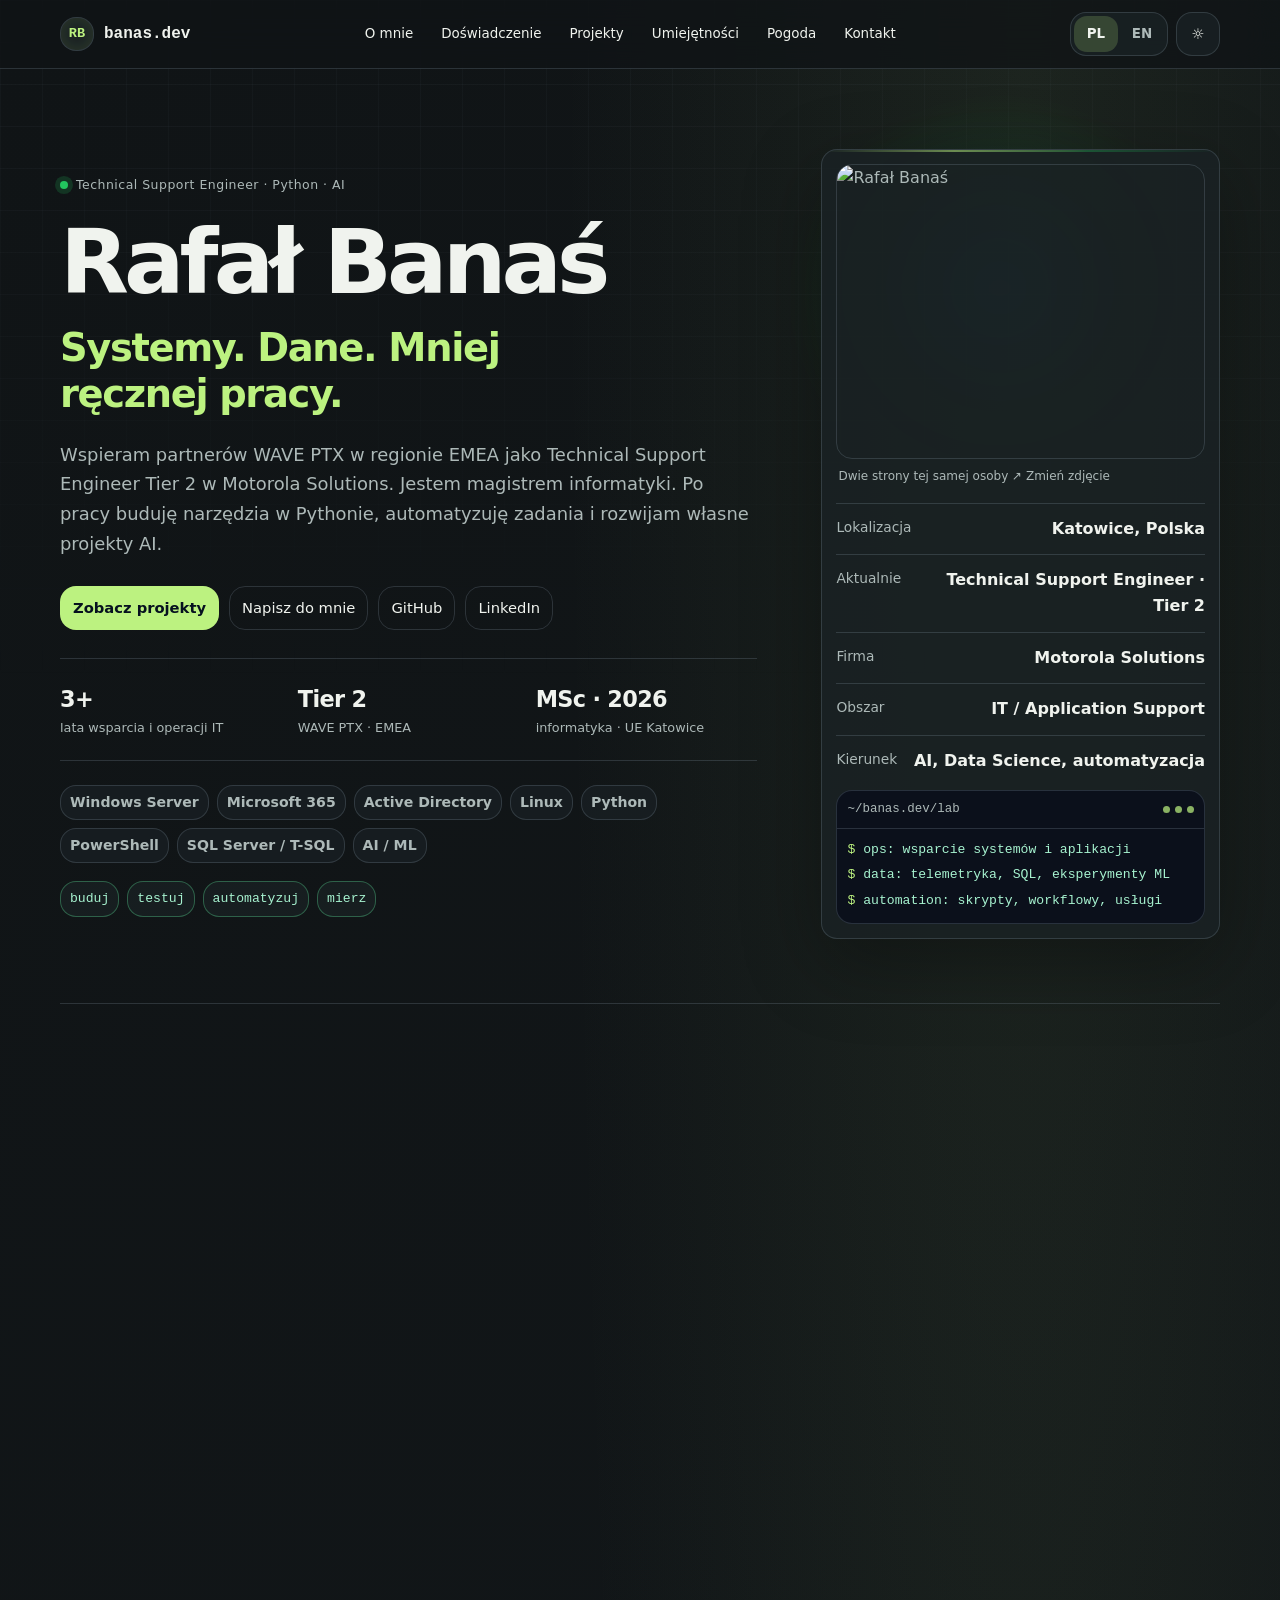
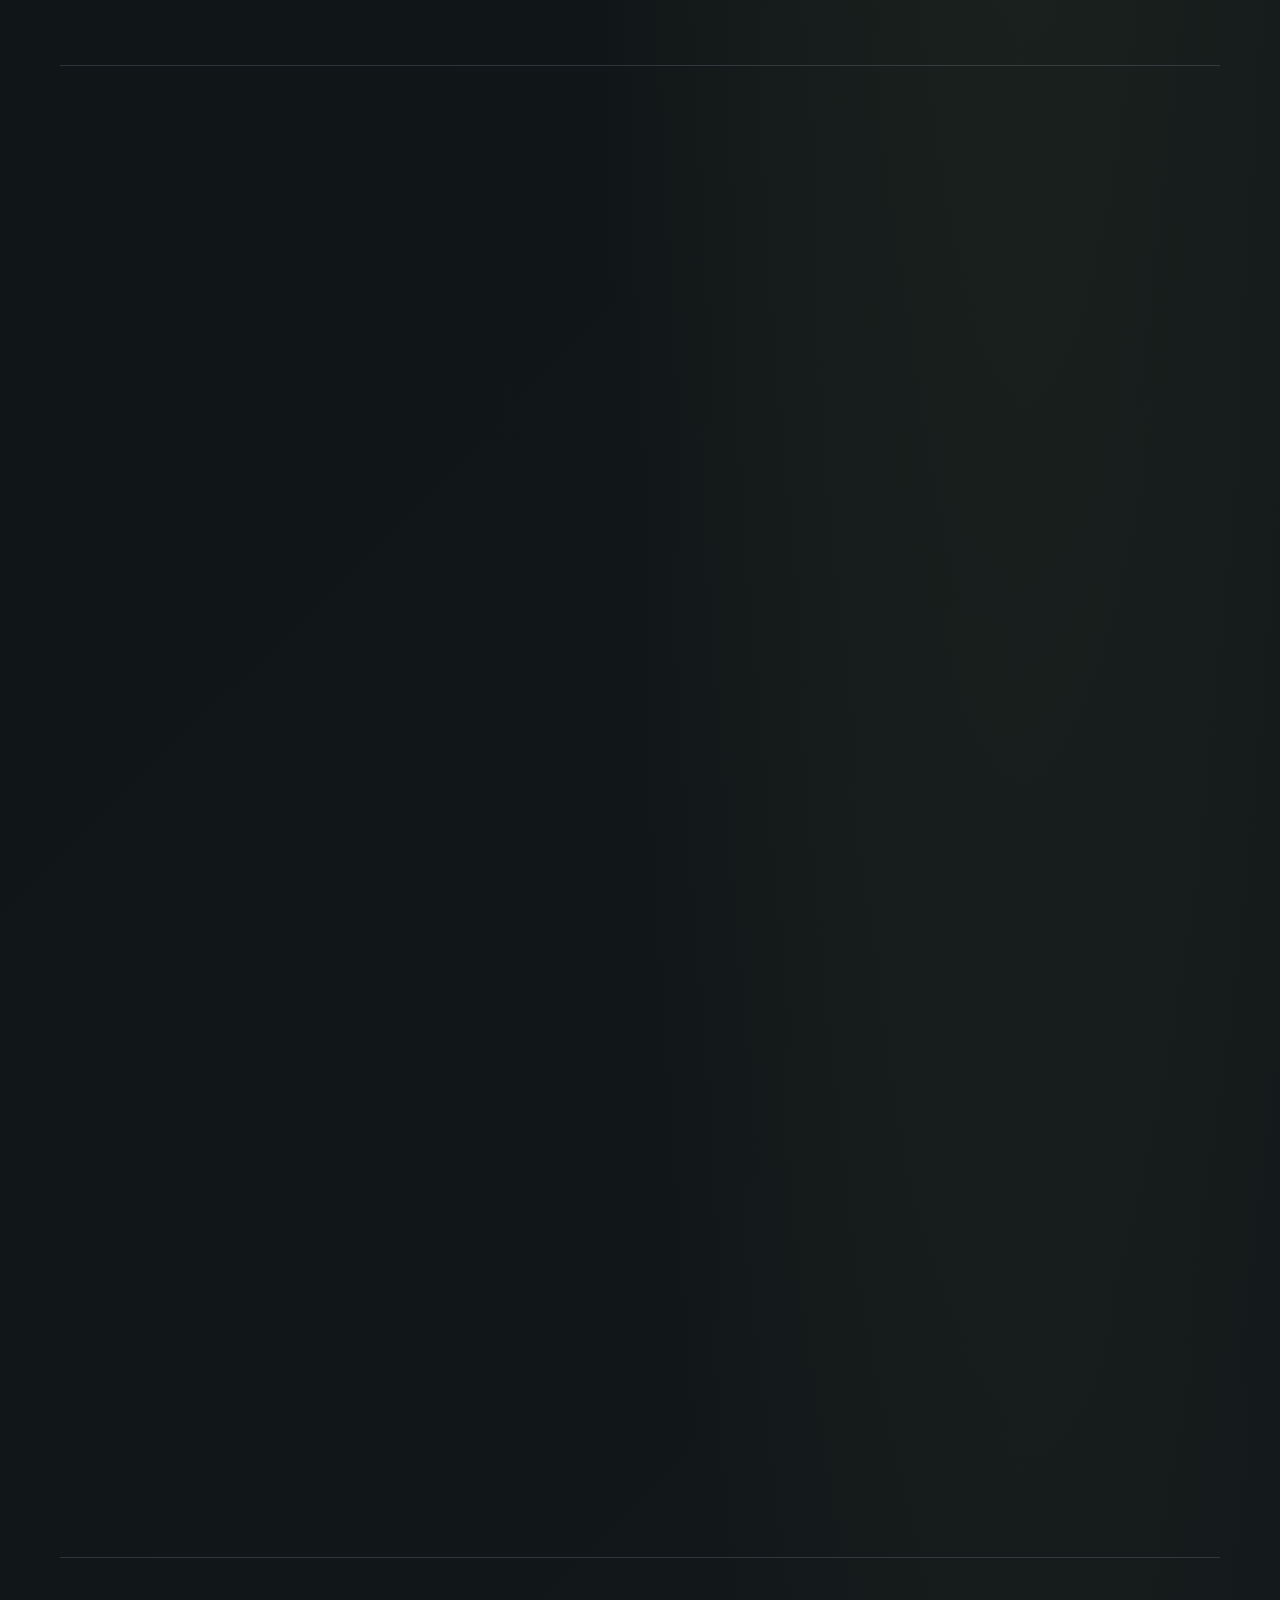
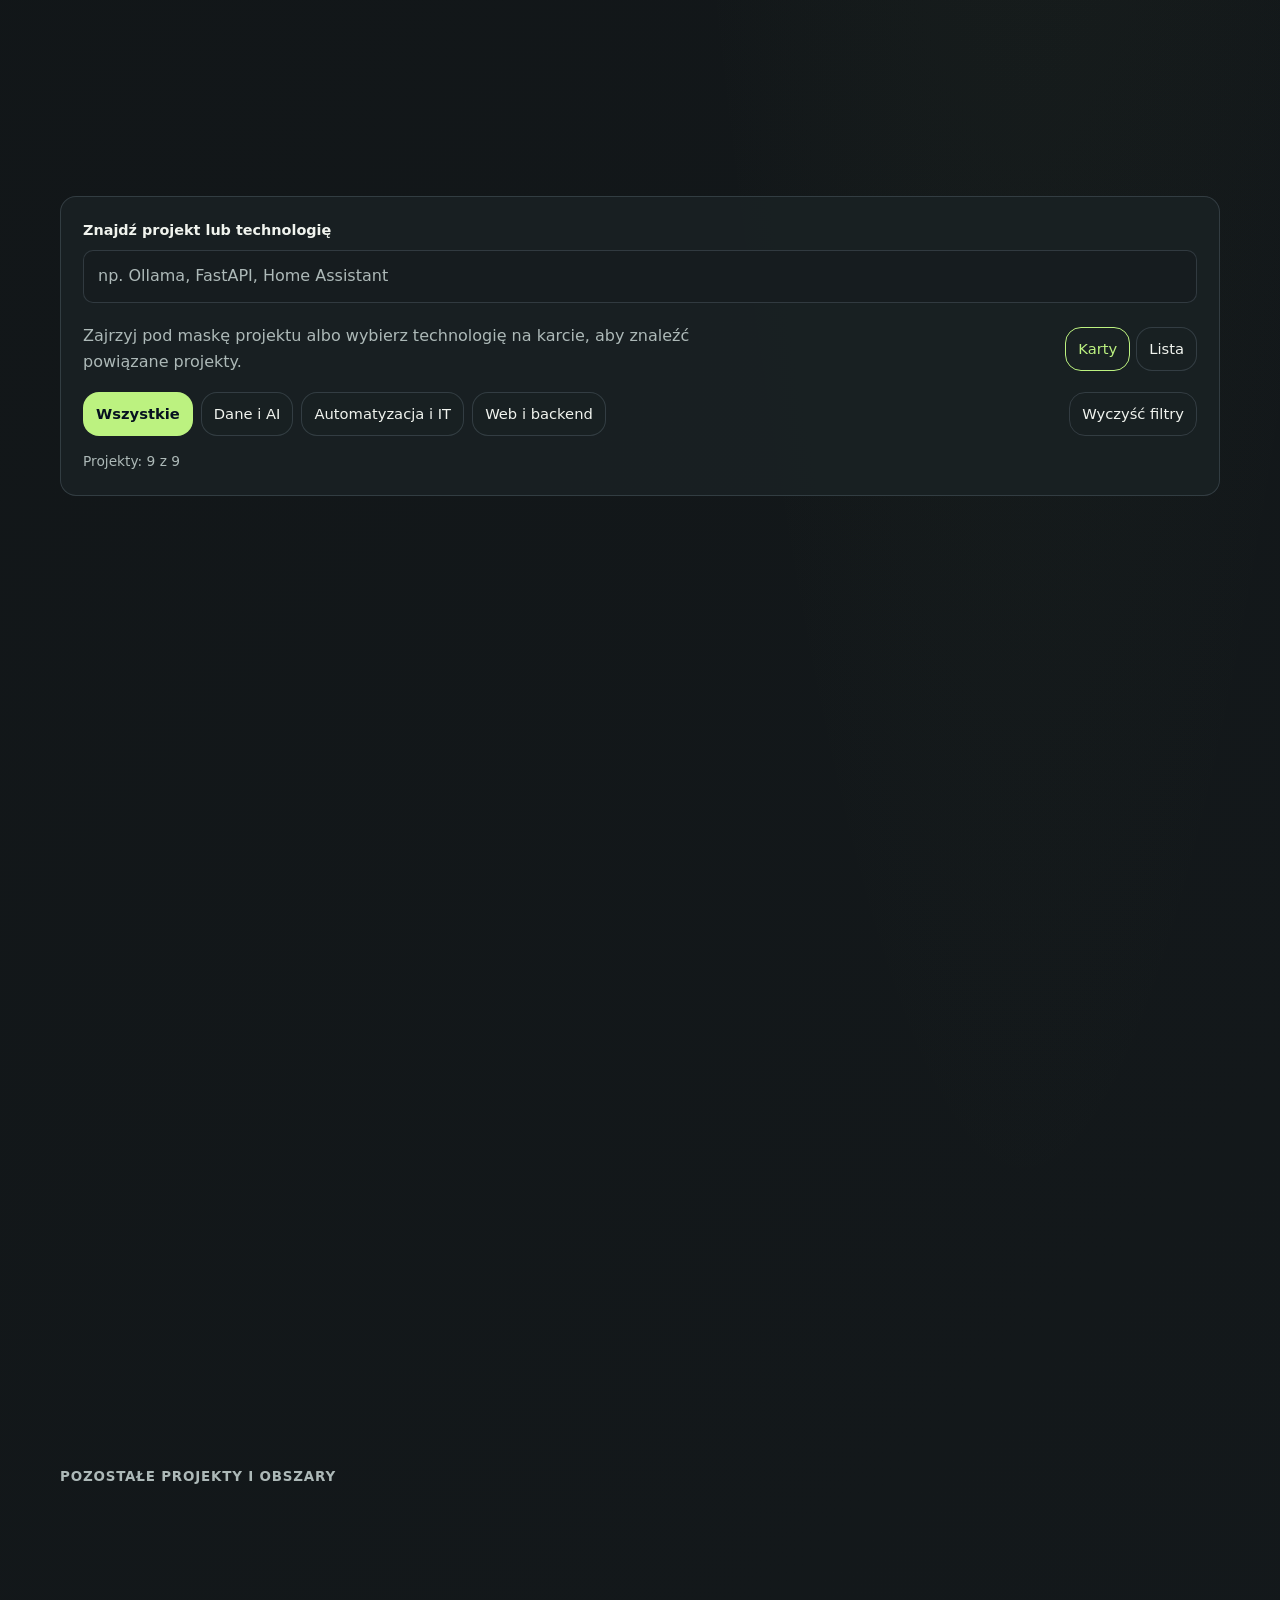
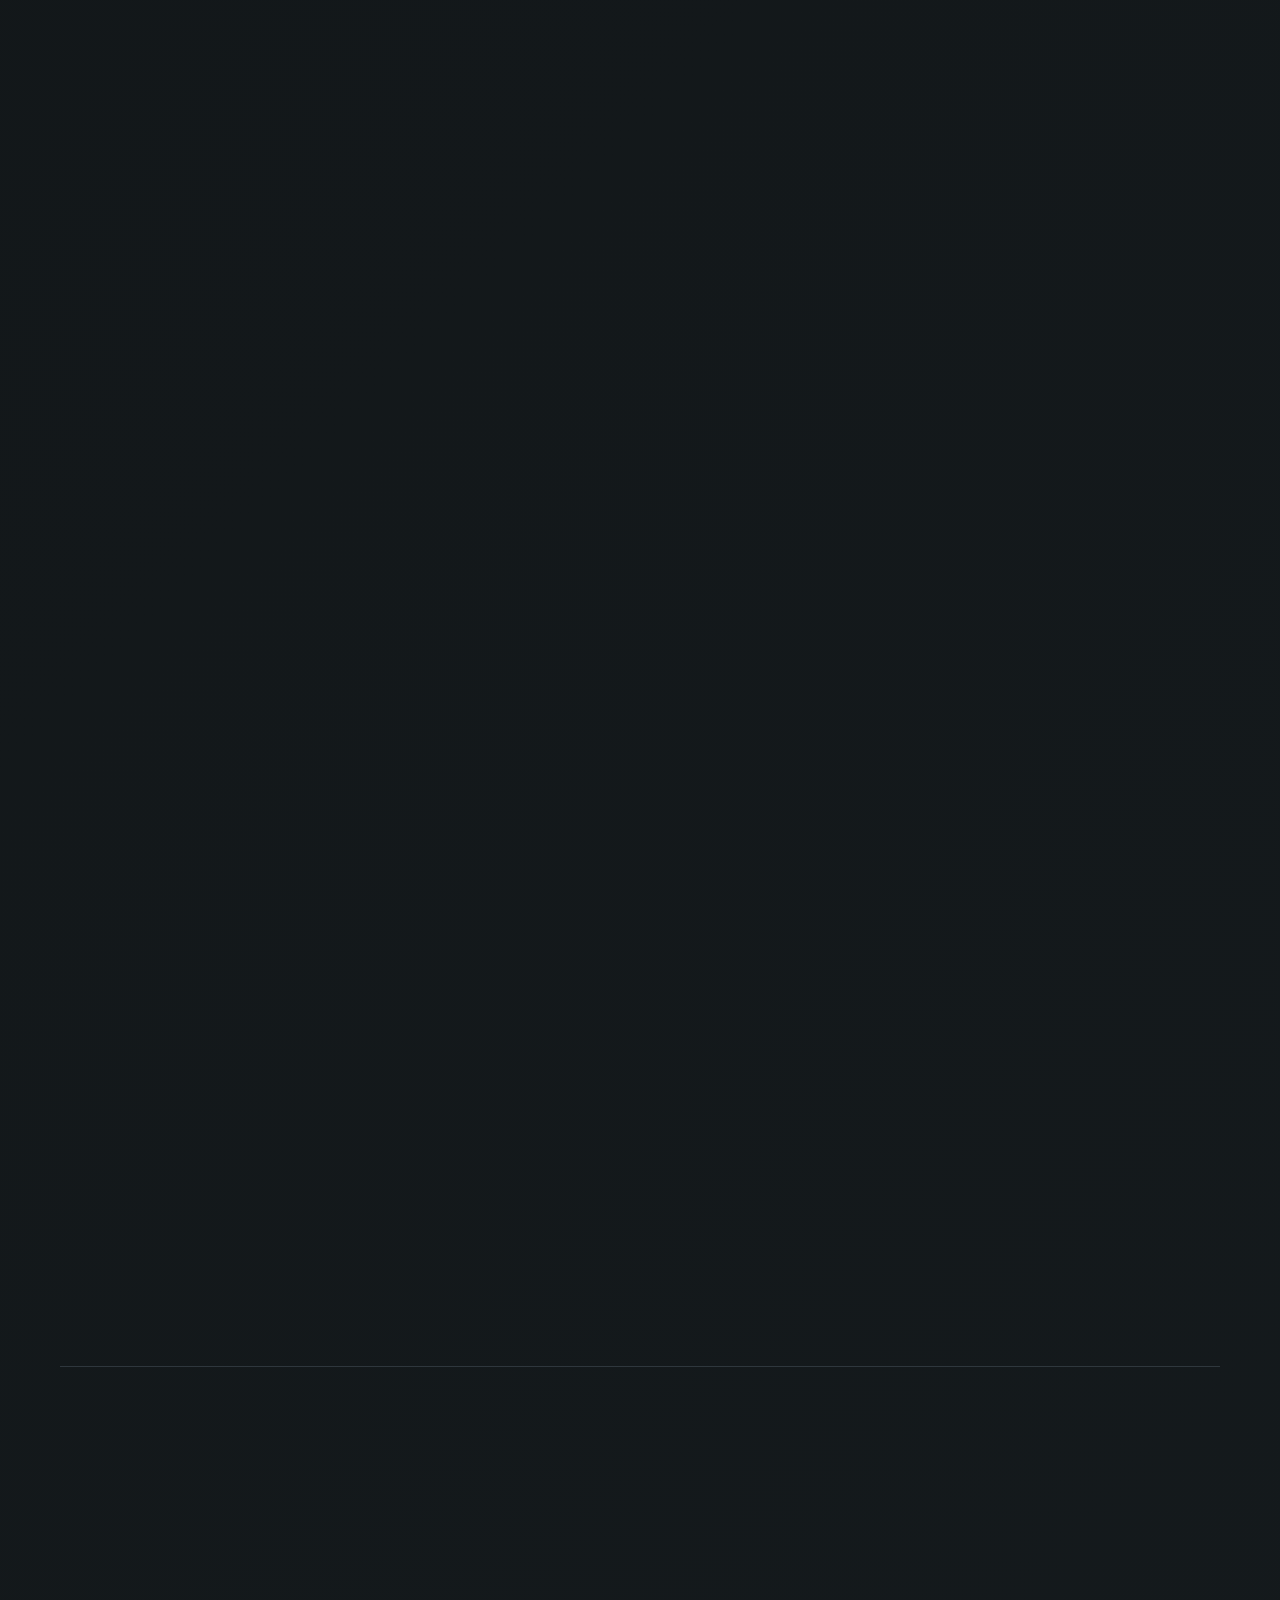
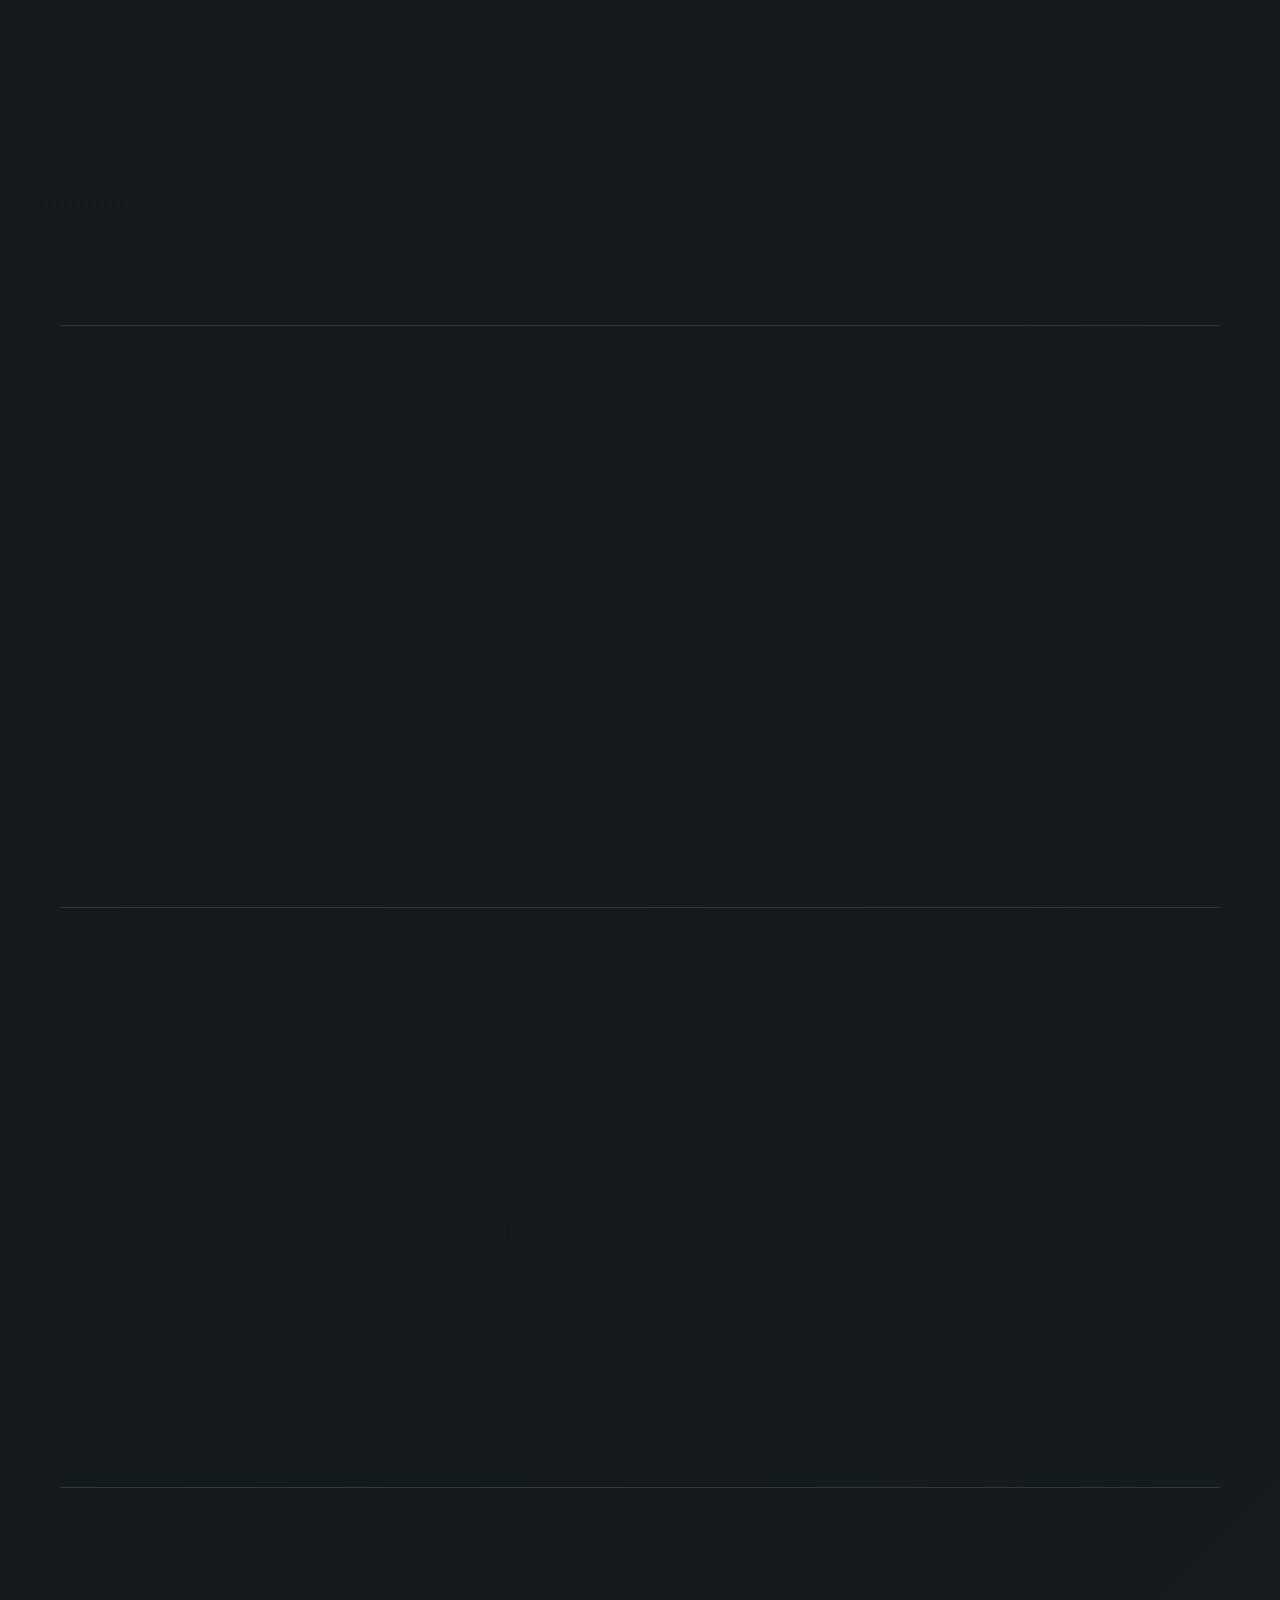
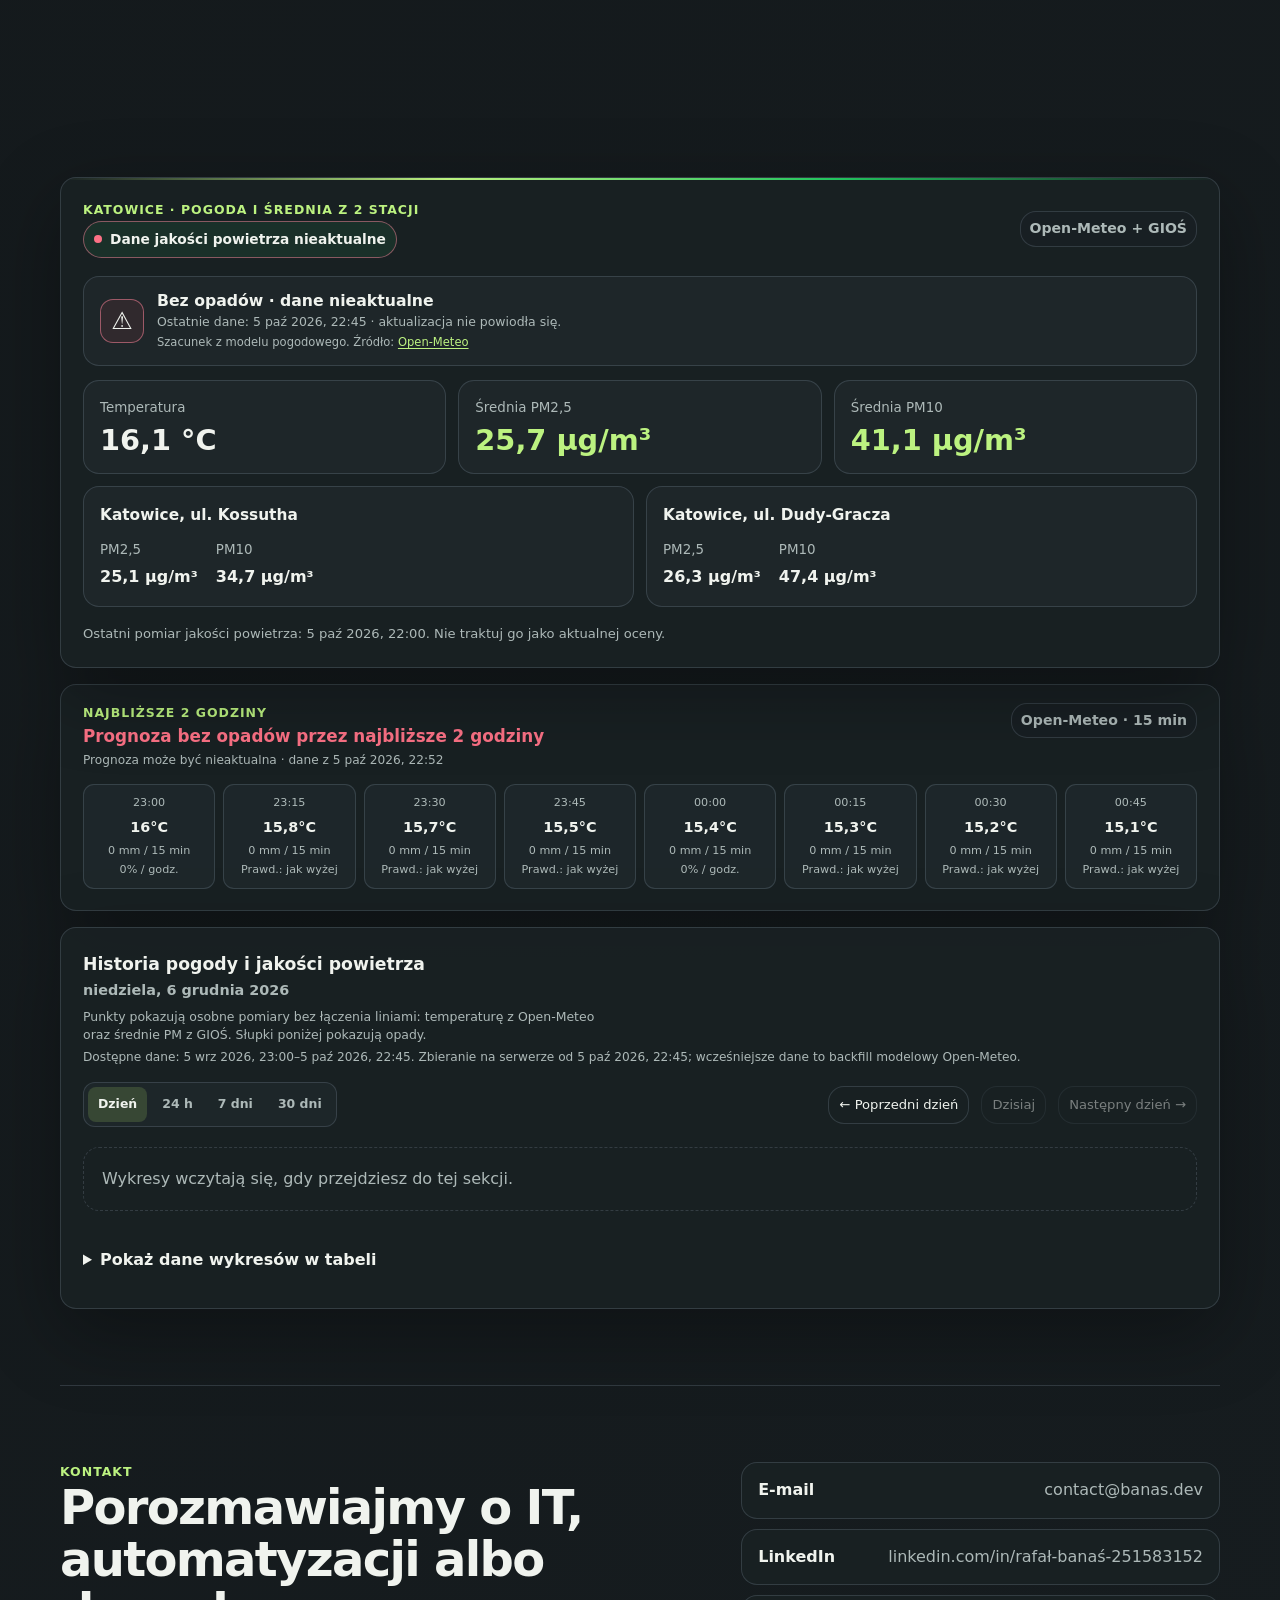
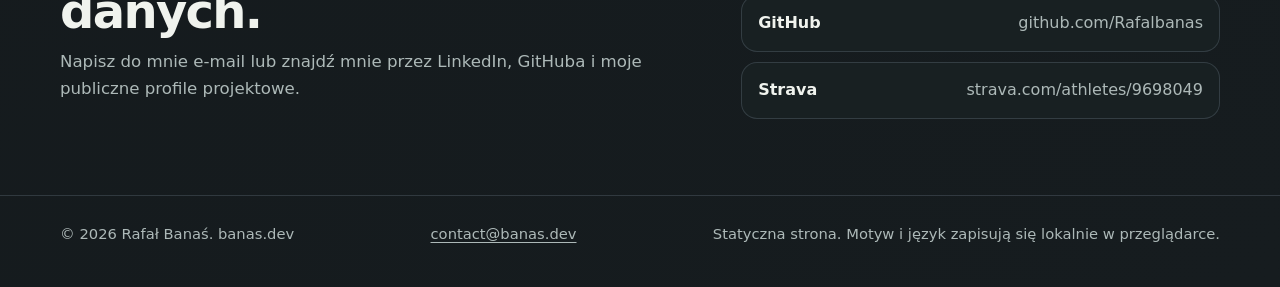
==== index.html @ 643d3744 "feat: add interactive project case studies and homelab" ====
<!DOCTYPE html>
<html lang="pl">
<head>
    <meta charset="UTF-8">
    <meta http-equiv="Content-Security-Policy" content="default-src 'self'; script-src 'self' 'sha256-/ls9Q8HCJYpp3PVbi4fZhuwLBGHOBhRHlkICfas5RRY=' 'sha256-pF9NPXTy9Ozvkgn8v9+6Zzxs9nmvwThBsSSAOZ5TtZ8='; script-src-attr 'none'; style-src 'self' 'sha256-e6ly7uj7uFfFH8HDqhSUmmDdFA1GQsHuuQzEaf8+jxw='; style-src-attr 'unsafe-inline'; img-src 'self' data:; connect-src 'self'; object-src 'none'; base-uri 'self'; form-action 'none'">
    <meta name="referrer" content="strict-origin-when-cross-origin">
    <meta name="viewport" content="width=device-width, initial-scale=1.0">
    <title>Rafał Banaś | Technical Support Engineer · Python & AI</title>
    <meta name="description" content="Rafał Banaś — Technical Support Engineer Tier 2 w Motorola Solutions, magister informatyki. Wsparcie aplikacji, Python, automatyzacja i własne projekty AI.">
    <meta name="author" content="Rafał Banaś">
    <link rel="canonical" href="https://banas.dev/">
    <meta name="theme-color" content="#101416">

    <link rel="icon" type="image/png" href="favicon.png?v=4">
    <link rel="shortcut icon" type="image/png" href="favicon.png?v=4">
    <link rel="apple-touch-icon" href="favicon.png?v=4">

    <meta property="og:type" content="website">
    <meta property="og:url" content="https://banas.dev/">
    <meta property="og:title" content="Rafał Banaś | Technical Support Engineer · Python & AI">
    <meta property="og:description" content="Wsparcie Tier 2 WAVE PTX w EMEA, magister informatyki i projekty Python: CVTailor, Cycling, Plates oraz self-hosting.">
    <meta property="og:image" content="https://banas.dev/cv_photo.webp">

    <meta name="twitter:card" content="summary_large_image">
    <meta name="twitter:title" content="Rafał Banaś | Technical Support Engineer">
    <meta name="twitter:description" content="Technical Support Engineer Tier 2, magister informatyki, projekty Python, AI i automatyzacja.">
    <meta name="twitter:image" content="https://banas.dev/cv_photo.webp">

    <style>
        :root {
            color-scheme: dark;
            --bg: #101416;
            --bg-soft: #161c1f;
            --surface: rgba(26, 33, 36, 0.88);
            --surface-strong: #20292d;
            --text: #f0f3ee;
            --muted: #adb9b8;
            --line: rgba(148, 163, 184, 0.22);
            --accent: #bcf280;
            --accent-2: #22c55e;
            --accent-3: #f59e0b;
            --code: #a7f3d0;
            --danger: #fb7185;
            --shadow: 0 24px 80px rgba(0, 0, 0, 0.32);
            --radius: 16px;
            --max: 1160px;
        }

        body.light {
            color-scheme: light;
            --bg: #f6f7f9;
            --bg-soft: #ffffff;
            --surface: rgba(255, 255, 255, 0.9);
            --surface-strong: #ffffff;
            --text: #172033;
            --muted: #4b5669;
            --accent-2: #15803d;
            --line: rgba(15, 23, 42, 0.14);
            --shadow: 0 18px 60px rgba(15, 23, 42, 0.11);
            --code: #047857;
            --accent: #356415;
            --accent-2: #15803d;
        }

        * {
            box-sizing: border-box;
        }

        [hidden] {
            display: none !important;
        }

        html {
            scroll-behavior: smooth;
            scroll-padding-top: 86px;
        }

        body {
            position: relative;
            margin: 0;
            min-height: 100vh;
            background:
                radial-gradient(ellipse at 80% 0%, rgba(151, 193, 112, 0.09), transparent 32%),
                linear-gradient(135deg, var(--bg), var(--bg-soft));
            color: var(--text);
            font-family: Inter, ui-sans-serif, system-ui, -apple-system, BlinkMacSystemFont, "Segoe UI", sans-serif;
            line-height: 1.65;
        }

        body::before {
            content: "";
            position: fixed;
            inset: 0;
            pointer-events: none;
            z-index: -2;
            background-image:
                linear-gradient(rgba(148, 163, 184, 0.055) 1px, transparent 1px),
                linear-gradient(90deg, rgba(148, 163, 184, 0.045) 1px, transparent 1px);
            background-size: 42px 42px;
            mask-image: linear-gradient(to bottom, black, transparent 78%);
        }

        body.js-ready .reveal {
            opacity: 0;
            transform: translateY(18px);
            transition: opacity 520ms ease, transform 520ms ease;
        }

        body.js-ready .reveal.is-visible {
            opacity: 1;
            transform: translateY(0);
        }

        a {
            color: inherit;
            text-decoration: none;
        }

        a:hover {
            color: var(--accent);
        }

        a:focus-visible,
        button:focus-visible,
        input:focus-visible {
            outline: 3px solid color-mix(in srgb, var(--accent) 70%, white);
            outline-offset: 3px;
        }

        img {
            display: block;
            max-width: 100%;
            height: auto;
        }

        .page {
            width: min(100% - 32px, var(--max));
            margin: 0 auto;
        }

        .skip-link {
            position: absolute;
            left: 16px;
            top: -48px;
            z-index: 200;
            background: #bcf280;
            color: #04111f;
            padding: 10px 14px;
            border-radius: var(--radius);
            font-weight: 800;
        }

        .skip-link:focus {
            top: 16px;
        }

        .topbar {
            position: sticky;
            top: 0;
            z-index: 100;
            border-bottom: 1px solid var(--line);
            backdrop-filter: blur(18px);
            background: color-mix(in srgb, var(--bg) 78%, transparent);
        }

        .topbar.is-scrolled {
            box-shadow: 0 16px 42px rgba(0, 0, 0, 0.22);
        }

        .nav {
            width: min(100% - 32px, var(--max));
            min-height: 68px;
            margin: 0 auto;
            display: flex;
            align-items: center;
            justify-content: space-between;
            gap: 18px;
        }

        .brand {
            display: inline-flex;
            align-items: center;
            gap: 10px;
            font-weight: 900;
            letter-spacing: 0;
            font-family: "SFMono-Regular", Consolas, "Liberation Mono", monospace;
        }

        .brand-mark {
            width: 34px;
            height: 34px;
            display: grid;
            place-items: center;
            border: 1px solid var(--line);
            border-radius: var(--radius);
            background: var(--surface);
            color: var(--accent);
            font-size: 0.85rem;
            box-shadow: inset 0 0 18px color-mix(in srgb, var(--accent) 14%, transparent);
        }

        .nav-links {
            display: flex;
            align-items: center;
            gap: 8px;
            flex-wrap: wrap;
            justify-content: flex-end;
        }

        .nav-actions {
            display: inline-flex;
            align-items: center;
            gap: 8px;
        }

        .nav-links a,
        .icon-button,
        .button {
            border: 1px solid var(--line);
            border-radius: var(--radius);
            background: var(--surface);
            color: var(--text);
            min-height: 44px;
            display: inline-flex;
            align-items: center;
            justify-content: center;
            gap: 8px;
            padding: 9px 12px;
            font: inherit;
            font-size: 0.92rem;
            cursor: pointer;
            transition: transform 180ms ease, border-color 180ms ease, background 180ms ease;
        }

        .icon-button {
            min-width: 44px;
        }

        .mobile-menu-toggle {
            display: none;
        }

        .menu-icon {
            position: relative;
            width: 18px;
            height: 2px;
            border-radius: 999px;
            background: currentColor;
        }

        .menu-icon::before,
        .menu-icon::after {
            content: "";
            position: absolute;
            left: 0;
            width: 18px;
            height: 2px;
            border-radius: inherit;
            background: currentColor;
            transition: transform 180ms ease, top 180ms ease;
        }

        .menu-icon::before {
            top: -6px;
        }

        .menu-icon::after {
            top: 6px;
        }

        .nav.is-menu-open .menu-icon {
            background: transparent;
        }

        .nav.is-menu-open .menu-icon::before {
            top: 0;
            transform: rotate(45deg);
        }

        .nav.is-menu-open .menu-icon::after {
            top: 0;
            transform: rotate(-45deg);
        }

        .nav-links a:hover,
        .icon-button:hover,
        .button:hover {
            transform: translateY(-1px);
            border-color: color-mix(in srgb, var(--accent) 60%, var(--line));
            color: var(--text);
        }

        .nav-links a.is-active {
            border-color: color-mix(in srgb, var(--accent) 68%, var(--line));
            background: color-mix(in srgb, var(--accent) 13%, var(--surface));
            color: var(--text);
        }

        .nav-links a {
            background: transparent;
            border-color: transparent;
            font-size: 0.84rem;
            padding-inline: 9px;
        }

        .language-switch {
            display: inline-flex;
            align-items: center;
            min-height: 44px;
            border: 1px solid var(--line);
            border-radius: var(--radius);
            background: var(--surface);
            padding: 3px;
            gap: 2px;
        }

        .lang-button {
            min-width: 44px;
            min-height: 36px;
            border: 0;
            border-radius: calc(var(--radius) - 3px);
            background: transparent;
            color: var(--muted);
            font: inherit;
            font-size: 0.84rem;
            font-weight: 850;
            cursor: pointer;
        }

        .lang-button.is-active {
            background: color-mix(in srgb, var(--accent) 18%, var(--surface));
            color: var(--text);
        }

        .button.primary {
            background: #bcf280;
            border-color: transparent;
            color: #06111f;
            font-weight: 850;
        }

        .button.secondary {
            background: transparent;
        }

        .hero {
            --hero-glow-x: 50%;
            --hero-glow-y: 42%;
            position: relative;
            min-height: min(800px, calc(100svh - 68px));
            display: grid;
            grid-template-columns: minmax(0, 1.4fr) minmax(280px, 0.8fr);
            align-items: center;
            gap: 64px;
            padding: 80px 0 64px;
        }

        .hero::before {
            content: "";
            position: absolute;
            inset: 34px 0 auto auto;
            width: min(440px, 58vw);
            aspect-ratio: 1;
            border-radius: 50%;
            background: radial-gradient(circle at var(--hero-glow-x) var(--hero-glow-y), rgba(56, 189, 248, 0.20), rgba(34, 197, 94, 0.08) 34%, transparent 68%);
            filter: blur(18px);
            opacity: 0.86;
            pointer-events: none;
            z-index: -1;
        }

        .eyebrow {
            display: inline-flex;
            align-items: center;
            gap: 8px;
            width: fit-content;
            border: 0;
            border-radius: 0;
            background: transparent;
            color: var(--muted);
            padding: 0;
            font-size: 0.78rem;
            letter-spacing: 0.04em;
        }

        .status-dot {
            width: 8px;
            height: 8px;
            border-radius: 999px;
            background: var(--accent-2);
            box-shadow: 0 0 0 5px color-mix(in srgb, var(--accent-2) 18%, transparent);
        }

        h1,
        h2,
        h3,
        p {
            margin-top: 0;
        }

        h1 {
            margin: 22px 0 18px;
            font-size: clamp(2.8rem, 7vw, 6.2rem);
            line-height: 0.98;
            letter-spacing: -0.055em;
        }

        .hero-role {
            margin-bottom: 24px;
            max-width: 20ch;
            color: var(--accent);
            font-size: clamp(1.5rem, 3vw, 2.5rem);
            line-height: 1.18;
            letter-spacing: -0.035em;
            font-weight: 650;
        }

        .hero-subtitle {
            max-width: 720px;
            color: var(--muted);
            font-size: clamp(1rem, 1.5vw, 1.12rem);
        }

        .hero-actions {
            display: flex;
            flex-wrap: wrap;
            gap: 10px;
            margin: 28px 0;
        }

        .hero-facts {
            display: grid;
            grid-template-columns: repeat(3, minmax(0, 1fr));
            gap: 16px;
            padding: 22px 0;
            margin-bottom: 24px;
            border-block: 1px solid var(--line);
        }

        .hero-facts > div { min-width: 0; }
        .hero-facts strong { display: block; font-size: clamp(1.05rem, 2vw, 1.4rem); letter-spacing: -0.03em; }
        .hero-facts span { display: block; color: var(--muted); font-size: 0.8rem; line-height: 1.5; }
        a:focus-visible, button:focus-visible, input:focus-visible {
            outline: 3px solid var(--accent);
            outline-offset: 4px;
        }
        .project-card:focus-within { border-color: var(--accent); }

        .hero-tags,
        .tags {
            display: flex;
            flex-wrap: wrap;
            gap: 8px;
            padding: 0;
            margin: 0;
            list-style: none;
        }

        .tag {
            display: inline-flex;
            align-items: center;
            max-width: 100%;
            min-height: 32px;
            border: 1px solid var(--line);
            border-radius: var(--radius);
            background: color-mix(in srgb, var(--surface) 82%, transparent);
            color: var(--muted);
            padding: 5px 9px;
            font-size: 0.88rem;
            font-weight: 650;
            overflow-wrap: anywhere;
        }

        .lab-strip {
            display: flex;
            flex-wrap: wrap;
            gap: 8px;
            margin-top: 18px;
            color: var(--code);
            font-family: "SFMono-Regular", Consolas, "Liberation Mono", monospace;
            font-size: 0.82rem;
        }

        .lab-chip {
            border: 1px solid color-mix(in srgb, var(--accent-2) 28%, var(--line));
            border-radius: var(--radius);
            background: color-mix(in srgb, var(--surface) 86%, transparent);
            padding: 6px 9px;
        }

        .profile-panel {
            position: relative;
            border: 1px solid var(--line);
            border-radius: var(--radius);
            background: var(--surface);
            box-shadow: var(--shadow);
            padding: 14px;
            overflow: hidden;
            min-width: 0;
        }

        .profile-panel::before,
        .card::before,
        .timeline-item::before,
        .feature-band::before {
            content: "";
            position: absolute;
            inset: 0 0 auto 0;
            height: 2px;
            background: linear-gradient(90deg, transparent, color-mix(in srgb, var(--accent) 68%, transparent), color-mix(in srgb, var(--accent-2) 42%, transparent), transparent);
            opacity: 0.75;
        }

        .profile-photo {
            width: 100%;
            aspect-ratio: 5 / 4;
            object-fit: cover;
            object-position: center 28%;
            border-radius: var(--radius);
            border: 1px solid var(--line);
            cursor: pointer;
            transition: opacity 180ms ease, transform 180ms ease;
        }

        .profile-photo:hover {
            transform: translateY(-2px);
        }

        .photo-switch {
            display: block;
            width: 100%;
            padding: 0;
            border: 0;
            border-radius: var(--radius);
            background: transparent;
            color: var(--muted);
            font: inherit;
            cursor: pointer;
            text-align: left;
        }

        .photo-hint {
            display: block;
            padding: 8px 2px 0;
            font-size: 0.75rem;
        }

        .profile-meta {
            display: grid;
            gap: 12px;
            margin-top: 16px;
        }

        .lab-terminal {
            border: 1px solid var(--line);
            border-radius: var(--radius);
            background: color-mix(in srgb, #020617 58%, var(--surface));
            margin-top: 16px;
            overflow: hidden;
            font-family: "SFMono-Regular", Consolas, "Liberation Mono", monospace;
        }

        body.light .lab-terminal {
            background: var(--bg-soft);
        }

        .lab-terminal-header {
            display: flex;
            align-items: center;
            justify-content: space-between;
            gap: 12px;
            border-bottom: 1px solid var(--line);
            color: var(--muted);
            padding: 8px 10px;
            font-size: 0.78rem;
        }

        .lab-terminal-dots {
            display: inline-flex;
            gap: 5px;
        }

        .lab-terminal-dots span {
            width: 7px;
            height: 7px;
            border-radius: 999px;
            background: var(--accent);
            opacity: 0.72;
        }

        .lab-terminal-body {
            display: grid;
            gap: 6px;
            padding: 11px 10px 12px;
            color: var(--code);
            font-size: 0.82rem;
            line-height: 1.5;
        }

        .lab-terminal-body span::before {
            content: "$ ";
            color: var(--accent);
        }

        .meta-row {
            display: flex;
            align-items: flex-start;
            justify-content: space-between;
            gap: 14px;
            border-top: 1px solid var(--line);
            padding-top: 12px;
        }

        .meta-row span:first-child {
            color: var(--muted);
            font-size: 0.86rem;
        }

        .meta-row span:last-child {
            text-align: right;
            font-weight: 750;
            overflow-wrap: anywhere;
        }

        .section {
            padding: 76px 0;
            border-top: 1px solid var(--line);
        }

        .section-heading {
            display: grid;
            grid-template-columns: minmax(0, 0.35fr) minmax(0, 0.65fr);
            gap: 32px;
            align-items: start;
            margin-bottom: 28px;
        }

        .section-kicker {
            color: var(--accent);
            font-weight: 850;
            text-transform: uppercase;
            font-size: 0.78rem;
            letter-spacing: 0.08em;
        }

        h2 {
            margin-bottom: 10px;
            font-size: clamp(1.8rem, 4vw, 3rem);
            line-height: 1.08;
            letter-spacing: -0.035em;
        }

        .section-lead {
            color: var(--muted);
            font-size: 1.04rem;
        }

        .grid {
            display: grid;
            gap: 20px;
        }

        .grid.two {
            grid-template-columns: repeat(2, minmax(0, 1fr));
        }

        .grid.three {
            grid-template-columns: repeat(3, minmax(0, 1fr));
        }

        .card {
            position: relative;
            overflow: hidden;
            border: 1px solid var(--line);
            border-radius: var(--radius);
            background: var(--surface);
            padding: 26px;
            min-width: 0;
            overflow-wrap: anywhere;
            transition: border-color 180ms ease, background 180ms ease, transform 180ms ease;
        }

        .card:hover {
            transform: translateY(-2px);
            border-color: color-mix(in srgb, var(--accent) 48%, var(--line));
            background: color-mix(in srgb, var(--surface) 82%, rgba(56, 189, 248, 0.08));
        }

        .card h3 {
            margin-bottom: 8px;
            font-size: 1.08rem;
            line-height: 1.25;
        }

        .card p {
            color: var(--muted);
            margin-bottom: 0;
        }

        .weather-widget {
            position: relative;
            overflow: hidden;
            border: 1px solid var(--line);
            border-radius: var(--radius);
            background: var(--surface);
            box-shadow: var(--shadow);
            padding: 22px;
        }

        .weather-widget::before {
            content: "";
            position: absolute;
            inset: 0 0 auto 0;
            height: 2px;
            background: linear-gradient(90deg, transparent, var(--accent), var(--accent-2), transparent);
        }

        .weather-summary {
            display: flex;
            align-items: center;
            justify-content: space-between;
            gap: 18px;
            margin-bottom: 18px;
        }

        .weather-status {
            display: inline-flex;
            align-items: center;
            gap: 8px;
            border: 1px solid color-mix(in srgb, var(--accent-2) 38%, var(--line));
            border-radius: 999px;
            background: color-mix(in srgb, var(--accent-2) 10%, var(--surface));
            padding: 6px 10px;
            color: var(--text);
            font-size: 0.86rem;
            font-weight: 800;
        }

        .weather-status::before {
            content: "";
            width: 8px;
            height: 8px;
            border-radius: 50%;
            background: var(--accent-2);
        }

        .precipitation-status {
            display: grid;
            grid-template-columns: auto minmax(0, 1fr);
            align-items: center;
            gap: 13px;
            margin-bottom: 14px;
            border: 1px solid var(--line);
            border-radius: var(--radius);
            background: color-mix(in srgb, var(--surface-strong) 82%, transparent);
            padding: 14px 16px;
        }

        .precipitation-icon {
            display: grid;
            width: 44px;
            height: 44px;
            place-items: center;
            border: 1px solid color-mix(in srgb, var(--accent) 34%, var(--line));
            border-radius: 13px;
            background: color-mix(in srgb, var(--accent) 10%, var(--surface));
            font-size: 1.5rem;
            line-height: 1;
        }

        .precipitation-copy {
            min-width: 0;
        }

        .precipitation-copy strong {
            display: block;
            font-size: 0.98rem;
            line-height: 1.25;
        }

        .precipitation-details,
        .precipitation-source {
            margin: 3px 0 0;
            color: var(--muted);
            font-size: 0.78rem;
            line-height: 1.45;
        }

        .precipitation-source {
            font-size: 0.72rem;
        }

        .precipitation-source a {
            color: var(--accent);
            text-decoration: underline;
            text-underline-offset: 2px;
        }

        .precipitation-status[data-state="rain"] .precipitation-icon,
        .precipitation-status[data-state="showers"] .precipitation-icon,
        .precipitation-status[data-state="mixed"] .precipitation-icon,
        .precipitation-status[data-state="freezingRain"] .precipitation-icon,
        .precipitation-status[data-state="storm"] .precipitation-icon {
            border-color: color-mix(in srgb, var(--accent) 62%, var(--line));
            background: color-mix(in srgb, var(--accent) 18%, var(--surface));
        }

        .precipitation-status[data-state="snow"] .precipitation-icon {
            border-color: color-mix(in srgb, #bfdbfe 62%, var(--line));
            background: color-mix(in srgb, #bfdbfe 14%, var(--surface));
        }

        .precipitation-status[data-state="error"] .precipitation-icon,
        .precipitation-status[data-state="stale"] .precipitation-icon {
            border-color: color-mix(in srgb, var(--danger) 48%, var(--line));
            background: color-mix(in srgb, var(--danger) 10%, var(--surface));
        }

        .weather-forecast {
            margin-top: 16px;
            border: 1px solid var(--line);
            border-radius: var(--radius);
            background: var(--surface);
            box-shadow: var(--shadow);
            padding: 18px 22px;
        }

        .weather-forecast-header {
            display: flex;
            align-items: flex-start;
            justify-content: space-between;
            gap: 18px;
        }

        .weather-forecast-title {
            margin: 2px 0 0;
            font-size: 1.05rem;
            line-height: 1.3;
        }

        .weather-forecast-meta,
        .weather-history-range-note,
        .weather-chart-note {
            margin: 5px 0 0;
            color: var(--muted);
            font-size: 0.76rem;
            line-height: 1.45;
        }

        .weather-forecast-strip {
            display: grid;
            grid-template-columns: repeat(8, minmax(88px, 1fr));
            gap: 8px;
            margin-top: 14px;
            overflow-x: auto;
            padding-bottom: 3px;
            scrollbar-width: thin;
        }

        .weather-forecast-point {
            border: 1px solid var(--line);
            border-radius: 11px;
            background: color-mix(in srgb, var(--surface-strong) 84%, transparent);
            padding: 9px;
            text-align: center;
        }

        .weather-forecast-point time,
        .weather-forecast-point span {
            display: block;
            color: var(--muted);
            font-size: 0.7rem;
        }

        .weather-forecast-point strong {
            display: block;
            margin: 3px 0;
            font-size: 0.9rem;
        }

        .weather-forecast[data-state="error"] .weather-forecast-title,
        .weather-forecast[data-state="stale"] .weather-forecast-title {
            color: var(--danger);
        }

        .weather-readings {
            display: grid;
            grid-template-columns: repeat(3, minmax(0, 1fr));
            gap: 12px;
        }

        .weather-reading {
            border: 1px solid var(--line);
            border-radius: var(--radius);
            background: color-mix(in srgb, var(--surface-strong) 82%, transparent);
            padding: 16px;
            min-width: 0;
        }

        .weather-reading span {
            display: block;
            color: var(--muted);
            font-size: 0.84rem;
        }

        .weather-reading strong {
            display: block;
            margin-top: 5px;
            font-size: clamp(1.28rem, 3vw, 1.8rem);
            line-height: 1.15;
        }

        .weather-reading--pm strong {
            color: var(--accent);
        }

        .weather-norm {
            height: 6px;
            margin-top: 12px;
            border-radius: 999px;
            background: color-mix(in srgb, var(--line) 72%, transparent);
            overflow: hidden;
        }

        .weather-norm span {
            width: 0;
            height: 100%;
            border-radius: inherit;
            background: linear-gradient(90deg, var(--accent-2), var(--accent-3));
            transition: width 300ms ease;
        }

        .weather-stations {
            display: grid;
            grid-template-columns: repeat(2, minmax(0, 1fr));
            gap: 12px;
            margin-top: 12px;
        }

        .weather-station {
            border: 1px solid var(--line);
            border-radius: var(--radius);
            background: color-mix(in srgb, var(--surface-strong) 82%, transparent);
            padding: 16px;
        }

        .weather-station h3 {
            margin: 0 0 10px;
            font-size: 0.96rem;
        }

        .weather-station-values {
            display: flex;
            gap: 18px;
            color: var(--muted);
            font-size: 0.84rem;
        }

        .weather-station-values strong {
            display: block;
            margin-top: 3px;
            color: var(--text);
            font-size: 1rem;
        }

        .weather-meta {
            margin: 16px 0 0;
            color: var(--muted);
            font-size: 0.82rem;
        }

        .weather-widget[data-state="error"] .weather-status,
        .weather-widget[data-state="stale"] .weather-status {
            border-color: color-mix(in srgb, var(--danger) 42%, var(--line));
        }

        .weather-widget[data-state="error"] .weather-status::before,
        .weather-widget[data-state="stale"] .weather-status::before {
            background: var(--danger);
        }

        .weather-history {
            margin-top: 16px;
            border: 1px solid var(--line);
            border-radius: var(--radius);
            background: var(--surface);
            box-shadow: var(--shadow);
            padding: 22px;
        }

        .weather-history-header,
        .weather-history-nav {
            display: flex;
            align-items: center;
            justify-content: space-between;
            gap: 12px;
            flex-wrap: wrap;
        }

        .weather-history-header {
            margin-bottom: 16px;
        }

        .weather-history-header h3 {
            margin: 0;
            font-size: 1.08rem;
        }

        .weather-history-date {
            color: var(--muted);
            font-size: 0.9rem;
            font-weight: 750;
        }

        .weather-history-note {
            max-width: 68ch;
            margin: 5px 0 0;
            color: var(--muted);
            font-size: 0.78rem;
            line-height: 1.45;
        }

        .weather-history-nav {
            justify-content: flex-start;
        }

        .weather-history-controls {
            display: flex;
            align-items: center;
            justify-content: space-between;
            gap: 12px;
            margin-bottom: 14px;
            flex-wrap: wrap;
        }

        .weather-range-switch {
            display: inline-flex;
            gap: 5px;
            border: 1px solid var(--line);
            border-radius: 12px;
            background: color-mix(in srgb, var(--surface-strong) 76%, transparent);
            padding: 4px;
        }

        .weather-range-button {
            border: 0;
            border-radius: 8px;
            background: transparent;
            padding: 7px 10px;
            color: var(--muted);
            cursor: pointer;
            font: inherit;
            font-size: 0.78rem;
            font-weight: 750;
        }

        .weather-range-button.is-active {
            background: color-mix(in srgb, var(--accent) 18%, var(--surface));
            color: var(--text);
        }

        .weather-history-nav .button {
            min-height: 38px;
            padding: 7px 10px;
            font-size: 0.82rem;
        }

        .weather-history-nav .button:disabled {
            cursor: not-allowed;
            opacity: 0.45;
            transform: none;
        }

        .weather-chart-wrap {
            position: relative;
            width: 100%;
            height: clamp(280px, 42vw, 410px);
        }

        .weather-chart-empty {
            position: absolute;
            inset: 0;
            z-index: 1;
            display: none;
            place-items: center;
            color: var(--muted);
            text-align: center;
            pointer-events: none;
        }

        .weather-chart-wrap[data-empty="true"] .weather-chart-empty {
            display: grid;
        }

        .weather-chart-panel + .weather-chart-panel {
            margin-top: 18px;
            border-top: 1px solid var(--line);
            padding-top: 16px;
        }

        .weather-history:not([data-chart-state="ready"]) .weather-chart-panel {
            display: none;
        }

        .chart-library-notice {
            padding: 18px;
            margin-top: 20px;
            border: 1px dashed var(--line);
            border-radius: var(--radius);
            color: var(--muted);
        }

        .chart-library-notice p {
            margin-bottom: 0;
        }

        .chart-library-notice .button {
            margin-top: 12px;
        }

        body:not(.js-ready) .chart-library-notice {
            display: none;
        }

        .weather-chart-panel h4 {
            margin: 0;
            font-size: 0.9rem;
        }

        .weather-precipitation-chart-wrap {
            position: relative;
            height: clamp(190px, 26vw, 250px);
            margin-top: 8px;
        }

        .timeline {
            display: grid;
            gap: 14px;
        }

        .timeline-item {
            position: relative;
            overflow: hidden;
            display: grid;
            grid-template-columns: minmax(140px, 0.28fr) minmax(0, 0.72fr);
            gap: 20px;
            border: 1px solid var(--line);
            border-radius: var(--radius);
            background: var(--surface);
            padding: 20px;
            transition: border-color 180ms ease, transform 180ms ease;
        }

        .timeline-item:hover {
            transform: translateY(-2px);
            border-color: color-mix(in srgb, var(--accent) 48%, var(--line));
        }

        .period {
            color: var(--accent);
            font-weight: 850;
            font-size: 0.92rem;
        }

        .timeline-item h3 {
            margin-bottom: 4px;
            font-size: 1.1rem;
        }

        .company {
            color: var(--muted);
            margin-bottom: 10px;
        }

        .timeline-item ul {
            margin: 0;
            padding-left: 18px;
            color: var(--muted);
        }

        .project-card {
            display: flex;
            flex-direction: column;
            min-height: 250px;
        }

        .project-number {
            color: var(--accent);
            font-size: 0.84rem;
            font-weight: 850;
            margin-bottom: 14px;
            font-family: "SFMono-Regular", Consolas, "Liberation Mono", monospace;
        }

        .project-card .tags {
            margin-top: auto;
            padding-top: 18px;
        }

        .project-card--actionable .tags {
            margin-top: 0;
        }

        .project-card-header {
            display: flex;
            align-items: flex-start;
            justify-content: space-between;
            gap: 12px;
        }

        .project-status {
            flex: 0 0 auto;
            border: 1px solid color-mix(in srgb, var(--accent-3) 52%, var(--line));
            border-radius: 999px;
            background: color-mix(in srgb, var(--accent-3) 12%, transparent);
            color: var(--accent-3);
            padding: 4px 9px;
            font-size: 0.74rem;
            font-weight: 850;
            line-height: 1.25;
        }

        .project-actions {
            display: flex;
            align-items: center;
            gap: 10px;
            margin-top: auto;
            padding-top: 20px;
        }

        .project-actions .button {
            width: fit-content;
            font-weight: 800;
        }

        .project-actions .button[aria-disabled="true"] {
            border-color: var(--line);
            background: color-mix(in srgb, var(--surface-strong) 64%, transparent);
            color: var(--muted);
            cursor: not-allowed;
            opacity: 0.78;
        }

        .project-group-title {
            margin: 32px 0 14px;
            color: var(--muted);
            font-size: 0.84rem;
            font-weight: 850;
            letter-spacing: 0.06em;
            text-transform: uppercase;
        }

        .project-tools {
            padding: 22px;
            margin-bottom: 28px;
            border: 1px solid var(--line);
            border-radius: var(--radius);
            background: var(--surface);
        }

        .project-intro {
            display: flex;
            flex-wrap: wrap;
            align-items: center;
            justify-content: space-between;
            gap: 16px;
            margin: 20px 0 0;
        }

        .project-intro p { margin: 0; color: var(--muted); max-width: 65ch; }
        .project-view { display: flex; gap: 6px; flex-shrink: 0; }
        .project-view .button { min-height: 44px; }
        .project-view [aria-pressed="true"] { border-color: var(--accent); color: var(--accent); }
        #projects[data-view="list"] [data-project-grid] { grid-template-columns: minmax(0, 1fr); }
        #projects[data-view="list"] .project-card { min-height: 0; }
        #projects[data-view="list"] .project-card > p { max-width: 85ch; }
        .project-kind {
            display: inline-block;
            margin: 0 0 12px;
            color: var(--muted);
            font-size: 0.78rem;
            letter-spacing: 0.04em;
        }

        .project-details {
            margin: 16px 0 0;
            border: 1px solid var(--line);
            border-radius: 12px;
            background: var(--bg-soft);
        }

        .project-details > summary {
            padding: 14px 16px;
            cursor: pointer;
            color: var(--accent);
            font-weight: 750;
            min-height: 48px;
        }

        .project-details[open] > summary { border-bottom: 1px solid var(--line); }
        .case-tabs { display: flex; flex-wrap: wrap; gap: 6px; padding: 12px 12px 0; }
        .case-tabs button {
            min-height: 44px;
            padding: 9px 12px;
            border: 1px solid var(--line);
            border-radius: 8px;
            background: transparent;
            color: var(--muted);
            font: inherit;
            font-size: 0.82rem;
            cursor: pointer;
        }

        .case-tabs button[aria-selected="true"] {
            color: var(--text);
            border-color: var(--accent);
            background: color-mix(in srgb, var(--accent) 9%, var(--bg-soft));
        }

        .case-panel { padding: 18px 16px; }
        .case-panel h4 { margin: 0 0 10px; font-size: 1rem; color: var(--text); }
        .case-panel p { margin: 0 0 12px; font-size: 0.9rem; color: var(--muted); }
        .case-panel p:last-child { margin-bottom: 0; }
        .case-panel:focus-visible, .case-tabs button:focus-visible, .tag button:focus-visible {
            outline: 3px solid var(--accent); outline-offset: 3px;
        }

        .case-flow { list-style: none; padding: 0; margin: 0; counter-reset: flow; }
        .case-flow li {
            position: relative;
            padding: 0 0 18px 38px;
            min-height: 44px;
            counter-increment: flow;
            font-size: 0.9rem;
            color: var(--muted);
        }

        .case-flow li::before {
            content: counter(flow, decimal-leading-zero);
            position: absolute;
            left: 0;
            top: 0;
            color: var(--accent);
            font: 750 0.8rem/1.7 ui-monospace, monospace;
        }

        .case-flow li:not(:last-child)::after {
            content: "";
            position: absolute;
            left: 11px;
            top: 27px;
            bottom: 6px;
            width: 1px;
            background: var(--line);
        }

        .case-flow li:last-child { padding-bottom: 0; }
        .case-evidence { padding: 14px 16px; border-top: 1px solid var(--line); }
        .case-evidence a { font-size: 0.84rem; text-underline-offset: 4px; }
        .case-evidence p { font-size: 0.76rem; color: var(--muted); margin: 8px 0 0; }
        .tag:has(button) { padding: 0; }
        .tag button {
            border: 0;
            border-radius: inherit;
            background: transparent;
            color: inherit;
            font: inherit;
            padding: 8px 10px;
            min-height: 44px;
            cursor: pointer;
        }

        .tag button:hover { color: var(--accent); }
        .project-empty .button { margin-top: 18px; }
        .project-card[data-project-id="homelab"] {
            grid-column: 1 / -1;
            border-color: color-mix(in srgb, var(--accent) 32%, var(--line));
            background: linear-gradient(135deg, color-mix(in srgb, var(--accent) 5%, transparent), transparent 65%), var(--surface);
        }

        .project-card[data-project-id="homelab"] > p { max-width: 85ch; }
        .lab-specs {
            display: grid;
            grid-template-columns: repeat(3, minmax(0, 1fr));
            gap: 8px;
            margin: 8px 0;
        }

        .lab-specs div { padding: 12px; border: 1px solid var(--line); border-radius: 10px; }
        .lab-specs dt { color: var(--muted); font-size: 0.75rem; }
        .lab-specs dd { margin: 4px 0 0; font-weight: 750; font-size: 0.88rem; overflow-wrap: anywhere; }
        @media (max-width: 480px) {
            .lab-specs { grid-template-columns: minmax(0, 1fr); }
            .project-view { width: 100%; }
            .project-view .button { flex: 1; }
        }

        .project-search label {
            display: block;
            margin-bottom: 8px;
            font-weight: 700;
            font-size: 0.9rem;
        }

        .project-search input {
            display: block;
            width: 100%;
            min-width: 0;
            min-height: 48px;
            padding: 12px 14px;
            border: 1px solid var(--line);
            border-radius: 10px;
            background: var(--bg-soft);
            color: var(--text);
            font: inherit;
        }

        .project-search input::placeholder {
            color: var(--muted);
            opacity: 1;
        }

        .project-filter-row,
        .project-filters {
            display: flex;
            flex-wrap: wrap;
            align-items: center;
            gap: 8px;
        }

        .project-filter-row {
            margin-top: 16px;
            justify-content: space-between;
        }

        .project-filters .button[aria-pressed="true"] {
            background: #bcf280;
            border-color: transparent;
            color: #06111f;
            font-weight: 750;
        }

        .project-results {
            margin: 14px 0 0;
            color: var(--muted);
            font-size: 0.86rem;
        }

        .project-empty {
            padding: 32px 24px;
            border: 1px dashed var(--line);
            border-radius: var(--radius);
            text-align: center;
        }

        .project-empty p {
            margin-bottom: 0;
            color: var(--muted);
        }

        .feature-band {
            position: relative;
            overflow: hidden;
            display: grid;
            grid-template-columns: minmax(0, 0.72fr) minmax(250px, 0.28fr);
            gap: 22px;
            align-items: stretch;
            border: 1px solid var(--line);
            border-radius: var(--radius);
            background:
                linear-gradient(135deg, color-mix(in srgb, var(--accent) 16%, transparent), transparent 42%),
                var(--surface);
            padding: 24px;
        }

        .metrics {
            display: grid;
            gap: 10px;
        }

        .metric {
            border: 1px solid var(--line);
            border-radius: var(--radius);
            background: color-mix(in srgb, var(--surface-strong) 72%, transparent);
            padding: 16px;
        }

        .metric strong {
            display: block;
            font-size: 1.5rem;
            line-height: 1;
        }

        .metric span {
            color: var(--muted);
            font-size: 0.88rem;
        }

        .skills-list {
            display: grid;
            grid-template-columns: repeat(4, minmax(0, 1fr));
            gap: 14px;
        }

        .skill-group h3 {
            color: var(--accent);
        }

        .skill-group ul {
            margin: 0;
            padding: 0;
            list-style: none;
            color: var(--muted);
        }

        .skill-group li + li {
            margin-top: 6px;
        }

        .contact-layout {
            display: grid;
            grid-template-columns: minmax(0, 0.58fr) minmax(280px, 0.42fr);
            gap: 20px;
        }

        .contact-links {
            display: grid;
            gap: 10px;
        }

        .contact-link {
            display: flex;
            justify-content: space-between;
            gap: 16px;
            border: 1px solid var(--line);
            border-radius: var(--radius);
            background: var(--surface);
            padding: 14px 16px;
            color: var(--text);
            min-width: 0;
        }

        .contact-link span {
            color: var(--muted);
            overflow-wrap: anywhere;
        }

        .contact-link:hover {
            border-color: color-mix(in srgb, var(--accent) 55%, var(--line));
            color: var(--text);
        }

        .contact-link strong {
            white-space: nowrap;
        }

        .footer-email {
            overflow-wrap: anywhere;
            text-decoration: underline;
            text-underline-offset: 3px;
        }

        footer {
            border-top: 1px solid var(--line);
            color: var(--muted);
            padding: 26px 0 40px;
            font-size: 0.92rem;
        }

        footer .page {
            display: flex;
            align-items: center;
            justify-content: space-between;
            gap: 14px;
            flex-wrap: wrap;
        }

        @media (max-width: 920px) {
            html {
                scroll-padding-top: 76px;
            }

            .nav {
                position: relative;
                min-height: 60px;
                gap: 10px;
                padding: 8px 0;
            }

            .brand {
                min-height: 44px;
            }

            .nav-actions {
                margin-left: auto;
            }

            .nav-links {
                position: absolute;
                top: calc(100% + 8px);
                left: 0;
                right: 0;
                z-index: 6;
                display: grid;
                grid-template-columns: repeat(6, minmax(0, 1fr));
                gap: 8px;
                width: 100%;
                padding: 10px;
                border: 1px solid var(--line);
                border-radius: var(--radius);
                background: color-mix(in srgb, var(--bg) 94%, transparent);
                box-shadow: 0 18px 42px rgba(0, 0, 0, 0.28);
                backdrop-filter: blur(18px);
                opacity: 0;
                pointer-events: none;
                transform: translateY(-6px);
                visibility: hidden;
                transition: opacity 180ms ease, transform 180ms ease, visibility 180ms ease;
            }

            .nav.is-menu-open .nav-links {
                opacity: 1;
                pointer-events: auto;
                transform: translateY(0);
                visibility: visible;
            }

            body:not(.js-ready) .nav {
                flex-wrap: wrap;
            }

            body:not(.js-ready) .nav-links {
                position: static;
                order: 3;
                width: 100%;
                opacity: 1;
                pointer-events: auto;
                transform: none;
                visibility: visible;
            }

            body:not(.js-ready) .nav-actions {
                display: none;
            }

            .nav-links a {
                width: 100%;
                min-height: 42px;
                text-align: center;
            }

            .mobile-menu-toggle {
                display: inline-flex;
            }

            .hero,
            .section-heading,
            .feature-band,
            .contact-layout {
                grid-template-columns: 1fr;
            }

            .hero {
                min-height: auto;
                padding-top: 44px;
                gap: 34px;
            }

            .profile-panel {
                max-width: 440px;
                justify-self: center;
            }

            .grid.two,
            .grid.three,
            .skills-list,
            .weather-readings,
            .weather-stations {
                grid-template-columns: 1fr 1fr;
            }
        }

        @media (max-width: 620px) {
            html {
                scroll-padding-top: 74px;
            }

            .page,
            .nav {
                width: min(100% - 24px, var(--max));
            }

            body {
                line-height: 1.58;
            }

            body::before {
                background-size: 34px 34px;
            }

            .nav {
                min-height: 58px;
                gap: 8px;
            }

            .brand {
                gap: 8px;
            }

            .brand-mark {
                width: 32px;
                height: 32px;
            }

            .nav-actions {
                gap: 6px;
            }

            .nav-links {
                grid-template-columns: repeat(2, minmax(0, 1fr));
            }

            .nav-links a {
                min-height: 42px;
                font-size: 0.84rem;
                width: 100%;
                padding: 8px 7px;
                text-align: center;
            }

            .language-switch {
                min-height: 40px;
            }

            .lang-button {
                min-width: 34px;
                min-height: 32px;
                padding: 0 6px;
            }

            .icon-button {
                min-width: 40px;
                min-height: 40px;
                padding: 8px 10px;
            }

            .hero {
                padding: 30px 0 34px;
                gap: 24px;
            }

            .hero::before {
                width: 62vw;
                inset: 16px 0 auto auto;
                filter: blur(12px);
                opacity: 0.5;
            }

            h1 {
                margin: 18px 0 14px;
                font-size: clamp(2.2rem, 16vw, 3.35rem);
                line-height: 1.02;
            }

            h2 {
                font-size: clamp(1.62rem, 10vw, 2.15rem);
                line-height: 1.12;
            }

            .hero-subtitle,
            .section-lead {
                font-size: 1rem;
                line-height: 1.62;
            }

            .hero-actions {
                display: grid;
                grid-template-columns: 1fr;
                margin: 22px 0;
            }

            .hero-actions .button {
                width: 100%;
            }

            .profile-panel {
                width: min(100%, 320px);
                padding: 14px;
            }

            .profile-photo {
                aspect-ratio: 1;
                max-height: 180px;
                object-position: center top;
            }

            .profile-meta {
                gap: 8px;
                margin-top: 12px;
            }

            .lab-terminal {
                display: none;
            }

            .grid.two,
            .grid.three,
            .skills-list,
            .timeline-item,
            .weather-readings,
            .weather-stations {
                grid-template-columns: 1fr;
            }

            .weather-widget {
                padding: 16px;
            }

            .weather-summary {
                align-items: flex-start;
                flex-direction: column;
                gap: 10px;
            }

            .precipitation-status {
                align-items: start;
                padding: 12px;
            }

            .precipitation-icon {
                width: 40px;
                height: 40px;
                border-radius: 11px;
                font-size: 1.3rem;
            }

            .weather-forecast {
                padding: 16px;
            }

            .weather-forecast-header {
                flex-direction: column;
                gap: 8px;
            }

            .weather-forecast-strip {
                grid-template-columns: repeat(8, 84px);
            }

            .weather-history {
                padding: 16px;
            }

            .weather-history-nav {
                display: grid;
                grid-template-columns: 1fr 1fr;
                width: 100%;
            }

            .weather-history-nav .button {
                width: 100%;
            }

            .weather-history-nav .button:nth-child(2) {
                grid-column: 1 / -1;
                grid-row: 1;
            }

            .weather-history-controls {
                align-items: stretch;
                flex-direction: column;
            }

            .weather-range-switch {
                display: grid;
                grid-template-columns: repeat(4, 1fr);
                width: 100%;
            }

            .weather-range-button {
                padding-inline: 5px;
            }

            .section {
                padding: 38px 0;
            }

            .section-heading {
                gap: 14px;
                margin-bottom: 20px;
            }

            .card,
            .timeline-item,
            .feature-band {
                padding: 16px;
            }

            .project-card {
                min-height: 0;
            }

            .project-actions .button {
                width: 100%;
            }

            .tag {
                line-height: 1.35;
            }

            .contact-link {
                flex-direction: column;
                gap: 2px;
            }

            .meta-row {
                display: grid;
                gap: 2px;
                padding-top: 8px;
            }

            .meta-row span:first-child,
            .meta-row span:last-child {
                text-align: left;
            }

            .meta-row span:first-child {
                font-size: 0.76rem;
            }

            .meta-row span:last-child {
                font-size: 0.9rem;
                line-height: 1.35;
            }
        }

        @media (max-width: 380px) {
            .nav-links {
                grid-template-columns: 1fr;
            }

            .brand {
                gap: 6px;
                font-size: 0.88rem;
            }

            .brand-mark {
                width: 30px;
                height: 30px;
                font-size: 0.78rem;
            }

            .nav-actions {
                gap: 4px;
            }

            .lang-button {
                min-width: 31px;
                padding: 0 4px;
            }

            .icon-button {
                min-width: 38px;
                padding: 8px;
            }

            h1 {
                font-size: clamp(2rem, 14vw, 2.65rem);
            }
        }

        @media (hover: none), (pointer: coarse) {
            .nav-links a:hover,
            .icon-button:hover,
            .button:hover,
            .card:hover,
            .timeline-item:hover,
            .profile-photo:hover {
                transform: none;
            }

            .topbar {
                backdrop-filter: blur(10px);
            }
        }

        @media (prefers-reduced-motion: reduce) {
            *,
            *::before,
            *::after {
                scroll-behavior: auto !important;
                transition: none !important;
            }

            body.js-ready .reveal {
                opacity: 1;
                transform: none;
            }

            .hero::before {
                display: none;
            }

            .menu-icon::before,
            .menu-icon::after,
            .nav-links {
                transition: none !important;
            }
        }
        .weather-data { margin-top: 24px; }
        .weather-data summary { cursor: pointer; font-weight: 700; padding: 12px 0; }
        .weather-data p { color: var(--muted); }
        .weather-table-scroll { max-width: 100%; overflow-x: auto; }
        .weather-data table { width: 100%; border-collapse: collapse; font-size: 0.85rem; }
        .weather-data caption { text-align: left; padding: 12px 0; }
        .weather-data th, .weather-data td { padding: 10px; border-bottom: 1px solid var(--line); text-align: left; }
        .weather-data th { min-width: 100px; }
        summary:focus-visible, .weather-table-scroll:focus-visible, [tabindex="-1"]:focus {
            outline: 3px solid var(--accent); outline-offset: 4px;
        }

.back-to-top {
    position: fixed;
    bottom: 24px;
    right: 24px;
    z-index: 1000;
    width: auto;
    height: auto;
    min-width: 44px;
    min-height: 44px;
    padding: 12px;
    color: var(--text);
    background: var(--surface-strong);
    border: 1px solid var(--line);
    border-radius: var(--radius);
    box-shadow: var(--shadow);
    cursor: pointer;
    display: flex;
    align-items: center;
    justify-content: center;
    transition: transform 180ms ease, background 180ms ease, border-color 180ms ease;
}

.back-to-top:hover {
    background: var(--bg-soft);
    transform: translateY(-2px);
}

.back-to-top:focus-visible {
    outline: 3px solid var(--accent);
    outline-offset: 4px;
}

</style>
</head>
<body>
    <a class="skip-link" href="#main" data-i18n="skipLink">Przejdź do treści</a>

    <header class="topbar">
        <nav class="nav" aria-label="Główna nawigacja" data-i18n-attr="aria-label:nav.label">
            <a class="brand" href="#top" aria-label="banas.dev">
                <span class="brand-mark">RB</span>
                <span>banas.dev</span>
            </a>
            <div class="nav-links" id="primaryNavigation">
                <a href="#about" data-i18n="nav.about">O mnie</a>
                <a href="#experience" data-i18n="nav.experience">Doświadczenie</a>
                <a href="#projects" data-i18n="nav.projects">Projekty</a>
                <a href="#skills" data-i18n="nav.skills">Umiejętności</a>
                <a href="#weather" data-i18n="nav.weather">Pogoda</a>
                <a href="#contact" data-i18n="nav.contact">Kontakt</a>
            </div>
            <div class="nav-actions">
                <div class="language-switch" aria-label="Wybór języka" data-i18n-attr="aria-label:langSwitch.label">
                    <button class="lang-button is-active" type="button" data-lang="pl" aria-label="Polski" aria-pressed="true">PL</button>
                    <button class="lang-button" type="button" data-lang="en" aria-label="English" aria-pressed="false">EN</button>
                </div>
                <button class="icon-button" type="button" id="themeToggle" aria-label="Przełącz motyw" title="Przełącz motyw">◐</button>
                <button class="icon-button mobile-menu-toggle" type="button" id="mobileMenuToggle" aria-label="Otwórz menu" aria-controls="primaryNavigation" aria-expanded="false">
                    <span class="menu-icon" aria-hidden="true"></span>
                </button>
            </div>
        </nav>
    </header>

    <main id="main" tabindex="-1">
        <section class="page hero" id="top" aria-labelledby="hero-title">
            <div>
                <div class="eyebrow"><span class="status-dot" aria-hidden="true"></span> <span data-i18n="hero.eyebrow">Technical Support Engineer · Python · AI</span></div>
                <h1 id="hero-title">Rafał Banaś</h1>
                <p class="hero-role" data-i18n="hero.role">Systemy. Dane. Mniej ręcznej pracy.</p>
                <p class="hero-subtitle" data-i18n="hero.subtitle">
                    Wspieram partnerów WAVE PTX w regionie EMEA jako Technical Support Engineer Tier 2 w Motorola Solutions.
                    Jestem magistrem informatyki. Po pracy buduję narzędzia w Pythonie, automatyzuję zadania i rozwijam własne projekty AI.
                </p>
                <div class="hero-actions">
                    <a class="button primary" href="#projects" data-i18n="hero.projectsCta">Zobacz projekty</a>
                    <a class="button secondary" href="#contact" data-i18n="hero.contactCta">Napisz do mnie</a>
                    <a class="button secondary" href="https://github.com/Rafalbanas" target="_blank" rel="noopener">GitHub</a>
                    <a class="button secondary" href="https://linkedin.com/in/rafał-banaś-251583152" target="_blank" rel="noopener">LinkedIn</a>
                </div>
                <div class="hero-facts" aria-label="W skrócie" data-i18n-attr="aria-label:hero.factsAria">
                    <div><strong>3+</strong><span data-i18n="hero.factExperience">lata wsparcia i operacji IT</span></div>
                    <div><strong>Tier 2</strong><span>WAVE PTX · EMEA</span></div>
                    <div><strong>MSc · 2026</strong><span data-i18n="hero.factDegree">informatyka · UE Katowice</span></div>
                </div>
                <ul class="hero-tags" aria-label="Główne obszary" data-i18n-attr="aria-label:hero.tagsAria">
                    <li class="tag">Windows Server</li>
                    <li class="tag">Microsoft 365</li>
                    <li class="tag">Active Directory</li>
                    <li class="tag">Linux</li>
                    <li class="tag">Python</li>
                    <li class="tag">PowerShell</li>
                    <li class="tag">SQL Server / T-SQL</li>
                    <li class="tag">AI / ML</li>
                </ul>
                <div class="lab-strip" aria-label="Tryb pracy" data-i18n-attr="aria-label:hero.labAria">
                    <span class="lab-chip" data-i18n="hero.lab1">buduj</span>
                    <span class="lab-chip" data-i18n="hero.lab2">testuj</span>
                    <span class="lab-chip" data-i18n="hero.lab3">automatyzuj</span>
                    <span class="lab-chip" data-i18n="hero.lab4">mierz</span>
                </div>
            </div>

            <aside class="profile-panel" aria-label="Profil" data-i18n-attr="aria-label:profile.aria">
                <button class="photo-switch" id="photoSwitch" type="button" aria-label="Zmień zdjęcie profilowe" data-i18n-attr="aria-label:profile.changePhoto">
                    <img src="cv_photo.webp" alt="Rafał Banaś" class="profile-photo" id="profilePhoto" fetchpriority="high" width="400" height="300">
                    <span class="photo-hint" data-i18n="profile.photoHint">Dwie strony tej samej osoby ↗ Zmień zdjęcie</span>
                </button>
                <div class="profile-meta">
                    <div class="meta-row">
                        <span data-i18n="profile.locationLabel">Lokalizacja</span>
                        <span data-i18n="profile.location">Katowice, Polska</span>
                    </div>
                    <div class="meta-row">
                        <span data-i18n="profile.currentLabel">Aktualnie</span>
                        <span>Technical Support Engineer · Tier 2</span>
                    </div>
                    <div class="meta-row">
                        <span data-i18n="profile.companyLabel">Firma</span>
                        <span>Motorola Solutions</span>
                    </div>
                    <div class="meta-row">
                        <span data-i18n="profile.areaLabel">Obszar</span>
                        <span>IT / Application Support</span>
                    </div>
                    <div class="meta-row">
                        <span data-i18n="profile.directionLabel">Kierunek</span>
                        <span data-i18n="profile.direction">AI, Data Science, automatyzacja</span>
                    </div>
                </div>
                <div class="lab-terminal" aria-label="Osobiste engineering lab" data-i18n-attr="aria-label:terminal.aria">
                    <div class="lab-terminal-header">
                        <span>~/banas.dev/lab</span>
                        <span class="lab-terminal-dots" aria-hidden="true"><span></span><span></span><span></span></span>
                    </div>
                    <div class="lab-terminal-body">
                        <span data-i18n="terminal.line1">ops: wsparcie systemów i aplikacji</span>
                        <span data-i18n="terminal.line2">data: telemetryka, SQL, eksperymenty ML</span>
                        <span data-i18n="terminal.line3">automation: skrypty, workflowy, usługi</span>
                    </div>
                </div>
            </aside>
        </section>

        <section class="page section" id="about" aria-labelledby="about-title">
            <div class="section-heading">
                <div class="section-kicker" data-i18n="about.kicker">O mnie</div>
                <div>
                    <h2 id="about-title" data-i18n="about.title">Personal engineering lab: praktyczne IT, dane i automatyzacja.</h2>
                    <p class="section-lead" data-i18n="about.lead">
                        Mam ponad trzy lata doświadczenia we wsparciu i operacjach IT oraz tytuł magistra informatyki.
                        Diagnozuję problemy aplikacji, systemów i sieci, analizuję logi i dokumentuję rozwiązania.
                        Własne projekty pozwalają mi łączyć Python, automatyzację i analizę danych z praktyką utrzymania usług.
                    </p>
                </div>
            </div>
            <div class="grid three">
                <article class="card">
                    <h3 data-i18n="about.card1Title">Praktyczne wsparcie IT</h3>
                    <p data-i18n="about.card1Text">Aplikacje, systemy, użytkownicy, infrastruktura, sieci i troubleshooting w codziennej pracy operacyjnej.</p>
                </article>
                <article class="card">
                    <h3 data-i18n="about.card2Title">Automatyzacja i prototypy</h3>
                    <p data-i18n="about.card2Text">PowerShell, Python, podstawy Bash i n8n. Korzystam z asystentów AI przy tworzeniu kodu; zmiany weryfikuję przez przegląd, Git i testy.</p>
                </article>
                <article class="card">
                    <h3 data-i18n="about.card3Title">Dane, AI i sport</h3>
                    <p data-i18n="about.card3Text">Uczenie maszynowe, telemetryka treningowa i analiza formy kolarskiej jako praktyczne pole do eksperymentów z danymi.</p>
                </article>
            </div>
        </section>

        <section class="page section" id="experience" aria-labelledby="experience-title">
            <div class="section-heading">
                <div class="section-kicker" data-i18n="experience.kicker">Doświadczenie</div>
                <div>
                    <h2 id="experience-title" data-i18n="experience.title">Doświadczenie zawodowe</h2>
                    <p class="section-lead" data-i18n="experience.lead">
                        Ponad trzy lata praktyki we wsparciu i operacjach IT. Od kwietnia 2026 wspieram partnerów WAVE PTX w EMEA jako Technical Support Engineer Tier 2 w Motorola Solutions.
                    </p>
                </div>
            </div>

            <div class="timeline">
                <article class="timeline-item">
                    <div class="period" data-i18n="experience.motorolaPeriod">od kwietnia 2026</div>
                    <div>
                        <h3>Technical Support Engineer</h3>
                        <p class="company">IT / Application Support</p>
                        <p class="company">Motorola Solutions</p>
                        <ul>
                            <li data-i18n="experience.motorola1">Wsparcie Tier 2 partnerów WAVE PTX w regionie EMEA: problemy telekomunikacyjne, łączność i sieci.</li>
                            <li data-i18n="experience.motorola2">Diagnostyka WAVE Dispatch, Windows i aplikacji; prowadzenie zgłoszeń partnerów w Salesforce.</li>
                            <li data-i18n="experience.motorola3">Współpraca z Tier 1 i eskalowanie złożonych przypadków do Tier 3 engineering przez Jira.</li>
                            <li data-i18n="experience.motorola4">Komunikacja z partnerami po angielsku (B2), obsługa incydentów i analiza pakietów w Wireshark podczas diagnostyki.</li>
                        </ul>
                    </div>
                </article>

                <article class="timeline-item">
                    <div class="period" data-i18n="experience.madejPeriod">październik 2025 - styczeń 2026</div>
                    <div>
                        <h3>Madej Wróbel Sp. z o.o.</h3>
                        <p class="company" data-i18n="experience.itSpecialist">Specjalista IT</p>
                        <ul>
                            <li data-i18n="experience.madej1">Wsparcie użytkowników końcowych oraz rozwiązywanie problemów sprzętowych i programowych.</li>
                            <li data-i18n="experience.madej2">Administracja systemami operacyjnymi i aplikacjami biurowymi.</li>
                            <li data-i18n="experience.madej3">Utrzymanie ciągłości działania infrastruktury IT.</li>
                        </ul>
                    </div>
                </article>

                <article class="timeline-item">
                    <div class="period">2024 - 2025</div>
                    <div>
                        <h3>Elmiko Sp. z o.o.</h3>
                        <p class="company" data-i18n="experience.itSpecialist">Specjalista IT</p>
                        <ul>
                            <li data-i18n="experience.elmiko1">Utrzymanie i konfiguracja sprzętu IT oraz sieci komputerowych.</li>
                            <li data-i18n="experience.elmiko2">Administracja kontami użytkowników i zarządzanie dostępem w Active Directory.</li>
                            <li data-i18n="experience.elmiko3">Monitoring, troubleshooting, wsparcie użytkowników wewnętrznych i współpraca z dostawcami.</li>
                            <li data-i18n="experience.elmiko4">Utrzymanie sieci, routery MikroTik, VPN i tunele.</li>
                        </ul>
                    </div>
                </article>

                <article class="timeline-item">
                    <div class="period">2023 - 2024</div>
                    <div>
                        <h3>Farby Kabe Sp. z o.o.</h3>
                        <p class="company" data-i18n="experience.itSpecialist">Specjalista IT</p>
                        <ul>
                            <li data-i18n="experience.kabe1">Konfiguracja sprzętu IT, kont użytkowników i dostępów w Active Directory.</li>
                            <li data-i18n="experience.kabe2">Praca z VMware ESXi, Windows Server, MS SQL, MikroTik, VPN i FortiGate.</li>
                        </ul>
                    </div>
                </article>

                <article class="timeline-item">
                    <div class="period">2021 - 2022</div>
                    <div>
                        <h3 data-i18n="experience.automationTitle">Automatyka i robotyka</h3>
                        <p class="company">Junior PLC Programmer / Junior Automation Engineer</p>
                        <ul>
                            <li data-i18n="experience.automation1">Wizualizacje HMI, wsparcie projektów automatyki i robotyki oraz praca przy uruchomieniach.</li>
                            <li data-i18n="experience.automation2">Doświadczenie inżynierskie, które pomaga mi patrzeć na IT systemowo i procesowo.</li>
                        </ul>
                    </div>
                </article>
            </div>
        </section>

        <section class="page section" id="projects" aria-labelledby="projects-title">
            <div class="section-heading">
                <div class="section-kicker" data-i18n="projects.kicker">Projekty</div>
                <div>
                    <h2 id="projects-title" data-i18n="projects.title">Projekty i obszary pracy</h2>
                    <p class="section-lead" data-i18n="projects.lead">
                        Nie tylko lista technologii. Poznaj cel, mój wkład i ograniczenia: od aplikacji i analizy danych po prywatny homelab, lokalne AI i utrzymanie systemów.
                    </p>
                </div>
            </div>

            <div class="project-tools" id="projectTools" hidden>
                <div class="project-search" role="search" aria-labelledby="projectSearchLabel">
                    <label id="projectSearchLabel" for="projectSearch" data-i18n="projects.searchLabel">Znajdź projekt lub technologię</label>
                    <input id="projectSearch" type="search" maxlength="100" autocomplete="off" spellcheck="false" aria-controls="projectFeatured projectMore" aria-describedby="projectResults" placeholder="np. Ollama, FastAPI, Home Assistant" data-i18n-attr="placeholder:projects.searchPlaceholder">
                </div>
                <div class="project-intro">
                    <p data-i18n="explorer.hint">Zajrzyj pod maskę projektu albo wybierz technologię na karcie, aby znaleźć powiązane projekty.</p>
                    <div class="project-view" role="group" aria-label="Widok projektów" data-i18n-attr="aria-label:explorer.viewLabel">
                        <button class="button" type="button" data-project-view="grid" aria-pressed="true" aria-controls="projectFeatured projectMore" data-i18n="explorer.grid">Karty</button>
                        <button class="button" type="button" data-project-view="list" aria-pressed="false" aria-controls="projectFeatured projectMore" data-i18n="explorer.list">Lista</button>
                    </div>
                </div>
                <div class="project-filter-row">
                    <div class="project-filters" role="group" aria-label="Filtruj projekty według obszaru" data-i18n-attr="aria-label:projects.filterLabel">
                        <button class="button" type="button" data-project-filter="all" aria-pressed="true" aria-controls="projectFeatured projectMore" data-i18n="projects.filterAll">Wszystkie</button>
                        <button class="button" type="button" data-project-filter="data" aria-pressed="false" aria-controls="projectFeatured projectMore" data-i18n="projects.filterData">Dane i AI</button>
                        <button class="button" type="button" data-project-filter="automation" aria-pressed="false" aria-controls="projectFeatured projectMore" data-i18n="projects.filterAutomation">Automatyzacja i IT</button>
                        <button class="button" type="button" data-project-filter="web" aria-pressed="false" aria-controls="projectFeatured projectMore" data-i18n="projects.filterWeb">Web i backend</button>
                    </div>
                    <button class="button secondary" type="button" id="projectReset" data-i18n="projects.resetFilters">Wyczyść filtry</button>
                </div>
                <p class="project-results" id="projectResults" role="status" aria-live="polite" aria-atomic="true"></p>
            </div>

            <div class="grid two" id="projectFeatured" data-project-grid>
                <article class="card project-card project-card--actionable" data-project-categories="data" data-project-id="cycling">
                    <div class="project-number">01</div>
                    <span class="project-kind" data-i18n="explorer.researchApp">Aplikacja badawcza · publiczne demo</span>
                    <h3>Cycling · Telemetry & ML</h3>
                    <p data-i18n="projects.cyclingSummary">Jak analizować dane z treningów kolarskich? W mojej aplikacji pokazuję wyniki pracy magisterskiej, porównanie modeli i czytnik pracy.</p>
                    <details class="project-details" data-case-study="cycling"><summary data-i18n="explorer.open">Poznaj projekt od środka</summary>
                        <div class="case-panel" data-case-panel="overview">
                            <h4 data-i18n="explorer.overview">Cel i mój wkład</h4>
                            <p data-i18n="cases.cycling.role">Łączę badania nad danymi kolarskimi z aplikacją do przeglądania wyników. Mój zakres to pipeline analityczny, porównanie modeli i prezentacja metryk oraz pracy magisterskiej w przeglądarce.</p>
                        </div>
                        <div class="case-panel" data-case-panel="flow">
                            <h4 data-i18n="explorer.flow">Jak to działa</h4>
                            <ol class="case-flow">
                                <li data-i18n="cases.cycling.step1">Telemetria GoldenCheetah OpenData → przygotowanie cech i badawczej etykiety FTP.</li>
                                <li data-i18n="cases.cycling.step2">Porównanie modeli → ocena z podziałem danych po zawodnikach, nie losowo po sesjach.</li>
                                <li data-i18n="cases.cycling.step3">Aplikacja webowa → metryki, wizualizacje SHAP i czytnik pracy.</li>
                            </ol>
                        </div>
                        <div class="case-panel" data-case-panel="quality">
                            <h4 data-i18n="explorer.quality">Weryfikacja i ograniczenia</h4>
                            <p data-i18n="projects.cyclingText">Wyniki pracy magisterskiej: estymacja badawczej etykiety FTP z telemetrii GoldenCheetah, porównanie modeli i SHAP. Kalkulator 0,95 × MMP20 jest heurystyką, nie inferencją modelu ani pomiarem progu fizjologicznego.</p>
                        </div>
                        <div class="case-evidence"><a href="https://github.com/Rafalbanas/Cycling/blob/71f094fca99aec60a8bc62f3ea2c19b4bedd9636/README.md" target="_blank" rel="noopener" data-i18n="explorer.source">Kod i dokumentacja źródłowa ↗</a><p data-i18n="explorer.snapshot">Przegląd źródeł: 08.11.2026 · zapis stanu kodu, nie monitoring wdrożenia.</p></div>
                    </details>
                    <ul class="tags" aria-label="Obszary projektu Cycling" data-i18n-attr="aria-label:projects.cyclingTagsAria">
                        <li class="tag" data-i18n="tag.cyclingData">Dane kolarskie</li>
                        <li class="tag" data-i18n="tag.charts">Wykresy</li>
                        <li class="tag">FTP</li>
                    </ul>
                    <div class="project-actions">
                        <a class="button primary" href="https://cycling.banas.dev" target="_blank" rel="noopener" data-i18n="projects.cyclingCta">Zobacz projekt</a>
                        <a class="button" href="https://github.com/Rafalbanas/Cycling" target="_blank" rel="noopener" data-i18n="projects.resumeCodeCta">Kod</a>
                    </div>
                </article>

                <article class="card project-card project-card--actionable" data-project-categories="data" data-project-id="plates">
                    <div class="project-number">02</div>
                    <span class="project-kind" data-i18n="explorer.visionApp">Computer vision · publiczne demo</span>
                    <h3 data-i18n="projects.platesTitle">Rozpoznawanie tablic rejestracyjnych / Plates</h3>
                    <p data-i18n="projects.platesSummary">Odczyt tablic ze zdjęć: przygotowałem publiczne demo z gotowymi modelami oraz osobny pipeline treningu i oceny detektora. Odczyt może zawierać błędy.</p>
                    <details class="project-details" data-case-study="plates"><summary data-i18n="explorer.open">Poznaj projekt od środka</summary>
                        <div class="case-panel" data-case-panel="overview">
                            <h4 data-i18n="explorer.overview">Cel i mój wkład</h4>
                            <p data-i18n="cases.plates.role">Przygotowałem aplikację do odczytywania tablic ze zdjęć i osobną ścieżkę eksperymentów z detektorem. Integracja gotowych modeli w demo nie oznacza, że korzysta ono z mojego wytrenowanego detektora.</p>
                        </div>
                        <div class="case-panel" data-case-panel="flow">
                            <h4 data-i18n="explorer.flow">Jak to działa</h4>
                            <ol class="case-flow">
                                <li data-i18n="cases.plates.step1">Zdjęcie → wykrycie obszaru tablicy przez gotowy model ONNX.</li>
                                <li data-i18n="cases.plates.step2">Wycinek tablicy → rozpoznawanie znaków przez OCR.</li>
                                <li data-i18n="cases.plates.step3">Wynik w przeglądarce → osobno w repozytorium: trening i ocena detektora.</li>
                            </ol>
                        </div>
                        <div class="case-panel" data-case-panel="quality">
                            <h4 data-i18n="explorer.quality">Weryfikacja i ograniczenia</h4>
                            <p data-i18n="projects.platesText">Publiczne demo ALPR: FastALPR i gotowe modele ONNX wykrywają tablice oraz odczytują tekst lokalnie na VPS. Repozytorium zawiera także osobny pipeline treningu i oceny detektora. OCR może mylić podobne znaki.</p>
                        </div>
                        <div class="case-evidence"><a href="https://github.com/Rafalbanas/automatic_plate_number_recognition/blob/4868be5ec3bb62cdb774fe83987dd1cf6257e18a/README.md" target="_blank" rel="noopener" data-i18n="explorer.source">Kod i dokumentacja źródłowa ↗</a><p data-i18n="explorer.snapshot">Przegląd źródeł: 08.11.2026 · zapis stanu kodu, nie monitoring wdrożenia.</p></div>
                    </details>
                    <ul class="tags" aria-label="Technologie Plates" data-i18n-attr="aria-label:projects.platesTagsAria">
                        <li class="tag">YOLO</li>
                        <li class="tag">OCR</li>
                        <li class="tag">Computer Vision</li>
                    </ul>
                    <div class="project-actions">
                        <a class="button primary" href="https://plates.banas.dev" target="_blank" rel="noopener" data-i18n="projects.platesCta">Zobacz projekt</a>
                        <a class="button" href="https://github.com/Rafalbanas/automatic_plate_number_recognition" target="_blank" rel="noopener" data-i18n="projects.platesCodeCta">Kod</a>
                    </div>
                </article>

                <article class="card project-card project-card--actionable" data-project-categories="data automation web" data-project-id="resume">
                    <div class="project-number">03</div>
                    <span class="project-kind" data-i18n="explorer.personalApp">Aplikacja osobista · logowanie</span>
                    <h3>CVTailor · AI Resume Tailoring</h3>
                    <p data-i18n="projects.resumeSummary">Dopasowanie CV do oferty bez dopisywania doświadczenia: rozwijam narzędzie generujące PDF/DOCX z potwierdzonych faktów. Aplikacja prywatna, wymaga logowania i weryfikacji wyniku.</p>
                    <details class="project-details" data-case-study="resume"><summary data-i18n="explorer.open">Poznaj projekt od środka</summary>
                        <div class="case-panel" data-case-panel="overview">
                            <h4 data-i18n="explorer.overview">Cel i mój wkład</h4>
                            <p data-i18n="cases.resume.role">Rozwijam analizę ofert, dobór faktów z profilu, walidację treści i eksport dokumentów. Integruję API modeli, nie trenuję własnego LLM. Nowe szkice bazują na źródłach, a użytkownik nadal odpowiada za przegląd wyniku.</p>
                        </div>
                        <div class="case-panel" data-case-panel="flow">
                            <h4 data-i18n="explorer.flow">Jak to działa</h4>
                            <ol class="case-flow">
                                <li data-i18n="cases.resume.step1">Oferta pracy → wymagania z cytatami i rozróżnieniem warunków obowiązkowych oraz preferowanych.</li>
                                <li data-i18n="cases.resume.step2">Lokalny ranking BM25 → fakty z identyfikatorami źródeł → generowanie przez Ollama lub Gemini.</li>
                                <li data-i18n="cases.resume.step3">Niezależny Truth Lock i przegląd człowieka → PDF/DOCX oraz historia wersji.</li>
                            </ol>
                        </div>
                        <div class="case-panel" data-case-panel="quality">
                            <h4 data-i18n="explorer.quality">Weryfikacja i ograniczenia</h4>
                            <p data-i18n="projects.resumeText">CVTailor analizuje oferty pracy i generuje PDF/DOCX z potwierdzonych faktów. FastAPI, Ollama/Gemini i niezależny Truth Lock. Kod obejmuje lokalny RAG z rankingiem BM25; aplikacja do użytku osobistego wymaga logowania, a wynik — weryfikacji człowieka.</p>
                            <p data-i18n="cases.resume.limit">Dokumentacja opisuje też opcjonalne wyszukiwanie semantyczne, domyślnie wyłączone. Obecność funkcji w kodzie nie potwierdza aktywacji w prywatnym wdrożeniu. Brak deklaracji procentowej poprawy jakości czy szybkości.</p>
                        </div>
                        <div class="case-evidence"><a href="https://github.com/Rafalbanas/ai-resume-tailoring-platform/blob/e8db1aef4502d5d123f2abe61988e2089740e263/docs/project-description.md" target="_blank" rel="noopener" data-i18n="explorer.source">Kod i dokumentacja źródłowa ↗</a><p data-i18n="explorer.snapshot">Przegląd źródeł: 08.11.2026 · zapis stanu kodu, nie monitoring wdrożenia.</p></div>
                    </details>
                    <ul class="tags" aria-label="Technologie AI Resume Tailoring" data-i18n-attr="aria-label:projects.resumeTagsAria">
                        <li class="tag">FastAPI</li>
                        <li class="tag">Ollama / Gemini</li>
                        <li class="tag">PDF / DOCX</li>
                    </ul>
                    <div class="project-actions">
                        <a class="button" href="https://github.com/Rafalbanas/ai-resume-tailoring-platform" target="_blank" rel="noopener" data-i18n="projects.resumeCodeCta">Kod</a>
                        <a class="button primary" href="https://cv.banas.dev/" target="_blank" rel="noopener" data-i18n="projects.resumeDemoCta">Aplikacja · logowanie</a>
                    </div>
                </article>

                <article class="card project-card project-card--actionable" data-project-categories="data automation" data-project-id="chat">
                    <div class="project-card-header">
                        <div class="project-number">04</div>
                        <span class="project-status" data-i18n="projects.privateDeployment">Prywatne wdrożenie</span>
                    </div>
                    <h3>Banas Chat</h3>
                    <p data-i18n="projects.chatText">Prywatne wdrożenie Open WebUI z Ollama: MFA, limity generowania, koordynacja GPU i szyfrowane kopie zapasowe. Utrzymuję konfigurację i integracje; interfejs oraz silnik aplikacji pochodzą z Open WebUI.</p>
                    <details class="project-details" data-case-study="chat"><summary data-i18n="explorer.open">Poznaj projekt od środka</summary>
                        <div class="case-panel" data-case-panel="overview">
                            <h4 data-i18n="explorer.overview">Cel i mój wkład</h4>
                            <p data-i18n="cases.chat.role">Definiuję wymagania i utrzymuję konfigurację prywatnego wdrożenia. Open WebUI dostarcza interfejs, konta, MFA i historię rozmów. Dodatkowe skrypty i dokumentacja powstały z pomocą Codex.</p>
                        </div>
                        <div class="case-panel" data-case-panel="flow">
                            <h4 data-i18n="explorer.flow">Jak to działa</h4>
                            <ol class="case-flow">
                                <li data-i18n="cases.chat.step1">Uwierzytelnienie i MFA → Open WebUI, bez publicznej rejestracji.</li>
                                <li data-i18n="cases.chat.step2">Bramka polityki → dozwolone modele Ollama, limity kontekstu i generowania.</li>
                                <li data-i18n="cases.chat.step3">Koordynacja obciążenia GPU z CVTailor → odpowiedź i zwolnienie modelu z pamięci.</li>
                            </ol>
                        </div>
                        <div class="case-panel" data-case-panel="quality">
                            <h4 data-i18n="explorer.quality">Weryfikacja i ograniczenia</h4>
                            <p data-i18n="cases.chat.limit">Dokumentacja opisuje weryfikację odtworzenia szyfrowanych kopii. Koordynacja GPU opiera się na odpytywaniu, więc krótkie nakładanie zadań jest możliwe. To konkretne prywatne wdrożenie, nie uniwersalny instalator ani autorski silnik czatu.</p>
                        </div>
                        <div class="case-evidence"><a href="https://github.com/Rafalbanas/chat/blob/48ae3f44cdaa1772e258a7a0f0aac98af4973c7f/README.md" target="_blank" rel="noopener" data-i18n="explorer.source">Kod i dokumentacja źródłowa ↗</a><p data-i18n="explorer.snapshot">Przegląd źródeł: 08.11.2026 · zapis stanu kodu, nie monitoring wdrożenia.</p></div>
                    </details>
                    <ul class="tags" aria-label="Banas Chat"><li class="tag">Open WebUI</li><li class="tag">Ollama</li><li class="tag">Docker</li></ul>
                    <div class="project-actions"><a class="button" href="https://github.com/Rafalbanas/chat" target="_blank" rel="noopener" data-i18n="projects.resumeCodeCta">Kod</a></div>
                </article>
            </div>

            <h3 class="project-group-title" id="projectMoreTitle" data-i18n="projects.moreTitle">Pozostałe projekty i obszary</h3>
            <div class="grid two" id="projectMore" data-project-grid>
                <article class="card project-card" data-project-categories="web" data-project-id="lanari">
                    <div class="project-number">05</div>
                    <span class="project-kind" data-i18n="explorer.prototype">MVP · publiczny kod</span>
                    <h3>Lanari Candle</h3>
                    <p data-i18n="projects.lanariText">Projekt e-commerce z backendem w Pythonie i FastAPI oraz prostym frontendem. Praktyka projektowania API, logiki aplikacji, walidacji danych i integracji webowej.</p>
                    <details class="project-details" data-case-study="lanari"><summary data-i18n="explorer.open">Poznaj projekt od środka</summary>
                        <div class="case-panel" data-case-panel="overview">
                            <h4 data-i18n="explorer.overview">Cel i mój wkład</h4>
                            <p data-i18n="cases.lanari.role">Projekt MVP sklepu: łączę frontend z API produktów, koszyka i zamówień. Repozytorium pokazuje praktykę backendu i modelowania danych, a nie potwierdzenie gotowości komercyjnego sklepu.</p>
                        </div>
                        <div class="case-panel" data-case-panel="flow">
                            <h4 data-i18n="explorer.flow">Jak to działa</h4>
                            <ol class="case-flow">
                                <li data-i18n="cases.lanari.step1">Interfejs HTML/JS → katalog produktów i operacje koszyka przez API.</li>
                                <li data-i18n="cases.lanari.step2">FastAPI i schematy danych → logika zamówień, użytkowników oraz dostawy.</li>
                                <li data-i18n="cases.lanari.step3">Warstwa bazy i migracje Alembic → zapis stanu aplikacji.</li>
                            </ol>
                        </div>
                        <div class="case-panel" data-case-panel="quality">
                            <h4 data-i18n="explorer.quality">Weryfikacja i ograniczenia</h4>
                            <p data-i18n="cases.lanari.limit">Kod obejmuje test przepływu API, ale nie jest to potwierdzenie gotowości produkcyjnej. Projekt pozostaje MVP bez zweryfikowanego publicznego demo; sama obecność modułów płatności nie oznacza obsługi realnych transakcji.</p>
                        </div>
                        <div class="case-evidence"><a href="https://github.com/Rafalbanas/lanari_candle/tree/59367c33e211115013f0627d20e0d15265517a82" target="_blank" rel="noopener" data-i18n="explorer.source">Kod i dokumentacja źródłowa ↗</a><p data-i18n="explorer.snapshot">Przegląd źródeł: 08.11.2026 · zapis stanu kodu, nie monitoring wdrożenia.</p></div>
                    </details>
                    <ul class="tags" aria-label="Technologie Lanari Candle" data-i18n-attr="aria-label:projects.lanariTagsAria">
                        <li class="tag">Python</li>
                        <li class="tag">FastAPI</li>
                        <li class="tag">Frontend</li>
                    </ul>
                    <div class="project-actions"><a class="button" href="https://github.com/Rafalbanas/lanari_candle" target="_blank" rel="noopener" data-i18n="projects.resumeCodeCta">Kod</a></div>
                </article>

                <article class="card project-card" data-project-categories="data" data-project-id="thesis">
                    <div class="project-number">06</div>
                    <span class="project-kind" data-i18n="explorer.research">Badania · wyniki w Cycling</span>
                    <h3 data-i18n="projects.thesisTitle">Praca magisterska</h3>
                    <p data-i18n="projects.thesisText">Ukończona praca magisterska: pipeline Python i porównanie modeli estymujących badawczą etykietę FTP. pandas, scikit-learn, XGBoost i interpretacja SHAP; wyniki prezentuje aplikacja Cycling.</p>
                    <details class="project-details" data-case-study="thesis"><summary data-i18n="explorer.open">Poznaj projekt od środka</summary>
                        <div class="case-panel" data-case-panel="overview">
                            <h4 data-i18n="explorer.overview">Cel i mój wkład</h4>
                            <p data-i18n="cases.thesis.role">Część badawcza stojąca za Cycling, a nie drugi niezależny produkt. Przygotowałem analizę telemetrii, porównanie modeli i interpretację wyników dla pracy magisterskiej.</p>
                        </div>
                        <div class="case-panel" data-case-panel="flow">
                            <h4 data-i18n="explorer.flow">Jak to działa</h4>
                            <ol class="case-flow">
                                <li data-i18n="cases.thesis.step1">Przygotowanie danych → etykieta badawcza 0,95 × MMP20 i warianty cech.</li>
                                <li data-i18n="cases.thesis.step2">Rozdzielenie zawodników między trening i test → kontrola wycieku danych.</li>
                                <li data-i18n="cases.thesis.step3">Porównanie błędów i SHAP → zagregowane wyniki opublikowane w Cycling.</li>
                            </ol>
                        </div>
                        <div class="case-panel" data-case-panel="quality">
                            <h4 data-i18n="explorer.quality">Weryfikacja i ograniczenia</h4>
                            <p data-i18n="cases.thesis.limit">Wariant zawierający MMP20 jest kontrolą wycieku, bo ta cecha tworzy etykietę. Publiczne repozytorium Cycling udostępnia wyniki, nie surową telemetrię ani model do nowych predykcji. Wyniki nie są poradą treningową.</p>
                        </div>
                        <div class="case-evidence"><a href="https://github.com/Rafalbanas/Cycling/blob/71f094fca99aec60a8bc62f3ea2c19b4bedd9636/README.md" target="_blank" rel="noopener" data-i18n="explorer.source">Kod i dokumentacja źródłowa ↗</a><p data-i18n="explorer.snapshot">Przegląd źródeł: 08.11.2026 · zapis stanu kodu, nie monitoring wdrożenia.</p></div>
                    </details>
                    <ul class="tags" aria-label="Obszary pracy magisterskiej" data-i18n-attr="aria-label:projects.thesisTagsAria">
                        <li class="tag">ML</li>
                        <li class="tag" data-i18n="tag.telemetry">Telemetryka</li>
                        <li class="tag" data-i18n="tag.cyclingData">Dane kolarskie</li>
                    </ul>
                    <div class="project-actions"><a class="button" href="https://cycling.banas.dev" target="_blank" rel="noopener" data-i18n="explorer.results">Przeglądaj wyniki</a></div>
                </article>

                <article class="card project-card" data-project-categories="automation" data-project-id="automation">
                    <div class="project-number">07</div>
                    <span class="project-kind" data-i18n="explorer.practice">Obszar praktyki · nie osobna aplikacja</span>
                    <h3 data-i18n="projects.itAutomationTitle">Administracja i automatyzacja IT</h3>
                    <p data-i18n="projects.itAutomationText">PowerShell, Linux, serwery, monitoring, sieci i skrypty wspierające diagnostykę, konfigurację oraz powtarzalne zadania administracyjne.</p>
                    <details class="project-details" data-case-study="automation"><summary data-i18n="explorer.open">Poznaj projekt od środka</summary>
                        <div class="case-panel" data-case-panel="overview">
                            <h4 data-i18n="explorer.overview">Cel i mój wkład</h4>
                            <p data-i18n="cases.automation.role">Obszar pracy z systemami i wsparciem IT: diagnostyka, konfiguracja i ograniczanie powtarzalnych czynności. To opis praktyki, nie deklaracja osobnej platformy czy publicznego zestawu skryptów.</p>
                        </div>
                        <div class="case-panel" data-case-panel="flow">
                            <h4 data-i18n="explorer.flow">Jak to działa</h4>
                            <ol class="case-flow">
                                <li data-i18n="cases.automation.step1">Rozpoznanie problemu → kontekst, logi, uprawnienia i łączność.</li>
                                <li data-i18n="cases.automation.step2">Dobór narzędzia → polecenia systemowe lub skrypt dla powtarzalnego zadania.</li>
                                <li data-i18n="cases.automation.step3">Sprawdzenie efektu → dokumentacja zmiany i możliwość jej cofnięcia.</li>
                            </ol>
                        </div>
                        <div class="case-panel" data-case-panel="quality">
                            <h4 data-i18n="explorer.quality">Weryfikacja i ograniczenia</h4>
                            <p data-i18n="cases.automation.limit">Schemat pokazuje podejście do pracy, nie audyt konkretnej infrastruktury. Nie publikuję konfiguracji klientów, danych zgłoszeń ani prywatnych runbooków. Brak osobnego publicznego repozytorium dla tej karty.</p>
                        </div>
                    </details>
                    <ul class="tags" aria-label="Obszary administracji IT" data-i18n-attr="aria-label:projects.itTagsAria">
                        <li class="tag">PowerShell</li>
                        <li class="tag">Linux</li>
                        <li class="tag">Monitoring</li>
                    </ul>
                </article>

                <article class="card project-card" data-project-categories="automation web" data-project-id="banas">
                    <div class="project-number">08</div>
                    <span class="project-kind" data-i18n="explorer.website">Ta strona · statyczny frontend i dane</span>
                    <h3>Banas.dev</h3>
                    <p data-i18n="projects.banasText">Własna przestrzeń typu personal engineering lab: projekty, testy, automatyzacje, usługi, subdomeny i praktyczne eksperymenty bez ciężkiej infrastruktury.</p>
                    <details class="project-details" data-case-study="banas"><summary data-i18n="explorer.open">Poznaj projekt od środka</summary>
                        <div class="case-panel" data-case-panel="overview">
                            <h4 data-i18n="explorer.overview">Cel i mój wkład</h4>
                            <p data-i18n="cases.banas.role">Rozwijam to portfolio jako lekką statyczną stronę: dwujęzyczny interfejs, przeglądanie projektów i lokalne wykresy danych. Integruję kolektor z publicznymi źródłami i utrzymuję testy oraz proces publikacji.</p>
                        </div>
                        <div class="case-panel" data-case-panel="flow">
                            <h4 data-i18n="explorer.flow">Jak to działa</h4>
                            <ol class="case-flow">
                                <li data-i18n="cases.banas.step1">GIOŚ i Open-Meteo → oddzielne źródła jakości powietrza oraz pogody.</li>
                                <li data-i18n="cases.banas.step2">Kolektor → lokalne pliki JSON i historia; strona odczytuje je bez połączeń z zewnętrznymi API.</li>
                                <li data-i18n="cases.banas.step3">Interfejs PL/EN → wykresy ładowane na żądanie, tabela danych i ostrzeżenia o nieaktualnych odczytach.</li>
                            </ol>
                        </div>
                        <div class="case-panel" data-case-panel="quality">
                            <h4 data-i18n="explorer.quality">Weryfikacja i ograniczenia</h4>
                            <p data-i18n="cases.banas.limit">Testy kontrolują treści, linki, CSP i wdrażanie z wycofaniem zmian. Dane z repozytorium mogą być historyczne; brak aktualnego pomiaru nie oznacza dobrej jakości powietrza. Przegląd repozytoriów jest zapisany lokalnie, bez śledzenia odwiedzających przez GitHub.</p>
                        </div>
                        <div class="case-evidence"><a href="https://github.com/Rafalbanas/banasdev/blob/d70fc81f4c8a68f29b68a4fb0a62258ade91e018/README.md" target="_blank" rel="noopener" data-i18n="explorer.source">Kod i dokumentacja źródłowa ↗</a><p data-i18n="explorer.snapshot">Przegląd źródeł: 08.11.2026 · zapis stanu kodu, nie monitoring wdrożenia.</p></div>
                    </details>
                    <ul class="tags" aria-label="Banas.dev">
                        <li class="tag">Portfolio</li>
                        <li class="tag" data-i18n="tag.services">Usługi</li>
                        <li class="tag" data-i18n="tag.automation">Automatyzacja</li>
                    </ul>
                    <div class="project-actions"><a class="button" href="https://github.com/Rafalbanas/banasdev" target="_blank" rel="noopener" data-i18n="projects.resumeCodeCta">Kod</a></div>
                </article>

                <article class="card project-card" data-project-categories="data automation" data-project-id="homelab">
                    <div class="project-number">09</div>
                    <span class="project-kind" data-i18n="explorer.privateLab">Własne laboratorium · dokumentacja prywatna</span>
                    <h3 data-i18n="projects.homelabTitle">Homelab · Linux, lokalne AI i automatyzacja</h3>
                    <p data-i18n="projects.homelabSummary">Moje laboratorium na Ubuntu: lokalne modele przez Ollama, Home Assistant OS w KVM/libvirt oraz pulpit i Steam uruchamiane na żądanie. Łączę zastosowania domowe z praktyką utrzymania usług i zarządzania zasobami GPU.</p>
                    <dl class="lab-specs">
                        <div><dt data-i18n="cases.homelab.system">System</dt><dd>Ubuntu</dd></div>
                        <div><dt>GPU</dt><dd>RTX 3060 · 12 GB</dd></div>
                        <div><dt data-i18n="cases.homelab.virtualization">Wirtualizacja</dt><dd>KVM / libvirt</dd></div>
                    </dl>
                    <details class="project-details" data-case-study="homelab"><summary data-i18n="explorer.open">Poznaj projekt od środka</summary>
                        <div class="case-panel" data-case-panel="overview">
                            <h4 data-i18n="explorer.overview">Cel i mój wkład</h4>
                            <p data-i18n="cases.homelab.role">Konfiguruję i dokumentuję środowisko, w którym jedna stacja obsługuje lokalną inferencję, maszynę wirtualną Home Assistant i zadania graficzne. Rozwijam narzędzia do zarządzania usługami i sesją, zamiast utrzymywać pulpit aktywny przez cały czas.</p>
                        </div>
                        <div class="case-panel" data-case-panel="flow">
                            <h4 data-i18n="explorer.flow">Jak to działa</h4>
                            <ol class="case-flow">
                                <li data-i18n="cases.homelab.step1">Ubuntu i systemd → usługi oraz lokalna inferencja Ollama korzystająca z GPU NVIDIA.</li>
                                <li data-i18n="cases.homelab.step2">KVM/libvirt → osobna maszyna Home Assistant OS, z udokumentowanym uruchomieniem i autostartem.</li>
                                <li data-i18n="cases.homelab.step3">Pulpit i Steam na żądanie → licznik braku Steama, gier i UxPlay zwalnia sesję graficzną, nie zatrzymując Ollama.</li>
                            </ol>
                        </div>
                        <div class="case-panel" data-case-panel="quality">
                            <h4 data-i18n="explorer.quality">Weryfikacja i ograniczenia</h4>
                            <p data-i18n="cases.homelab.limit">Opis opiera się na dokumentacji, nie na bieżącym audycie maszyny. Zainstalowany model nie musi być załadowany. Licznik sesji obserwuje procesy, nie bezczynność klawiatury i myszy. Automatyzacje Home Assistant wymagają włączonego i nieuśpionego hosta.</p>
                        </div>
                        <div class="case-evidence"><p data-i18n="cases.homelab.privacy">Dokumentacja prywatna · przegląd 08.11.2026. Publiczny opis nie zawiera adresów, nazw hostów, danych dostępowych ani konfiguracji sieci.</p></div>
                    </details>
                    <ul class="tags" aria-label="Technologie homelabu" data-i18n-attr="aria-label:projects.homelabTagsAria">
                        <li class="tag">Ubuntu</li><li class="tag">Ollama</li><li class="tag">KVM / libvirt</li><li class="tag">systemd</li>
                    </ul>
                </article>
            </div>
            <div class="project-empty" id="projectEmpty" hidden>
                <h3 data-i18n="projects.emptyTitle">Brak pasujących projektów</h3>
                <p data-i18n="projects.emptyHint">Spróbuj innej frazy lub wyczyść filtry powyżej.</p>
                <button class="button secondary" type="button" data-project-reset data-i18n="projects.resetFilters">Wyczyść filtry</button>
            </div>
        </section>

        <section class="page section" id="thesis" aria-labelledby="thesis-title">
            <div class="feature-band">
                <div>
                    <div class="section-kicker" data-i18n="thesis.kicker">Praca magisterska / dane kolarskie</div>
                    <h2 id="thesis-title" data-i18n="thesis.title">Od telemetrii do sprawdzalnych wyników.</h2>
                    <p class="section-lead" data-i18n="thesis.lead">
                        W ukończonej pracy magisterskiej porównałem modele estymacji etykiety FTP na danych GoldenCheetah OpenData. Zbiór obejmował 151 399 sesji 726 zawodników; podział testowy wykonano po zawodnikach. Etykieta 0,95 × MMP20 jest heurystyką badawczą, nie laboratoryjnym pomiarem progu. Cycling pokazuje metryki, SHAP i czytnik pracy.
                    </p>
                    <p data-i18n="thesis.gravel">
                        Gravel jest dla mnie naturalnym miejscem styku technologii i wytrzymałości: długie trasy,
                        eksploracja, moc, tętno, FTP, obciążenie treningowe i pytanie, jak z surowych danych
                        wyciągać wnioski, które mają sens nie tylko na wykresie, ale też w praktyce treningowej.
                    </p>
                </div>
                <div class="metrics" aria-label="Akcenty projektu" data-i18n-attr="aria-label:thesis.metricsAria">
                    <div class="metric">
                        <strong>ML</strong>
                        <span data-i18n="thesis.metricMl">modelowanie i predykcja</span>
                    </div>
                    <div class="metric">
                        <strong>FTP</strong>
                        <span data-i18n="thesis.metricFtp">etykieta badawcza, nie pomiar progu</span>
                    </div>
                    <div class="metric">
                        <strong>GPS</strong>
                        <span data-i18n="thesis.metricGps">trasy, czas, dystans, kontekst</span>
                    </div>
                </div>
            </div>
        </section>

        <section class="page section" id="skills" aria-labelledby="skills-title">
            <div class="section-heading">
                <div class="section-kicker" data-i18n="skills.kicker">Umiejętności</div>
                <div>
                    <h2 id="skills-title" data-i18n="skills.title">Technologie i narzędzia</h2>
                    <p class="section-lead" data-i18n="skills.lead">
                        Praktyka zawodowa: wsparcie aplikacji, systemów i sieci. Python, FastAPI i ML rozwijam także w projektach własnych i akademickich. Angielski B2 w codziennej pracy; Docker, Bash i GitHub Actions — poziom podstawowy.
                    </p>
                </div>
            </div>

            <div class="skills-list">
                <article class="card skill-group">
                    <h3 data-i18n="skills.systems">Systemy</h3>
                    <ul>
                        <li>Windows Server</li>
                        <li>Microsoft 365</li>
                        <li>Active Directory</li>
                        <li>Linux</li>
                    </ul>
                </article>
                <article class="card skill-group">
                    <h3 data-i18n="skills.automation">Automatyzacja</h3>
                    <ul>
                        <li>PowerShell</li>
                        <li data-i18n="skills.pythonBasics">Podstawy Pythona</li>
                        <li data-i18n="skills.bashBasics">Podstawy Bash</li>
                        <li>n8n</li>
                    </ul>
                </article>
                <article class="card skill-group">
                    <h3 data-i18n="skills.dataBackend">Dane i backend</h3>
                    <ul>
                        <li>SQL Server</li>
                        <li>T-SQL</li>
                        <li>FastAPI</li>
                        <li data-i18n="skills.aiMlBasics">Podstawy AI / ML</li>
                    </ul>
                </article>
                <article class="card skill-group">
                    <h3 data-i18n="skills.infrastructure">Infrastruktura</h3>
                    <ul>
                        <li>VMware ESXi</li>
                        <li>Hyper-V</li>
                        <li>Proxmox</li>
                        <li>TCP/IP, DNS, DHCP, VPN</li>
                        <li>MikroTik, FortiGate</li>
                    </ul>
                </article>
            </div>
        </section>

        <section class="page section" id="education" aria-labelledby="education-title">
            <div class="section-heading">
                <div class="section-kicker" data-i18n="education.kicker">Edukacja</div>
                <div>
                    <h2 id="education-title" data-i18n="education.title">Edukacja</h2>
                    <p class="section-lead" data-i18n="education.lead">
                        Informatyka, systemy inteligentne oraz wcześniejsze zaplecze inżynierskie z automatyki i robotyki.
                    </p>
                </div>
            </div>

            <div class="grid two">
                <article class="card">
                    <h3>Uniwersytet Ekonomiczny w Katowicach</h3>
                    <p data-i18n="education.uek">Magister, Informatyka, Programowanie Systemów Inteligentnych. Ukończone w 2026 roku.</p>
                </article>
                <article class="card">
                    <h3>Politechnika Śląska</h3>
                    <p data-i18n="education.polsl">Inżynier, Automatyka i Robotyka. Ukończone w 2022 roku.</p>
                </article>
                <article class="card">
                    <h3>Śląskie Techniczne Zakłady Naukowe</h3>
                    <p data-i18n="education.tzn">Technik mechatronik. Ukończone w 2018 roku.</p>
                </article>
            </div>
        </section>

        <section class="page section" id="weather" aria-labelledby="weather-title">
            <div class="section-heading">
                <div class="section-kicker" data-i18n="weather.kicker">Kato na żywo</div>
                <div>
                    <h2 id="weather-title" data-i18n="weather.title">Temperatura, opady i jakość powietrza w Katowicach</h2>
                    <p class="section-lead" data-i18n="weather.lead">Temperatura i opady z Open-Meteo co 15 minut oraz godzinowe pomiary PM2,5 i PM10 z GIOŚ.</p>
                </div>
            </div>

            <div class="weather-widget" id="weatherWidget" data-state="loading" aria-live="polite">
                <div class="weather-summary">
                    <div>
                        <div class="section-kicker" data-i18n="weather.station">Katowice · pogoda i średnia z 2 stacji</div>
                        <strong class="weather-status" id="weatherStatus" data-i18n="weather.loading">Pobieranie danych…</strong>
                    </div>
                    <span class="tag">Open-Meteo + GIOŚ</span>
                </div>

                <div class="precipitation-status" id="precipitationStatus" data-state="loading">
                    <span class="precipitation-icon" id="precipitationIcon" aria-hidden="true">…</span>
                    <div class="precipitation-copy">
                        <strong id="precipitationLabel" data-i18n="weather.precipitationLoading">Sprawdzanie opadów…</strong>
                        <p class="precipitation-details" id="precipitationDetails" data-i18n="weather.precipitationWaiting">Oczekiwanie na dane modelu.</p>
                        <p class="precipitation-source">
                            <span data-i18n="weather.precipitationEstimate">Szacunek z modelu pogodowego.</span>
                            <span data-i18n="weather.precipitationSource">Źródło:</span>
                            <a href="https://open-meteo.com/" target="_blank" rel="noopener noreferrer">Open-Meteo</a>
                        </p>
                    </div>
                </div>

                <div class="weather-readings">
                    <div class="weather-reading">
                        <span data-i18n="weather.temperature">Temperatura</span>
                        <strong data-weather="temperature">—</strong>
                    </div>
                    <div class="weather-reading weather-reading--pm">
                        <span data-i18n="weather.avgPm25">Średnia PM2,5</span>
                        <strong data-weather="pm25">—</strong>
                    </div>
                    <div class="weather-reading weather-reading--pm">
                        <span data-i18n="weather.avgPm10">Średnia PM10</span>
                        <strong data-weather="pm10">—</strong>
                    </div>
                </div>

                <div class="weather-stations">
                    <article class="weather-station" data-station-id="814">
                        <h3>Katowice, ul. Kossutha</h3>
                        <div class="weather-station-values">
                            <span>PM2,5<strong data-station-reading="pm25">—</strong></span>
                            <span>PM10<strong data-station-reading="pm10">—</strong></span>
                        </div>
                    </article>
                    <article class="weather-station" data-station-id="17318">
                        <h3>Katowice, ul. Dudy-Gracza</h3>
                        <div class="weather-station-values">
                            <span>PM2,5<strong data-station-reading="pm25">—</strong></span>
                            <span>PM10<strong data-station-reading="pm10">—</strong></span>
                        </div>
                    </article>
                </div>

                <p class="weather-meta" id="weatherUpdated" data-i18n="weather.waiting">Oczekiwanie na aktualne dane.</p>
            </div>

            <section class="weather-forecast" id="weatherForecast" data-state="loading" aria-labelledby="weather-forecast-title">
                <div class="weather-forecast-header">
                    <div>
                        <div class="section-kicker" id="weatherForecastKicker" data-i18n="weather.forecastKicker">Najbliższe 2 godziny</div>
                        <h3 class="weather-forecast-title" id="weather-forecast-title" data-i18n="weather.forecastLoading">Pobieranie prognozy…</h3>
                        <p class="weather-forecast-meta" id="weatherForecastMeta" data-i18n="weather.forecastWaiting">Oczekiwanie na dane serwerowe.</p>
                    </div>
                    <span class="tag">Open-Meteo · 15 min</span>
                </div>
                <div class="weather-forecast-strip" id="weatherForecastStrip" aria-label="Prognoza w przedziałach 15-minutowych" data-i18n-attr="aria-label:weather.forecastStripAria"></div>
            </section>

            <div class="weather-history" id="weatherHistoryPanel" data-chart-state="idle" aria-labelledby="weather-history-title">
                <div class="weather-history-header">
                    <div>
                        <h3 id="weather-history-title" data-i18n="weather.historyTitle">Historia pogody i jakości powietrza</h3>
                        <div class="weather-history-date" id="weatherHistoryDate" aria-live="polite"></div>
                        <p class="weather-history-note" data-i18n="weather.historyNote">Punkty pokazują osobne pomiary bez łączenia liniami: temperaturę z Open-Meteo oraz średnie PM z GIOŚ. Słupki poniżej pokazują opady.</p>
                        <p class="weather-history-range-note" id="weatherHistoryRange"></p>
                    </div>
                </div>
                <div class="weather-history-controls">
                    <div class="weather-range-switch" role="group" aria-label="Zakres wykresu" data-i18n-attr="aria-label:weather.rangeNavigation">
                        <button class="weather-range-button is-active" type="button" data-weather-range="day" data-i18n="weather.rangeDay">Dzień</button>
                        <button class="weather-range-button" type="button" data-weather-range="24h" data-i18n="weather.range24hShort">24 h</button>
                        <button class="weather-range-button" type="button" data-weather-range="7d" data-i18n="weather.range7dShort">7 dni</button>
                        <button class="weather-range-button" type="button" data-weather-range="30d" data-i18n="weather.range30dShort">30 dni</button>
                    </div>
                    <div class="weather-history-nav" id="weatherDayNavigation" aria-label="Nawigacja historii pogody" data-i18n-attr="aria-label:weather.historyNavigation">
                        <button class="button" id="weatherPreviousDay" type="button" data-i18n="weather.previousDay">← Poprzedni dzień</button>
                        <button class="button" id="weatherToday" type="button" data-i18n="weather.today">Dzisiaj</button>
                        <button class="button" id="weatherNextDay" type="button" data-i18n="weather.nextDay">Następny dzień →</button>
                    </div>
                </div>
                <div class="chart-library-notice" id="chartLibraryNotice">
                    <p id="chartLibraryStatus" role="status" data-i18n="weather.chartIdle">Wykresy wczytają się, gdy przejdziesz do tej sekcji.</p>
                    <button class="button" id="chartLibraryRetry" type="button" data-i18n="weather.chartRetry" hidden>Spróbuj ponownie</button>
                </div>
                <noscript><p>Interaktywne wykresy wymagają włączonego JavaScript.</p></noscript>
                <div class="weather-chart-panel">
                    <div class="weather-chart-wrap" id="weatherChartWrap" data-empty="true">
                        <div class="weather-chart-empty" id="weatherChartEmpty" data-i18n="weather.noHistory">Brak odczytów dla wybranego zakresu.</div>
                        <canvas id="weatherHistoryChart" role="img" aria-label="Wykres temperatury, PM2.5 i PM10" data-i18n-attr="aria-label:weather.chartAria"></canvas>
                    </div>
                </div>
                <div class="weather-chart-panel">
                    <h4 data-i18n="weather.precipitationChartTitle">Opady</h4>
                    <p class="weather-chart-note" id="weatherPrecipitationNote"></p>
                    <div class="weather-precipitation-chart-wrap">
                        <canvas id="weatherPrecipitationChart" role="img" aria-label="Wykres opadów historycznych i prognozowanych" data-i18n-attr="aria-label:weather.precipitationChartAria"></canvas>
                    </div>
                </div>
                <details class="weather-data" id="weatherDataDetails">
                    <summary data-i18n="weather.tableToggle">Pokaż dane wykresów w tabeli</summary>
                    <p id="weatherTableSummary" role="status" data-i18n="weather.tableHint">Tabela obejmuje wybrany zakres i działa również bez biblioteki wykresów. Symbol — oznacza brak danych.</p>
                    <div class="weather-table-scroll" role="region" tabindex="0" aria-label="Dane historii pogody" data-i18n-attr="aria-label:weather.tableRegion">
                        <table id="weatherDataTable">
                            <caption id="weatherTableCaption" data-i18n="weather.tableCaption">Historia pogody i jakości powietrza — czas w Warszawie</caption>
                            <thead><tr>
                                <th scope="col" data-i18n="weather.timeAxis">Czas</th>
                                <th scope="col"><span data-i18n="weather.collectedTemperatureDataset">Temperatura modelowa · zebrana</span> (°C)</th>
                                <th scope="col"><span data-i18n="weather.backfillTemperatureDataset">Temperatura modelowa · backfill</span> (°C)</th>
                                <th scope="col"><span data-i18n="weather.forecastTemperatureDataset">Prognoza temperatury · Open-Meteo</span> (°C)</th>
                                <th scope="col">PM2.5 · GIOŚ (µg/m³)</th>
                                <th scope="col">PM10 · GIOŚ (µg/m³)</th>
                                <th scope="col"><span data-i18n="weather.collectedPrecipitationDataset">Opady modelowe · zebrane</span> (mm)</th>
                                <th scope="col"><span data-i18n="weather.backfillPrecipitationDataset">Opady modelowe · backfill</span> (mm)</th>
                                <th scope="col"><span data-i18n="weather.forecastPrecipitationDataset">Prognoza opadów · Open-Meteo</span> (mm)</th>
                            </tr></thead>
                            <tbody id="weatherTableBody"></tbody>
                        </table>
                    </div>
                </details>
            </div>
        </section>

        <section class="page section" id="contact" aria-labelledby="contact-title">
            <div class="contact-layout">
                <div>
                    <div class="section-kicker" data-i18n="contact.kicker">Kontakt</div>
                    <h2 id="contact-title" data-i18n="contact.title">Porozmawiajmy o IT, automatyzacji albo danych.</h2>
                    <p class="section-lead" data-i18n="contact.lead">
                        Napisz do mnie e-mail lub znajdź mnie przez LinkedIn, GitHuba i moje publiczne profile projektowe.
                    </p>
                </div>
                <div class="contact-links">
                    <span class="contact-link" data-public-email>
                        <strong>E-mail</strong>
                        <span data-email-text>contact [at] banas [dot] dev</span>
                    </span>
                    <a class="contact-link" href="https://linkedin.com/in/rafał-banaś-251583152" target="_blank" rel="noopener">
                        <strong>LinkedIn</strong>
                        <span>linkedin.com/in/rafał-banaś-251583152</span>
                    </a>
                    <a class="contact-link" href="https://github.com/Rafalbanas" target="_blank" rel="noopener">
                        <strong>GitHub</strong>
                        <span>github.com/Rafalbanas</span>
                    </a>
                    <a class="contact-link" href="https://www.strava.com/athletes/9698049" target="_blank" rel="noopener">
                        <strong>Strava</strong>
                        <span>strava.com/athletes/9698049</span>
                    </a>
                </div>
            </div>
        </section>

    <button id="backToTop" class="back-to-top" data-i18n="nav.backToTop" type="button" hidden>
        Powrót na górę
    </button>

</main>

    <footer>
        <div class="page">
            <span>&copy; 2026 Rafał Banaś. banas.dev</span>
            <span class="footer-email" data-public-email>
                <span data-email-text>contact [at] banas [dot] dev</span>
            </span>
            <span data-i18n="footer.note">Statyczna strona. Motyw i język zapisują się lokalnie w przeglądarce.</span>
        </div>
    </footer>

    <script data-cfasync="false">
        (() => {
            const mailbox = "contact";
            const domain = ["banas", "dev"].join(".");
            const address = [mailbox, domain].join("@");
            document.querySelectorAll("[data-public-email]").forEach((placeholder) => {
                const link = document.createElement("a");
                link.className = placeholder.className;
                link.href = ["mail", "to", ":", address].join("");
                placeholder.querySelector("[data-email-text]").textContent = address;
                link.append(...placeholder.childNodes);
                placeholder.replaceWith(link);
            });
        })();
    </script>
    <script data-cfasync="false">
        (() => {
            // Storage can be unavailable in private or restricted browser contexts.
            const preferences = {
                get(key) {
                    try { return localStorage.getItem(key); } catch { return null; }
                },
                set(key, value) {
                    try { localStorage.setItem(key, value); } catch { /* In-memory UI still works. */ }
                }
            };
            const reduceMotion = window.matchMedia("(prefers-reduced-motion: reduce)").matches;
            const canUsePointerGlow = window.matchMedia("(hover: hover) and (pointer: fine)").matches;
            const themeToggle = document.getElementById("themeToggle");
            const mobileMenuToggle = document.getElementById("mobileMenuToggle");
            const topbar = document.querySelector(".topbar");
            const nav = document.querySelector(".nav");
            const navLinksContainer = document.getElementById("primaryNavigation");
            const hero = document.querySelector(".hero");
            const projectTools = document.getElementById("projectTools");
            const projectSearch = document.getElementById("projectSearch");
            const projectCards = [...document.querySelectorAll("#projects .project-card")];
            const projectFilterButtons = [...document.querySelectorAll("[data-project-filter]")];
            const projectSearchIndex = new Map();
            let selectedProjectFilter = "all";
            const profilePhoto = document.getElementById("profilePhoto");
            const navLinks = [...document.querySelectorAll(".nav-links a[href^='#']")];
            const langButtons = [...document.querySelectorAll(".lang-button[data-lang]")];
            const mobileMenuQuery = window.matchMedia("(max-width: 920px)");
            const weatherWidget = document.getElementById("weatherWidget");
            const weatherStatus = document.getElementById("weatherStatus");
            const weatherUpdated = document.getElementById("weatherUpdated");
            const precipitationStatus = document.getElementById("precipitationStatus");
            const precipitationIcon = document.getElementById("precipitationIcon");
            const precipitationLabel = document.getElementById("precipitationLabel");
            const precipitationDetails = document.getElementById("precipitationDetails");
            const weatherForecast = document.getElementById("weatherForecast");
            const weatherForecastKicker = document.getElementById("weatherForecastKicker");
            const weatherForecastTitle = document.getElementById("weather-forecast-title");
            const weatherForecastMeta = document.getElementById("weatherForecastMeta");
            const weatherForecastStrip = document.getElementById("weatherForecastStrip");
            const weatherHistoryDate = document.getElementById("weatherHistoryDate");
            const weatherHistoryRange = document.getElementById("weatherHistoryRange");
            const weatherChartWrap = document.getElementById("weatherChartWrap");
            const weatherChartCanvas = document.getElementById("weatherHistoryChart");
            const weatherPrecipitationCanvas = document.getElementById("weatherPrecipitationChart");
            const weatherPrecipitationNote = document.getElementById("weatherPrecipitationNote");
            const weatherDayNavigation = document.getElementById("weatherDayNavigation");
            const weatherPreviousDay = document.getElementById("weatherPreviousDay");
            const weatherToday = document.getElementById("weatherToday");
            const weatherNextDay = document.getElementById("weatherNextDay");
            const weatherRangeButtons = [...document.querySelectorAll("[data-weather-range]")];
            const weatherHistoryPanel = document.getElementById("weatherHistoryPanel");
            const chartLibraryNotice = document.getElementById("chartLibraryNotice");
            const chartLibraryStatus = document.getElementById("chartLibraryStatus");
            const chartLibraryRetry = document.getElementById("chartLibraryRetry");
            const weatherDataDetails = document.getElementById("weatherDataDetails");
            let chartLibraryState = "idle";
            const photos = ["cv_photo.webp", "cv_photo2.webp"];
            let photoIndex = 0;
            let weatherData = null;
            let weatherLoadFailed = false;
            let precipitationData = null;
            let precipitationLoadFailed = false;
            let precipitationIsStale = false;
            let precipitationRequest = null;
            let precipitationRefreshTimer = null;
            let weatherHistory = null;
            let weatherModelData = null;
            let weatherChart = null;
            let weatherPrecipitationChart = null;
            let selectedWeatherDate = null;
            let selectedWeatherRange = "day";

            const WEATHER_DATA_URL = "weather.json";
            const PRECIPITATION_REFRESH_MS = 15 * 60 * 1000;
            // Hourly GIOŚ readings may arrive late; warn after three hours.
            const AIR_MAX_AGE_MS = 3 * 60 * 60 * 1000;

            document.body.classList.add("js-ready");


            const backToTop = document.getElementById('backToTop');
            backToTop?.addEventListener('click', () => {
                const behavior = reduceMotion ? 'auto' : 'smooth';
                window.scrollTo({ top: 0, behavior });
                const h1 = document.querySelector('h1');
                if (h1) {
                    h1.setAttribute('tabindex', '-1');
                    h1.focus({ preventScroll: true });
                }
            });

const translations = {
                pl: {
                    skipLink: "Przejdź do treści",
                    explorer: {
                        hint: "Zajrzyj pod maskę projektu albo wybierz technologię na karcie, aby znaleźć powiązane projekty.",
                        viewLabel: "Widok projektów",
                        grid: "Karty",
                        list: "Lista",
                        open: "Poznaj projekt od środka",
                        overview: "Cel i mój wkład",
                        flow: "Jak to działa",
                        quality: "Weryfikacja i ograniczenia",
                        source: "Kod i dokumentacja źródłowa ↗",
                        snapshot: "Przegląd źródeł: 08.11.2026 · zapis stanu kodu, nie monitoring wdrożenia.",
                        researchApp: "Aplikacja badawcza · publiczne demo",
                        visionApp: "Computer vision · publiczne demo",
                        personalApp: "Aplikacja osobista · logowanie",
                        prototype: "MVP · publiczny kod",
                        research: "Badania · wyniki w Cycling",
                        practice: "Obszar praktyki · nie osobna aplikacja",
                        website: "Ta strona · statyczny frontend i dane",
                        privateLab: "Własne laboratorium · dokumentacja prywatna",
                        results: "Przeglądaj wyniki"
                    },
                    cases: {
                        homelab: {
                            system: "System",
                            virtualization: "Wirtualizacja",
                            role: "Konfiguruję i dokumentuję środowisko, w którym jedna stacja obsługuje lokalną inferencję, maszynę wirtualną Home Assistant i zadania graficzne. Rozwijam narzędzia do zarządzania usługami i sesją, zamiast utrzymywać pulpit aktywny przez cały czas.",
                            step1: "Ubuntu i systemd → usługi oraz lokalna inferencja Ollama korzystająca z GPU NVIDIA.",
                            step2: "KVM/libvirt → osobna maszyna Home Assistant OS, z udokumentowanym uruchomieniem i autostartem.",
                            step3: "Pulpit i Steam na żądanie → licznik braku Steama, gier i UxPlay zwalnia sesję graficzną, nie zatrzymując Ollama.",
                            limit: "Opis opiera się na dokumentacji, nie na bieżącym audycie maszyny. Zainstalowany model nie musi być załadowany. Licznik sesji obserwuje procesy, nie bezczynność klawiatury i myszy. Automatyzacje Home Assistant wymagają włączonego i nieuśpionego hosta.",
                            privacy: "Dokumentacja prywatna · przegląd 08.11.2026. Publiczny opis nie zawiera adresów, nazw hostów, danych dostępowych ani konfiguracji sieci."
                        },
                        cycling: {
                            role: "Łączę badania nad danymi kolarskimi z aplikacją do przeglądania wyników. Mój zakres to pipeline analityczny, porównanie modeli i prezentacja metryk oraz pracy magisterskiej w przeglądarce.",
                            step1: "Telemetria GoldenCheetah OpenData → przygotowanie cech i badawczej etykiety FTP.",
                            step2: "Porównanie modeli → ocena z podziałem danych po zawodnikach, nie losowo po sesjach.",
                            step3: "Aplikacja webowa → metryki, wizualizacje SHAP i czytnik pracy."
                        },
                        plates: {
                            role: "Przygotowałem aplikację do odczytywania tablic ze zdjęć i osobną ścieżkę eksperymentów z detektorem. Integracja gotowych modeli w demo nie oznacza, że korzysta ono z mojego wytrenowanego detektora.",
                            step1: "Zdjęcie → wykrycie obszaru tablicy przez gotowy model ONNX.",
                            step2: "Wycinek tablicy → rozpoznawanie znaków przez OCR.",
                            step3: "Wynik w przeglądarce → osobno w repozytorium: trening i ocena detektora."
                        },
                        resume: {
                            role: "Rozwijam analizę ofert, dobór faktów z profilu, walidację treści i eksport dokumentów. Integruję API modeli, nie trenuję własnego LLM. Nowe szkice bazują na źródłach, a użytkownik nadal odpowiada za przegląd wyniku.",
                            step1: "Oferta pracy → wymagania z cytatami i rozróżnieniem warunków obowiązkowych oraz preferowanych.",
                            step2: "Lokalny ranking BM25 → fakty z identyfikatorami źródeł → generowanie przez Ollama lub Gemini.",
                            step3: "Niezależny Truth Lock i przegląd człowieka → PDF/DOCX oraz historia wersji.",
                            limit: "Dokumentacja opisuje też opcjonalne wyszukiwanie semantyczne, domyślnie wyłączone. Obecność funkcji w kodzie nie potwierdza aktywacji w prywatnym wdrożeniu. Brak deklaracji procentowej poprawy jakości czy szybkości."
                        },
                        chat: {
                            role: "Definiuję wymagania i utrzymuję konfigurację prywatnego wdrożenia. Open WebUI dostarcza interfejs, konta, MFA i historię rozmów. Dodatkowe skrypty i dokumentacja powstały z pomocą Codex.",
                            step1: "Uwierzytelnienie i MFA → Open WebUI, bez publicznej rejestracji.",
                            step2: "Bramka polityki → dozwolone modele Ollama, limity kontekstu i generowania.",
                            step3: "Koordynacja obciążenia GPU z CVTailor → odpowiedź i zwolnienie modelu z pamięci.",
                            limit: "Dokumentacja opisuje weryfikację odtworzenia szyfrowanych kopii. Koordynacja GPU opiera się na odpytywaniu, więc krótkie nakładanie zadań jest możliwe. To konkretne prywatne wdrożenie, nie uniwersalny instalator ani autorski silnik czatu."
                        },
                        lanari: {
                            role: "Projekt MVP sklepu: łączę frontend z API produktów, koszyka i zamówień. Repozytorium pokazuje praktykę backendu i modelowania danych, a nie potwierdzenie gotowości komercyjnego sklepu.",
                            step1: "Interfejs HTML/JS → katalog produktów i operacje koszyka przez API.",
                            step2: "FastAPI i schematy danych → logika zamówień, użytkowników oraz dostawy.",
                            step3: "Warstwa bazy i migracje Alembic → zapis stanu aplikacji.",
                            limit: "Kod obejmuje test przepływu API, ale nie jest to potwierdzenie gotowości produkcyjnej. Projekt pozostaje MVP bez zweryfikowanego publicznego demo; sama obecność modułów płatności nie oznacza obsługi realnych transakcji."
                        },
                        thesis: {
                            role: "Część badawcza stojąca za Cycling, a nie drugi niezależny produkt. Przygotowałem analizę telemetrii, porównanie modeli i interpretację wyników dla pracy magisterskiej.",
                            step1: "Przygotowanie danych → etykieta badawcza 0,95 × MMP20 i warianty cech.",
                            step2: "Rozdzielenie zawodników między trening i test → kontrola wycieku danych.",
                            step3: "Porównanie błędów i SHAP → zagregowane wyniki opublikowane w Cycling.",
                            limit: "Wariant zawierający MMP20 jest kontrolą wycieku, bo ta cecha tworzy etykietę. Publiczne repozytorium Cycling udostępnia wyniki, nie surową telemetrię ani model do nowych predykcji. Wyniki nie są poradą treningową."
                        },
                        automation: {
                            role: "Obszar pracy z systemami i wsparciem IT: diagnostyka, konfiguracja i ograniczanie powtarzalnych czynności. To opis praktyki, nie deklaracja osobnej platformy czy publicznego zestawu skryptów.",
                            step1: "Rozpoznanie problemu → kontekst, logi, uprawnienia i łączność.",
                            step2: "Dobór narzędzia → polecenia systemowe lub skrypt dla powtarzalnego zadania.",
                            step3: "Sprawdzenie efektu → dokumentacja zmiany i możliwość jej cofnięcia.",
                            limit: "Schemat pokazuje podejście do pracy, nie audyt konkretnej infrastruktury. Nie publikuję konfiguracji klientów, danych zgłoszeń ani prywatnych runbooków. Brak osobnego publicznego repozytorium dla tej karty."
                        },
                        banas: {
                            role: "Rozwijam to portfolio jako lekką statyczną stronę: dwujęzyczny interfejs, przeglądanie projektów i lokalne wykresy danych. Integruję kolektor z publicznymi źródłami i utrzymuję testy oraz proces publikacji.",
                            step1: "GIOŚ i Open-Meteo → oddzielne źródła jakości powietrza oraz pogody.",
                            step2: "Kolektor → lokalne pliki JSON i historia; strona odczytuje je bez połączeń z zewnętrznymi API.",
                            step3: "Interfejs PL/EN → wykresy ładowane na żądanie, tabela danych i ostrzeżenia o nieaktualnych odczytach.",
                            limit: "Testy kontrolują treści, linki, CSP i wdrażanie z wycofaniem zmian. Dane z repozytorium mogą być historyczne; brak aktualnego pomiaru nie oznacza dobrej jakości powietrza. Przegląd repozytoriów jest zapisany lokalnie, bez śledzenia odwiedzających przez GitHub."
                        }
                    },
                    meta: {
                        title: "Rafał Banaś | Technical Support Engineer · Python & AI",
                        description: "Rafał Banaś — Technical Support Engineer Tier 2 w Motorola Solutions, magister informatyki. Wsparcie aplikacji, Python, automatyzacja i własne projekty AI."
                    },
                    langSwitch: { label: "Wybór języka" },
                    nav: {
                        label: "Główna nawigacja",
                        about: "O mnie",
                        weather: "Pogoda",
                        experience: "Doświadczenie",
                        projects: "Projekty",
                        skills: "Umiejętności",
                        contact: "Kontakt",
                        backToTop: "Powrót na górę"
                    },
                    menu: {
                        open: "Otwórz menu",
                        close: "Zamknij menu"
                    },
                    hero: {
                        eyebrow: "Technical Support Engineer · Python · AI",
                        subtitle: "Wspieram partnerów WAVE PTX w regionie EMEA jako Technical Support Engineer Tier 2 w Motorola Solutions. Jestem magistrem informatyki. Po pracy buduję narzędzia w Pythonie, automatyzuję zadania i rozwijam własne projekty AI.",
                        factsAria: "W skrócie",
                        factExperience: "lata wsparcia i operacji IT",
                        factDegree: "informatyka · UE Katowice",
                        role: "Systemy. Dane. Mniej ręcznej pracy.",
                        projectsCta: "Zobacz projekty",
                        contactCta: "Napisz do mnie",
                        tagsAria: "Główne obszary",
                        labAria: "Tryb pracy",
                        lab1: "buduj",
                        lab2: "testuj",
                        lab3: "automatyzuj",
                        lab4: "mierz"
                    },
                    terminal: {
                        aria: "Personal engineering lab",
                        line1: "ops: wsparcie systemów i aplikacji",
                        line2: "data: telemetryka, SQL, eksperymenty ML",
                        line3: "automation: skrypty, workflowy, usługi"
                    },
                    profile: {
                        changePhoto: "Zmień zdjęcie profilowe",
                        photoHint: "Dwie strony tej samej osoby ↗ Zmień zdjęcie",
                        aria: "Profil",
                        locationLabel: "Lokalizacja",
                        location: "Katowice, Polska",
                        currentLabel: "Aktualnie",
                        companyLabel: "Firma",
                        areaLabel: "Obszar",
                        directionLabel: "Kierunek",
                        direction: "AI, Data Science, automatyzacja"
                    },
                    about: {
                        kicker: "O mnie",
                        title: "Personal engineering lab: praktyczne IT, dane i automatyzacja.",
                        lead: "Mam ponad trzy lata doświadczenia we wsparciu i operacjach IT oraz tytuł magistra informatyki. Diagnozuję problemy aplikacji, systemów i sieci, analizuję logi i dokumentuję rozwiązania. Własne projekty pozwalają mi łączyć Python, automatyzację i analizę danych z praktyką utrzymania usług.",
                        card1Title: "Praktyczne wsparcie IT",
                        card1Text: "Aplikacje, systemy, użytkownicy, infrastruktura, sieci i troubleshooting w codziennej pracy operacyjnej.",
                        card2Title: "Automatyzacja i prototypy",
                        card2Text: "PowerShell, Python, podstawy Bash i n8n. Korzystam z asystentów AI przy tworzeniu kodu; zmiany weryfikuję przez przegląd, Git i testy.",
                        card3Title: "Dane, AI i sport",
                        card3Text: "Uczenie maszynowe, telemetryka treningowa i analiza formy kolarskiej jako praktyczne pole do eksperymentów z danymi."
                    },
                    weather: {
                        kicker: "Kato na żywo",
                        title: "Temperatura, opady i jakość powietrza w Katowicach",
                        lead: "Temperatura i opady z Open-Meteo co 15 minut oraz godzinowe pomiary PM2,5 i PM10 z GIOŚ.",
                        station: "Katowice · pogoda i średnia z 2 stacji",
                        loading: "Pobieranie danych…",
                        chartIdle: "Wykresy wczytają się, gdy przejdziesz do tej sekcji.",
                        chartLoading: "Wczytywanie wykresów… Pozostałe dane są już dostępne.",
                        chartError: "Nie udało się wczytać wykresów. Pomiary i prognoza nadal są dostępne.",
                        chartRetry: "Spróbuj ponownie",
                        waiting: "Oczekiwanie na aktualne dane.",
                        airStale: "Dane jakości powietrza nieaktualne",
                        airStaleDetails: "Ostatni pomiar jakości powietrza: {date}. Nie traktuj go jako aktualnej oceny.",
                        tableToggle: "Pokaż dane wykresów w tabeli",
                        tableHint: "Tabela obejmuje wybrany zakres i działa również bez biblioteki wykresów. Symbol — oznacza brak danych.",
                        tableRegion: "Dane historii pogody",
                        tableCaption: "Historia pogody i jakości powietrza — czas w Warszawie",
                        tableSummary: "Przedziały z danymi: {count} z {total}. Temperatura i PM: średnie; opady: sumy. Symbol — oznacza brak danych. Zebrane dane, backfill i prognoza są oddzielone.",
                        temperature: "Temperatura",
                        avgPm25: "Średnia PM2,5",
                        avgPm10: "Średnia PM10",
                        precipitationLoading: "Sprawdzanie opadów…",
                        precipitationWaiting: "Oczekiwanie na dane modelu.",
                        precipitationEstimate: "Szacunek z modelu pogodowego.",
                        precipitationSource: "Źródło:",
                        precipitationUnavailable: "Pogoda niedostępna",
                        precipitationError: "Nie udało się pobrać aktualnego statusu opadów.",
                        precipitationStale: "{status} · dane nieaktualne",
                        precipitationStaleDetails: "Ostatnie dane: {date} · aktualizacja nie powiodła się.",
                        precipitationUpdated: "Dane z {date}",
                        precipitationStates: {
                            dry: "Bez opadów",
                            rain: "Pada deszcz",
                            showers: "Opady przelotne",
                            snow: "Pada śnieg",
                            mixed: "Deszcz ze śniegiem",
                            freezingRain: "Marznący deszcz",
                            storm: "Burza w okolicy"
                        },
                        forecastKicker: "Najbliższe 2 godziny",
                        forecastFromNow: "Prognoza od teraz · najbliższe 2 godziny",
                        forecastLoading: "Pobieranie prognozy…",
                        forecastWaiting: "Oczekiwanie na dane serwerowe.",
                        forecastUnavailable: "Prognoza niedostępna",
                        forecastDry: "Prognoza bez opadów przez najbliższe 2 godziny",
                        forecastPossible: "{type} możliwe około {time}",
                        forecastContinues: "{type} mogą utrzymać się przez około {minutes} min",
                        forecastUpdated: "Dane modelu: {dataTime} · pobrano: {fetchedTime}",
                        forecastStale: "Prognoza może być nieaktualna · dane z {date}",
                        forecastStripAria: "Prognoza w przedziałach 15-minutowych",
                        forecastTemperature: "{value}°C",
                        forecastPrecipitation: "{value} mm / 15 min",
                        forecastProbability: "{value}% / godz.",
                        forecastProbabilityUnavailable: "Prawd.: jak wyżej",
                        forecastTypes: {
                            rain: "Deszcz",
                            showers: "Opady przelotne",
                            snow: "Śnieg",
                            mixed: "Deszcz ze śniegiem",
                            freezingRain: "Marznący deszcz",
                            storm: "Opady burzowe"
                        },
                        historyTitle: "Historia pogody i jakości powietrza",
                        historyNote: "Punkty pokazują osobne pomiary bez łączenia liniami: temperaturę z Open-Meteo oraz średnie PM z GIOŚ. Słupki poniżej pokazują opady.",
                        historyAvailable: "Dostępne dane: {from}–{to}. Zbieranie na serwerze od {collected}; wcześniejsze dane to backfill modelowy Open-Meteo.",
                        historyNavigation: "Nawigacja historii pogody",
                        rangeNavigation: "Zakres wykresu",
                        rangeDay: "Dzień",
                        range24hShort: "24 h",
                        range7dShort: "7 dni",
                        range30dShort: "30 dni",
                        range24h: "Ostatnie 24 godziny",
                        range7d: "Ostatnie 7 dni",
                        range30d: "Ostatnie 30 dni",
                        previousDay: "← Poprzedni dzień",
                        today: "Dzisiaj",
                        nextDay: "Następny dzień →",
                        noHistory: "Brak odczytów dla wybranego zakresu.",
                        chartAria: "Wykres temperatury, PM2.5 i PM10",
                        precipitationChartTitle: "Opady",
                        precipitationChartAria: "Wykres opadów historycznych i prognozowanych",
                        precipitationInterval15m: "Suma dla niepokrywających się przedziałów 15-minutowych.",
                        precipitationInterval6h: "Suma niepokrywających się przedziałów w blokach 6-godzinnych.",
                        precipitationIntervalDay: "Suma niepokrywających się przedziałów dla lokalnych dni.",
                        sensorTemperatureDataset: "Temperatura · Open-Meteo",
                        modelTemperatureDataset: "Temperatura modelowa · Open-Meteo",
                        collectedTemperatureDataset: "Temperatura modelowa · zebrana",
                        backfillTemperatureDataset: "Temperatura modelowa · backfill",
                        forecastTemperatureDataset: "Prognoza temperatury · Open-Meteo",
                        sensorPm25Dataset: "PM2.5 · GIOŚ",
                        sensorPm10Dataset: "PM10 · GIOŚ",
                        precipitationDataset: "Opady modelowe · Open-Meteo",
                        collectedPrecipitationDataset: "Opady modelowe · zebrane",
                        backfillPrecipitationDataset: "Opady modelowe · backfill",
                        forecastPrecipitationDataset: "Prognoza opadów · Open-Meteo",
                        timeAxis: "Czas",
                        updated: "Pomiar smogu: {date} · GIOŚ godzinowo · pogoda: Open-Meteo co 15 min",
                        error: "Dane są chwilowo niedostępne",
                        levels: {
                            VERY_GOOD: "Bardzo dobra jakość powietrza",
                            GOOD: "Dobra jakość powietrza",
                            MODERATE: "Umiarkowana jakość powietrza",
                            SUFFICIENT: "Dostateczna jakość powietrza",
                            BAD: "Zła jakość powietrza",
                            VERY_BAD: "Bardzo zła jakość powietrza",
                            UNKNOWN: "Brak oceny jakości powietrza"
                        }
                    },
                    experience: {
                        kicker: "Doświadczenie",
                        title: "Doświadczenie zawodowe",
                        lead: "Ponad trzy lata praktyki we wsparciu i operacjach IT. Od kwietnia 2026 wspieram partnerów WAVE PTX w EMEA jako Technical Support Engineer Tier 2 w Motorola Solutions.",
                        motorolaPeriod: "od kwietnia 2026",
                        motorola1: "Wsparcie Tier 2 partnerów WAVE PTX w regionie EMEA: problemy telekomunikacyjne, łączność i sieci.",
                        motorola2: "Diagnostyka WAVE Dispatch, Windows i aplikacji; prowadzenie zgłoszeń partnerów w Salesforce.",
                        motorola3: "Współpraca z Tier 1 i eskalowanie złożonych przypadków do Tier 3 engineering przez Jira.",
                        motorola4: "Komunikacja z partnerami po angielsku (B2), obsługa incydentów i analiza pakietów w Wireshark podczas diagnostyki.",
                        madejPeriod: "październik 2025 - styczeń 2026",
                        itSpecialist: "Specjalista IT",
                        madej1: "Wsparcie użytkowników końcowych oraz rozwiązywanie problemów sprzętowych i programowych.",
                        madej2: "Administracja systemami operacyjnymi i aplikacjami biurowymi.",
                        madej3: "Utrzymanie ciągłości działania infrastruktury IT.",
                        elmiko1: "Utrzymanie i konfiguracja sprzętu IT oraz sieci komputerowych.",
                        elmiko2: "Administracja kontami użytkowników i zarządzanie dostępem w Active Directory.",
                        elmiko3: "Monitoring, troubleshooting, wsparcie użytkowników wewnętrznych i współpraca z dostawcami.",
                        elmiko4: "Utrzymanie sieci, routery MikroTik, VPN i tunele.",
                        kabe1: "Konfiguracja sprzętu IT, kont użytkowników i dostępów w Active Directory.",
                        kabe2: "Praca z VMware ESXi, Windows Server, MS SQL, MikroTik, VPN i FortiGate.",
                        automationTitle: "Automatyka i robotyka",
                        automation1: "Wizualizacje HMI, wsparcie projektów automatyki i robotyki oraz praca przy uruchomieniach.",
                        automation2: "Doświadczenie inżynierskie, które pomaga mi patrzeć na IT systemowo i procesowo."
                    },
                    projects: {
                        homelabTitle: "Homelab · Linux, lokalne AI i automatyzacja",
                        homelabSummary: "Moje laboratorium na Ubuntu: lokalne modele przez Ollama, Home Assistant OS w KVM/libvirt oraz pulpit i Steam uruchamiane na żądanie. Łączę zastosowania domowe z praktyką utrzymania usług i zarządzania zasobami GPU.",
                        homelabTagsAria: "Technologie homelabu",
                        details: "Szczegóły techniczne i ograniczenia",
                        cyclingSummary: "Jak analizować dane z treningów kolarskich? W mojej aplikacji pokazuję wyniki pracy magisterskiej, porównanie modeli i czytnik pracy.",
                        platesSummary: "Odczyt tablic ze zdjęć: przygotowałem publiczne demo z gotowymi modelami oraz osobny pipeline treningu i oceny detektora. Odczyt może zawierać błędy.",
                        resumeSummary: "Dopasowanie CV do oferty bez dopisywania doświadczenia: rozwijam narzędzie generujące PDF/DOCX z potwierdzonych faktów. Aplikacja prywatna, wymaga logowania i weryfikacji wyniku.",
                        platesTagsAria: "Technologie Plates",
                        resumeTagsAria: "Technologie AI Resume Tailoring",
                        lanariTagsAria: "Technologie Lanari Candle",
                        itTagsAria: "Obszary administracji IT",
                        kicker: "Projekty",
                        searchLabel: "Znajdź projekt lub technologię",
                        searchPlaceholder: "np. Ollama, FastAPI, Home Assistant",
                        filterLabel: "Filtruj projekty według obszaru",
                        filterAll: "Wszystkie",
                        filterData: "Dane i AI",
                        filterAutomation: "Automatyzacja i IT",
                        filterWeb: "Web i backend",
                        resetFilters: "Wyczyść filtry",
                        resultCount: "Projekty: {count} z {total}",
                        emptyTitle: "Brak pasujących projektów",
                        emptyHint: "Spróbuj innej frazy lub wyczyść filtry powyżej.",
                        title: "Projekty i obszary pracy",
                        lead: "Nie tylko lista technologii. Poznaj cel, mój wkład i ograniczenia: od aplikacji i analizy danych po prywatny homelab, lokalne AI i utrzymanie systemów.",
                        cyclingText: "Wyniki pracy magisterskiej: estymacja badawczej etykiety FTP z telemetrii GoldenCheetah, porównanie modeli i SHAP. Kalkulator 0,95 × MMP20 jest heurystyką, nie inferencją modelu ani pomiarem progu fizjologicznego.",
                        cyclingCta: "Zobacz projekt",
                        cyclingTagsAria: "Obszary projektu Cycling",
                        n8nTitle: "Automatyzacje / n8n",
                        n8nText: "Środowisko automatyzacji procesów i integracji usług, wykorzystywane do testowania przepływów wspierających codzienną pracę techniczną.",
                        n8nCta: "Otwórz n8n",
                        platesTitle: "Rozpoznawanie tablic rejestracyjnych / Plates",
                        platesText: "Publiczne demo ALPR: FastALPR i gotowe modele ONNX wykrywają tablice oraz odczytują tekst lokalnie na VPS. Repozytorium zawiera także osobny pipeline treningu i oceny detektora. OCR może mylić podobne znaki.",
                        platesCta: "Zobacz projekt",
                        platesCodeCta: "Kod",
                        platesLinkAria: "Zobacz działające demo Plates",
                        resumeText: "CVTailor analizuje oferty pracy i generuje PDF/DOCX z potwierdzonych faktów. FastAPI, Ollama/Gemini i niezależny Truth Lock. Kod obejmuje lokalny RAG z rankingiem BM25; aplikacja do użytku osobistego wymaga logowania, a wynik — weryfikacji człowieka.",
                        resumeCodeCta: "Kod",
                        resumeDemoCta: "Aplikacja · logowanie",
                        privateDeployment: "Prywatne wdrożenie",
                        chatText: "Prywatne wdrożenie Open WebUI z Ollama: MFA, limity generowania, koordynacja GPU i szyfrowane kopie zapasowe. Utrzymuję konfigurację i integracje; interfejs oraz silnik aplikacji pochodzą z Open WebUI.",
                        preparing: "W przygotowaniu",
                        moreTitle: "Pozostałe projekty i obszary",
                        lanariText: "Projekt e-commerce z backendem w Pythonie i FastAPI oraz prostym frontendem. Praktyka projektowania API, logiki aplikacji, walidacji danych i integracji webowej.",
                        thesisTitle: "Praca magisterska",
                        thesisText: "Ukończona praca magisterska: pipeline Python i porównanie modeli estymujących badawczą etykietę FTP. pandas, scikit-learn, XGBoost i interpretacja SHAP; wyniki prezentuje aplikacja Cycling.",
                        itAutomationTitle: "Administracja i automatyzacja IT",
                        itAutomationText: "PowerShell, Linux, serwery, monitoring, sieci i skrypty wspierające diagnostykę, konfigurację oraz powtarzalne zadania administracyjne.",
                        banasText: "Własna przestrzeń typu personal engineering lab: projekty, testy, automatyzacje, usługi, subdomeny i praktyczne eksperymenty bez ciężkiej infrastruktury.",
                        thesisTagsAria: "Obszary pracy magisterskiej"
                    },
                    tag: {
                        telemetry: "Telemetryka",
                        integrations: "Integracje",
                        services: "Usługi",
                        automation: "Automatyzacja",
                        cyclingData: "Dane kolarskie",
                        charts: "Wykresy"
                    },
                    thesis: {
                        metricsAria: "Akcenty projektu",
                        kicker: "Praca magisterska / dane kolarskie",
                        title: "Od telemetrii do sprawdzalnych wyników.",
                        lead: "W ukończonej pracy magisterskiej porównałem modele estymacji etykiety FTP na danych GoldenCheetah OpenData. Zbiór obejmował 151 399 sesji 726 zawodników; podział testowy wykonano po zawodnikach. Etykieta 0,95 × MMP20 jest heurystyką badawczą, nie laboratoryjnym pomiarem progu. Cycling pokazuje metryki, SHAP i czytnik pracy.",
                        gravel: "Gravel jest dla mnie naturalnym miejscem styku technologii i wytrzymałości: długie trasy, eksploracja, moc, tętno, FTP, obciążenie treningowe i pytanie, jak z surowych danych wyciągać wnioski, które mają sens nie tylko na wykresie, ale też w praktyce treningowej.",
                        metricMl: "modelowanie i predykcja",
                        metricFtp: "etykieta badawcza, nie pomiar progu",
                        metricGps: "trasy, czas, dystans, kontekst"
                    },
                    skills: {
                        kicker: "Umiejętności",
                        title: "Technologie i narzędzia",
                        lead: "Praktyka zawodowa: wsparcie aplikacji, systemów i sieci. Python, FastAPI i ML rozwijam także w projektach własnych i akademickich. Angielski B2 w codziennej pracy; Docker, Bash i GitHub Actions — poziom podstawowy.",
                        systems: "Systemy",
                        automation: "Automatyzacja",
                        dataBackend: "Dane i backend",
                        infrastructure: "Infrastruktura",
                        pythonBasics: "Podstawy Pythona",
                        bashBasics: "Podstawy Bash",
                        aiMlBasics: "Podstawy AI / ML"
                    },
                    education: {
                        kicker: "Edukacja",
                        title: "Edukacja",
                        lead: "Informatyka, systemy inteligentne oraz wcześniejsze zaplecze inżynierskie z automatyki i robotyki.",
                        uek: "Magister, Informatyka, Programowanie Systemów Inteligentnych. Ukończone w 2026 roku.",
                        polsl: "Inżynier, Automatyka i Robotyka. Ukończone w 2022 roku.",
                        tzn: "Technik mechatronik. Ukończone w 2018 roku."
                    },
                    contact: {
                        kicker: "Kontakt",
                        title: "Porozmawiajmy o IT, automatyzacji albo danych.",
                        lead: "Napisz do mnie e-mail lub znajdź mnie przez LinkedIn, GitHuba i moje publiczne profile projektowe."
                    },
                    footer: {
                        note: "Statyczna strona. Motyw i język zapisują się lokalnie w przeglądarce."
                    },
                    theme: {
                        lightTitle: "Przełącz na ciemny motyw",
                        darkTitle: "Przełącz na jasny motyw"
                    }
                },
                en: {
                    skipLink: "Skip to content",
                    explorer: {
                        hint: "Look inside a project, or choose a technology on a card to find related work.",
                        viewLabel: "Project view",
                        grid: "Cards",
                        list: "List",
                        open: "Explore the project",
                        overview: "Goal & my contribution",
                        flow: "How it works",
                        quality: "Validation & limitations",
                        source: "Source code & documentation ↗",
                        snapshot: "Sources reviewed: 8 Nov 2026 · a code snapshot, not deployment monitoring.",
                        researchApp: "Research application · public demo",
                        visionApp: "Computer vision · public demo",
                        personalApp: "Personal application · login required",
                        prototype: "MVP · public source code",
                        research: "Research · results in Cycling",
                        practice: "Area of practice · not a separate application",
                        website: "This website · static frontend & data",
                        privateLab: "Personal lab · private documentation",
                        results: "Explore the results"
                    },
                    cases: {
                        homelab: {
                            system: "System",
                            virtualization: "Virtualization",
                            role: "I configure and document an environment where one workstation handles local inference, a Home Assistant virtual machine and graphical workloads. I develop service and session management tools rather than keeping the desktop active all the time.",
                            step1: "Ubuntu and systemd → services and local Ollama inference using an NVIDIA GPU.",
                            step2: "KVM/libvirt → a separate Home Assistant OS virtual machine, with documented startup and autostart.",
                            step3: "On-demand desktop and Steam → a timer for the absence of Steam, games and UxPlay releases the graphical session without stopping Ollama.",
                            limit: "This description is based on documentation, not a live machine audit. An installed model is not necessarily loaded. The session timer watches processes, not keyboard and mouse inactivity. Home Assistant automations require the host to remain powered on and awake.",
                            privacy: "Private documentation · reviewed 8 Nov 2026. The public description excludes addresses, hostnames, credentials and network configuration."
                        },
                        cycling: {
                            role: "I connect cycling data research with an application for exploring the results. My scope covers the analytical pipeline, model comparison and presenting metrics and the MSc thesis in the browser.",
                            step1: "GoldenCheetah OpenData telemetry → feature preparation and a research FTP label.",
                            step2: "Model comparison → evaluation split by athlete, not randomly by session.",
                            step3: "Web application → metrics, SHAP visualizations and a thesis reader."
                        },
                        plates: {
                            role: "I built a photo-based plate recognition application and a separate detector experimentation pipeline. Integrating pretrained models in the demo does not mean it uses my trained detector.",
                            step1: "Photo → plate region detection using a pretrained ONNX model.",
                            step2: "Plate crop → character recognition through OCR.",
                            step3: "Browser result → a separate detector training and evaluation pipeline in the repository."
                        },
                        resume: {
                            role: "I develop offer analysis, profile fact selection, content validation and document exports. I integrate model APIs rather than training an LLM. New drafts are source-grounded; users remain responsible for reviewing the output.",
                            step1: "Job offer → quoted requirements, separating mandatory and preferred conditions.",
                            step2: "Local BM25 ranking → facts with source IDs → generation through Ollama or Gemini.",
                            step3: "Independent Truth Lock and human review → PDF/DOCX and version history.",
                            limit: "Documentation also describes optional semantic retrieval, disabled by default. A feature in the code does not confirm activation in the private deployment. No percentage improvement in quality or speed is claimed."
                        },
                        chat: {
                            role: "I define requirements and maintain the private deployment configuration. Open WebUI provides the interface, accounts, MFA and conversation history. Additional scripts and documentation were prepared with Codex assistance.",
                            step1: "Authentication and MFA → Open WebUI, with no public registration.",
                            step2: "Policy gateway → approved Ollama models, context and generation limits.",
                            step3: "GPU workload coordination with CVTailor → response and model unloading.",
                            limit: "Documentation describes encrypted backup restore verification. GPU coordination uses polling, so brief workload overlap remains possible. This is a specific private deployment, not a universal installer or an original chat engine."
                        },
                        lanari: {
                            role: "An MVP store project: I connect the frontend to product, cart and order APIs. The repository demonstrates backend and data modeling practice, not proof of a commercially ready store.",
                            step1: "HTML/JS interface → product catalog and cart operations through the API.",
                            step2: "FastAPI and data schemas → order, user and shipping logic.",
                            step3: "Database layer and Alembic migrations → persistent application state.",
                            limit: "The code includes an API flow test, but this does not confirm production readiness. The project remains an MVP without a verified public demo; payment modules alone do not mean real transactions are processed."
                        },
                        thesis: {
                            role: "The research behind Cycling, not a second independent product. I prepared telemetry analysis, model comparisons and result interpretation for my MSc thesis.",
                            step1: "Data preparation → the 0.95 × MMP20 research label and feature variants.",
                            step2: "Athlete-level train/test separation → data leakage controls.",
                            step3: "Error comparison and SHAP → aggregated results published in Cycling.",
                            limit: "The variant containing MMP20 is a leakage control because this feature defines the label. The public Cycling repository shares results, not raw telemetry or a model for new predictions. Results are not training advice."
                        },
                        automation: {
                            role: "An area of systems and IT support practice: diagnostics, configuration and reducing repetitive tasks. This describes my approach, not a separate platform or a public script collection.",
                            step1: "Understand the issue → context, logs, permissions and connectivity.",
                            step2: "Choose a tool → system commands or a script for a recurring task.",
                            step3: "Check the result → document the change and how to revert it.",
                            limit: "The workflow illustrates an approach, not an audit of specific infrastructure. Customer configurations, ticket data and private runbooks are not published. This card has no separate public repository."
                        },
                        banas: {
                            role: "I develop this portfolio as a lightweight static website: a bilingual interface, project browsing and local data charts. I integrate a collector with public sources and maintain tests and the release process.",
                            step1: "GIOŚ and Open-Meteo → separate air quality and weather sources.",
                            step2: "Collector → local JSON files and history; the website reads them without contacting external APIs.",
                            step3: "PL/EN interface → lazy-loaded charts, a data table and stale-reading warnings.",
                            limit: "Tests cover content, links, CSP and deployment rollback. Repository data may be historical; missing current measurements do not mean good air quality. The repository review is saved locally, without GitHub tracking website visitors."
                        }
                    },
                    meta: {
                        title: "Rafał Banaś | Technical Support Engineer · Python & AI",
                        description: "Rafał Banaś — Technical Support Engineer Tier 2 at Motorola Solutions, MSc in Computer Science. Application support, Python, automation and personal AI projects."
                    },
                    langSwitch: { label: "Language selection" },
                    nav: {
                        label: "Main navigation",
                        about: "About",
                        weather: "Weather",
                        experience: "Experience",
                        projects: "Projects",
                        skills: "Skills",
                        contact: "Contact",
                        backToTop: "Back to top"
                    },
                    menu: {
                        open: "Open menu",
                        close: "Close menu"
                    },
                    hero: {
                        eyebrow: "Technical Support Engineer · Python · AI",
                        subtitle: "I support WAVE PTX partners across EMEA as a Technical Support Engineer Tier 2 at Motorola Solutions. I hold an MSc in Computer Science. Outside work, I build Python tools, automate tasks and develop personal AI projects.",
                        factsAria: "At a glance",
                        factExperience: "years in IT support and operations",
                        factDegree: "Computer Science · UE Katowice",
                        role: "Systems. Data. Less manual work.",
                        projectsCta: "View projects",
                        contactCta: "Contact me",
                        tagsAria: "Main areas",
                        labAria: "Work mode",
                        lab1: "build",
                        lab2: "test",
                        lab3: "automate",
                        lab4: "measure"
                    },
                    terminal: {
                        aria: "Personal engineering lab",
                        line1: "ops: support systems and applications",
                        line2: "data: telemetry, SQL, ML experiments",
                        line3: "automation: scripts, workflows, services"
                    },
                    profile: {
                        changePhoto: "Change profile photo",
                        photoHint: "Two sides of the same person ↗ Change photo",
                        aria: "Profile",
                        locationLabel: "Location",
                        location: "Katowice, Poland",
                        currentLabel: "Current role",
                        companyLabel: "Company",
                        areaLabel: "Area",
                        directionLabel: "Direction",
                        direction: "AI, Data Science, automation"
                    },
                    about: {
                        kicker: "About",
                        title: "Personal engineering lab: practical IT, data and automation.",
                        lead: "I have more than three years of experience in IT support and operations and an MSc in Computer Science. I troubleshoot applications, systems and networks, analyze logs and document solutions. Personal projects connect Python, automation and data analysis with hands-on service maintenance.",
                        card1Title: "Hands-on IT support",
                        card1Text: "Applications, systems, users, infrastructure, networks and troubleshooting in day-to-day IT operations.",
                        card2Title: "Automation and prototypes",
                        card2Text: "PowerShell, Python, basic Bash and n8n. I use AI coding assistants while keeping human review, Git and tests as validation checkpoints.",
                        card3Title: "Data, AI and sport",
                        card3Text: "Machine learning, training telemetry and cycling form analysis as a practical field for data experiments."
                    },
                    weather: {
                        kicker: "Kato live",
                        title: "Temperature, precipitation and air quality in Katowice",
                        lead: "Temperature and precipitation from Open-Meteo every 15 minutes, plus hourly PM2.5 and PM10 readings from GIOŚ.",
                        station: "Katowice · weather and 2-station average",
                        loading: "Loading data…",
                        chartIdle: "Charts will load when you reach this section.",
                        chartLoading: "Loading charts… The other readings are already available.",
                        chartError: "Charts could not be loaded. Readings and forecasts are still available.",
                        chartRetry: "Try again",
                        waiting: "Waiting for current data.",
                        airStale: "Air-quality data is out of date",
                        airStaleDetails: "Last air-quality reading: {date}. Do not treat it as a current assessment.",
                        tableToggle: "Show chart data as a table",
                        tableHint: "The table covers the selected range and works without the chart library. — means missing data.",
                        tableRegion: "Weather history data",
                        tableCaption: "Weather and air-quality history — Warsaw time",
                        tableSummary: "Intervals with data: {count} of {total}. Temperature and PM: averages; precipitation: sums. — means missing data. Collected data, backfill and forecasts are separate.",
                        temperature: "Temperature",
                        avgPm25: "Average PM2.5",
                        avgPm10: "Average PM10",
                        precipitationLoading: "Checking precipitation…",
                        precipitationWaiting: "Waiting for model data.",
                        precipitationEstimate: "Estimate from a weather model.",
                        precipitationSource: "Source:",
                        precipitationUnavailable: "Weather unavailable",
                        precipitationError: "The current precipitation status could not be retrieved.",
                        precipitationStale: "{status} · stale data",
                        precipitationStaleDetails: "Last data: {date} · refresh failed.",
                        precipitationUpdated: "Data from {date}",
                        precipitationStates: {
                            dry: "No precipitation",
                            rain: "Rain",
                            showers: "Rain showers",
                            snow: "Snow",
                            mixed: "Rain and snow",
                            freezingRain: "Freezing rain",
                            storm: "Thunderstorm nearby"
                        },
                        forecastKicker: "Next 2 hours",
                        forecastFromNow: "Forecast from now · next 2 hours",
                        forecastLoading: "Loading forecast…",
                        forecastWaiting: "Waiting for server data.",
                        forecastUnavailable: "Forecast unavailable",
                        forecastDry: "No precipitation forecast for the next 2 hours",
                        forecastPossible: "{type} possible around {time}",
                        forecastContinues: "{type} may continue for about {minutes} min",
                        forecastUpdated: "Model data: {dataTime} · fetched: {fetchedTime}",
                        forecastStale: "Forecast may be stale · data from {date}",
                        forecastStripAria: "Forecast in 15-minute intervals",
                        forecastTemperature: "{value}°C",
                        forecastPrecipitation: "{value} mm / 15 min",
                        forecastProbability: "{value}% / hour",
                        forecastProbabilityUnavailable: "Probability: as above",
                        forecastTypes: {
                            rain: "Rain",
                            showers: "Showers",
                            snow: "Snow",
                            mixed: "Rain and snow",
                            freezingRain: "Freezing rain",
                            storm: "Thunderstorm precipitation"
                        },
                        historyTitle: "Weather and air-quality history",
                        historyNote: "Points show separate readings without connecting lines: Open-Meteo temperature and GIOŚ PM averages. Bars below show precipitation.",
                        historyAvailable: "Available data: {from}–{to}. Server collection since {collected}; earlier values are an Open-Meteo model backfill.",
                        historyNavigation: "Weather history navigation",
                        rangeNavigation: "Chart range",
                        rangeDay: "Day",
                        range24hShort: "24 h",
                        range7dShort: "7 days",
                        range30dShort: "30 days",
                        range24h: "Last 24 hours",
                        range7d: "Last 7 days",
                        range30d: "Last 30 days",
                        previousDay: "← Previous day",
                        today: "Today",
                        nextDay: "Next day →",
                        noHistory: "No readings for the selected range.",
                        chartAria: "Temperature, PM2.5 and PM10 chart",
                        precipitationChartTitle: "Precipitation",
                        precipitationChartAria: "Historical and forecast precipitation chart",
                        precipitationInterval15m: "Sum for non-overlapping 15-minute intervals.",
                        precipitationInterval6h: "Sum of non-overlapping intervals in 6-hour blocks.",
                        precipitationIntervalDay: "Sum of non-overlapping intervals for local calendar days.",
                        sensorTemperatureDataset: "Temperature · Open-Meteo",
                        modelTemperatureDataset: "Model temperature · Open-Meteo",
                        collectedTemperatureDataset: "Model temperature · collected",
                        backfillTemperatureDataset: "Model temperature · backfill",
                        forecastTemperatureDataset: "Temperature forecast · Open-Meteo",
                        sensorPm25Dataset: "PM2.5 · GIOŚ",
                        sensorPm10Dataset: "PM10 · GIOŚ",
                        precipitationDataset: "Model precipitation · Open-Meteo",
                        collectedPrecipitationDataset: "Model precipitation · collected",
                        backfillPrecipitationDataset: "Model precipitation · backfill",
                        forecastPrecipitationDataset: "Precipitation forecast · Open-Meteo",
                        timeAxis: "Time",
                        updated: "Air reading: {date} · GIOŚ hourly · weather: Open-Meteo every 15 min",
                        error: "Data is temporarily unavailable",
                        levels: {
                            VERY_GOOD: "Very good air quality",
                            GOOD: "Good air quality",
                            MODERATE: "Moderate air quality",
                            SUFFICIENT: "Sufficient air quality",
                            BAD: "Poor air quality",
                            VERY_BAD: "Very poor air quality",
                            UNKNOWN: "No air quality rating"
                        }
                    },
                    experience: {
                        kicker: "Experience",
                        title: "Professional experience",
                        lead: "More than three years in IT support and operations. Since April 2026, I have supported WAVE PTX partners across EMEA as a Technical Support Engineer Tier 2 at Motorola Solutions.",
                        motorolaPeriod: "since April 2026",
                        motorola1: "Tier 2 support for WAVE PTX partners across EMEA, resolving telecom, connectivity and network-related issues.",
                        motorola2: "Troubleshooting WAVE Dispatch, Windows and application issues; managing partner cases in Salesforce.",
                        motorola3: "Collaborating with Tier 1 and escalating complex technical cases to Tier 3 engineering through Jira.",
                        motorola4: "Communicating with partners in English (B2), handling incidents and inspecting packets with Wireshark during diagnostics.",
                        madejPeriod: "October 2025 - January 2026",
                        itSpecialist: "IT Specialist",
                        madej1: "End-user support and troubleshooting hardware and software issues.",
                        madej2: "Administration of operating systems and office applications.",
                        madej3: "Maintaining continuity of IT infrastructure operations.",
                        elmiko1: "Maintaining and configuring IT equipment and computer networks.",
                        elmiko2: "User account administration and access management in Active Directory.",
                        elmiko3: "Monitoring, troubleshooting, internal user support and cooperation with vendors.",
                        elmiko4: "Maintaining networks, MikroTik routers, VPN and tunnels.",
                        kabe1: "Configuring IT equipment, user accounts and access in Active Directory.",
                        kabe2: "Working with VMware ESXi, Windows Server, MS SQL, MikroTik, VPN and FortiGate.",
                        automationTitle: "Automation and robotics",
                        automation1: "HMI visualizations, support for automation and robotics projects, and commissioning-related work.",
                        automation2: "Engineering experience that helps me look at IT from a systems and process perspective."
                    },
                    projects: {
                        homelabTitle: "Homelab · Linux, local AI & automation",
                        homelabSummary: "My Ubuntu lab: local models through Ollama, Home Assistant OS in KVM/libvirt, and an on-demand desktop and Steam. I combine home use cases with service maintenance practice and GPU resource management.",
                        homelabTagsAria: "Homelab technologies",
                        details: "Technical details and limitations",
                        cyclingSummary: "How can cycling training data be analyzed? My application presents MSc thesis results, model comparisons and a thesis reader.",
                        platesSummary: "Reading plates from photos: I built a public demo using pretrained models and a separate detector training and evaluation pipeline. Recognition may contain errors.",
                        resumeSummary: "Tailoring a resume without inventing experience: I develop a tool that generates PDF/DOCX from attested facts. This private application requires login and human review of the output.",
                        platesTagsAria: "Plates technologies",
                        resumeTagsAria: "AI Resume Tailoring technologies",
                        lanariTagsAria: "Lanari Candle technologies",
                        itTagsAria: "IT administration areas",
                        kicker: "Projects",
                        searchLabel: "Find a project or technology",
                        searchPlaceholder: "e.g. Ollama, FastAPI, Home Assistant",
                        filterLabel: "Filter projects by area",
                        filterAll: "All projects",
                        filterData: "Data & AI",
                        filterAutomation: "Automation & IT",
                        filterWeb: "Web & backend",
                        resetFilters: "Clear filters",
                        resultCount: "Projects: {count} of {total}",
                        emptyTitle: "No matching projects",
                        emptyHint: "Try another search or clear the filters above.",
                        title: "Projects and focus areas",
                        lead: "More than a technology list. Explore the goal, my contribution and the limitations: from applications and data analysis to my private homelab, local AI and systems operations.",
                        cyclingText: "MSc thesis results: estimating a research FTP label from GoldenCheetah telemetry, model comparisons and SHAP. The 0.95 × MMP20 calculator is a heuristic, not model inference or a physiological threshold measurement.",
                        cyclingCta: "View project",
                        cyclingTagsAria: "Cycling project areas",
                        n8nTitle: "Automation / n8n",
                        n8nText: "An environment for process automation and service integrations, used to test workflows supporting everyday technical work.",
                        n8nCta: "Open n8n",
                        platesTitle: "License plate recognition / Plates",
                        platesText: "Public ALPR demo: FastALPR and pretrained ONNX models detect plates and read their text locally on a VPS. The repository also includes a separate detector training and evaluation pipeline. OCR can confuse similar characters.",
                        platesCta: "View project",
                        platesCodeCta: "Code",
                        platesLinkAria: "Open the working Plates demo",
                        resumeText: "CVTailor analyzes job postings and generates PDF/DOCX resumes from attested facts. FastAPI, Ollama/Gemini and independent Truth Lock validation. The code includes local RAG with BM25 ranking; this personal application requires login, and its output requires human review.",
                        resumeCodeCta: "Code",
                        resumeDemoCta: "Application · login required",
                        privateDeployment: "Private deployment",
                        chatText: "Private Open WebUI deployment with Ollama: MFA, generation limits, GPU coordination and encrypted backups. I maintain configuration and integrations; the interface and application engine are provided by Open WebUI.",
                        preparing: "Coming soon",
                        moreTitle: "Other projects and focus areas",
                        lanariText: "An e-commerce project with a Python/FastAPI backend and a simple frontend. Practice in API design, application logic, data validation and web integration.",
                        thesisTitle: "Master’s thesis",
                        thesisText: "Completed MSc thesis: a Python pipeline and model comparison for research FTP label estimation. pandas, scikit-learn, XGBoost and SHAP interpretation; the Cycling application presents the results.",
                        itAutomationTitle: "IT administration and automation",
                        itAutomationText: "PowerShell, Linux, servers, monitoring, networks and scripts supporting diagnostics, configuration and repetitive administrative work.",
                        banasText: "My personal engineering lab space: projects, tests, automation, services, subdomains and practical experiments without heavy infrastructure.",
                        thesisTagsAria: "Master’s thesis areas"
                    },
                    tag: {
                        telemetry: "Telemetry",
                        integrations: "Integrations",
                        services: "Services",
                        automation: "Automation",
                        cyclingData: "Cycling data",
                        charts: "Charts"
                    },
                    thesis: {
                        metricsAria: "Project highlights",
                        kicker: "Thesis / Cycling data",
                        title: "From telemetry to verifiable results.",
                        lead: "My completed MSc thesis compared models estimating a research FTP label from GoldenCheetah OpenData. The dataset covered 151,399 sessions from 726 athletes, with an athlete-level test split. The 0.95 × MMP20 label is a research heuristic, not a laboratory threshold measurement. Cycling presents metrics, SHAP and a thesis reader.",
                        gravel: "Gravel cycling is a natural intersection of technology and endurance sport for me: long routes, exploration, power, heart rate, FTP, training load and the question of how to turn raw data into insights that make sense not only on a chart, but also in practical training analysis.",
                        metricMl: "modeling and prediction",
                        metricFtp: "research label, not a threshold measurement",
                        metricGps: "routes, time, distance, context"
                    },
                    skills: {
                        kicker: "Skills",
                        title: "Technologies and tools",
                        lead: "Professional practice: application, systems and network support. I also develop Python, FastAPI and ML through personal and academic projects. English B2 in daily work; Docker, Bash and GitHub Actions at a basic level.",
                        systems: "Systems",
                        automation: "Automation",
                        dataBackend: "Data and backend",
                        infrastructure: "Infrastructure",
                        pythonBasics: "Python basics",
                        bashBasics: "Bash basics",
                        aiMlBasics: "AI / ML basics"
                    },
                    education: {
                        kicker: "Education",
                        title: "Education",
                        lead: "Computer science, intelligent systems and an earlier engineering background in automation and robotics.",
                        uek: "Master’s degree, Computer Science, Intelligent Systems Programming. Graduated in 2026.",
                        polsl: "Engineer’s degree, Automation and Robotics. Graduated in 2022.",
                        tzn: "Mechatronics technician. Graduated in 2018."
                    },
                    contact: {
                        kicker: "Contact",
                        title: "Let’s talk about IT, automation or data.",
                        lead: "Send me an email or find me on LinkedIn, GitHub and my public project profiles."
                    },
                    footer: {
                        note: "Static website. Theme and language are stored locally in the browser."
                    },
                    theme: {
                        lightTitle: "Switch to dark theme",
                        darkTitle: "Switch to light theme"
                    }
                }
            };

            const projectLinks = {
                plates: "https://plates.banas.dev"
            };

            document.querySelectorAll("[data-project-link]").forEach((link) => {
                const url = projectLinks[link.dataset.projectLink];
                if (!url) return;
                link.href = url;
                link.target = "_blank";
                link.rel = "noopener";
                link.removeAttribute("aria-disabled");
                link.removeAttribute("tabindex");
                link.classList.add("primary");
            });

            function getValue(path, lang) {
                return path.split(".").reduce((value, key) => value?.[key], translations[lang]);
            }

            function interpolate(template, values) {
                return Object.entries(values).reduce(
                    (text, [key, value]) => text.replace(`{${key}}`, value),
                    template
                );
            }

            function renderWeather(lang = document.documentElement.lang || "pl") {
                if (!weatherWidget || !weatherStatus || !weatherUpdated) return;
                const selected = translations[lang] ? lang : "pl";
                const copy = translations[selected].weather;

                if (weatherLoadFailed) {
                    weatherWidget.dataset.state = "error";
                    weatherStatus.textContent = copy.error;
                    weatherUpdated.textContent = copy.error;
                    return;
                }
                if (!weatherData) return;

                const age = Date.now() - new Date(weatherData.measured_at).getTime();
                const stale = !Number.isFinite(age) || age > AIR_MAX_AGE_MS || age < -5 * 60 * 1000;
                weatherWidget.dataset.state = stale ? "stale" : "ready";
                const numberFormat = new Intl.NumberFormat(selected === "pl" ? "pl-PL" : "en-GB", {
                    maximumFractionDigits: 1
                });
                const formatReading = (sensor) => `${numberFormat.format(sensor.value)} ${sensor.unit}`;

                ["pm25", "pm10"].forEach((name) => {
                    const element = document.querySelector(`[data-weather="${name}"]`);
                    if (element && weatherData[name]) element.textContent = formatReading(weatherData[name]);
                });

                weatherData.stations.forEach((station) => {
                    const card = document.querySelector(`[data-station-id="${station.id}"]`);
                    if (!card) return;
                    ["pm25", "pm10"].forEach((name) => {
                        const element = card.querySelector(`[data-station-reading="${name}"]`);
                        if (element && station[name]) element.textContent = formatReading(station[name]);
                    });
                });

                weatherStatus.textContent = stale ? copy.airStale : copy.levels[weatherData.air_index_level] || copy.levels.UNKNOWN;
                const formattedDate = formatDateTime(weatherData.measured_at, selected);
                weatherUpdated.textContent = interpolate(stale ? copy.airStaleDetails : copy.updated, { date: formattedDate });
            }

            async function loadWeather() {
                const controller = new AbortController();
                const timeout = window.setTimeout(() => controller.abort(), 10000);
                try {
                    const response = await fetch("data.json", { cache: "no-store", signal: controller.signal });
                    if (!response.ok) throw new Error(`HTTP ${response.status}`);
                    const data = await response.json();
                    if (!data || !Array.isArray(data.stations) || !data.measured_at ||
                        ![data.pm25, data.pm10].every((sensor) => sensor && typeof sensor.value === "number" && Number.isFinite(sensor.value) && typeof sensor.unit === "string")) {
                        throw new Error("Niepełne dane jakości powietrza");
                    }
                    weatherData = data;
                    weatherLoadFailed = false;
                    renderWeather();
                } catch (error) {
                    console.error("Nie udało się wczytać danych jakości powietrza:", error);
                    weatherLoadFailed = true;
                    renderWeather();
                } finally {
                    window.clearTimeout(timeout);
                }
            }

            function classifyPrecipitation(current) {
                const code = Number(current.weather_code);
                const rain = Math.max(0, Number(current.rain) || 0);
                const showers = Math.max(0, Number(current.showers) || 0);
                const snowfall = Math.max(0, Number(current.snowfall) || 0);
                const hasLiquidPrecipitation = rain + showers > 0;

                const snowCodes = new Set([71, 73, 75, 77, 85, 86]);
                const showerCodes = new Set([80, 81, 82]);
                const rainCodes = new Set([51, 53, 55, 61, 63, 65]);
                const freezingRainCodes = new Set([56, 57, 66, 67]);
                const stormCodes = new Set([95, 96, 99]);

                if (snowfall > 0 && hasLiquidPrecipitation) return { state: "mixed", icon: "🌨️" };
                if (snowfall > 0 || snowCodes.has(code)) return { state: "snow", icon: "❄️" };
                if (stormCodes.has(code)) return { state: "storm", icon: "⛈️" };
                if (freezingRainCodes.has(code)) return { state: "freezingRain", icon: "🧊" };
                if (showers > 0 || showerCodes.has(code)) return { state: "showers", icon: "🌦️" };
                if (rain > 0 || rainCodes.has(code)) return { state: "rain", icon: "🌧️" };
                return { state: "dry", icon: code <= 1 ? "☀️" : "☁️" };
            }

            function formatPrecipitationTime(rawTime, lang) {
                const timestamp = new Date(rawTime);
                if (Number.isNaN(timestamp.getTime())) return "—";
                return new Intl.DateTimeFormat(lang === "pl" ? "pl-PL" : "en-GB", {
                    dateStyle: "medium",
                    timeStyle: "short",
                    timeZone: "Europe/Warsaw"
                }).format(timestamp);
            }

            function renderPrecipitation(lang = document.documentElement.lang || "pl") {
                if (!precipitationStatus || !precipitationIcon || !precipitationLabel || !precipitationDetails) return;
                const selected = translations[lang] ? lang : "pl";
                const copy = translations[selected].weather;

                if (!precipitationData) {
                    precipitationStatus.dataset.state = precipitationLoadFailed ? "error" : "loading";
                    precipitationIcon.textContent = precipitationLoadFailed ? "⚠️" : "…";
                    precipitationLabel.textContent = precipitationLoadFailed
                        ? copy.precipitationUnavailable
                        : copy.precipitationLoading;
                    precipitationDetails.textContent = precipitationLoadFailed
                        ? copy.precipitationError
                        : copy.precipitationWaiting;
                    return;
                }

                const condition = classifyPrecipitation(precipitationData.current);
                const temperature = document.querySelector('[data-weather="temperature"]');
                if (temperature && precipitationData.current.temperature !== null) {
                    const locale = selected === "pl" ? "pl-PL" : "en-GB";
                    temperature.textContent = `${new Intl.NumberFormat(locale, { maximumFractionDigits: 1 }).format(precipitationData.current.temperature)} °C`;
                }
                const conditionLabel = copy.precipitationStates[condition.state];
                const formattedTime = formatPrecipitationTime(precipitationData.current.data_time_utc, selected);
                precipitationStatus.dataset.state = precipitationIsStale ? "stale" : condition.state;
                precipitationIcon.textContent = precipitationIsStale ? "⚠️" : condition.icon;
                precipitationLabel.textContent = precipitationIsStale
                    ? interpolate(copy.precipitationStale, { status: conditionLabel })
                    : conditionLabel;
                precipitationDetails.textContent = precipitationIsStale
                    ? interpolate(copy.precipitationStaleDetails, { date: formattedTime })
                    : interpolate(copy.precipitationUpdated, { date: formattedTime });
            }

            function schedulePrecipitationRefresh(delay = PRECIPITATION_REFRESH_MS) {
                window.clearTimeout(precipitationRefreshTimer);
                precipitationRefreshTimer = window.setTimeout(
                    () => loadPrecipitation(),
                    Math.max(1000, delay)
                );
            }

            async function loadPrecipitation() {
                if (precipitationRequest) return precipitationRequest;
                if (precipitationData) renderPrecipitation();
                const controller = new AbortController();
                const timeout = window.setTimeout(() => controller.abort(), 10000);

                precipitationRequest = (async () => {
                    try {
                        const response = await fetch(WEATHER_DATA_URL, {
                            cache: "no-cache",
                            signal: controller.signal
                        });
                        if (!response.ok) throw new Error(`HTTP ${response.status}`);
                        const data = await response.json();
                        const location = data?.locations?.kat04bapp;
                        if (!location?.current || !Array.isArray(location.observations)) {
                            throw new Error("Niepełny eksport weather.json");
                        }
                        weatherModelData = data;
                        precipitationData = location;
                        precipitationLoadFailed = false;
                        precipitationIsStale = Date.now() - new Date(location.current.fetched_at_utc).getTime() > 30 * 60 * 1000;
                    } catch (error) {
                        console.error("Nie udało się wczytać serwerowych danych pogodowych:", error);
                        precipitationLoadFailed = true;
                        precipitationIsStale = Boolean(precipitationData);
                    } finally {
                        window.clearTimeout(timeout);
                        precipitationRequest = null;
                        renderPrecipitation();
                        renderTwoHourForecast();
                        renderWeatherHistory();
                        schedulePrecipitationRefresh();
                    }
                    return precipitationData;
                })();

                return precipitationRequest;
            }

            function forecastCondition(interval) {
                const condition = classifyPrecipitation({
                    ...interval,
                    showers: 0
                });
                return condition.state === "dry" ? null : condition.state;
            }

            function renderTwoHourForecast(lang = document.documentElement.lang || "pl") {
                if (!weatherForecast || !weatherForecastTitle || !weatherForecastMeta || !weatherForecastStrip) return;
                const selected = translations[lang] ? lang : "pl";
                const copy = translations[selected].weather;
                const location = weatherModelData?.locations?.kat04bapp;
                const intervals = location?.forecast?.intervals || [];
                const todayKey = dateKeyInWarsaw();
                const viewingHistory = selectedWeatherRange === "day" && selectedWeatherDate && selectedWeatherDate !== todayKey;
                weatherForecastKicker.textContent = viewingHistory ? copy.forecastFromNow : copy.forecastKicker;
                weatherForecastStrip.replaceChildren();

                if (!intervals.length) {
                    weatherForecast.dataset.state = "error";
                    weatherForecastTitle.textContent = copy.forecastUnavailable;
                    weatherForecastMeta.textContent = copy.precipitationError;
                    return;
                }

                const issuedAt = new Date(location.forecast.issued_at_utc);
                const stale = precipitationLoadFailed || Date.now() - issuedAt.getTime() > 30 * 60 * 1000;
                const wetIntervals = intervals.filter((interval) => forecastCondition(interval));
                const currentWet = forecastCondition(location.current);
                if (currentWet && wetIntervals.length) {
                    let continuous = 0;
                    for (const interval of intervals) {
                        if (!forecastCondition(interval)) break;
                        continuous += 15;
                    }
                    weatherForecastTitle.textContent = interpolate(copy.forecastContinues, {
                        type: copy.forecastTypes[currentWet],
                        minutes: continuous
                    });
                } else if (wetIntervals.length) {
                    const first = wetIntervals[0];
                    weatherForecastTitle.textContent = interpolate(copy.forecastPossible, {
                        type: copy.forecastTypes[forecastCondition(first)],
                        time: formatShortTime(first.forecast_time_utc, selected)
                    });
                } else {
                    weatherForecastTitle.textContent = copy.forecastDry;
                }

                weatherForecast.dataset.state = stale ? "stale" : "ready";
                weatherForecastMeta.textContent = stale
                    ? interpolate(copy.forecastStale, { date: formatDateTime(location.forecast.issued_at_utc, selected) })
                    : interpolate(copy.forecastUpdated, {
                        dataTime: formatDateTime(intervals[0].forecast_time_utc, selected),
                        fetchedTime: formatDateTime(location.forecast.issued_at_utc, selected)
                    });

                const shownProbabilityIntervals = new Set();
                intervals.forEach((interval) => {
                    const point = document.createElement("div");
                    point.className = "weather-forecast-point";
                    const probabilityKey = interval.probability_interval_start_utc;
                    const showProbability = probabilityKey && !shownProbabilityIntervals.has(probabilityKey);
                    if (showProbability) shownProbabilityIntervals.add(probabilityKey);
                    const probability = showProbability && interval.precipitation_probability !== null
                        ? interpolate(copy.forecastProbability, { value: Math.round(interval.precipitation_probability) })
                        : copy.forecastProbabilityUnavailable;
                    const time = document.createElement("time");
                    time.dateTime = String(interval.forecast_time_utc || "");
                    time.textContent = formatShortTime(interval.forecast_time_utc, selected);
                    const temperature = document.createElement("strong");
                    temperature.textContent = interpolate(copy.forecastTemperature, { value: formatNumber(interval.temperature, selected, 1) });
                    const precipitation = document.createElement("span");
                    precipitation.textContent = interpolate(copy.forecastPrecipitation, { value: formatNumber(interval.precipitation, selected, 1) });
                    const chance = document.createElement("span");
                    chance.title = String(probabilityKey || "");
                    chance.textContent = probability;
                    point.append(time, temperature, precipitation, chance);
                    weatherForecastStrip.append(point);
                });
            }

            // Reuse ICU formatters: creating thousands during each chart render
            // blocks the main thread when the full history is loaded.
            const warsawDateFormatter = new Intl.DateTimeFormat("en-CA", {
                timeZone: "Europe/Warsaw",
                year: "numeric",
                month: "2-digit",
                day: "2-digit"
            });

            function dateKeyInWarsaw(date = new Date()) {
                const parts = warsawDateFormatter.formatToParts(date);
                const value = Object.fromEntries(parts.map((part) => [part.type, part.value]));
                return `${value.year}-${value.month}-${value.day}`;
            }

            function shiftDateKey(dateKey, days) {
                const date = new Date(`${dateKey}T12:00:00Z`);
                date.setUTCDate(date.getUTCDate() + days);
                return date.toISOString().slice(0, 10);
            }

            function stableChartScale(values, {
                step,
                minimumSpan,
                includeZero = false,
                baselineMin = null,
                baselineMax = null
            }) {
                const finiteValues = values.map(Number).filter(Number.isFinite);
                if (finiteValues.length === 0) {
                    return {
                        min: baselineMin ?? 0,
                        max: baselineMax ?? minimumSpan
                    };
                }

                const observedMin = Math.min(...finiteValues);
                const observedMax = Math.max(...finiteValues);
                let min = baselineMin ?? Math.floor(observedMin / step) * step;
                let max = baselineMax ?? Math.ceil(observedMax / step) * step;

                if (includeZero) min = Math.min(0, min);
                if (max - min < minimumSpan) {
                    if (includeZero) {
                        max = min + minimumSpan;
                    } else {
                        const center = (observedMin + observedMax) / 2;
                        min = Math.floor((center - minimumSpan / 2) / step) * step;
                        max = min + minimumSpan;
                    }
                }

                while (min > observedMin) min -= step;
                while (max < observedMax) max += step;
                return { min, max };
            }

            function renderWeatherHistoryLegacy(lang = document.documentElement.lang || "pl") {
                if (!weatherHistoryDate || !weatherChartWrap || !weatherChartCanvas) return;
                const selected = translations[lang] ? lang : "pl";
                const copy = translations[selected].weather;
                const todayKey = dateKeyInWarsaw();
                const oldestKey = shiftDateKey(todayKey, -89);
                selectedWeatherDate ||= todayKey;

                if (selectedWeatherDate < oldestKey) selectedWeatherDate = oldestKey;
                if (selectedWeatherDate > todayKey) selectedWeatherDate = todayKey;

                weatherHistoryDate.textContent = new Intl.DateTimeFormat(
                    selected === "pl" ? "pl-PL" : "en-GB",
                    { dateStyle: "full", timeZone: "UTC" }
                ).format(new Date(`${selectedWeatherDate}T12:00:00Z`));

                if (weatherPreviousDay) weatherPreviousDay.disabled = selectedWeatherDate <= oldestKey;
                if (weatherNextDay) weatherNextDay.disabled = selectedWeatherDate >= todayKey;
                if (weatherToday) weatherToday.disabled = selectedWeatherDate === todayKey;

                const readings = weatherHistory?.days?.[selectedWeatherDate] || [];
                const allReadings = Object.values(weatherHistory?.days || {}).flat();
                const temperatureScale = stableChartScale(
                    allReadings.map((reading) => reading.temperature),
                    { step: 5, minimumSpan: 10, baselineMin: -20, baselineMax: 40 }
                );
                const particleScale = stableChartScale(
                    allReadings.flatMap((reading) => [reading.pm25, reading.pm10]),
                    { step: 10, minimumSpan: 50, includeZero: true }
                );
                const byHour = new Map(readings.map((reading) => [Number(reading.hour.slice(0, 2)), reading]));
                const labels = Array.from({ length: 24 }, (_, hour) => `${String(hour).padStart(2, "0")}:00`);
                const values = (name) => labels.map((_, hour) => byHour.get(hour)?.[name] ?? null);
                weatherChartWrap.dataset.empty = String(readings.length === 0);

                weatherChart?.destroy();
                weatherChart = null;
                if (typeof Chart === "undefined") return;

                const styles = getComputedStyle(document.body);
                const textColor = styles.getPropertyValue("--muted").trim();
                const gridColor = styles.getPropertyValue("--line").trim();
                weatherChart = new Chart(weatherChartCanvas, {
                    type: "line",
                    data: {
                        labels,
                        datasets: [
                            {
                                label: copy.temperatureDataset,
                                data: values("temperature"),
                                yAxisID: "temperature",
                                borderColor: "#38bdf8",
                                backgroundColor: "#38bdf8",
                                showLine: false,
                                pointStyle: "circle",
                                pointRadius: 4,
                                pointHoverRadius: 6
                            },
                            {
                                label: "PM2.5 (µg/m³)",
                                data: values("pm25"),
                                yAxisID: "particles",
                                borderColor: "#22c55e",
                                backgroundColor: "#22c55e",
                                showLine: false,
                                pointStyle: "triangle",
                                pointRadius: 5,
                                pointHoverRadius: 7
                            },
                            {
                                label: "PM10 (µg/m³)",
                                data: values("pm10"),
                                yAxisID: "particles",
                                borderColor: "#f59e0b",
                                backgroundColor: "#f59e0b",
                                showLine: false,
                                pointStyle: "rectRot",
                                pointRadius: 5,
                                pointHoverRadius: 7
                            }
                        ]
                    },
                    options: {
                        responsive: true,
                        maintainAspectRatio: false,
                        animation: false,
                        interaction: { mode: "index", intersect: false },
                        plugins: {
                            legend: { labels: { color: textColor, usePointStyle: true, boxWidth: 8 } },
                            tooltip: { filter: (item) => item.raw !== null }
                        },
                        scales: {
                            x: {
                                title: { display: true, text: copy.timeAxis, color: textColor },
                                ticks: { color: textColor, maxRotation: 0, autoSkip: true, maxTicksLimit: 12 },
                                grid: { color: gridColor }
                            },
                            temperature: {
                                type: "linear",
                                position: "left",
                                min: temperatureScale.min,
                                max: temperatureScale.max,
                                title: { display: true, text: "°C", color: textColor },
                                ticks: { color: textColor, stepSize: 5 },
                                grid: { color: gridColor }
                            },
                            particles: {
                                type: "linear",
                                position: "right",
                                min: particleScale.min,
                                max: particleScale.max,
                                title: { display: true, text: "PM (µg/m³)", color: textColor },
                                ticks: { color: textColor, stepSize: 10 },
                                grid: { drawOnChartArea: false }
                            }
                        }
                    }
                });
            }

            function formatNumber(value, lang, digits = 1) {
                if (value === null || value === undefined || !Number.isFinite(Number(value))) return "—";
                return new Intl.NumberFormat(lang === "pl" ? "pl-PL" : "en-GB", {
                    maximumFractionDigits: digits,
                    minimumFractionDigits: 0
                }).format(Number(value));
            }

            function formatDateTime(rawTime, lang) {
                if (!rawTime) return "—";
                const date = new Date(rawTime);
                if (Number.isNaN(date.getTime())) return "—";
                return new Intl.DateTimeFormat(lang === "pl" ? "pl-PL" : "en-GB", {
                    dateStyle: "medium",
                    timeStyle: "short",
                    timeZone: "Europe/Warsaw"
                }).format(date);
            }

            function formatShortTime(rawTime, lang) {
                const date = new Date(rawTime);
                if (Number.isNaN(date.getTime())) return "—";
                return new Intl.DateTimeFormat(lang === "pl" ? "pl-PL" : "en-GB", {
                    hour: "2-digit",
                    minute: "2-digit",
                    timeZone: "Europe/Warsaw"
                }).format(date);
            }

            const warsawTimeFormatter = new Intl.DateTimeFormat("en-CA", {
                timeZone: "Europe/Warsaw",
                year: "numeric",
                month: "2-digit",
                day: "2-digit",
                hour: "2-digit",
                minute: "2-digit",
                hourCycle: "h23"
            });

            function localTimeParts(rawTime) {
                const parts = warsawTimeFormatter.formatToParts(new Date(rawTime));
                return Object.fromEntries(parts.map((part) => [part.type, part.value]));
            }

            function mean(values) {
                const finite = values.filter((value) => value !== null && value !== undefined && value !== "")
                    .map(Number).filter(Number.isFinite);
                return finite.length ? finite.reduce((sum, value) => sum + value, 0) / finite.length : null;
            }

            function createWeatherBuckets(range, selectedDate, lang) {
                const buckets = [];
                if (range === "day") {
                    for (let index = 0; index < 96; index += 1) {
                        const hour = Math.floor(index / 4);
                        const minute = (index % 4) * 15;
                        const time = `${String(hour).padStart(2, "0")}:${String(minute).padStart(2, "0")}`;
                        buckets.push({ key: `${selectedDate} ${time}`, label: time });
                    }
                    return buckets;
                }

                if (range === "24h") {
                    const end = Math.floor(Date.now() / 900000) * 900000;
                    for (let index = 95; index >= 0; index -= 1) {
                        const start = end - index * 900000;
                        buckets.push({
                            key: String(start),
                            start,
                            end: start + 900000,
                            label: new Intl.DateTimeFormat(lang === "pl" ? "pl-PL" : "en-GB", {
                                weekday: "short",
                                hour: "2-digit",
                                minute: "2-digit",
                                timeZone: "Europe/Warsaw"
                            }).format(new Date(start))
                        });
                    }
                    return buckets;
                }

                if (range === "7d") {
                    const block = 6 * 60 * 60 * 1000;
                    const end = Math.floor(Date.now() / block) * block;
                    for (let index = 27; index >= 0; index -= 1) {
                        const start = end - index * block;
                        buckets.push({
                            key: String(start),
                            start,
                            end: start + block,
                            label: new Intl.DateTimeFormat(lang === "pl" ? "pl-PL" : "en-GB", {
                                day: "2-digit",
                                month: "2-digit",
                                hour: "2-digit",
                                timeZone: "Europe/Warsaw"
                            }).format(new Date(start))
                        });
                    }
                    return buckets;
                }

                const today = dateKeyInWarsaw();
                for (let index = 29; index >= 0; index -= 1) {
                    const key = shiftDateKey(today, -index);
                    buckets.push({
                        key,
                        label: new Intl.DateTimeFormat(lang === "pl" ? "pl-PL" : "en-GB", {
                            day: "2-digit",
                            month: "short",
                            timeZone: "UTC"
                        }).format(new Date(`${key}T12:00:00Z`))
                    });
                }
                return buckets;
            }

            function bucketKeyFor(rawTime, range) {
                const date = new Date(rawTime);
                if (Number.isNaN(date.getTime())) return null;
                if (range === "day") {
                    const parts = localTimeParts(date);
                    const minute = Math.floor(Number(parts.minute) / 15) * 15;
                    return `${parts.year}-${parts.month}-${parts.day} ${parts.hour}:${String(minute).padStart(2, "0")}`;
                }
                if (range === "24h") return String(Math.floor(date.getTime() / 900000) * 900000);
                if (range === "7d") {
                    const block = 6 * 60 * 60 * 1000;
                    return String(Math.floor(date.getTime() / block) * block);
                }
                return dateKeyInWarsaw(date);
            }

            function aggregateWeatherBuckets(buckets, range) {
                const data = new Map(buckets.map((bucket) => [bucket.key, {
                    sensorTemperature: [],
                    pm25: [],
                    pm10: [],
                    collectedTemperature: [],
                    backfillTemperature: [],
                    collectedPrecipitation: 0,
                    collectedPrecipitationCount: 0,
                    backfillPrecipitation: 0,
                    backfillPrecipitationCount: 0,
                    forecastTemperature: [],
                    forecastPrecipitation: 0,
                    forecastPrecipitationCount: 0
                }]));

                Object.values(weatherHistory?.days || {}).flat().forEach((reading) => {
                    const bucket = data.get(bucketKeyFor(reading.timestamp_utc, range));
                    if (!bucket) return;
                    bucket.sensorTemperature.push(reading.temperature);
                    bucket.pm25.push(reading.pm25);
                    bucket.pm10.push(reading.pm10);
                });

                const location = weatherModelData?.locations?.kat04bapp;
                (location?.observations || []).forEach((reading) => {
                    const bucket = data.get(bucketKeyFor(reading.interval_end_utc, range));
                    if (!bucket) return;
                    const isBackfill = reading.source_kind === "backfill_model";
                    bucket[isBackfill ? "backfillTemperature" : "collectedTemperature"].push(reading.temperature);
                    if (reading.precipitation !== null && reading.precipitation !== undefined && Number.isFinite(Number(reading.precipitation))) {
                        const valueKey = isBackfill ? "backfillPrecipitation" : "collectedPrecipitation";
                        const countKey = isBackfill ? "backfillPrecipitationCount" : "collectedPrecipitationCount";
                        bucket[valueKey] += Number(reading.precipitation);
                        bucket[countKey] += 1;
                    }
                });

                if (range === "day" && selectedWeatherDate === dateKeyInWarsaw()) {
                    (location?.forecast?.intervals || []).forEach((reading) => {
                        const bucket = data.get(bucketKeyFor(reading.forecast_time_utc, range));
                        if (!bucket) return;
                        bucket.forecastTemperature.push(reading.temperature);
                        if (reading.precipitation !== null && reading.precipitation !== undefined && Number.isFinite(Number(reading.precipitation))) {
                            bucket.forecastPrecipitation += Number(reading.precipitation);
                            bucket.forecastPrecipitationCount += 1;
                        }
                    });
                }

                return buckets.map((bucket) => {
                    const values = data.get(bucket.key);
                    return {
                        ...bucket,
                        sensorTemperature: mean(values.sensorTemperature),
                        pm25: mean(values.pm25),
                        pm10: mean(values.pm10),
                        collectedTemperature: mean(values.collectedTemperature),
                        backfillTemperature: mean(values.backfillTemperature),
                        collectedPrecipitation: values.collectedPrecipitationCount
                            ? values.collectedPrecipitation
                            : null,
                        backfillPrecipitation: values.backfillPrecipitationCount
                            ? values.backfillPrecipitation
                            : null,
                        forecastTemperature: mean(values.forecastTemperature),
                        forecastPrecipitation: values.forecastPrecipitationCount
                            ? values.forecastPrecipitation
                            : null
                    };
                });
            }

            function chartTooltipLabel(context, lang) {
                if (context.raw === null || context.raw === undefined) return "";
                const unit = context.dataset.unit || "";
                const source = context.dataset.source ? ` · ${context.dataset.source}` : "";
                return `${context.dataset.label}: ${formatNumber(context.raw, lang, 2)} ${unit}${source}`;
            }

            function renderAccessibleHistory(lang = document.documentElement.lang || "pl", buckets = null) {
                if (!weatherDataDetails?.open) return;
                const selected = translations[lang] ? lang : "pl";
                const copy = translations[selected].weather;
                buckets ||= aggregateWeatherBuckets(
                    createWeatherBuckets(selectedWeatherRange, selectedWeatherDate || dateKeyInWarsaw(), selected),
                    selectedWeatherRange
                );
                const keys = ["collectedTemperature", "backfillTemperature", "forecastTemperature", "pm25", "pm10",
                    "collectedPrecipitation", "backfillPrecipitation", "forecastPrecipitation"];
                const count = buckets.filter((bucket) => keys.some((key) => bucket[key] !== null)).length;
                document.getElementById("weatherTableSummary").textContent = count
                    ? interpolate(copy.tableSummary, { count, total: buckets.length }) : copy.noHistory;
                document.getElementById("weatherTableCaption").textContent = `${copy.tableCaption} · ${weatherHistoryDate.textContent}. ${weatherPrecipitationNote.textContent}`;
                const fragment = document.createDocumentFragment();
                buckets.forEach((bucket) => {
                    const row = document.createElement("tr");
                    const heading = document.createElement("th");
                    heading.scope = "row";
                    heading.textContent = bucket.label;
                    row.append(heading);
                    keys.forEach((key) => {
                        const cell = document.createElement("td");
                        cell.textContent = formatNumber(bucket[key], selected, 2);
                        row.append(cell);
                    });
                    fragment.append(row);
                });
                document.getElementById("weatherTableBody").replaceChildren(fragment);
            }

            function renderChartLibraryStatus(lang = document.documentElement.lang || "pl") {
                if (!weatherHistoryPanel || !chartLibraryNotice || !chartLibraryStatus) return;
                weatherHistoryPanel.dataset.chartState = chartLibraryState;
                chartLibraryNotice.hidden = chartLibraryState === "ready";
                const key = chartLibraryState === "error" ? "chartError"
                    : chartLibraryState === "loading" ? "chartLoading" : "chartIdle";
                chartLibraryStatus.textContent = translations[lang].weather[key];
                if (chartLibraryRetry) chartLibraryRetry.hidden = chartLibraryState !== "error";
            }

            function loadChartLibrary() {
                if (chartLibraryState === "loading" || chartLibraryState === "ready") return;
                if (typeof Chart === "function") {
                    chartLibraryState = "ready";
                    renderWeatherHistory();
                    return;
                }
                chartLibraryState = "loading";
                renderChartLibraryStatus();
                const script = document.createElement("script");
                script.setAttribute("data-cfasync", "false");
                script.src = "assets/vendor/chart.umd.min.js";
                script.async = true;
                let settled = false;
                const finish = (success) => {
                    if (settled) return;
                    settled = true;
                    window.clearTimeout(timer);
                    script.onload = null;
                    script.onerror = null;
                    if (!success) script.remove();
                    chartLibraryState = success ? "ready" : "error";
                    renderWeatherHistory();
                };
                const timer = window.setTimeout(() => finish(false), 15000);
                script.onload = () => finish(typeof Chart === "function");
                script.onerror = () => finish(false);
                document.head.append(script);
            }

            function renderWeatherHistory(lang = document.documentElement.lang || "pl") {
                if (!weatherHistoryDate || !weatherChartWrap || !weatherChartCanvas || !weatherPrecipitationCanvas) return;
                const selected = translations[lang] ? lang : "pl";
                const copy = translations[selected].weather;
                renderChartLibraryStatus(selected);
                const todayKey = dateKeyInWarsaw();
                const oldestKey = shiftDateKey(todayKey, -89);
                selectedWeatherDate ||= todayKey;
                if (selectedWeatherDate < oldestKey) selectedWeatherDate = oldestKey;
                if (selectedWeatherDate > todayKey) selectedWeatherDate = todayKey;

                weatherRangeButtons.forEach((button) => {
                    button.classList.toggle("is-active", button.dataset.weatherRange === selectedWeatherRange);
                    button.setAttribute("aria-pressed", String(button.dataset.weatherRange === selectedWeatherRange));
                });
                weatherDayNavigation.hidden = selectedWeatherRange !== "day";
                if (weatherPreviousDay) weatherPreviousDay.disabled = selectedWeatherDate <= oldestKey;
                if (weatherNextDay) weatherNextDay.disabled = selectedWeatherDate >= todayKey;
                if (weatherToday) weatherToday.disabled = selectedWeatherDate === todayKey;

                if (selectedWeatherRange === "day") {
                    weatherHistoryDate.textContent = new Intl.DateTimeFormat(
                        selected === "pl" ? "pl-PL" : "en-GB",
                        { dateStyle: "full", timeZone: "UTC" }
                    ).format(new Date(`${selectedWeatherDate}T12:00:00Z`));
                } else {
                    const rangeKey = selectedWeatherRange === "24h"
                        ? "range24h"
                        : selectedWeatherRange === "7d" ? "range7d" : "range30d";
                    weatherHistoryDate.textContent = copy[rangeKey];
                }

                const location = weatherModelData?.locations?.kat04bapp;
                if (weatherHistoryRange && location?.available_from) {
                    weatherHistoryRange.textContent = interpolate(copy.historyAvailable, {
                        from: formatDateTime(location.available_from, selected),
                        to: formatDateTime(location.current?.data_time_utc, selected),
                        collected: formatDateTime(location.collection_started_at, selected)
                    });
                }
                weatherPrecipitationNote.textContent = selectedWeatherRange === "7d"
                    ? copy.precipitationInterval6h
                    : selectedWeatherRange === "30d"
                        ? copy.precipitationIntervalDay
                        : copy.precipitationInterval15m;

                // Keep chart code and history aggregation off the initial render path.
                renderTwoHourForecast(selected);
                renderAccessibleHistory(selected);
                if (chartLibraryState !== "ready" || typeof Chart !== "function") return;

                const buckets = aggregateWeatherBuckets(
                    createWeatherBuckets(selectedWeatherRange, selectedWeatherDate, selected),
                    selectedWeatherRange
                );
                const labels = buckets.map((bucket) => bucket.label);
                const values = (key) => buckets.map((bucket) => bucket[key]);
                const hasData = buckets.some((bucket) => [
                    bucket.sensorTemperature,
                    bucket.pm25,
                    bucket.pm10,
                    bucket.collectedTemperature,
                    bucket.backfillTemperature,
                    bucket.collectedPrecipitation,
                    bucket.backfillPrecipitation,
                    bucket.forecastTemperature,
                    bucket.forecastPrecipitation
                ].some((value) => value !== null));
                weatherChartWrap.dataset.empty = String(!hasData);

                weatherChart?.destroy();
                weatherPrecipitationChart?.destroy();
                weatherChart = null;
                weatherPrecipitationChart = null;

                const allSensors = Object.values(weatherHistory?.days || {}).flat();
                const allModel = location?.observations || [];
                const temperatureScale = stableChartScale(
                    [
                        ...allSensors.map((reading) => reading.temperature),
                        ...allModel.map((reading) => reading.temperature)
                    ],
                    { step: 5, minimumSpan: 10, baselineMin: -20, baselineMax: 40 }
                );
                const particleScale = stableChartScale(
                    allSensors.flatMap((reading) => [reading.pm25, reading.pm10]),
                    { step: 10, minimumSpan: 50, includeZero: true }
                );
                const styles = getComputedStyle(document.body);
                const textColor = styles.getPropertyValue("--muted").trim();
                const gridColor = styles.getPropertyValue("--line").trim();
                const commonOptions = {
                    responsive: true,
                    maintainAspectRatio: false,
                    animation: false,
                    interaction: { mode: "index", intersect: false },
                    plugins: {
                        legend: { labels: { color: textColor, usePointStyle: true, boxWidth: 8 } },
                        tooltip: {
                            filter: (item) => item.raw !== null,
                            callbacks: { label: (context) => chartTooltipLabel(context, selected) }
                        }
                    }
                };

                weatherChart = new Chart(weatherChartCanvas, {
                    type: "line",
                    data: {
                        labels,
                        datasets: [
                            {
                                label: copy.collectedTemperatureDataset,
                                data: values("collectedTemperature"),
                                yAxisID: "temperature",
                                borderColor: "#c084fc",
                                backgroundColor: "#c084fc",
                                pointStyle: "circle",
                                pointRadius: selectedWeatherRange === "day" ? 3 : 4,
                                showLine: false,
                                unit: "°C",
                                source: "Open-Meteo · collected_model"
                            },
                            {
                                label: copy.backfillTemperatureDataset,
                                data: values("backfillTemperature"),
                                yAxisID: "temperature",
                                borderColor: "#a78bfa",
                                backgroundColor: "#a78bfa",
                                pointStyle: "crossRot",
                                pointRadius: selectedWeatherRange === "day" ? 2 : 3,
                                showLine: false,
                                unit: "°C",
                                source: "Open-Meteo · backfill_model"
                            },
                            {
                                label: copy.forecastTemperatureDataset,
                                data: values("forecastTemperature"),
                                yAxisID: "temperature",
                                borderColor: "#e879f9",
                                backgroundColor: "#e879f9",
                                pointStyle: "star",
                                pointRadius: 3,
                                showLine: false,
                                unit: "°C",
                                source: "Open-Meteo · forecast"
                            },
                            {
                                label: copy.sensorPm25Dataset,
                                data: values("pm25"),
                                yAxisID: "particles",
                                borderColor: "#22c55e",
                                backgroundColor: "#22c55e",
                                pointStyle: "triangle",
                                pointRadius: 5,
                                showLine: false,
                                unit: "µg/m³",
                                source: "GIOŚ · średnia z 2 stacji"
                            },
                            {
                                label: copy.sensorPm10Dataset,
                                data: values("pm10"),
                                yAxisID: "particles",
                                borderColor: "#f59e0b",
                                backgroundColor: "#f59e0b",
                                pointStyle: "rectRot",
                                pointRadius: 5,
                                showLine: false,
                                unit: "µg/m³",
                                source: "GIOŚ · średnia z 2 stacji"
                            }
                        ]
                    },
                    options: {
                        ...commonOptions,
                        scales: {
                            x: {
                                title: { display: true, text: copy.timeAxis, color: textColor },
                                ticks: { color: textColor, maxRotation: 0, autoSkip: true, maxTicksLimit: 12 },
                                grid: { color: gridColor }
                            },
                            temperature: {
                                type: "linear",
                                position: "left",
                                min: temperatureScale.min,
                                max: temperatureScale.max,
                                title: { display: true, text: "°C", color: textColor },
                                ticks: { color: textColor, stepSize: 5 },
                                grid: { color: gridColor }
                            },
                            particles: {
                                type: "linear",
                                position: "right",
                                min: particleScale.min,
                                max: particleScale.max,
                                title: { display: true, text: "PM (µg/m³)", color: textColor },
                                ticks: { color: textColor, stepSize: 10 },
                                grid: { drawOnChartArea: false }
                            }
                        }
                    }
                });

                const precipitationUnit = selectedWeatherRange === "7d"
                    ? "mm / 6 h"
                    : selectedWeatherRange === "30d" ? "mm / dzień" : "mm / 15 min";
                weatherPrecipitationChart = new Chart(weatherPrecipitationCanvas, {
                    type: "bar",
                    data: {
                        labels,
                        datasets: [
                            {
                                label: copy.collectedPrecipitationDataset,
                                data: values("collectedPrecipitation"),
                                borderColor: "#38bdf8",
                                backgroundColor: "rgba(56, 189, 248, 0.62)",
                                borderWidth: 1,
                                unit: precipitationUnit,
                                source: "Open-Meteo · collected_model"
                            },
                            {
                                label: copy.backfillPrecipitationDataset,
                                data: values("backfillPrecipitation"),
                                borderColor: "#818cf8",
                                backgroundColor: "rgba(129, 140, 248, 0.36)",
                                borderWidth: 1,
                                unit: precipitationUnit,
                                source: "Open-Meteo · backfill_model"
                            },
                            {
                                label: copy.forecastPrecipitationDataset,
                                data: values("forecastPrecipitation"),
                                borderColor: "#f59e0b",
                                backgroundColor: "rgba(245, 158, 11, 0.48)",
                                borderWidth: 1,
                                unit: "mm / 15 min",
                                source: "Open-Meteo · forecast"
                            }
                        ]
                    },
                    options: {
                        ...commonOptions,
                        scales: {
                            x: {
                                ticks: { color: textColor, maxRotation: 0, autoSkip: true, maxTicksLimit: 12 },
                                grid: { color: gridColor }
                            },
                            y: {
                                beginAtZero: true,
                                suggestedMax: 1,
                                title: { display: true, text: precipitationUnit, color: textColor },
                                ticks: { color: textColor },
                                grid: { color: gridColor }
                            }
                        }
                    }
                });
            }

            async function loadWeatherHistory() {
                try {
                    const response = await fetch("history.json", { cache: "no-store" });
                    if (!response.ok) throw new Error(`HTTP ${response.status}`);
                    const data = await response.json();
                    if (!data.days || typeof data.days !== "object") throw new Error("Nieprawidłowy format historii");
                    weatherHistory = data;
                } catch (error) {
                    console.error("Nie udało się wczytać historii pogody:", error);
                    weatherHistory = { days: {} };
                }
                renderWeatherHistory();
            }

            function normalizeProjectText(text) {
                return text.toLowerCase().normalize("NFD").replace(/[\u0300-\u036f]/g, "").replace(/ł/g, "l");
            }

            function setupProjectExplorer() {
                const section = document.getElementById("projects");
                const viewButtons = [...section.querySelectorAll("[data-project-view]")];
                viewButtons.forEach((button) => {
                    button.addEventListener("click", () => {
                        section.dataset.view = button.dataset.projectView;
                        viewButtons.forEach((item) => {
                            item.setAttribute("aria-pressed", String(item === button));
                        });
                    });
                });

                projectCards.forEach((card) => {
                    const study = card.querySelector("[data-case-study]");
                    const title = card.querySelector("h3");
                    title.id = "project-" + card.dataset.projectId;
                    if (study) {
                        const panels = [...study.querySelectorAll("[data-case-panel]")];
                        const tablist = document.createElement("div");
                        tablist.className = "case-tabs";
                        tablist.setAttribute("role", "tablist");
                        tablist.setAttribute("aria-labelledby", title.id);
                        const tabs = panels.map((panel) => {
                            const tab = document.createElement("button");
                            const name = panel.dataset.casePanel;
                            const prefix = "case-" + card.dataset.projectId + "-" + name;
                            tab.type = "button";
                            tab.id = prefix + "-tab";
                            tab.dataset.i18n = "explorer." + name;
                            tab.textContent = getValue(tab.dataset.i18n, "pl");
                            tab.setAttribute("role", "tab");
                            tab.setAttribute("aria-controls", prefix + "-panel");
                            panel.id = prefix + "-panel";
                            panel.setAttribute("role", "tabpanel");
                            panel.setAttribute("aria-labelledby", tab.id);
                            panel.tabIndex = 0;
                            tablist.append(tab);
                            return tab;
                        });
                        function activateTab(index, moveFocus = false) {
                            tabs.forEach((tab, current) => {
                                const selected = current === index;
                                tab.setAttribute("aria-selected", String(selected));
                                tab.tabIndex = selected ? 0 : -1;
                                panels[current].hidden = !selected;
                            });
                            if (moveFocus) tabs[index].focus();
                        }
                        tabs.forEach((tab, index) => {
                            tab.addEventListener("click", () => activateTab(index));
                            tab.addEventListener("keydown", (event) => {
                                let next;
                                if (event.key === "ArrowRight") next = (index + 1) % tabs.length;
                                if (event.key === "ArrowLeft") next = (index - 1 + tabs.length) % tabs.length;
                                if (event.key === "Home") next = 0;
                                if (event.key === "End") next = tabs.length - 1;
                                if (next === undefined) return;
                                event.preventDefault();
                                activateTab(next, true);
                            });
                        });
                        study.querySelector("summary").after(tablist);
                        activateTab(0);
                    }

                    // Keep the static tag text and all study panels usable without JS.
                    card.querySelectorAll(".tag").forEach((tag) => {
                        const button = document.createElement("button");
                        button.type = "button";
                        button.textContent = tag.textContent;
                        if (tag.dataset.i18n) {
                            button.dataset.i18n = tag.dataset.i18n;
                            tag.removeAttribute("data-i18n");
                        }
                        button.addEventListener("click", () => {
                            selectedProjectFilter = "all";
                            projectSearch.value = button.textContent.trim();
                            applyProjectFilters();
                            projectSearch.focus({ preventScroll: true });
                            projectTools.scrollIntoView({ behavior: reduceMotion ? "auto" : "smooth", block: "start" });
                        });
                        tag.replaceChildren(button);
                    });
                });
            }

            function applyProjectFilters(lang = document.documentElement.lang || "pl") {
                if (!projectSearch) return;
                const terms = normalizeProjectText(projectSearch.value).trim().split(/\s+/).filter(Boolean);
                let count = 0;
                projectCards.forEach((card) => {
                    if (!projectSearchIndex.has(card)) {
                        // Search both languages so switching PL/EN keeps the same results.
                        const text = [...card.querySelectorAll("h3, p, li[data-i18n], .tag, .tag [data-i18n], .lab-specs dd")].flatMap((element) => {
                            const key = element.dataset.i18n;
                            return key ? [element.textContent, getValue(key, "pl"), getValue(key, "en")]
                                : [element.textContent];
                        }).filter(Boolean).join(" ");
                        projectSearchIndex.set(card, normalizeProjectText(text));
                    }
                    const categories = (card.dataset.projectCategories || "").split(/\s+/);
                    const matchesCategory = selectedProjectFilter === "all" || categories.includes(selectedProjectFilter);
                    const matchesQuery = terms.every((term) => projectSearchIndex.get(card).includes(term));
                    card.hidden = !(matchesCategory && matchesQuery);
                    if (!card.hidden) count += 1;
                });
                projectFilterButtons.forEach((button) => {
                    button.setAttribute("aria-pressed", String(button.dataset.projectFilter === selectedProjectFilter));
                });
                document.querySelectorAll("[data-project-grid]").forEach((grid) => {
                    grid.hidden = ![...grid.querySelectorAll(".project-card")].some((card) => !card.hidden);
                });
                document.getElementById("projectMoreTitle").hidden = document.getElementById("projectMore").hidden;
                document.getElementById("projectEmpty").hidden = count !== 0;
                document.getElementById("projectResults").textContent = interpolate(translations[lang].projects.resultCount, {
                    count, total: projectCards.length
                });
            }

            function setLanguage(lang) {
                const selected = translations[lang] ? lang : "pl";
                document.documentElement.lang = selected;
                preferences.set("banas_lang", selected);
                document.title = translations[selected].meta.title;
                document.querySelector("meta[name='description']")?.setAttribute("content", translations[selected].meta.description);

                document.querySelectorAll("[data-i18n]").forEach((element) => {
                    const value = getValue(element.dataset.i18n, selected);
                    if (value) element.textContent = value;
                });

                document.querySelectorAll("[data-i18n-attr]").forEach((element) => {
                    element.dataset.i18nAttr.split(",").forEach((pair) => {
                        const [attr, key] = pair.split(":").map((part) => part.trim());
                        const value = getValue(key, selected);
                        if (attr && value) element.setAttribute(attr, value);
                    });
                });

                langButtons.forEach((button) => {
                    const isActive = button.dataset.lang === selected;
                    button.classList.toggle("is-active", isActive);
                    button.setAttribute("aria-pressed", String(isActive));
                });

                updateMenuButtonLabel(selected);
                applyProjectFilters(selected);
                renderWeather(selected);
                renderPrecipitation(selected);
                renderTwoHourForecast(selected);
                renderWeatherHistory(selected);
            }

            function updateMenuButtonLabel(lang = document.documentElement.lang || "pl") {
                if (!mobileMenuToggle) return;
                const selected = translations[lang] ? lang : "pl";
                const isOpen = nav?.classList.contains("is-menu-open");
                mobileMenuToggle.setAttribute("aria-label", isOpen ? translations[selected].menu.close : translations[selected].menu.open);
            }

            function setMobileMenu(open) {
                if (!nav || !mobileMenuToggle || !navLinksContainer) return;
                const shouldOpen = Boolean(open && mobileMenuQuery.matches);
                nav.classList.toggle("is-menu-open", shouldOpen);
                mobileMenuToggle.setAttribute("aria-expanded", String(shouldOpen));
                navLinksContainer.setAttribute("aria-hidden", String(mobileMenuQuery.matches && !shouldOpen));
                updateMenuButtonLabel();
            }

            function syncMobileMenuState() {
                if (!navLinksContainer) return;
                if (mobileMenuQuery.matches) {
                    setMobileMenu(nav?.classList.contains("is-menu-open"));
                } else {
                    nav?.classList.remove("is-menu-open");
                    mobileMenuToggle?.setAttribute("aria-expanded", "false");
                    navLinksContainer.setAttribute("aria-hidden", "false");
                    updateMenuButtonLabel();
                }
            }

            function applyTheme(theme) {
                const isLight = theme === "light";
                document.body.classList.toggle("light", isLight);
                document.querySelector('meta[name="theme-color"]')?.setAttribute("content", isLight ? "#f6f7f9" : "#101416");
                if (themeToggle) {
                    themeToggle.textContent = isLight ? "☾" : "☼";
                    themeToggle.setAttribute("aria-pressed", String(isLight));
                    const lang = document.documentElement.lang;
                    const label = isLight ? translations[lang].theme.lightTitle : translations[lang].theme.darkTitle;
                    themeToggle.setAttribute("title", label);
                    themeToggle.setAttribute("aria-label", label);
                }
                renderWeatherHistory();
            }

            setupProjectExplorer();
            projectSearch?.addEventListener("input", () => applyProjectFilters());
            projectFilterButtons.forEach((button) => {
                button.addEventListener("click", () => {
                    selectedProjectFilter = button.dataset.projectFilter;
                    applyProjectFilters();
                });
            });
            document.querySelectorAll("#projectReset, [data-project-reset]").forEach((button) => {
                button.addEventListener("click", () => {
                    selectedProjectFilter = "all";
                    projectSearch.value = "";
                    applyProjectFilters();
                    projectSearch.focus();
                });
            });
            setLanguage(preferences.get("banas_lang") || "pl");
            if (projectTools) projectTools.hidden = false;
            applyTheme(preferences.get("banas_theme") || "dark");
            loadWeather();
            loadPrecipitation();
            loadWeatherHistory();
            chartLibraryRetry?.addEventListener("click", loadChartLibrary);
            weatherDataDetails?.addEventListener("toggle", () => renderAccessibleHistory());
            if (weatherHistoryPanel && "IntersectionObserver" in window) {
                const chartObserver = new IntersectionObserver((entries) => {
                    if (!entries.some((entry) => entry.isIntersecting)) return;
                    chartObserver.disconnect();
                    loadChartLibrary();
                }, { rootMargin: "300px 0px" });
                chartObserver.observe(weatherHistoryPanel);
            } else {
                loadChartLibrary();
            }
            window.setInterval(() => {
                loadWeather();
                loadWeatherHistory();
            }, 60 * 60 * 1000);
            window.setInterval(() => { if (weatherData) renderWeather(); }, 60 * 1000);

            window.addEventListener("online", () => loadPrecipitation());
            document.addEventListener("visibilitychange", () => {
                if (document.visibilityState !== "visible") return;
                loadPrecipitation();
            });

            weatherRangeButtons.forEach((button) => {
                button.addEventListener("click", () => {
                    selectedWeatherRange = button.dataset.weatherRange;
                    renderWeatherHistory();
                });
            });

            weatherPreviousDay?.addEventListener("click", () => {
                selectedWeatherDate = shiftDateKey(selectedWeatherDate || dateKeyInWarsaw(), -1);
                renderWeatherHistory();
            });

            weatherToday?.addEventListener("click", () => {
                selectedWeatherDate = dateKeyInWarsaw();
                renderWeatherHistory();
            });

            weatherNextDay?.addEventListener("click", () => {
                selectedWeatherDate = shiftDateKey(selectedWeatherDate || dateKeyInWarsaw(), 1);
                renderWeatherHistory();
            });

            langButtons.forEach((button) => {
                button.addEventListener("click", () => {
                    setLanguage(button.dataset.lang);
                    applyTheme(document.body.classList.contains("light") ? "light" : "dark");
                });
            });

            themeToggle?.addEventListener("click", () => {
                const nextTheme = document.body.classList.contains("light") ? "dark" : "light";
                preferences.set("banas_theme", nextTheme);
                applyTheme(nextTheme);
            });

            mobileMenuToggle?.addEventListener("click", () => {
                setMobileMenu(!nav?.classList.contains("is-menu-open"));
            });

            document.querySelectorAll('a[href^="#"]:not(.skip-link)').forEach((link) => {
                link.addEventListener("click", (event) => {
                    const target = document.querySelector(link.getAttribute("href"));
                    if (!target) return;
                    event.preventDefault();
                    setMobileMenu(false);
                    target.scrollIntoView({ behavior: reduceMotion ? "auto" : "smooth", block: "start" });
                    const focusTarget = target.querySelector("h1, h2") || target;
                    focusTarget.setAttribute("tabindex", "-1");
                    focusTarget.focus({ preventScroll: true });
                    history.replaceState(null, "", link.getAttribute("href"));
                    scheduleNavigationUpdate();
                });
            });

            document.addEventListener("keydown", (event) => {
                if (event.key === "Escape" && nav?.classList.contains("is-menu-open")) {
                    setMobileMenu(false);
                    mobileMenuToggle?.focus();
                }
            });

            document.addEventListener("click", (event) => {
                if (!mobileMenuQuery.matches || !nav?.classList.contains("is-menu-open")) return;
                if (nav.contains(event.target)) return;
                setMobileMenu(false);
            });

            if (typeof mobileMenuQuery.addEventListener === "function") {
                mobileMenuQuery.addEventListener("change", syncMobileMenuState);
            } else {
                mobileMenuQuery.addListener(syncMobileMenuState);
            }

            syncMobileMenuState();


            function updateTopbar() {
                topbar?.classList.toggle("is-scrolled", window.scrollY > 12);
                if (backToTop) backToTop.hidden = window.scrollY < window.innerHeight;
            }

            updateTopbar();
            window.addEventListener("scroll", updateTopbar, { passive: true });
            window.addEventListener("resize", updateTopbar);

            const revealTargets = document.querySelectorAll(".section-heading, .card, .timeline-item, .feature-band, .profile-panel");
            revealTargets.forEach((element) => element.classList.add("reveal"));
            if ("IntersectionObserver" in window && !reduceMotion) {
                const revealObserver = new IntersectionObserver((entries) => {
                    entries.forEach((entry) => {
                        if (entry.isIntersecting) {
                            entry.target.classList.add("is-visible");
                            revealObserver.unobserve(entry.target);
                        }
                    });
                }, { threshold: 0.12, rootMargin: "0px 0px -48px 0px" });

                revealTargets.forEach((element) => revealObserver.observe(element));
            } else {
                revealTargets.forEach((element) => element.classList.add("is-visible"));
            }

            const sectionTargets = navLinks
                .map((link) => document.querySelector(link.getAttribute("href")))
                .filter(Boolean);

            function setActiveNavigation(sectionId) {
                navLinks.forEach((link) => {
                    const active = link.getAttribute("href") === "#" + sectionId;
                    link.classList.toggle("is-active", active);
                    if (active) link.setAttribute("aria-current", "location");
                    else link.removeAttribute("aria-current");
                });
            }

            function updateActiveNavigation() {
                // Section starts work for long sections too, unlike visibility ratios.
                const activationLine = Math.max((topbar?.getBoundingClientRect().bottom || 0) + 16, window.innerHeight * 0.2);
                let activeId = null;
                sectionTargets.forEach((section) => {
                    if (section.getBoundingClientRect().top <= activationLine) activeId = section.id;
                });
                // The final section may be too short to reach the activation line.
                if (window.scrollY > 0 && Math.ceil(window.scrollY + window.innerHeight) >= document.documentElement.scrollHeight) {
                    activeId = sectionTargets[sectionTargets.length - 1]?.id || activeId;
                }
                setActiveNavigation(activeId);
            }

            let navigationFrame = null;
            function scheduleNavigationUpdate() {
                if (navigationFrame !== null) return;
                navigationFrame = window.requestAnimationFrame(() => {
                    navigationFrame = null;
                    updateActiveNavigation();
                });
            }

            updateActiveNavigation();
            window.addEventListener("scroll", scheduleNavigationUpdate, { passive: true });
            window.addEventListener("resize", scheduleNavigationUpdate);
            window.addEventListener("pageshow", scheduleNavigationUpdate);
            if ("ResizeObserver" in window) {
                new ResizeObserver(scheduleNavigationUpdate).observe(document.body);
            }

            photos.forEach((src) => {
                const img = new Image();
                img.src = src;
            });

            document.getElementById("photoSwitch")?.addEventListener("click", () => {
                photoIndex = (photoIndex + 1) % photos.length;
                profilePhoto.style.opacity = "0";
                window.setTimeout(() => {
                    profilePhoto.src = photos[photoIndex];
                    profilePhoto.style.opacity = "1";
                }, reduceMotion ? 0 : 160);
            });

            if (hero && !reduceMotion && canUsePointerGlow) {
                hero.addEventListener("pointermove", (event) => {
                    const rect = hero.getBoundingClientRect();
                    const x = ((event.clientX - rect.left) / rect.width) * 100;
                    const y = ((event.clientY - rect.top) / rect.height) * 100;
                    hero.style.setProperty("--hero-glow-x", x.toFixed(1) + "%");
                    hero.style.setProperty("--hero-glow-y", y.toFixed(1) + "%");
                }, { passive: true });
            }
        })();
    </script>
</body>
</html>
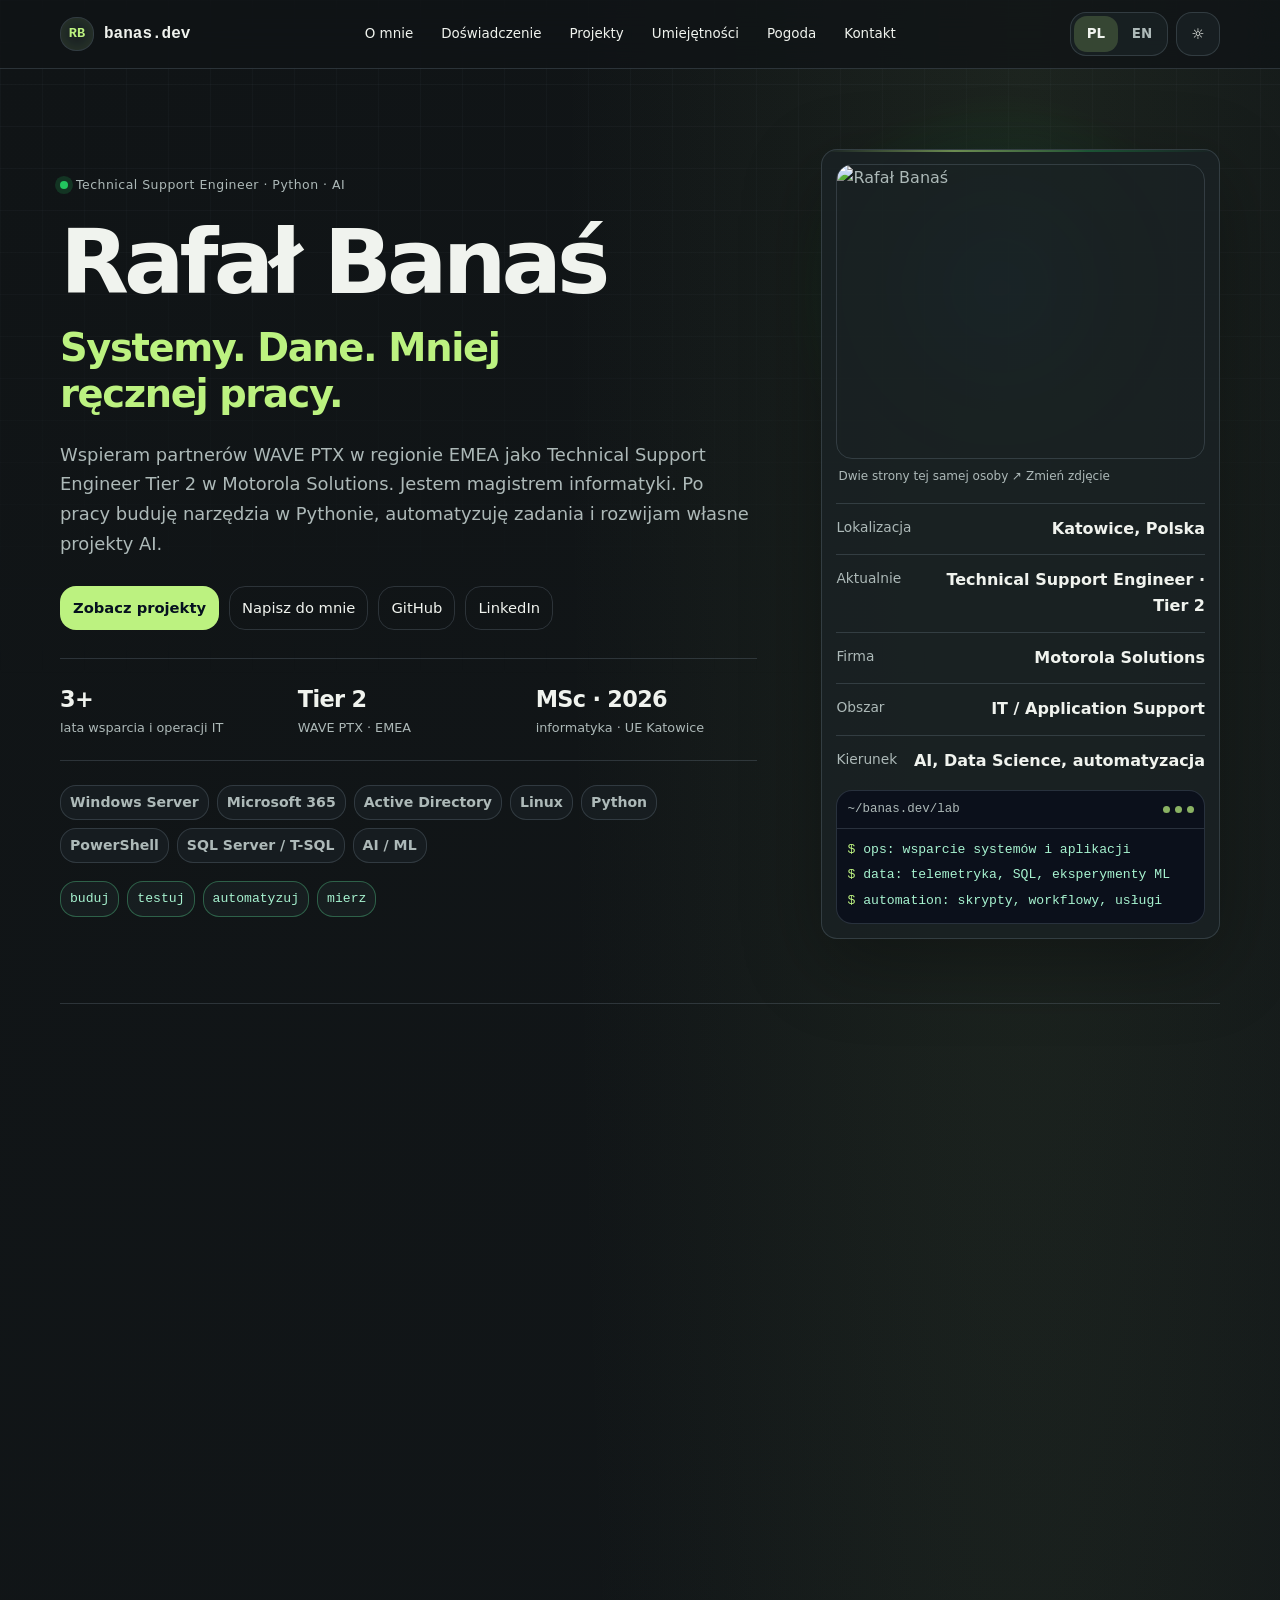
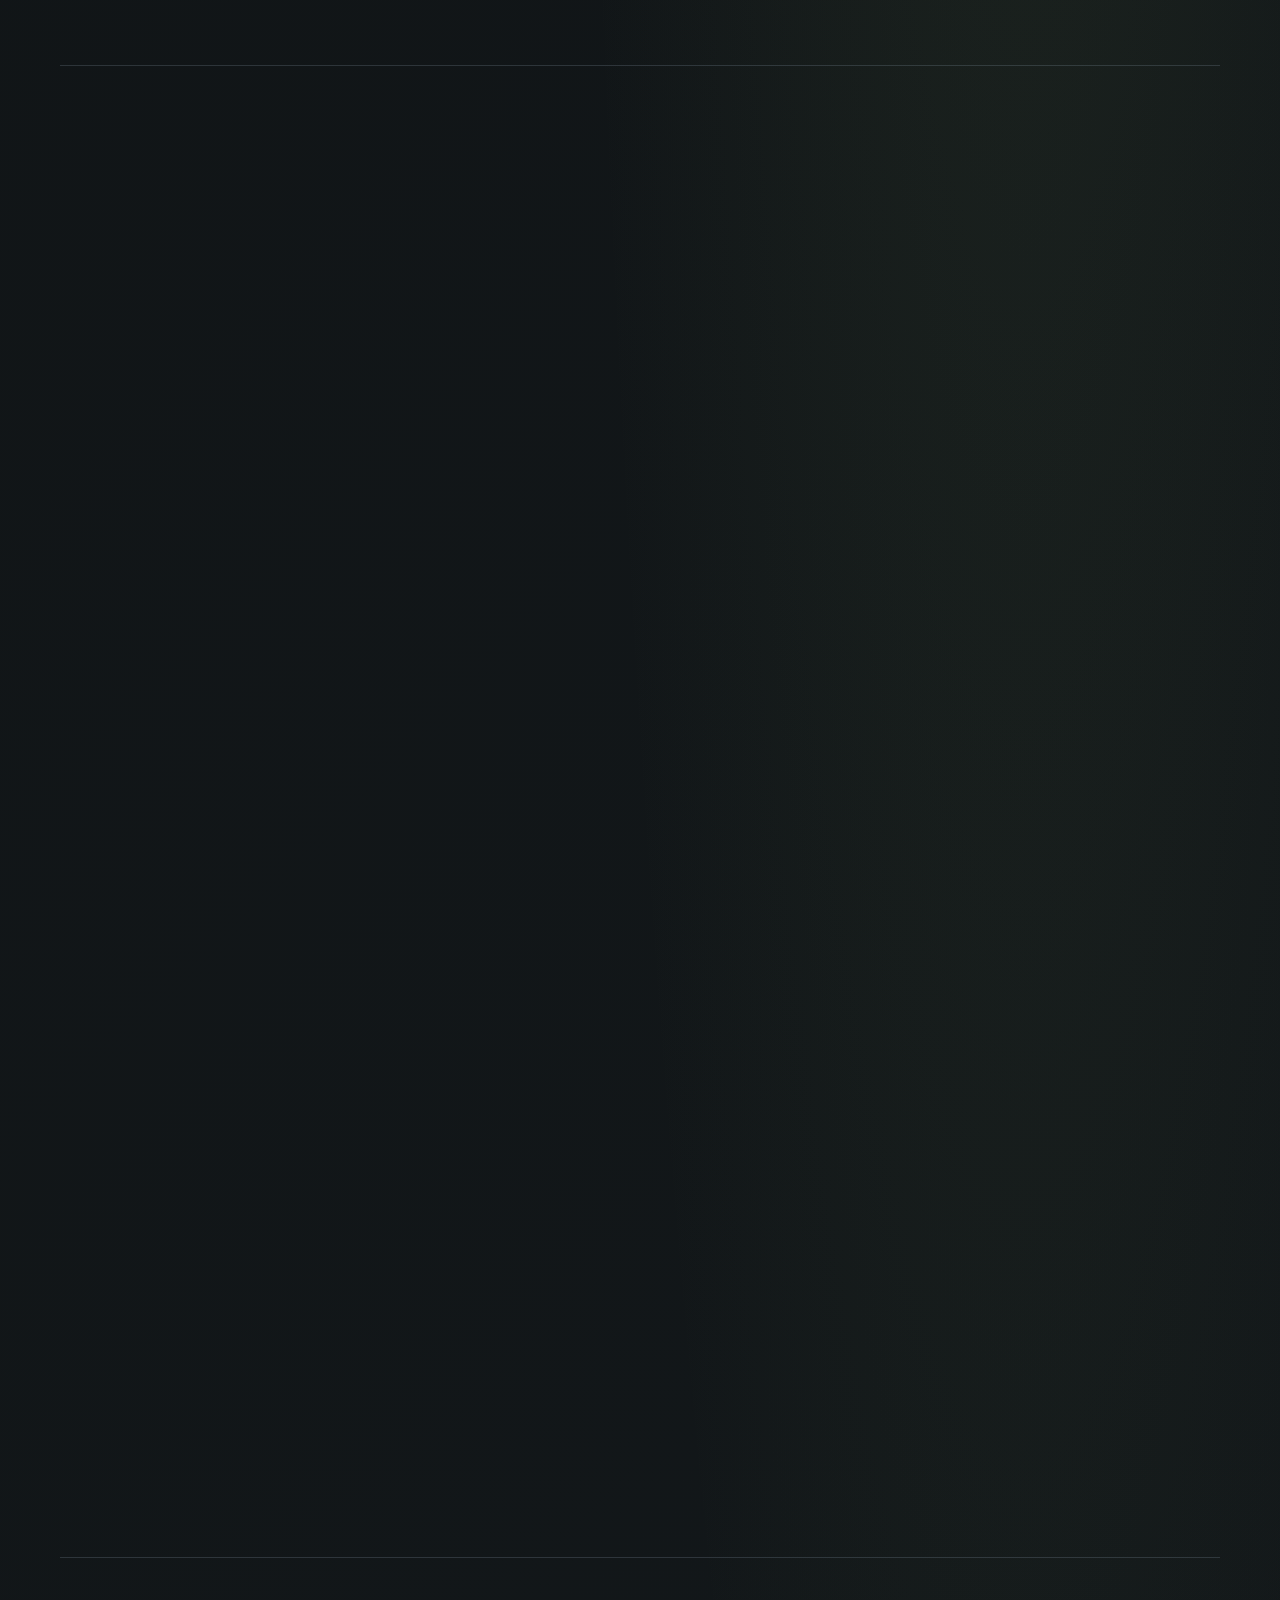
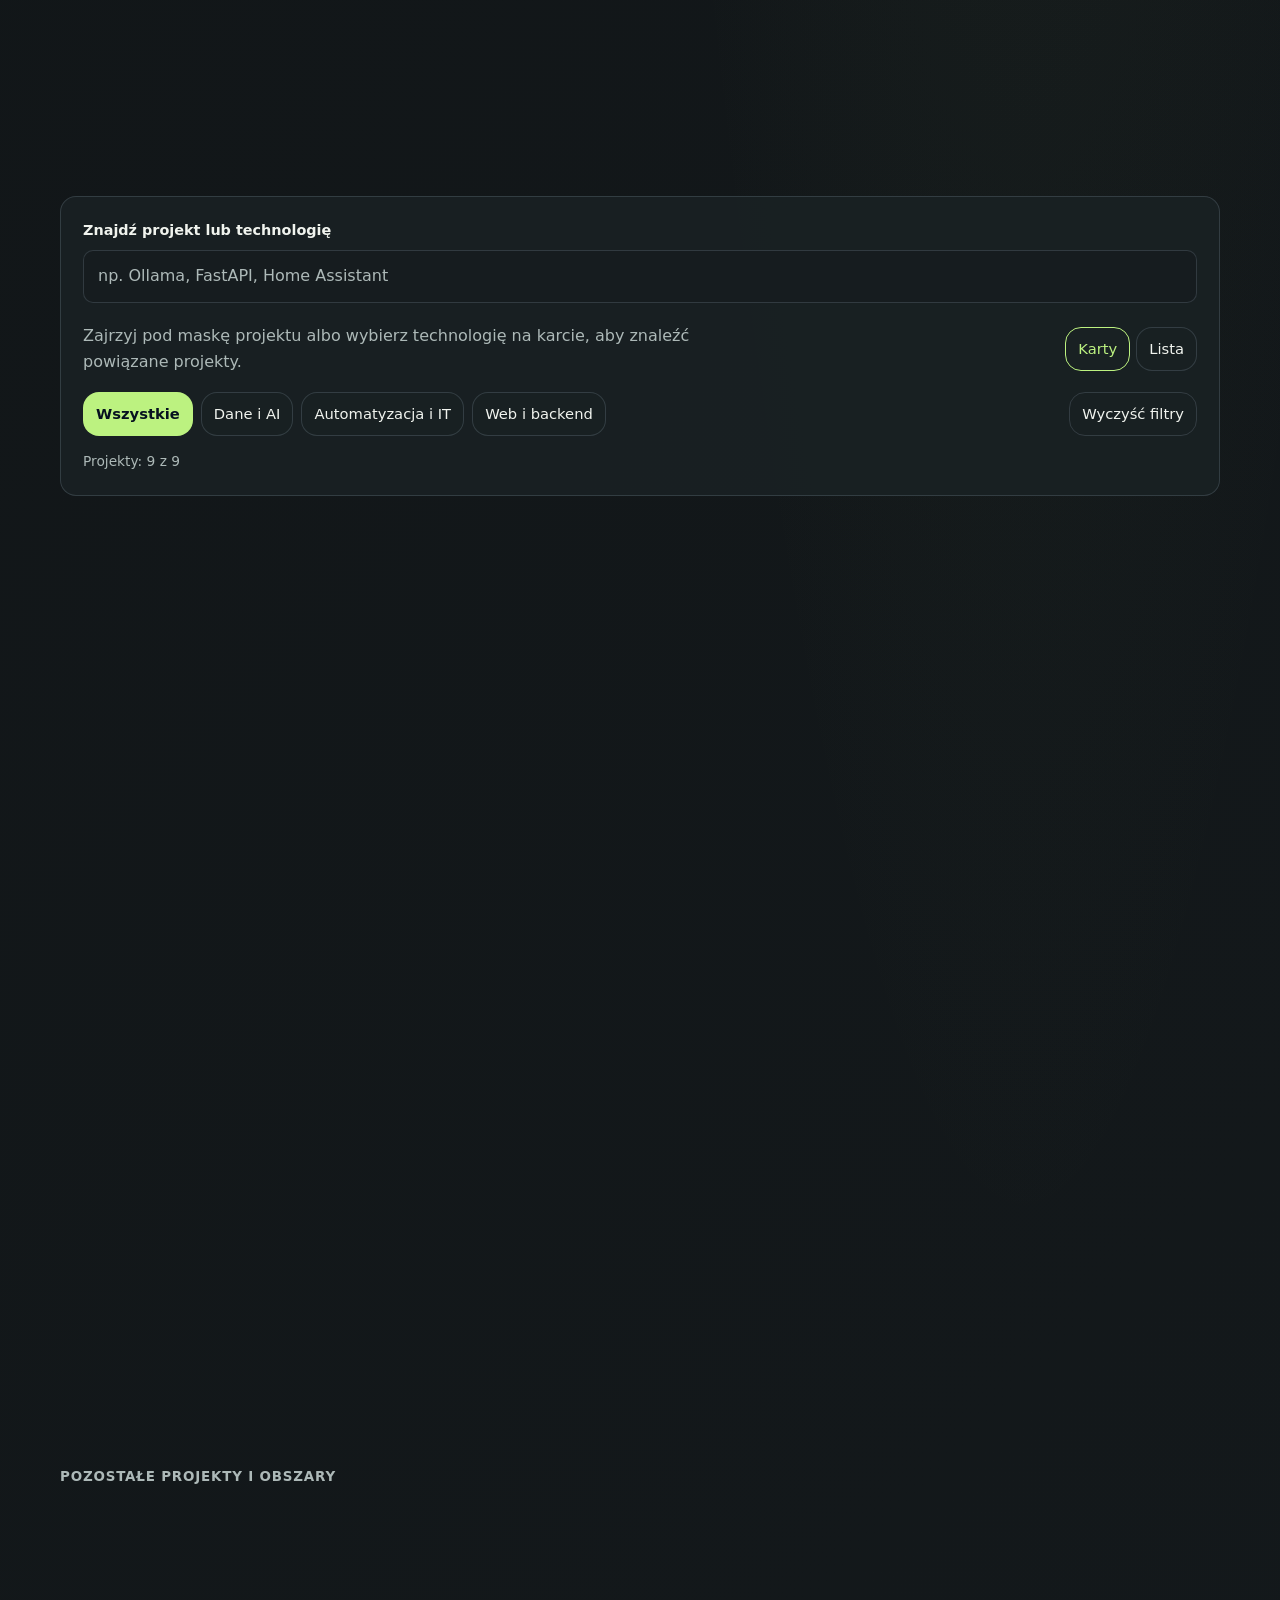
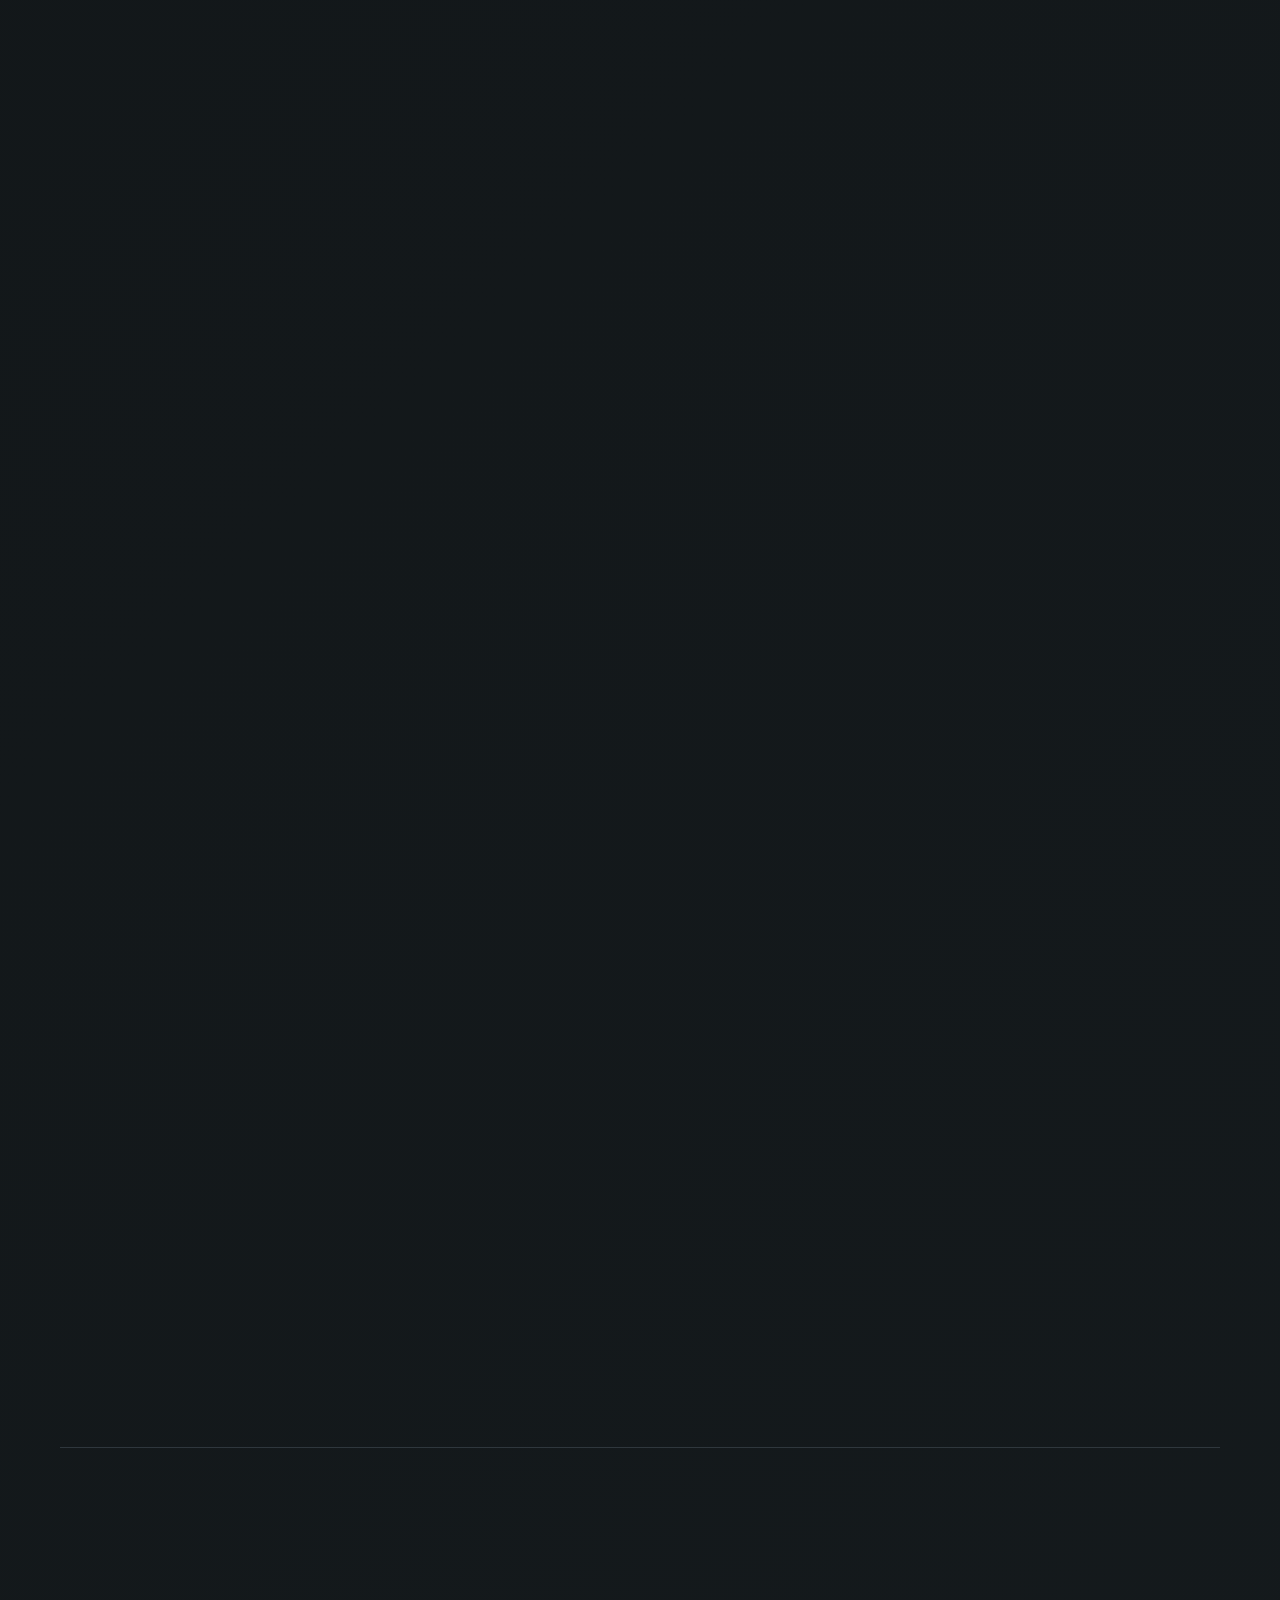
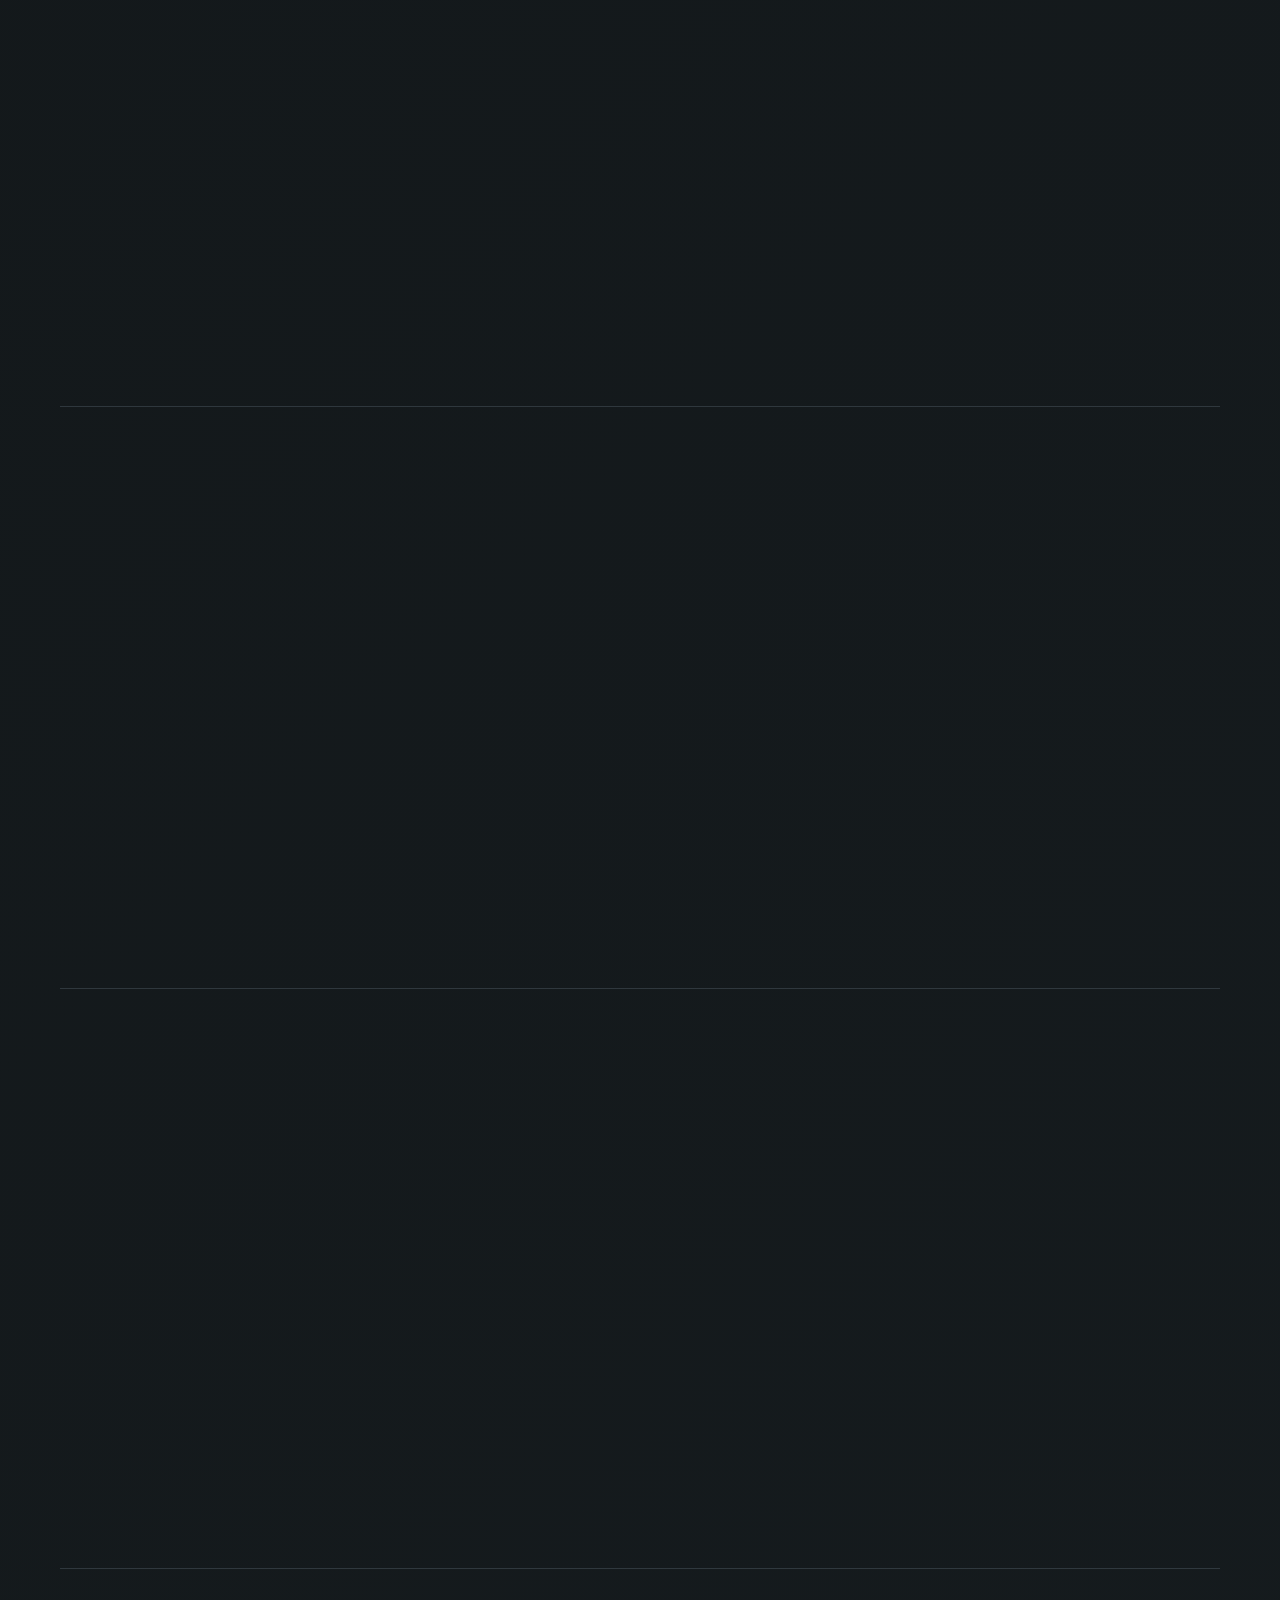
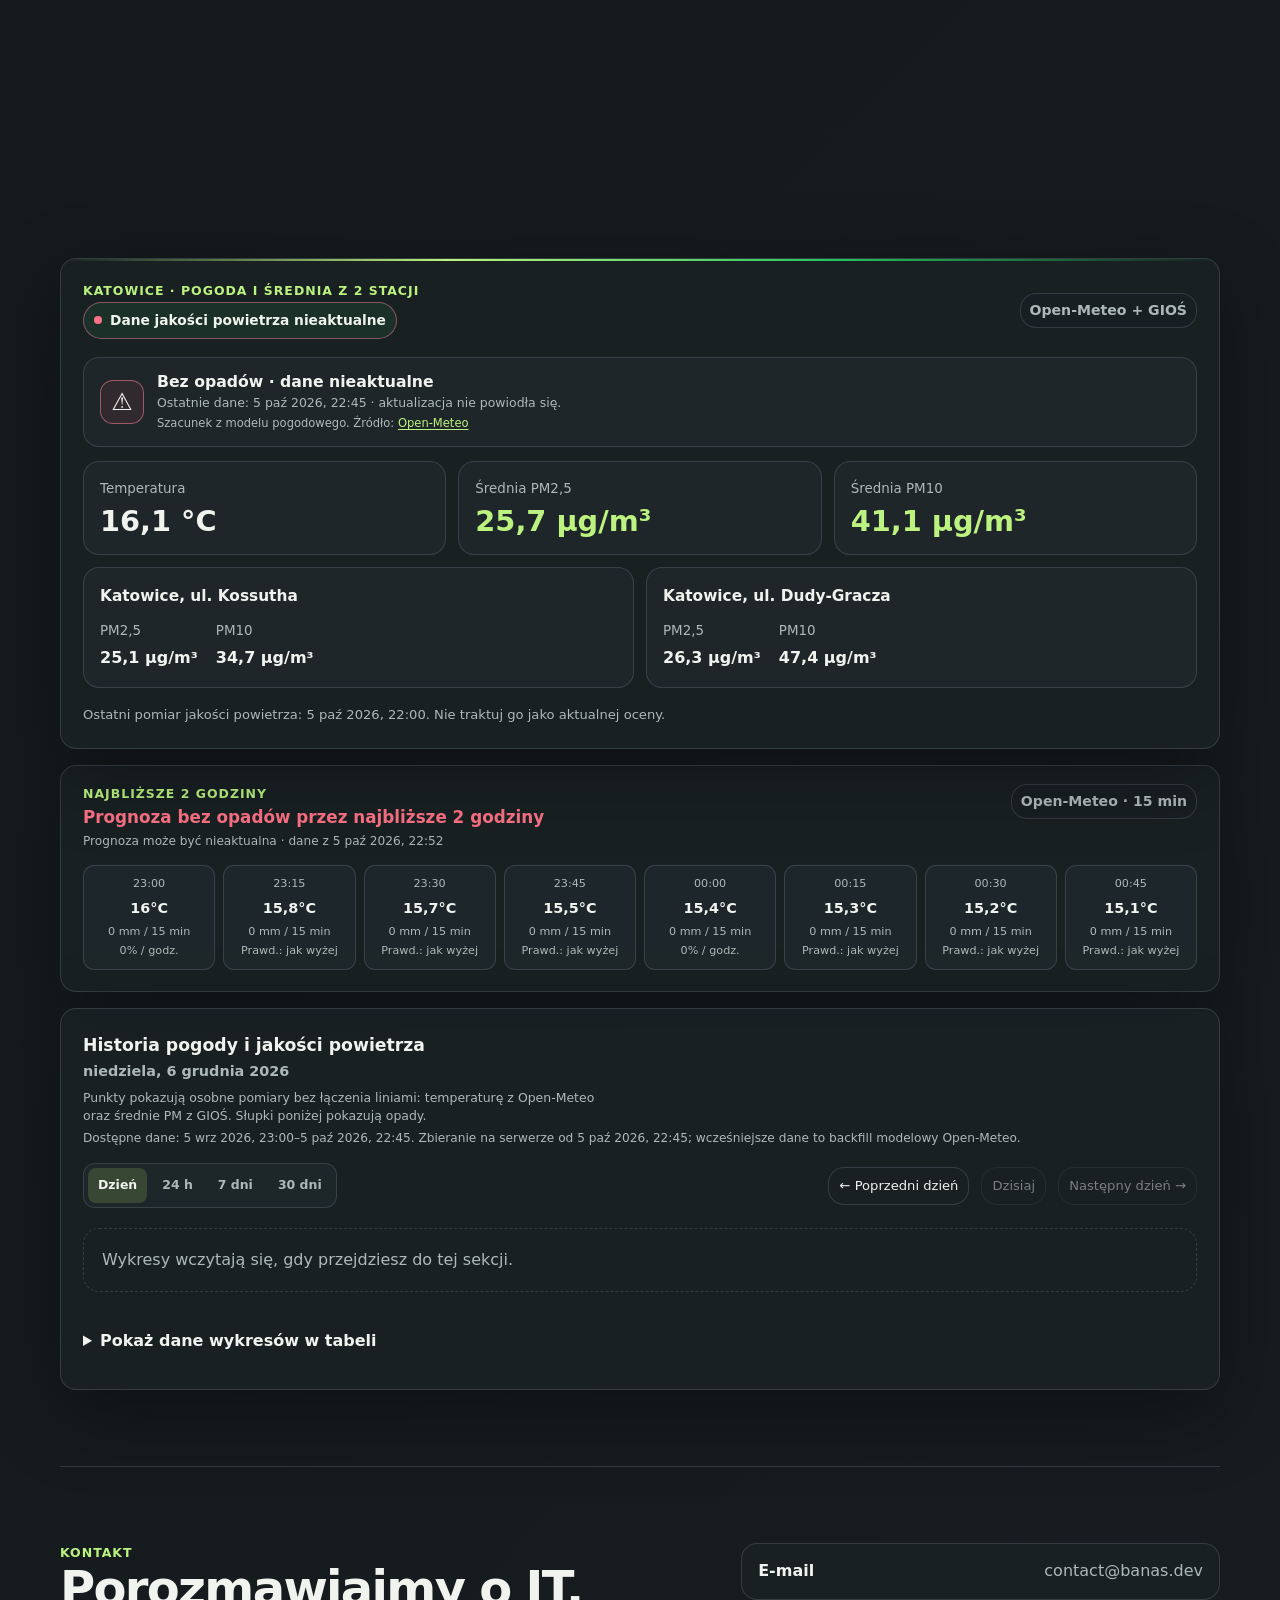
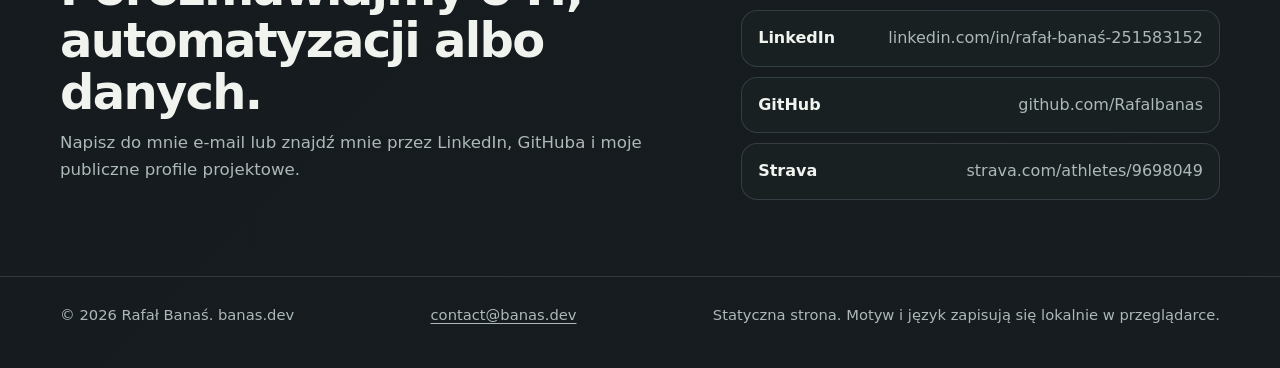
==== commit b533fdae: "feat: expand homelab with headless GUI and VRAM comparisons" ====
--- a/index.html
+++ b/index.html
@@ -2,7 +2,7 @@
 <html lang="pl">
 <head>
     <meta charset="UTF-8">
-    <meta http-equiv="Content-Security-Policy" content="default-src 'self'; script-src 'self' 'sha256-/ls9Q8HCJYpp3PVbi4fZhuwLBGHOBhRHlkICfas5RRY=' 'sha256-pF9NPXTy9Ozvkgn8v9+6Zzxs9nmvwThBsSSAOZ5TtZ8='; script-src-attr 'none'; style-src 'self' 'sha256-e6ly7uj7uFfFH8HDqhSUmmDdFA1GQsHuuQzEaf8+jxw='; style-src-attr 'unsafe-inline'; img-src 'self' data:; connect-src 'self'; object-src 'none'; base-uri 'self'; form-action 'none'">
+    <meta http-equiv="Content-Security-Policy" content="default-src 'self'; script-src 'self' 'sha256-/ls9Q8HCJYpp3PVbi4fZhuwLBGHOBhRHlkICfas5RRY=' 'sha256-wrRY6iqijv/iOAN6uBJ2HEPJMWaNueUKC0c88iYhsKI='; script-src-attr 'none'; style-src 'self' 'sha256-SSTIiphw7cudc1UrIR4vopMNGeXNaHnHrXOAO7WhnFA='; style-src-attr 'unsafe-inline'; img-src 'self' data:; connect-src 'self'; object-src 'none'; base-uri 'self'; form-action 'none'">
     <meta name="referrer" content="strict-origin-when-cross-origin">
     <meta name="viewport" content="width=device-width, initial-scale=1.0">
     <title>Rafał Banaś | Technical Support Engineer · Python & AI</title>
@@ -1389,6 +1389,57 @@
         .lab-specs div { padding: 12px; border: 1px solid var(--line); border-radius: 10px; }
         .lab-specs dt { color: var(--muted); font-size: 0.75rem; }
         .lab-specs dd { margin: 4px 0 0; font-weight: 750; font-size: 0.88rem; overflow-wrap: anywhere; }
+        .headless-lab {
+            display: grid; grid-template-columns: minmax(0, 0.9fr) minmax(0, 1.1fr);
+            gap: 20px; margin-top: 22px; border-top: 1px solid var(--line); padding-top: 22px;
+        }
+        .headless-lab > h5, .headless-lab > p { grid-column: 1 / -1; }
+        .lab-operation { min-width: 0; }
+        .headless-lab h5 { margin: 0 0 12px; font-size: 1.1rem; }
+        .lab-mode-switch { display: flex; flex-wrap: wrap; gap: 8px; margin: 18px 0; }
+        .lab-mode-switch .button { min-height: 44px; }
+        .lab-mode-switch [aria-pressed="true"] { border-color: var(--accent); color: var(--accent); }
+        .lab-mode-panel { padding: 18px; border: 1px solid var(--line); border-radius: 12px; margin: 12px 0; }
+        .lab-mode-panel h6, .lab-measurement h6 { font-size: 1rem; margin: 0 0 12px; color: var(--accent); }
+        .headless-lab p, .headless-lab ul, .headless-lab ol { max-width: 85ch; }
+        .lab-mode-panel ul, .lab-measurement ol { padding-left: 20px; color: var(--muted); font-size: 0.9rem; }
+        .lab-mode-panel li + li, .lab-measurement li + li { margin-top: 10px; }
+        .lab-mode-panel code, .lab-measurement code {
+            display: inline-block; padding: 2px 6px; border-radius: 5px;
+            background: var(--surface-strong); color: var(--code); overflow-wrap: anywhere;
+        }
+        .lab-persistent { border-left: 3px solid var(--accent); padding-left: 14px; margin: 18px 0; }
+        .lab-route { margin: 22px 0; border-top: 1px solid var(--line); padding-top: 18px; }
+        .lab-route h6 { font-size: 1rem; margin: 0 0 16px; color: var(--accent); }
+        .lab-route strong { color: var(--text); }
+        .lab-measurement { min-width: 0; padding: 18px; border: 1px solid var(--line); border-radius: 12px; }
+        .vram-readout { display: grid; grid-template-columns: repeat(2, minmax(0, 1fr)); gap: 12px; }
+        .lab-vram-delta { display: flex; flex-wrap: wrap; gap: 8px 12px; align-items: baseline; }
+        .lab-vram-delta strong { color: var(--accent); font-size: 1.6rem; }
+        .vram-readout dt { color: var(--muted); font-size: 0.78rem; }
+        .vram-readout dd { margin: 6px 0 0; font-size: 1.15rem; font-weight: 750; color: var(--text); }
+        .lab-measurement meter { width: 100%; height: 20px; accent-color: var(--accent); }
+        .lab-measurement meter::-webkit-meter-bar { background: var(--surface-strong); border: 1px solid var(--line); }
+        .lab-measurement meter::-webkit-meter-optimum-value { background: var(--accent); }
+        .lab-vram-calculator { border: 0; border-top: 1px solid var(--line); padding: 18px 0 0; margin: 22px 0 0; min-width: 0; }
+        .lab-vram-calculator legend { font-weight: 750; padding: 0 0 10px; }
+        .lab-vram-fields { display: grid; grid-template-columns: repeat(2, minmax(0, 1fr)); gap: 14px; margin: 16px 0; }
+        .lab-vram-fields label { display: block; font-size: 0.85rem; margin-bottom: 8px; }
+        .lab-vram-fields input {
+            width: 100%; min-width: 0; min-height: 48px; padding: 10px;
+            font: inherit; color: var(--text); background: var(--surface-strong);
+            border: 1px solid var(--line); border-radius: 8px;
+        }
+        .lab-vram-fields input:focus-visible { outline: 3px solid var(--accent); outline-offset: 3px; }
+        #labVramResult { min-height: 3em; }
+        @media (max-width: 1000px) {
+            .headless-lab { grid-template-columns: minmax(0, 1fr); }
+        }
+        @media (max-width: 600px) {
+            .vram-readout { grid-template-columns: repeat(2, minmax(0, 1fr)); }
+            .lab-vram-fields { grid-template-columns: minmax(0, 1fr); }
+            .lab-mode-switch .button { flex: 1; }
+        }
         @media (max-width: 480px) {
             .lab-specs { grid-template-columns: minmax(0, 1fr); }
             .project-view { width: 100%; }
@@ -2576,9 +2627,11 @@
                     <div class="project-number">09</div>
                     <span class="project-kind" data-i18n="explorer.privateLab">Własne laboratorium · dokumentacja prywatna</span>
                     <h3 data-i18n="projects.homelabTitle">Homelab · Linux, lokalne AI i automatyzacja</h3>
-                    <p data-i18n="projects.homelabSummary">Moje laboratorium na Ubuntu: lokalne modele przez Ollama, Home Assistant OS w KVM/libvirt oraz pulpit i Steam uruchamiane na żądanie. Łączę zastosowania domowe z praktyką utrzymania usług i zarządzania zasobami GPU.</p>
+                    <p data-i18n="projects.homelabSummary">Lokalne AI na Ubuntu, dostępne z Maca również poza domem przez jumphost VPS Mikrus. Obok Ollama działają Home Assistant OS na KVM/libvirt oraz pulpit/Steam na żądanie — bez potrzeby stałego IP w domu, osobnego VPN i przekierowania portów na domowym routerze.</p>
                     <dl class="lab-specs">
                         <div><dt data-i18n="cases.homelab.system">System</dt><dd>Ubuntu</dd></div>
+                        <div><dt>CPU</dt><dd data-i18n="cases.homelab.cpu">AMD Ryzen 5 5500 · 6 rdzeni / 12 wątków</dd></div>
+                        <div><dt>RAM</dt><dd data-i18n="cases.homelab.ram">30,7 GiB łącznie widoczne w systemie</dd></div>
                         <div><dt>GPU</dt><dd>RTX 3060 · 12 GB</dd></div>
                         <div><dt data-i18n="cases.homelab.virtualization">Wirtualizacja</dt><dd>KVM / libvirt</dd></div>
                     </dl>
@@ -2586,6 +2639,93 @@
                         <div class="case-panel" data-case-panel="overview">
                             <h4 data-i18n="explorer.overview">Cel i mój wkład</h4>
                             <p data-i18n="cases.homelab.role">Konfiguruję i dokumentuję środowisko, w którym jedna stacja obsługuje lokalną inferencję, maszynę wirtualną Home Assistant i zadania graficzne. Rozwijam narzędzia do zarządzania usługami i sesją, zamiast utrzymywać pulpit aktywny przez cały czas.</p>
+                            <section class="headless-lab" aria-labelledby="headless-lab-title">
+                                <h5 id="headless-lab-title" data-i18n="headless.title">Serwer na co dzień. Pulpit wtedy, gdy go potrzebuję.</h5>
+                                <p data-i18n="headless.intro">Headless to tryb pracy, nie rezygnacja z GUI na zawsze. Usługi nie potrzebują otwartego pulpitu. W tym homelabie GNOME jest już zainstalowane i można je uruchomić przez SSH, mając działający dostęp i odpowiednie uprawnienia.</p>
+                                <div class="lab-operation">
+                                <p data-i18n="headless.modeHint">Przeglądasz opis i zapisane odczyty. Nie przełączasz zdalnego komputera.</p>
+                                <div class="lab-mode-switch" id="labModeSwitch" role="group" aria-label="Porównaj tryby homelabu" data-i18n-attr="aria-label:headless.modeLabel" hidden>
+                                    <button class="button" type="button" data-lab-mode="headless" aria-pressed="true" aria-controls="labModeHeadless labModeGui labVramBreakdown" data-i18n="headless.headlessButton">Bez GUI</button>
+                                    <button class="button" type="button" data-lab-mode="gui" aria-pressed="false" aria-controls="labModeHeadless labModeGui labVramBreakdown" data-i18n="headless.guiButton">GUI na żądanie</button>
+                                </div>
+                                <section class="lab-mode-panel" id="labModeHeadless" aria-labelledby="lab-headless-title">
+                                    <h6 id="lab-headless-title" data-i18n="headless.headlessTitle">Headless · zasoby dla usług</h6>
+                                    <ul>
+                                        <li data-i18n="headless.headless1">SSH, terminal, skrypty i systemd wystarczają do administracji, logów, aktualizacji i uruchamiania zadań.</li>
+                                        <li data-i18n="headless.headless2">Ollama udostępnia lokalne modele bez sesji GNOME. Home Assistant OS działa w osobnej maszynie KVM/libvirt, dopóki host jest włączony i nieuśpiony.</li>
+                                        <li data-i18n="headless.headless3">Brak uruchomionego pulpitu i jego aplikacji ogranicza ich narzut RAM/VRAM. Nie oznacza wyłączenia GPU ani zwolnienia pamięci załadowanego modelu.</li>
+                                    </ul>
+                                    <p><code>gui_off</code> <span data-i18n="headless.offWarning">zamyka zarządzane sesje graficzne i ich aplikacje, także grę. Najpierw zapisuję pracę; niezapisane dane mogą przepaść.</span></p>
+                                </section>
+                                <section class="lab-mode-panel" id="labModeGui" aria-labelledby="lab-gui-title">
+                                    <h6 id="lab-gui-title" data-i18n="headless.guiTitle">GUI · kiedy potrzebuję obrazu</h6>
+                                    <ul>
+                                        <li data-i18n="headless.gui1">Zainstalowany pulpit można uruchomić na żądanie do pracy graficznej, przeglądarki czy zdalnego pulpitu. Headless nie wymaga reinstalacji systemu, aby wrócić do GUI.</li>
+                                        <li data-i18n="headless.gui2">Steam Big Picture i przechwytywanie przez PipeWire są osobnym zastosowaniem sesji graficznej. Samo uruchomienie Steama w zwykłym SSH nie tworzy pulpitu.</li>
+                                        <li data-i18n="headless.gui3">Pulpit, kompozytor i otwarte aplikacje ponownie zajmują zasoby. Oszczędność po ich zamknięciu zależy od rzeczywiście zakończonych procesów.</li>
+                                    </ul>
+                                    <p><code>gui_on</code> <span data-i18n="headless.onNote">uruchamia skonfigurowany pulpit, ale nie instaluje GUI, nie loguje automatycznie i nie uruchamia Steama.</span></p>
+                                    <p><code>steam-tv</code> <span data-i18n="headless.steamNote">to osobny, skonfigurowany dla tego homelabu start sesji i Steam Big Picture.</span></p>
+                                </section>
+                                <p class="lab-persistent" data-i18n="headless.persistent">Zmienia się sesja graficzna, nie cały serwer: SSH i niezależne usługi, takie jak Ollama, nie są zatrzymywane przez te polecenia. Zatrzymanie pulpitu nie oznacza zatrzymania maszyny Home Assistant.</p>
+                                <section class="lab-route" aria-labelledby="lab-webui-title">
+                                    <h6 id="lab-webui-title" data-i18n="headless.webuiTitle">Interfejs w przeglądarce, nie pulpit na serwerze</h6>
+                                    <p data-i18n="headless.webuiFlow">Przeglądarka na Macu → Open WebUI → skonfigurowane połączenie do Ollama w homelabie. To wariant warstwy interfejsu: model nadal pracuje lokalnie na GPU, a obsługa odbywa się przez stronę. Usługi webowe nie wymagają uruchomienia GNOME na stacji z modelem.</p>
+                                    <p data-i18n="headless.webuiFeatures">Open WebUI dostarcza interfejs czatu, backend, konta, obsługę MFA, historię rozmów, Markdown i eksport. Moja rola to konfiguracja, połączenie usług i utrzymanie. Samo zainstalowanie interfejsu nie konfiguruje automatycznie tunelu ani zasad dostępu.</p>
+                                    <p data-i18n="headless.webuiCredit">Autorzy komponentu: Open WebUI Inc., Timothy Jaeryang Baek i współtwórcy projektu. Nie napisałem tych elementów od zera. W repozytorium Banas Chat licencja MIT dotyczy własnych dodatków, nie zastępuje licencji Open WebUI ani nie nadaje autorstwa upstream.</p>
+                                </section>
+                                <section class="lab-route" aria-labelledby="lab-route-title">
+                                    <h6 id="lab-route-title" data-i18n="headless.routeTitle">Mac → jumphost Mikrus → homelab</h6>
+                                    <p data-i18n="headless.routeUsage">Taką trasą korzystam ze środowiska pracy z OpenCode — to działający przykład zdalnej administracji i programowania. Ollama na stacji może obsługiwać wybrane lokalne modele; inni dostawcy skonfigurowani w OpenCode mogą być chmurowi.</p>
+                                    <ol class="case-flow">
+                                        <li><strong>Mac</strong><p data-i18n="headless.routeMac">Klient dostępu. Łączę się przez SSH do VPS Mikrus, zamiast otwierać bezpośredni dostęp do stacji z internetu.</p></li>
+                                        <li><strong>VPS Mikrus</strong><p data-i18n="headless.routeVps">Punkt pośredni, czyli jumphost. Zwrotny punkt tunelu administracyjnego nasłuchuje tylko lokalnie na VPS, a nie publicznie jako osobna usługa.</p></li>
+                                        <li><strong>Ubuntu / homelab</strong><p data-i18n="headless.routeLab">Usługa reverse SSH zestawia połączenie wychodzące ze stacji do Mikrusa. Tym połączeniem można wrócić do administracji homelabu z Maca przez jumphost.</p></li>
+                                    </ol>
+                                    <p data-i18n="headless.routeDirection">Kierunek zestawienia tunelu: homelab → Mikrus. Droga dostępu użytkownika: Mac → Mikrus → homelab. Nie wymaga to bezpośredniego przekierowania portu stacji na domowym routerze.</p>
+                                    <p data-i18n="headless.routeLimit">Mikrus musi mieć osiągalny punkt SSH. VPS pośredniczy w dostępie, nie dodaje VRAM ani nie przejmuje obliczeń GPU. Tunel nie udostępnia automatycznie API Ollama ani RDP — potrzebują osobnej konfiguracji i uprawnień. Stacja, VPS i tunel muszą działać; to nie jest zdalne włączanie wyłączonego komputera.</p>
+                                </section>
+                                <p data-i18n="headless.demoNote">To interaktywny opis, nie panel sterowania komputerem. Przyciski niczego nie uruchamiają na serwerze. Pokazane polecenia to własne skrypty tego homelabu, wymagające konfiguracji i uprawnień; nie są uniwersalnymi poleceniami Linuxa.</p>
+                                </div>
+                                <section class="lab-measurement" aria-labelledby="lab-vram-title">
+                                    <h6 id="lab-vram-title" data-i18n="headless.vramTitle">VRAM: moje odczyty headless i GUI</h6>
+                                    <div class="lab-mode-switch" id="labReadingSwitch" role="group" aria-label="Wybierz zapisany odczyt VRAM" data-i18n-attr="aria-label:headless.readingLabel" hidden>
+                                        <button class="button" type="button" data-lab-mode="headless" aria-pressed="true" aria-controls="labModeHeadless labModeGui labVramBreakdown" data-i18n="headless.headlessButton">Bez GUI</button>
+                                        <button class="button" type="button" data-lab-mode="gui" aria-pressed="false" aria-controls="labModeHeadless labModeGui labVramBreakdown" data-i18n="headless.guiButton">GUI na żądanie</button>
+                                    </div>
+                                    <p class="lab-vram-delta"><strong>189 MiB</strong><span data-i18n="headless.deltaCaption">mniej bez GUI w tej parze odczytów</span></p>
+                                    <p data-i18n="headless.sampleContext">Dwa odczyty właściciela z 08.11.2026 · RTX 3060 · Gemma 4 12B Q4_K_M · kontekst 65 536. W obu proces Ollama zajmuje 8858 MiB. To zapis pomiarów, nie monitoring na żywo ani pomiar jałowego systemu.</p>
+                                    <p id="labSnapshotMode" role="status" aria-live="polite" aria-atomic="true" data-i18n="headless.snapshotHeadless">Wybrany odczyt: bez GUI · 8899 MiB zajęte.</p>
+                                    <meter id="labVramMeter" min="0" max="12288" value="8899" aria-labelledby="lab-vram-title" aria-describedby="labSnapshotMode labVramBreakdown">8899 / 12288 MiB</meter>
+                                    <dl class="vram-readout" id="labVramBreakdown">
+                                        <div><dt data-i18n="headless.total">Zajęte łącznie</dt><dd id="labSnapshotTotal">8899 MiB</dd></div>
+                                        <div><dt data-i18n="headless.model">Proces Ollama</dt><dd>8858 MiB</dd></div>
+                                        <div><dt data-i18n="headless.other">Poza procesem Ollama</dt><dd id="labSnapshotOther">41 MiB</dd></div>
+                                        <div><dt data-i18n="headless.free">Wolne z 12288 MiB</dt><dd id="labSnapshotFree">3389 MiB</dd></div>
+                                    </dl>
+                                    <p data-i18n="headless.comparison">Bez GUI: 8899 MiB → z GUI: 9088 MiB. Headless zajmuje w tej parze o 189 MiB mniej, czyli około 2,08% odczytu z GUI. Wolna VRAM rośnie z 3200 do 3389 MiB. To konkretny przykład, nie stały zysk dla każdego Linuxa.</p>
+                                    <p data-i18n="headless.interpretation">GNOME Shell raportuje 167 MiB, Xwayland 2 MiB — razem 169 MiB. Całkowita różnica wynosi 189 MiB, więc lista procesów nie wyjaśnia pozostałych 20 MiB. Pamięć modelu pozostaje zajęta; GPU-Util 0% nie oznacza jej zwolnienia. Rozmiar z ollama ps i VRAM procesu w nvidia-smi to różne odczyty.</p>
+                                    <p data-i18n="headless.sampleLimit">Oba odczyty pokazują ten sam model, kontekst i pamięć procesu Ollama, ale nie są kontrolowanym benchmarkiem. Nie przenoszę tej różnicy na inne modele, aplikacje ani zużycie energii.</p>
+                                    <p data-i18n="headless.activeReading">Obciążenie a alokacja: inny odczyt podczas przetwarzania promptu pokazuje 8900 MiB VRAM, 91% GPU i 165 W. Pamięć niemal się nie zmieniła, choć karta pracuje. To chwilowa moc GPU, nie całego komputera; około 1200 tokenów/s w tym logu dotyczy promptu, nie generowania odpowiedzi.</p>
+                                    <p data-i18n="headless.generationReading">Osobny fragment generowania raportuje tg około 63–64 tokenów/s, 96% GPU i 167 W przy 8900 MiB VRAM. To obserwacja części jednego zadania, nie gwarantowane tempo odpowiedzi ani porównanie szybkości GUI i headless.</p>
+                                    <fieldset class="lab-vram-calculator" id="labVramCalculator" hidden>
+                                        <legend data-i18n="headless.calculator">Porównaj własne dwa odczyty</legend>
+                                        <p id="labVramHelp" data-i18n="headless.calculatorHint">Ten sam model, kontekst, załadowanie i brak zmiany obciążenia; zmieniaj tylko sesję graficzną. Pola są puste celowo. Obliczenia pozostają w przeglądarce i nie są zapisywane.</p>
+                                        <div class="lab-vram-fields">
+                                            <div><label for="labVramGui" data-i18n="headless.guiInput">Z GUI · zajęte MiB</label><input id="labVramGui" type="number" min="0" max="12288" step="1" inputmode="numeric" autocomplete="off" aria-describedby="labVramHelp labVramResult"></div>
+                                            <div><label for="labVramHeadless" data-i18n="headless.headlessInput">Bez GUI · zajęte MiB</label><input id="labVramHeadless" type="number" min="0" max="12288" step="1" inputmode="numeric" autocomplete="off" aria-describedby="labVramHelp labVramResult"></div>
+                                        </div>
+                                        <button class="button secondary" type="button" id="labUseSnapshot" data-i18n="headless.useSnapshot">Wstaw odczyty z tego przykładu</button>
+                                        <p id="labVramResult" role="status" aria-live="polite" aria-atomic="true" data-i18n="headless.empty">Wpisz dwa odczyty w MiB, aby obliczyć różnicę.</p>
+                                    </fieldset>
+                                    <ol>
+                                        <li data-i18n="headless.measure1">Zapisz pracę. Odczytaj zajętą VRAM przy uruchomionym GUI, notując model, kontekst i aktywne procesy.</li>
+                                        <li data-i18n="headless.measure2">Zakończ sesję graficzną w kontrolowanych warunkach, nie zmieniając stanu modelu. Wykonaj drugi odczyt po ustabilizowaniu obciążenia.</li>
+                                        <li data-i18n="headless.measure3">Porównaj oba wyniki i listy procesów. Inny model, jego przeładowanie, gra lub niezależny Xorg unieważniają proste przypisanie różnicy wyłącznie GUI.</li>
+                                    </ol>
+                                    <p><code>nvidia-smi</code> · <code>ollama ps</code></p>
+                                </section>
+                            </section>
                         </div>
                         <div class="case-panel" data-case-panel="flow">
                             <h4 data-i18n="explorer.flow">Jak to działa</h4>
@@ -2951,6 +3091,8 @@
             const projectFilterButtons = [...document.querySelectorAll("[data-project-filter]")];
             const projectSearchIndex = new Map();
             let selectedProjectFilter = "all";
+            let selectedLabMode = "headless";
+            const LAB_VRAM_SNAPSHOT = Object.freeze({ capacity: 12288, model: 8858, headless: 8899, gui: 9088 });
             const profilePhoto = document.getElementById("profilePhoto");
             const navLinks = [...document.querySelectorAll(".nav-links a[href^='#']")];
             const langButtons = [...document.querySelectorAll(".lang-button[data-lang]")];
@@ -3022,6 +3164,66 @@
 const translations = {
                 pl: {
                     skipLink: "Przejdź do treści",
+                    headless: {
+                        title: "Serwer na co dzień. Pulpit wtedy, gdy go potrzebuję.",
+                        intro: "Headless to tryb pracy, nie rezygnacja z GUI na zawsze. Usługi nie potrzebują otwartego pulpitu. W tym homelabie GNOME jest już zainstalowane i można je uruchomić przez SSH, mając działający dostęp i odpowiednie uprawnienia.",
+                        modeLabel: "Porównaj tryby homelabu",
+                        readingLabel: "Wybierz zapisany odczyt VRAM",
+                        modeHint: "Przeglądasz opis i zapisane odczyty. Nie przełączasz zdalnego komputera.",
+                        headlessButton: "Bez GUI",
+                        guiButton: "GUI na żądanie",
+                        headlessTitle: "Headless · zasoby dla usług",
+                        headless1: "SSH, terminal, skrypty i systemd wystarczają do administracji, logów, aktualizacji i uruchamiania zadań.",
+                        headless2: "Ollama udostępnia lokalne modele bez sesji GNOME. Home Assistant OS działa w osobnej maszynie KVM/libvirt, dopóki host jest włączony i nieuśpiony.",
+                        headless3: "Brak uruchomionego pulpitu i jego aplikacji ogranicza ich narzut RAM/VRAM. Nie oznacza wyłączenia GPU ani zwolnienia pamięci załadowanego modelu.",
+                        offWarning: "zamyka zarządzane sesje graficzne i ich aplikacje, także grę. Najpierw zapisuję pracę; niezapisane dane mogą przepaść.",
+                        guiTitle: "GUI · kiedy potrzebuję obrazu",
+                        gui1: "Zainstalowany pulpit można uruchomić na żądanie do pracy graficznej, przeglądarki czy zdalnego pulpitu. Headless nie wymaga reinstalacji systemu, aby wrócić do GUI.",
+                        gui2: "Steam Big Picture i przechwytywanie przez PipeWire są osobnym zastosowaniem sesji graficznej. Samo uruchomienie Steama w zwykłym SSH nie tworzy pulpitu.",
+                        gui3: "Pulpit, kompozytor i otwarte aplikacje ponownie zajmują zasoby. Oszczędność po ich zamknięciu zależy od rzeczywiście zakończonych procesów.",
+                        onNote: "uruchamia skonfigurowany pulpit, ale nie instaluje GUI, nie loguje automatycznie i nie uruchamia Steama.",
+                        steamNote: "to osobny, skonfigurowany dla tego homelabu start sesji i Steam Big Picture.",
+                        persistent: "Zmienia się sesja graficzna, nie cały serwer: SSH i niezależne usługi, takie jak Ollama, nie są zatrzymywane przez te polecenia. Zatrzymanie pulpitu nie oznacza zatrzymania maszyny Home Assistant.",
+                        webuiTitle: "Interfejs w przeglądarce, nie pulpit na serwerze",
+                        webuiFlow: "Przeglądarka na Macu → Open WebUI → skonfigurowane połączenie do Ollama w homelabie. To wariant warstwy interfejsu: model nadal pracuje lokalnie na GPU, a obsługa odbywa się przez stronę. Usługi webowe nie wymagają uruchomienia GNOME na stacji z modelem.",
+                        webuiFeatures: "Open WebUI dostarcza interfejs czatu, backend, konta, obsługę MFA, historię rozmów, Markdown i eksport. Moja rola to konfiguracja, połączenie usług i utrzymanie. Samo zainstalowanie interfejsu nie konfiguruje automatycznie tunelu ani zasad dostępu.",
+                        webuiCredit: "Autorzy komponentu: Open WebUI Inc., Timothy Jaeryang Baek i współtwórcy projektu. Nie napisałem tych elementów od zera. W repozytorium Banas Chat licencja MIT dotyczy własnych dodatków, nie zastępuje licencji Open WebUI ani nie nadaje autorstwa upstream.",
+                        routeTitle: "Mac → jumphost Mikrus → homelab",
+                        routeUsage: "Taką trasą korzystam ze środowiska pracy z OpenCode — to działający przykład zdalnej administracji i programowania. Ollama na stacji może obsługiwać wybrane lokalne modele; inni dostawcy skonfigurowani w OpenCode mogą być chmurowi.",
+                        routeMac: "Klient dostępu. Łączę się przez SSH do VPS Mikrus, zamiast otwierać bezpośredni dostęp do stacji z internetu.",
+                        routeVps: "Punkt pośredni, czyli jumphost. Zwrotny punkt tunelu administracyjnego nasłuchuje tylko lokalnie na VPS, a nie publicznie jako osobna usługa.",
+                        routeLab: "Usługa reverse SSH zestawia połączenie wychodzące ze stacji do Mikrusa. Tym połączeniem można wrócić do administracji homelabu z Maca przez jumphost.",
+                        routeDirection: "Kierunek zestawienia tunelu: homelab → Mikrus. Droga dostępu użytkownika: Mac → Mikrus → homelab. Nie wymaga to bezpośredniego przekierowania portu stacji na domowym routerze.",
+                        routeLimit: "Mikrus musi mieć osiągalny punkt SSH. VPS pośredniczy w dostępie, nie dodaje VRAM ani nie przejmuje obliczeń GPU. Tunel nie udostępnia automatycznie API Ollama ani RDP — potrzebują osobnej konfiguracji i uprawnień. Stacja, VPS i tunel muszą działać; to nie jest zdalne włączanie wyłączonego komputera.",
+                        demoNote: "To interaktywny opis, nie panel sterowania komputerem. Przyciski niczego nie uruchamiają na serwerze. Pokazane polecenia to własne skrypty tego homelabu, wymagające konfiguracji i uprawnień; nie są uniwersalnymi poleceniami Linuxa.",
+                        vramTitle: "VRAM: moje odczyty headless i GUI",
+                        deltaCaption: "mniej bez GUI w tej parze odczytów",
+                        sampleContext: "Dwa odczyty właściciela z 08.11.2026 · RTX 3060 · Gemma 4 12B Q4_K_M · kontekst 65 536. W obu proces Ollama zajmuje 8858 MiB. To zapis pomiarów, nie monitoring na żywo ani pomiar jałowego systemu.",
+                        snapshotHeadless: "Wybrany odczyt: bez GUI · 8899 MiB zajęte.",
+                        snapshotGui: "Wybrany odczyt: z GUI · 9088 MiB zajęte.",
+                        total: "Zajęte łącznie",
+                        model: "Proces Ollama",
+                        other: "Poza procesem Ollama",
+                        free: "Wolne z 12288 MiB",
+                        comparison: "Bez GUI: 8899 MiB → z GUI: 9088 MiB. Headless zajmuje w tej parze o 189 MiB mniej, czyli około 2,08% odczytu z GUI. Wolna VRAM rośnie z 3200 do 3389 MiB. To konkretny przykład, nie stały zysk dla każdego Linuxa.",
+                        interpretation: "GNOME Shell raportuje 167 MiB, Xwayland 2 MiB — razem 169 MiB. Całkowita różnica wynosi 189 MiB, więc lista procesów nie wyjaśnia pozostałych 20 MiB. Pamięć modelu pozostaje zajęta; GPU-Util 0% nie oznacza jej zwolnienia. Rozmiar z ollama ps i VRAM procesu w nvidia-smi to różne odczyty.",
+                        sampleLimit: "Oba odczyty pokazują ten sam model, kontekst i pamięć procesu Ollama, ale nie są kontrolowanym benchmarkiem. Nie przenoszę tej różnicy na inne modele, aplikacje ani zużycie energii.",
+                        activeReading: "Obciążenie a alokacja: inny odczyt podczas przetwarzania promptu pokazuje 8900 MiB VRAM, 91% GPU i 165 W. Pamięć niemal się nie zmieniła, choć karta pracuje. To chwilowa moc GPU, nie całego komputera; około 1200 tokenów/s w tym logu dotyczy promptu, nie generowania odpowiedzi.",
+                        generationReading: "Osobny fragment generowania raportuje tg około 63–64 tokenów/s, 96% GPU i 167 W przy 8900 MiB VRAM. To obserwacja części jednego zadania, nie gwarantowane tempo odpowiedzi ani porównanie szybkości GUI i headless.",
+                        calculator: "Porównaj własne dwa odczyty",
+                        calculatorHint: "Ten sam model, kontekst, załadowanie i brak zmiany obciążenia; zmieniaj tylko sesję graficzną. Pola są puste celowo. Obliczenia pozostają w przeglądarce i nie są zapisywane.",
+                        guiInput: "Z GUI · zajęte MiB",
+                        headlessInput: "Bez GUI · zajęte MiB",
+                        useSnapshot: "Wstaw odczyty z tego przykładu",
+                        empty: "Wpisz dwa odczyty w MiB, aby obliczyć różnicę.",
+                        invalid: "Dla tej karty podaj całkowite liczby od 0 do 12288 MiB w obu polach.",
+                        lower: "Według wpisanych danych: bez GUI o {delta} MiB mniej ({percent}% odczytu z GUI). To różnica dwóch odczytów, nie gwarantowana oszczędność.",
+                        equal: "Oba odczyty są takie same: różnica 0 MiB. Nie wykazano spadku VRAM.",
+                        higher: "Według wpisanych danych: bez GUI o {delta} MiB więcej. Sprawdź stan modeli i aplikacji; nie ma tu oszczędności VRAM.",
+                        measure1: "Zapisz pracę. Odczytaj zajętą VRAM przy uruchomionym GUI, notując model, kontekst i aktywne procesy.",
+                        measure2: "Zakończ sesję graficzną w kontrolowanych warunkach, nie zmieniając stanu modelu. Wykonaj drugi odczyt po ustabilizowaniu obciążenia.",
+                        measure3: "Porównaj oba wyniki i listy procesów. Inny model, jego przeładowanie, gra lub niezależny Xorg unieważniają proste przypisanie różnicy wyłącznie GUI."
+                    },
                     explorer: {
                         hint: "Zajrzyj pod maskę projektu albo wybierz technologię na karcie, aby znaleźć powiązane projekty.",
                         viewLabel: "Widok projektów",
@@ -3046,6 +3248,8 @@
                     cases: {
                         homelab: {
                             system: "System",
+                            cpu: "AMD Ryzen 5 5500 · 6 rdzeni / 12 wątków",
+                            ram: "30,7 GiB łącznie widoczne w systemie",
                             virtualization: "Wirtualizacja",
                             role: "Konfiguruję i dokumentuję środowisko, w którym jedna stacja obsługuje lokalną inferencję, maszynę wirtualną Home Assistant i zadania graficzne. Rozwijam narzędzia do zarządzania usługami i sesją, zamiast utrzymywać pulpit aktywny przez cały czas.",
                             step1: "Ubuntu i systemd → usługi oraz lokalna inferencja Ollama korzystająca z GPU NVIDIA.",
@@ -3307,7 +3511,7 @@
                     },
                     projects: {
                         homelabTitle: "Homelab · Linux, lokalne AI i automatyzacja",
-                        homelabSummary: "Moje laboratorium na Ubuntu: lokalne modele przez Ollama, Home Assistant OS w KVM/libvirt oraz pulpit i Steam uruchamiane na żądanie. Łączę zastosowania domowe z praktyką utrzymania usług i zarządzania zasobami GPU.",
+                        homelabSummary: "Lokalne AI na Ubuntu, dostępne z Maca również poza domem przez jumphost VPS Mikrus. Obok Ollama działają Home Assistant OS na KVM/libvirt oraz pulpit/Steam na żądanie — bez potrzeby stałego IP w domu, osobnego VPN i przekierowania portów na domowym routerze.",
                         homelabTagsAria: "Technologie homelabu",
                         details: "Szczegóły techniczne i ograniczenia",
                         cyclingSummary: "Jak analizować dane z treningów kolarskich? W mojej aplikacji pokazuję wyniki pracy magisterskiej, porównanie modeli i czytnik pracy.",
@@ -3410,6 +3614,66 @@
                 },
                 en: {
                     skipLink: "Skip to content",
+                    headless: {
+                        title: "A server every day. A desktop when I need it.",
+                        intro: "Headless is an operating mode, not giving up a GUI forever. Services do not need an open desktop. GNOME is already installed in this homelab and can be started over SSH, with working access and the necessary permissions.",
+                        modeLabel: "Compare homelab modes",
+                        readingLabel: "Select a recorded VRAM reading",
+                        modeHint: "Explore explanations and recorded readings. You are not switching a remote computer.",
+                        headlessButton: "Headless",
+                        guiButton: "On-demand GUI",
+                        headlessTitle: "Headless · resources for services",
+                        headless1: "SSH, a terminal, scripts and systemd handle administration, logs, updates and task execution.",
+                        headless2: "Ollama serves local models without a GNOME session. Home Assistant OS runs in a separate KVM/libvirt virtual machine while the host is powered on and awake.",
+                        headless3: "Not running the desktop and its applications reduces their RAM/VRAM overhead. It does not switch off the GPU or release the memory of a loaded model.",
+                        offWarning: "closes managed graphical sessions and their applications, including games. I save work first; unsaved data can be lost.",
+                        guiTitle: "GUI · when I need a display",
+                        gui1: "The installed desktop can be started on demand for graphical work, a browser or remote desktop. Returning from headless to a GUI does not require reinstalling the OS.",
+                        gui2: "Steam Big Picture and PipeWire capture are separate uses of the graphical session. Starting Steam in an ordinary SSH session does not create a desktop.",
+                        gui3: "The desktop, compositor and open applications consume resources again. The saving when closing them depends on which processes actually stop.",
+                        onNote: "starts the configured desktop, but does not install a GUI, sign in automatically or launch Steam.",
+                        steamNote: "is a separate, homelab-specific session and Steam Big Picture launcher.",
+                        persistent: "The graphical session changes, not the whole server: these commands do not stop SSH or independent services such as Ollama. Stopping the desktop does not mean stopping the Home Assistant virtual machine.",
+                        webuiTitle: "A browser interface, not a server desktop",
+                        webuiFlow: "Mac browser → Open WebUI → a configured connection to Ollama in the homelab. This is an interface-layer option: the model still runs locally on the GPU while interaction happens through a website. Web services do not require GNOME on the model workstation.",
+                        webuiFeatures: "Open WebUI provides the chat interface, backend, accounts, MFA support, conversation history, Markdown and exports. My role is configuration, service integration and maintenance. Installing the interface does not automatically configure the tunnel or access policies.",
+                        webuiCredit: "Component authors: Open WebUI Inc., Timothy Jaeryang Baek and the project's contributors. I did not develop these components from scratch. The Banas Chat repository's MIT license covers my additions; it does not replace the Open WebUI license or claim upstream authorship.",
+                        routeTitle: "Mac → Mikrus jumphost → homelab",
+                        routeUsage: "I use this route to access my OpenCode working environment, a working example of remote administration and development. Ollama on the workstation can serve selected local models; other providers configured in OpenCode may be cloud-based.",
+                        routeMac: "The access client. I connect over SSH to the Mikrus VPS rather than exposing the workstation directly to the internet.",
+                        routeVps: "The intermediary, or jumphost. The administrative reverse-tunnel endpoint listens only locally on the VPS, not publicly as a separate service.",
+                        routeLab: "A reverse SSH service establishes an outbound connection from the workstation to Mikrus. This connection provides a route back to homelab administration from the Mac through the jumphost.",
+                        routeDirection: "Tunnel establishment: homelab → Mikrus. User access path: Mac → Mikrus → homelab. This avoids directly forwarding a workstation port on the home router.",
+                        routeLimit: "Mikrus needs a reachable SSH endpoint. The VPS relays access; it does not add VRAM or take over GPU computation. The tunnel does not automatically expose the Ollama API or RDP; they need separate configuration and permissions. The workstation, VPS and tunnel must be running; this does not power on a switched-off computer.",
+                        demoNote: "This is an interactive explanation, not a computer control panel. Buttons do not run anything on the server. The commands shown are custom scripts requiring configuration and permissions, not universal Linux commands.",
+                        vramTitle: "VRAM: my headless and GUI readings",
+                        deltaCaption: "less without the GUI in this pair of readings",
+                        sampleContext: "Two owner-supplied readings from 8 Nov 2026 · RTX 3060 · Gemma 4 12B Q4_K_M · context 65,536. The Ollama process uses 8858 MiB in both. These are recorded measurements, not live monitoring or an idle-system reading.",
+                        snapshotHeadless: "Selected reading: headless · 8899 MiB used.",
+                        snapshotGui: "Selected reading: GUI · 9088 MiB used.",
+                        total: "Total used",
+                        model: "Ollama process",
+                        other: "Outside the Ollama process",
+                        free: "Free out of 12288 MiB",
+                        comparison: "Headless: 8899 MiB → GUI: 9088 MiB. Headless uses 189 MiB less in this pair, about 2.08% of the GUI reading. Free VRAM rises from 3200 to 3389 MiB. This is one example, not a fixed gain for every Linux system.",
+                        interpretation: "GNOME Shell reports 167 MiB and Xwayland 2 MiB, totaling 169 MiB. The total difference is 189 MiB, so the process list does not explain the remaining 20 MiB. Model memory remains allocated; 0% GPU utilization does not mean it was released. Size in ollama ps and process VRAM in nvidia-smi are different readings.",
+                        sampleLimit: "Both readings show the same model, context and Ollama process memory, but are not a controlled benchmark. I do not extrapolate the difference to other models, applications or energy use.",
+                        activeReading: "Workload versus allocation: another reading during prompt processing shows 8900 MiB VRAM, 91% GPU utilization and 165 W. Memory barely changed while the GPU was working. This is instantaneous GPU power, not whole-computer power; roughly 1200 tokens/s in that log refers to prompt processing, not answer generation.",
+                        generationReading: "A separate generation excerpt reports tg around 63–64 tokens/s, 96% GPU utilization and 167 W with 8900 MiB VRAM. This observes part of one task, not guaranteed response speed or a GUI versus headless speed comparison.",
+                        calculator: "Compare two readings of your own",
+                        calculatorHint: "Keep the same model, context, loaded state and workload; change only the graphical session. Fields are deliberately empty. Calculations stay in your browser and are not saved.",
+                        guiInput: "GUI · used MiB",
+                        headlessInput: "Headless · used MiB",
+                        useSnapshot: "Use the readings from this example",
+                        empty: "Enter two readings in MiB to calculate the difference.",
+                        invalid: "For this GPU, enter whole numbers from 0 to 12288 MiB in both fields.",
+                        lower: "From your inputs: headless uses {delta} MiB less ({percent}% of the GUI reading). This is a difference between two readings, not a guaranteed saving.",
+                        equal: "Both readings are identical: 0 MiB difference. No VRAM reduction was observed.",
+                        higher: "From your inputs: headless uses {delta} MiB more. Check models and applications; these readings show no VRAM saving.",
+                        measure1: "Save your work. Record used VRAM with the GUI running, noting the model, context and active processes.",
+                        measure2: "End the graphical session under controlled conditions without changing model state. Take a second reading once the workload stabilizes.",
+                        measure3: "Compare both readings and process lists. Another model, a model reload, a game or an independent Xorg prevents simply attributing the difference to the GUI alone."
+                    },
                     explorer: {
                         hint: "Look inside a project, or choose a technology on a card to find related work.",
                         viewLabel: "Project view",
@@ -3434,6 +3698,8 @@
                     cases: {
                         homelab: {
                             system: "System",
+                            cpu: "AMD Ryzen 5 5500 · 6 cores / 12 threads",
+                            ram: "30.7 GiB total reported by the OS",
                             virtualization: "Virtualization",
                             role: "I configure and document an environment where one workstation handles local inference, a Home Assistant virtual machine and graphical workloads. I develop service and session management tools rather than keeping the desktop active all the time.",
                             step1: "Ubuntu and systemd → services and local Ollama inference using an NVIDIA GPU.",
@@ -3695,7 +3961,7 @@
                     },
                     projects: {
                         homelabTitle: "Homelab · Linux, local AI & automation",
-                        homelabSummary: "My Ubuntu lab: local models through Ollama, Home Assistant OS in KVM/libvirt, and an on-demand desktop and Steam. I combine home use cases with service maintenance practice and GPU resource management.",
+                        homelabSummary: "Local AI on Ubuntu, accessible from a Mac outside the home through a Mikrus VPS jumphost. Alongside Ollama run Home Assistant OS on KVM/libvirt and an on-demand desktop/Steam, without a fixed home IP, a separate VPN or port forwarding on the home router.",
                         homelabTagsAria: "Homelab technologies",
                         details: "Technical details and limitations",
                         cyclingSummary: "How can cycling training data be analyzed? My application presents MSc thesis results, model comparisons and a thesis reader.",
@@ -4821,6 +5087,77 @@
                 return text.toLowerCase().normalize("NFD").replace(/[\u0300-\u036f]/g, "").replace(/ł/g, "l");
             }
 
+            function compareLabVram(guiText, headlessText, capacity = 12288) {
+                const texts = [guiText, headlessText].map((text) => String(text ?? "").trim());
+                if (texts.some((text) => text === "")) return { state: "empty" };
+                const [gui, headless] = texts.map(Number);
+                if (![gui, headless].every((value) => Number.isInteger(value) && value >= 0 && value <= capacity)) {
+                    return { state: "invalid" };
+                }
+                const difference = gui - headless;
+                if (difference === 0) return { state: "equal", delta: 0 };
+                if (difference < 0) return { state: "higher", delta: -difference };
+                return { state: "lower", delta: difference, percent: 100 * difference / gui };
+            }
+
+            function renderHomelabLab(lang = document.documentElement.lang || "pl") {
+                const meter = document.getElementById("labVramMeter");
+                if (!meter) return;
+                const used = LAB_VRAM_SNAPSHOT[selectedLabMode];
+                document.querySelectorAll("[data-lab-mode]").forEach((button) => {
+                    button.setAttribute("aria-pressed", String(button.dataset.labMode === selectedLabMode));
+                });
+                document.getElementById("labModeHeadless").hidden = selectedLabMode !== "headless";
+                document.getElementById("labModeGui").hidden = selectedLabMode !== "gui";
+                meter.value = used;
+                meter.textContent = `${used} / ${LAB_VRAM_SNAPSHOT.capacity} MiB`;
+                document.getElementById("labSnapshotTotal").textContent = `${used} MiB`;
+                document.getElementById("labSnapshotOther").textContent = `${used - LAB_VRAM_SNAPSHOT.model} MiB`;
+                document.getElementById("labSnapshotFree").textContent = `${LAB_VRAM_SNAPSHOT.capacity - used} MiB`;
+                const snapshotLabel = translations[lang].headless[
+                    selectedLabMode === "gui" ? "snapshotGui" : "snapshotHeadless"
+                ];
+                const snapshotStatus = document.getElementById("labSnapshotMode");
+                if (snapshotStatus.textContent !== snapshotLabel) snapshotStatus.textContent = snapshotLabel;
+
+                const gui = document.getElementById("labVramGui");
+                const headless = document.getElementById("labVramHeadless");
+                const result = [gui, headless].some((input) => input.validity.badInput)
+                    ? { state: "invalid" } : compareLabVram(gui.value, headless.value, LAB_VRAM_SNAPSHOT.capacity);
+                [gui, headless].forEach((input) => {
+                    input.setAttribute("aria-invalid", String(!input.validity.valid));
+                });
+                const format = new Intl.NumberFormat(lang === "pl" ? "pl-PL" : "en-GB", { maximumFractionDigits: 2 });
+                const message = interpolate(translations[lang].headless[result.state], {
+                    delta: format.format(result.delta ?? 0), percent: format.format(result.percent ?? 0)
+                });
+                const output = document.getElementById("labVramResult");
+                if (output.textContent !== message) output.textContent = message;
+            }
+
+            function setupHomelabLab() {
+                const controls = document.getElementById("labModeSwitch");
+                if (!controls) return;
+                document.querySelectorAll("[data-lab-mode]").forEach((button) => {
+                    button.addEventListener("click", () => {
+                        selectedLabMode = button.dataset.labMode === "gui" ? "gui" : "headless";
+                        renderHomelabLab();
+                    });
+                });
+                ["labVramGui", "labVramHeadless"].forEach((id) => {
+                    document.getElementById(id).addEventListener("input", () => renderHomelabLab());
+                });
+                document.getElementById("labUseSnapshot").addEventListener("click", () => {
+                    document.getElementById("labVramGui").value = String(LAB_VRAM_SNAPSHOT.gui);
+                    document.getElementById("labVramHeadless").value = String(LAB_VRAM_SNAPSHOT.headless);
+                    renderHomelabLab();
+                });
+                controls.hidden = false;
+                document.getElementById("labReadingSwitch").hidden = false;
+                document.getElementById("labVramCalculator").hidden = false;
+                renderHomelabLab();
+            }
+
             function setupProjectExplorer() {
                 const section = document.getElementById("projects");
                 const viewButtons = [...section.querySelectorAll("[data-project-view]")];
@@ -4967,6 +5304,7 @@
                 });
 
                 updateMenuButtonLabel(selected);
+                renderHomelabLab(selected);
                 applyProjectFilters(selected);
                 renderWeather(selected);
                 renderPrecipitation(selected);
@@ -5017,6 +5355,7 @@
                 renderWeatherHistory();
             }
 
+            setupHomelabLab();
             setupProjectExplorer();
             projectSearch?.addEventListener("input", () => applyProjectFilters());
             projectFilterButtons.forEach((button) => {
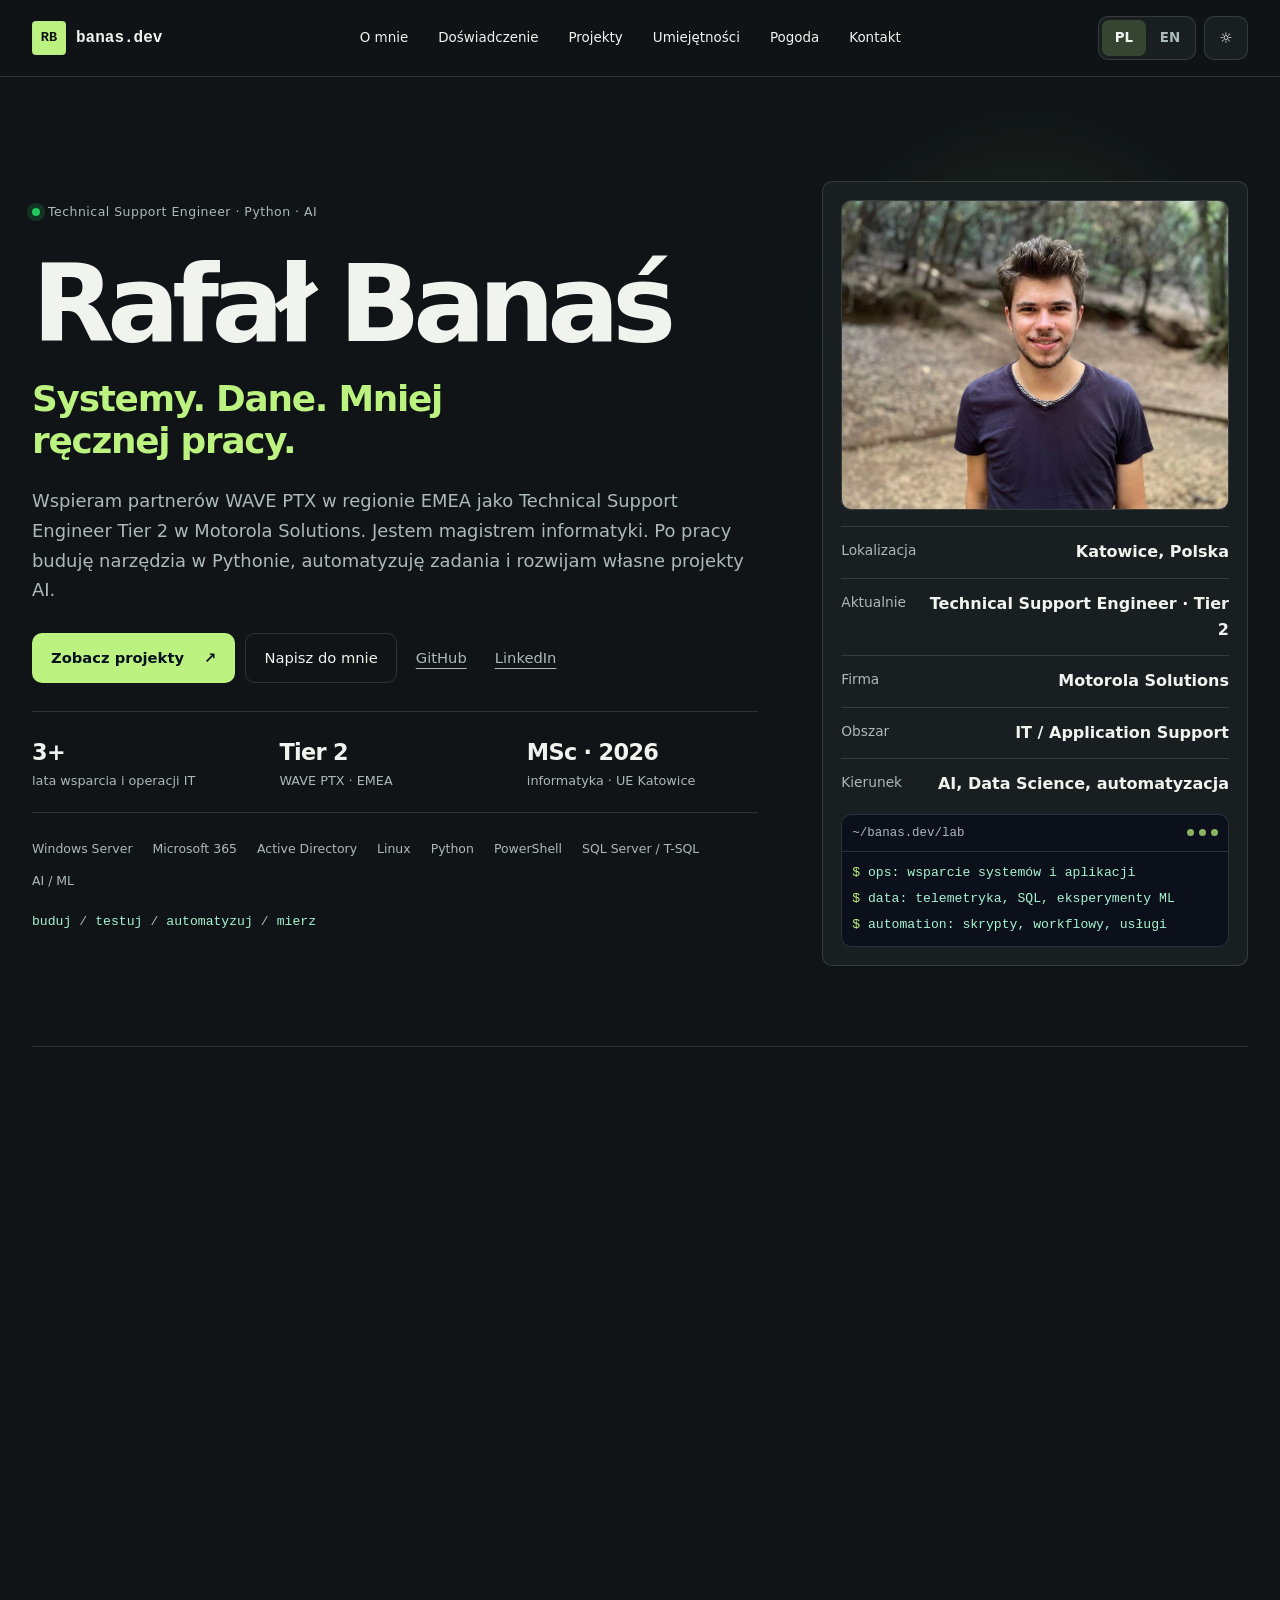
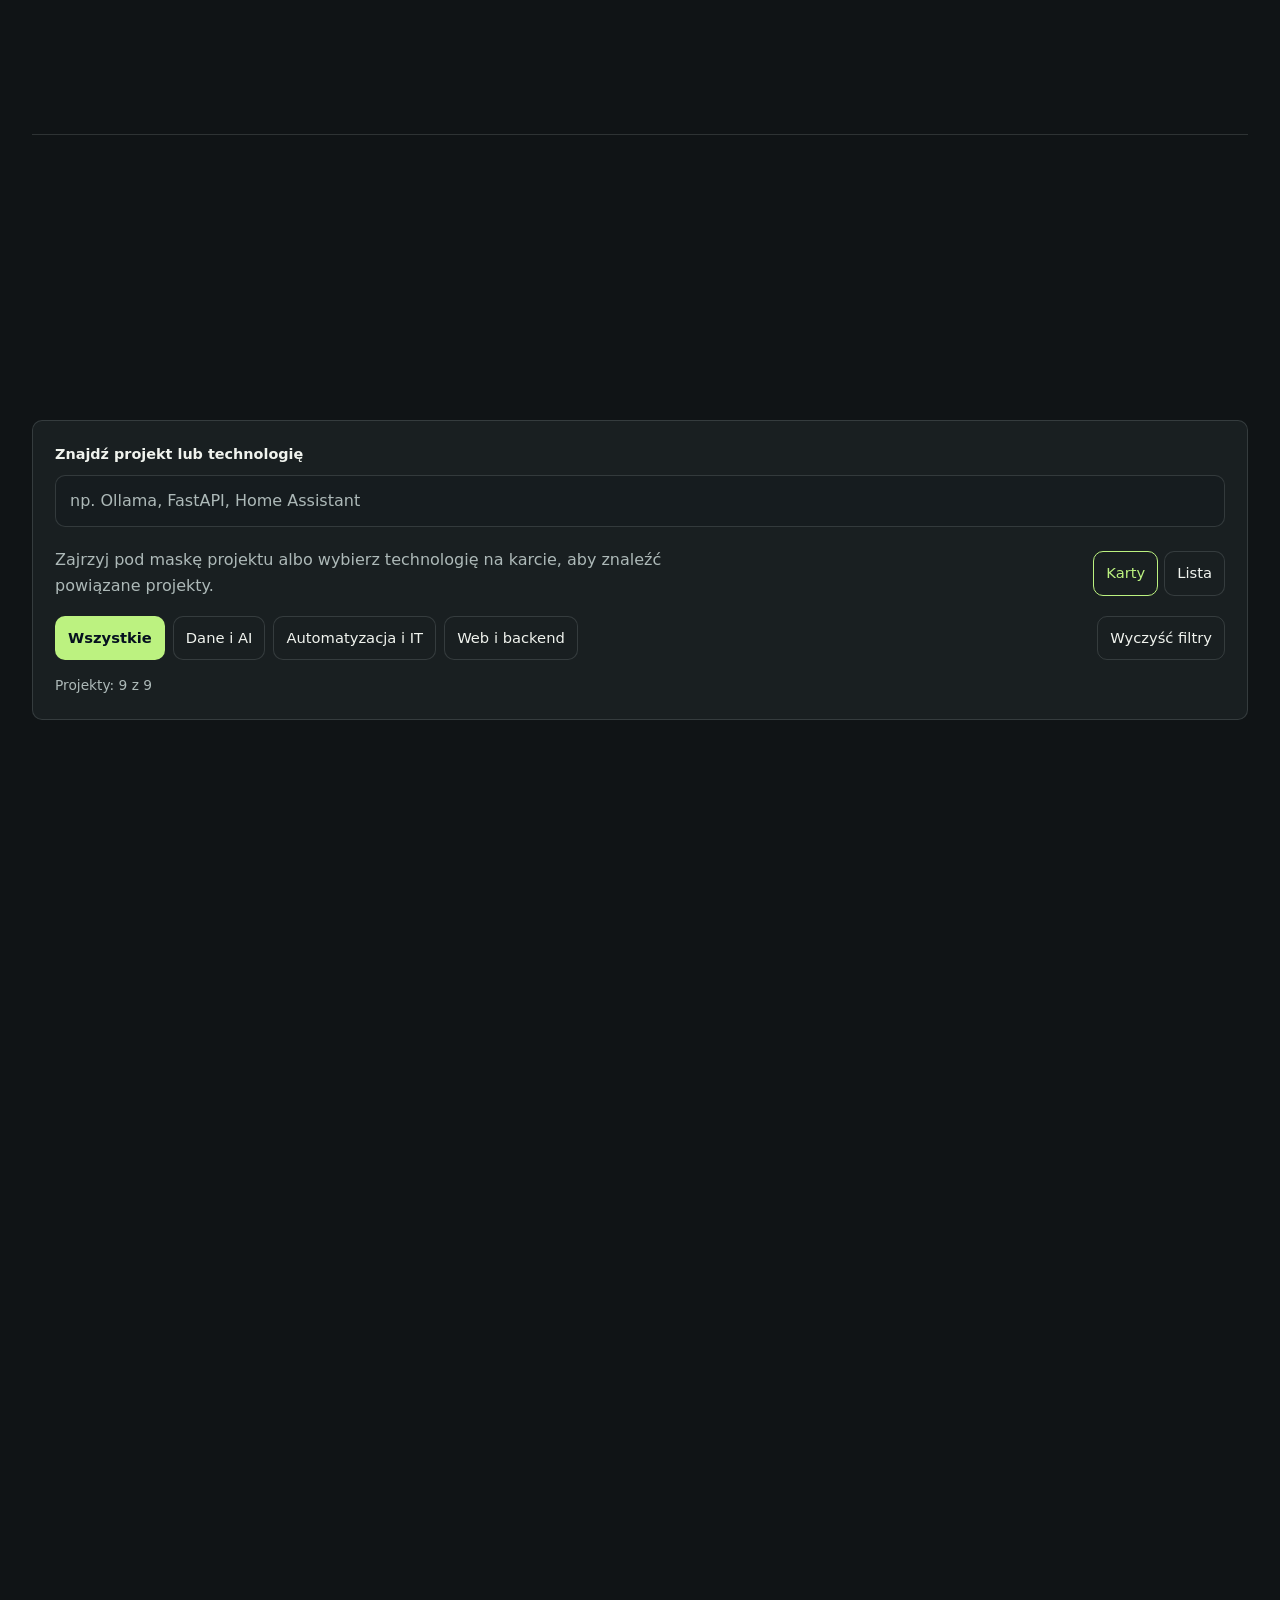
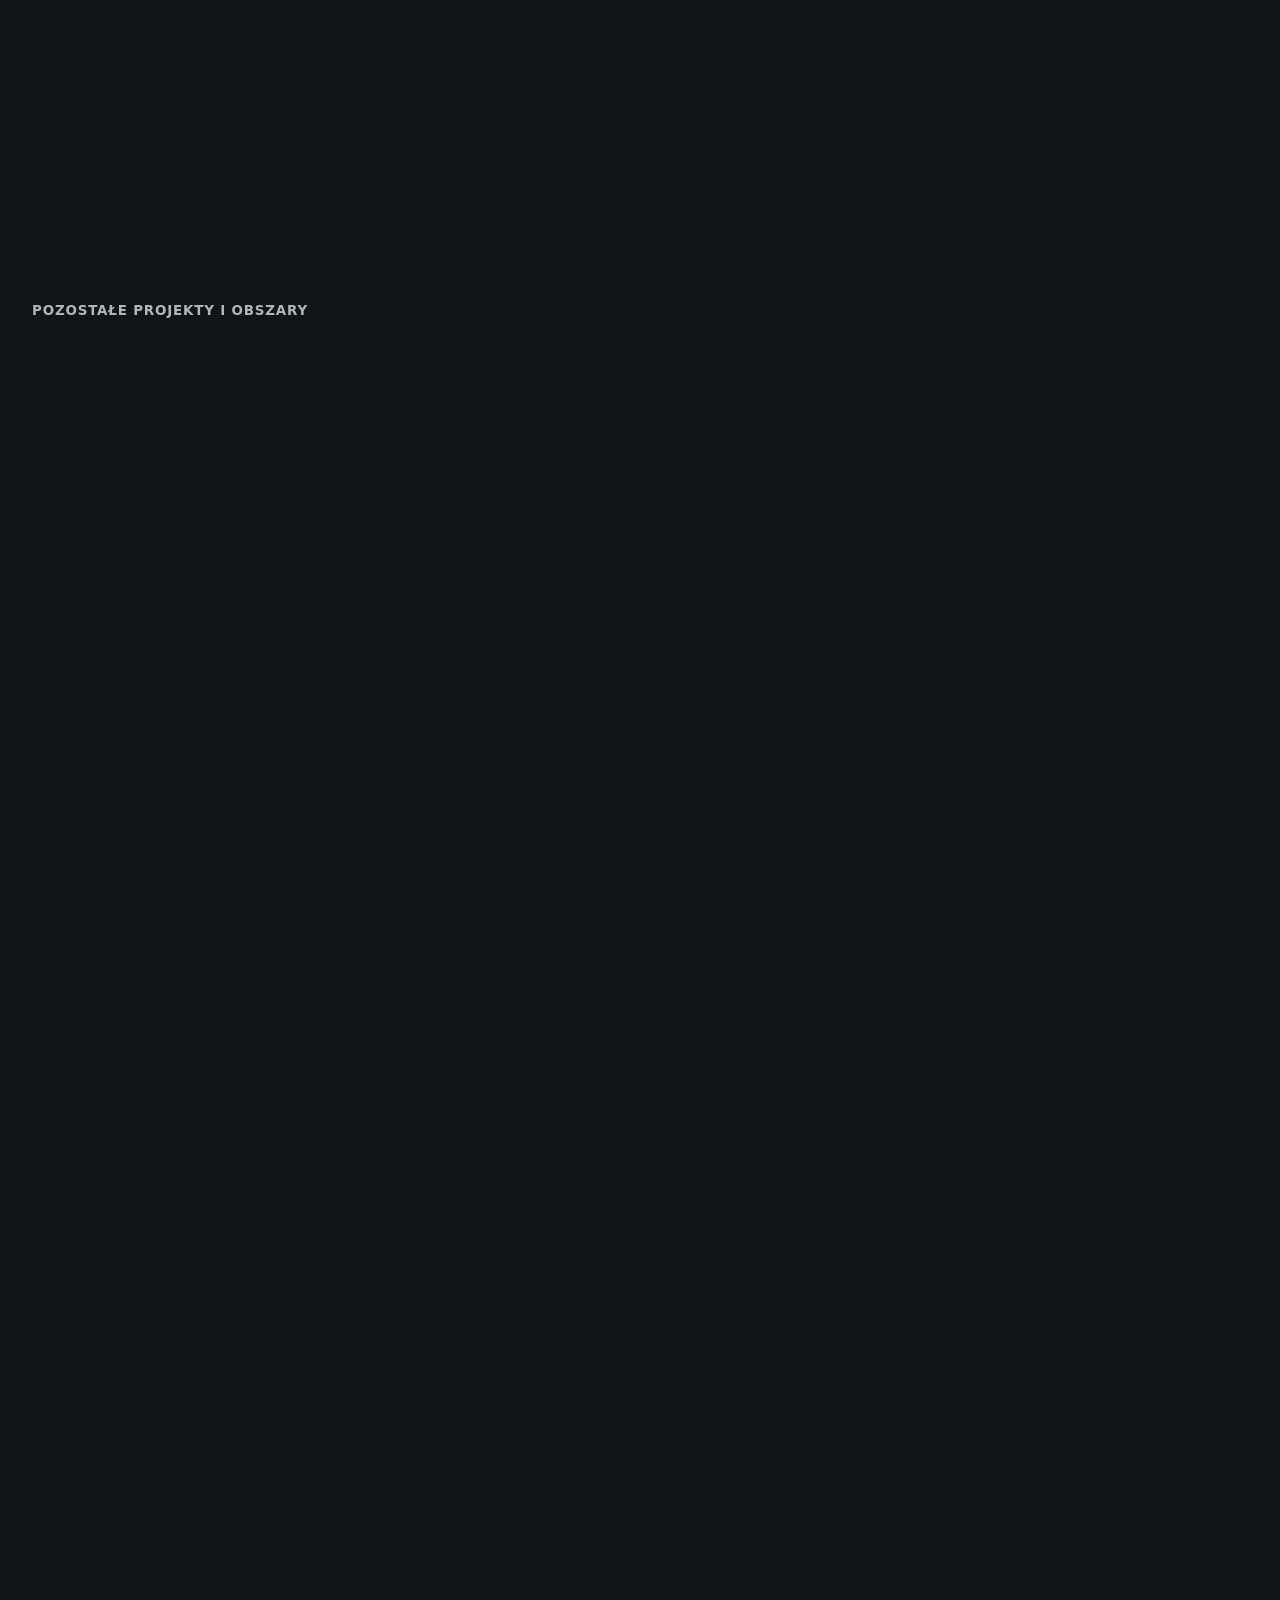
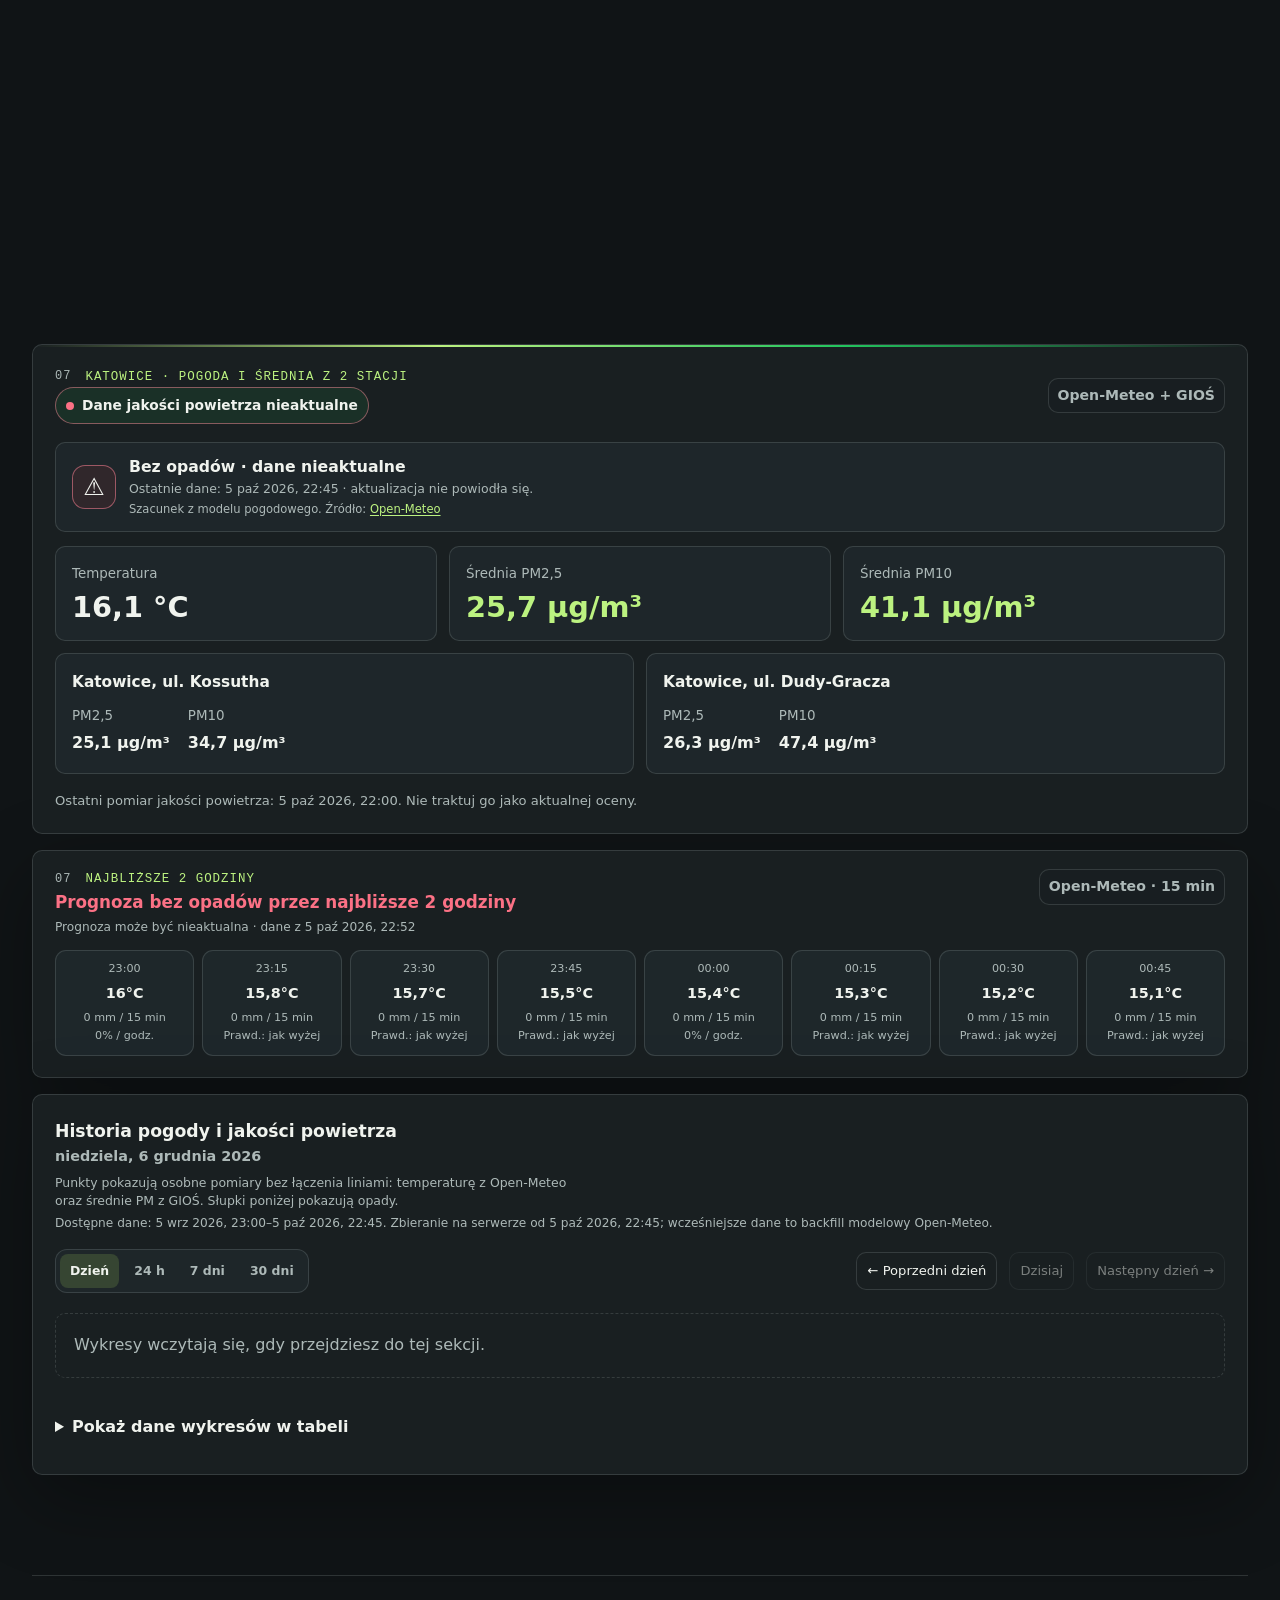
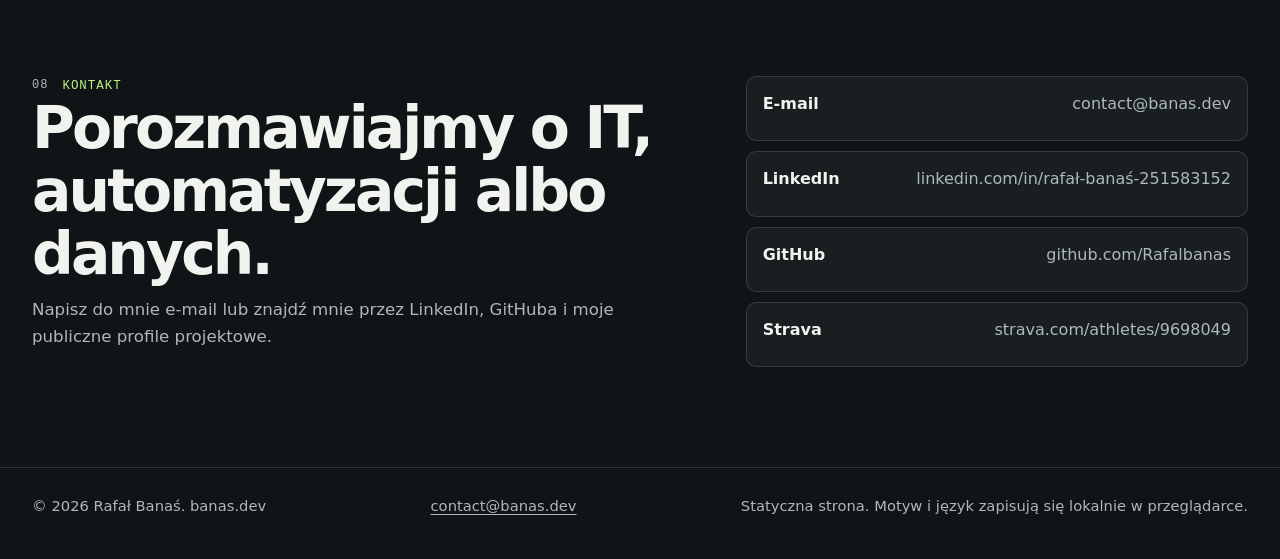
==== commit 3e3bb2bc: "feat: refresh portfolio design and integrate profile improvements" ====
--- a/index.html
+++ b/index.html
@@ -2,7 +2,7 @@
 <html lang="pl">
 <head>
     <meta charset="UTF-8">
-    <meta http-equiv="Content-Security-Policy" content="default-src 'self'; script-src 'self' 'sha256-/ls9Q8HCJYpp3PVbi4fZhuwLBGHOBhRHlkICfas5RRY=' 'sha256-wrRY6iqijv/iOAN6uBJ2HEPJMWaNueUKC0c88iYhsKI='; script-src-attr 'none'; style-src 'self' 'sha256-SSTIiphw7cudc1UrIR4vopMNGeXNaHnHrXOAO7WhnFA='; style-src-attr 'unsafe-inline'; img-src 'self' data:; connect-src 'self'; object-src 'none'; base-uri 'self'; form-action 'none'">
+    <meta http-equiv="Content-Security-Policy" content="default-src 'self'; script-src 'self' 'sha256-cix/0LmncDSxiveuYC1L8+nMvdsmJuHYhpj6WUc65wU=' 'sha256-/ls9Q8HCJYpp3PVbi4fZhuwLBGHOBhRHlkICfas5RRY=' 'sha256-92POHWL+dk/LdvS89R3pLkLimaauZ2nKMUYvHoVvCWQ='; script-src-attr 'none'; style-src 'self' 'sha256-CGS3sVlcM8ckISk286ql+/xe47K55E9BZUjFOIgYrrE='; style-src-attr 'unsafe-inline'; img-src 'self' data:; connect-src 'self'; object-src 'none'; base-uri 'self'; form-action 'none'">
     <meta name="referrer" content="strict-origin-when-cross-origin">
     <meta name="viewport" content="width=device-width, initial-scale=1.0">
     <title>Rafał Banaś | Technical Support Engineer · Python & AI</title>
@@ -26,30 +26,37 @@
     <meta name="twitter:description" content="Technical Support Engineer Tier 2, magister informatyki, projekty Python, AI i automatyzacja.">
     <meta name="twitter:image" content="https://banas.dev/cv_photo.webp">
 
+    <script data-cfasync="false" id="themeBootstrap">
+        (() => {
+            try {
+                document.documentElement.classList.toggle("light", localStorage.getItem("banas_theme") === "light");
+            } catch { /* Default dark theme when storage is unavailable. */ }
+        })();
+    </script>
     <style>
         :root {
             color-scheme: dark;
             --bg: #101416;
             --bg-soft: #161c1f;
-            --surface: rgba(26, 33, 36, 0.88);
+            --surface: #191f21;
             --surface-strong: #20292d;
             --text: #f0f3ee;
             --muted: #adb9b8;
-            --line: rgba(148, 163, 184, 0.22);
+            --line: rgba(173, 185, 184, 0.19);
             --accent: #bcf280;
             --accent-2: #22c55e;
             --accent-3: #f59e0b;
             --code: #a7f3d0;
             --danger: #fb7185;
             --shadow: 0 24px 80px rgba(0, 0, 0, 0.32);
-            --radius: 16px;
-            --max: 1160px;
-        }
-
-        body.light {
+            --radius: 10px;
+            --max: 1240px;
+        }
+
+        html.light {
             color-scheme: light;
-            --bg: #f6f7f9;
-            --bg-soft: #ffffff;
+            --bg: #f5f5ef;
+            --bg-soft: #eeeee7;
             --surface: rgba(255, 255, 255, 0.9);
             --surface-strong: #ffffff;
             --text: #172033;
@@ -79,9 +86,7 @@
             position: relative;
             margin: 0;
             min-height: 100vh;
-            background:
-                radial-gradient(ellipse at 80% 0%, rgba(151, 193, 112, 0.09), transparent 32%),
-                linear-gradient(135deg, var(--bg), var(--bg-soft));
+            background: var(--bg);
             color: var(--text);
             font-family: Inter, ui-sans-serif, system-ui, -apple-system, BlinkMacSystemFont, "Segoe UI", sans-serif;
             line-height: 1.65;
@@ -96,8 +101,8 @@
             background-image:
                 linear-gradient(rgba(148, 163, 184, 0.055) 1px, transparent 1px),
                 linear-gradient(90deg, rgba(148, 163, 184, 0.045) 1px, transparent 1px);
-            background-size: 42px 42px;
-            mask-image: linear-gradient(to bottom, black, transparent 78%);
+            background-size: 80px 80px;
+            mask-image: linear-gradient(to bottom, rgba(0, 0, 0, 0.45), transparent 850px);
         }
 
         body.js-ready .reveal {
@@ -134,7 +139,7 @@
         }
 
         .page {
-            width: min(100% - 32px, var(--max));
+            width: min(100% - 64px, var(--max));
             margin: 0 auto;
         }
 
@@ -168,8 +173,8 @@
         }
 
         .nav {
-            width: min(100% - 32px, var(--max));
-            min-height: 68px;
+            width: min(100% - 64px, var(--max));
+            min-height: 76px;
             margin: 0 auto;
             display: flex;
             align-items: center;
@@ -192,11 +197,11 @@
             display: grid;
             place-items: center;
             border: 1px solid var(--line);
-            border-radius: var(--radius);
-            background: var(--surface);
-            color: var(--accent);
+            border-radius: 4px;
+            background: var(--accent);
+            color: var(--bg);
             font-size: 0.85rem;
-            box-shadow: inset 0 0 18px color-mix(in srgb, var(--accent) 14%, transparent);
+            box-shadow: none;
         }
 
         .nav-links {
@@ -347,12 +352,12 @@
             --hero-glow-x: 50%;
             --hero-glow-y: 42%;
             position: relative;
-            min-height: min(800px, calc(100svh - 68px));
+            min-height: min(900px, calc(100svh - 76px));
             display: grid;
-            grid-template-columns: minmax(0, 1.4fr) minmax(280px, 0.8fr);
+            grid-template-columns: minmax(0, 1.45fr) minmax(280px, 0.85fr);
             align-items: center;
-            gap: 64px;
-            padding: 80px 0 64px;
+            gap: clamp(32px, 5vw, 80px);
+            padding: 88px 0 80px;
         }
 
         .hero::before {
@@ -362,7 +367,7 @@
             width: min(440px, 58vw);
             aspect-ratio: 1;
             border-radius: 50%;
-            background: radial-gradient(circle at var(--hero-glow-x) var(--hero-glow-y), rgba(56, 189, 248, 0.20), rgba(34, 197, 94, 0.08) 34%, transparent 68%);
+            background: radial-gradient(circle at var(--hero-glow-x) var(--hero-glow-y), rgba(188, 242, 128, 0.10), transparent 68%);
             filter: blur(18px);
             opacity: 0.86;
             pointer-events: none;
@@ -399,17 +404,18 @@
         }
 
         h1 {
-            margin: 22px 0 18px;
-            font-size: clamp(2.8rem, 7vw, 6.2rem);
-            line-height: 0.98;
-            letter-spacing: -0.055em;
+            margin: 28px 0 24px;
+            font-size: clamp(3.6rem, 8.4vw, 7.3rem);
+            line-height: 0.94;
+            letter-spacing: -0.07em;
+            font-weight: 800;
         }
 
         .hero-role {
             margin-bottom: 24px;
             max-width: 20ch;
             color: var(--accent);
-            font-size: clamp(1.5rem, 3vw, 2.5rem);
+            font-size: clamp(1.5rem, 2.8vw, 2.25rem);
             line-height: 1.18;
             letter-spacing: -0.035em;
             font-weight: 650;
@@ -493,8 +499,8 @@
             border: 1px solid var(--line);
             border-radius: var(--radius);
             background: var(--surface);
-            box-shadow: var(--shadow);
-            padding: 14px;
+            box-shadow: none;
+            padding: 18px;
             overflow: hidden;
             min-width: 0;
         }
@@ -506,9 +512,8 @@
             content: "";
             position: absolute;
             inset: 0 0 auto 0;
-            height: 2px;
-            background: linear-gradient(90deg, transparent, color-mix(in srgb, var(--accent) 68%, transparent), color-mix(in srgb, var(--accent-2) 42%, transparent), transparent);
-            opacity: 0.75;
+            height: 0;
+            background: var(--accent);
         }
 
         .profile-photo {
@@ -518,31 +523,6 @@
             object-position: center 28%;
             border-radius: var(--radius);
             border: 1px solid var(--line);
-            cursor: pointer;
-            transition: opacity 180ms ease, transform 180ms ease;
-        }
-
-        .profile-photo:hover {
-            transform: translateY(-2px);
-        }
-
-        .photo-switch {
-            display: block;
-            width: 100%;
-            padding: 0;
-            border: 0;
-            border-radius: var(--radius);
-            background: transparent;
-            color: var(--muted);
-            font: inherit;
-            cursor: pointer;
-            text-align: left;
-        }
-
-        .photo-hint {
-            display: block;
-            padding: 8px 2px 0;
-            font-size: 0.75rem;
         }
 
         .profile-meta {
@@ -560,7 +540,7 @@
             font-family: "SFMono-Regular", Consolas, "Liberation Mono", monospace;
         }
 
-        body.light .lab-terminal {
+        html.light .lab-terminal {
             background: var(--bg-soft);
         }
 
@@ -623,7 +603,7 @@
         }
 
         .section {
-            padding: 76px 0;
+            padding: 100px 0;
             border-top: 1px solid var(--line);
         }
 
@@ -632,7 +612,7 @@
             grid-template-columns: minmax(0, 0.35fr) minmax(0, 0.65fr);
             gap: 32px;
             align-items: start;
-            margin-bottom: 28px;
+            margin-bottom: 40px;
         }
 
         .section-kicker {
@@ -645,9 +625,9 @@
 
         h2 {
             margin-bottom: 10px;
-            font-size: clamp(1.8rem, 4vw, 3rem);
+            font-size: clamp(2rem, 4.6vw, 3.65rem);
             line-height: 1.08;
-            letter-spacing: -0.035em;
+            letter-spacing: -0.05em;
         }
 
         .section-lead {
@@ -681,9 +661,9 @@
         }
 
         .card:hover {
-            transform: translateY(-2px);
+            transform: none;
             border-color: color-mix(in srgb, var(--accent) 48%, var(--line));
-            background: color-mix(in srgb, var(--surface) 82%, rgba(56, 189, 248, 0.08));
+            background: color-mix(in srgb, var(--surface) 94%, var(--accent));
         }
 
         .card h3 {
@@ -703,7 +683,7 @@
             border: 1px solid var(--line);
             border-radius: var(--radius);
             background: var(--surface);
-            box-shadow: var(--shadow);
+            box-shadow: none;
             padding: 22px;
         }
 
@@ -1389,6 +1369,20 @@
         .lab-specs div { padding: 12px; border: 1px solid var(--line); border-radius: 10px; }
         .lab-specs dt { color: var(--muted); font-size: 0.75rem; }
         .lab-specs dd { margin: 4px 0 0; font-weight: 750; font-size: 0.88rem; overflow-wrap: anywhere; }
+        .lab-models { margin: 24px 0 0; padding: 20px; border: 1px solid var(--line); border-radius: 12px; background: var(--bg-soft); }
+        .lab-models h4 { margin: 0 0 12px; font-size: 1.15rem; }
+        .lab-models h5 { margin: 10px 0 12px; font-size: 1.05rem; overflow-wrap: anywhere; }
+        .lab-models p { max-width: 85ch; color: var(--muted); font-size: 0.9rem; }
+        .lab-model-panel { padding: 16px 0 0; border-top: 1px solid var(--line); }
+        .lab-model-panel code { color: var(--code); overflow-wrap: anywhere; }
+        .lab-model-evidence { color: var(--accent) !important; font-size: 0.8rem !important; font-weight: 750; }
+        .lab-model-panel[data-evidence="inventory"] .lab-model-evidence { color: var(--muted) !important; }
+        .lab-model-facts { display: grid; grid-template-columns: repeat(4, minmax(0, 1fr)); gap: 14px; margin: 20px 0; }
+        .lab-model-facts dt { font-size: 0.78rem; color: var(--muted); }
+        .lab-model-facts dd { margin: 6px 0 0; font-weight: 750; overflow-wrap: anywhere; }
+        @media (max-width: 768px) {
+            .lab-model-facts { grid-template-columns: repeat(2, minmax(0, 1fr)); }
+        }
         .headless-lab {
             display: grid; grid-template-columns: minmax(0, 0.9fr) minmax(0, 1.1fr);
             gap: 20px; margin-top: 22px; border-top: 1px solid var(--line); padding-top: 22px;
@@ -2025,8 +2019,7 @@
             .icon-button:hover,
             .button:hover,
             .card:hover,
-            .timeline-item:hover,
-            .profile-photo:hover {
+            .timeline-item:hover {
                 transform: none;
             }
 
@@ -2102,6 +2095,123 @@
     outline-offset: 4px;
 }
 
+        /* Editorial rhythm, with the original engineering-lab palette. */
+        ::selection { background: var(--accent); color: var(--bg); }
+
+        .nav-links a {
+            border-color: transparent;
+            background: transparent;
+            border-radius: 4px;
+            padding-inline: 10px;
+        }
+
+        .nav-links a:hover,
+        .nav-links a.is-active {
+            background: color-mix(in srgb, var(--accent) 9%, var(--bg));
+            color: var(--accent);
+            border-color: transparent;
+        }
+
+        .hero-actions .button { padding: 12px 18px; }
+        .hero-actions .primary::after { content: "↗"; margin-left: 12px; }
+        .hero-actions a[target="_blank"] {
+            border-color: transparent;
+            padding-inline: 8px;
+            color: var(--muted);
+            text-decoration: underline;
+            text-underline-offset: 5px;
+        }
+
+        .hero-tags .tag {
+            border: 0;
+            border-radius: 0;
+            background: transparent;
+            padding: 0 12px 0 0;
+            min-height: 24px;
+            font-size: 0.78rem;
+            font-weight: 500;
+        }
+
+        .lab-chip {
+            border: 0;
+            background: transparent;
+            padding: 0;
+        }
+        .lab-chip + .lab-chip::before {
+            content: "/";
+            margin-right: 8px;
+            color: var(--muted);
+        }
+
+        main { counter-reset: chapter; }
+        .section { counter-increment: chapter; }
+        .section-kicker {
+            display: flex;
+            align-items: center;
+            gap: 14px;
+            font-family: "SFMono-Regular", Consolas, monospace;
+            font-weight: 500;
+        }
+        .section-kicker::before {
+            content: counter(chapter, decimal-leading-zero);
+            color: var(--muted);
+            font-size: 0.75rem;
+        }
+
+        #about .card {
+            border-width: 1px 0 0;
+            border-radius: 0;
+            background: transparent;
+            padding: 28px 24px 0 0;
+        }
+        #about .card h3 { font-size: 1.25rem; margin-bottom: 14px; }
+
+        .project-card { padding: 32px; }
+        .project-number {
+            font-family: inherit;
+            font-size: 3.5rem;
+            letter-spacing: -0.07em;
+            line-height: 1;
+            font-weight: 500;
+            margin-bottom: 28px;
+        }
+        .project-card h3 {
+            font-size: clamp(1.3rem, 2.2vw, 1.8rem);
+            letter-spacing: -0.04em;
+            margin-bottom: 16px;
+        }
+        .project-card > p { line-height: 1.75; }
+        .project-card[data-project-id="cycling"],
+        .project-card[data-project-id="resume"] {
+            background: color-mix(in srgb, var(--accent) 5%, var(--surface));
+        }
+        #projects[data-view="list"] .project-number { font-size: 1.5rem; margin-bottom: 12px; }
+
+        @media (min-width: 981px) {
+            .profile-panel { margin-top: 16px; }
+            .section-lead { max-width: 62ch; }
+        }
+
+        @media (max-width: 980px) {
+            .hero { padding-top: 56px; }
+            .profile-panel { width: 100%; }
+            .section { padding-block: 64px; }
+        }
+
+        @media (max-width: 620px) {
+            .page, .nav { width: min(100% - 40px, var(--max)); }
+            .hero { padding-block: 40px; }
+            h1 { font-size: clamp(2.75rem, 14.5vw, 5rem); letter-spacing: -0.065em; }
+            .hero-actions { grid-template-columns: repeat(2, minmax(0, 1fr)); }
+            .hero-actions .button { padding-inline: 10px; font-size: 0.85rem; }
+            .hero-actions .primary::after { margin-left: 0; }
+            .hero-facts { gap: 12px; }
+            .hero-facts strong { font-size: 1rem; }
+            .hero-facts span { font-size: 0.74rem; }
+            .section-heading { gap: 20px; margin-bottom: 28px; }
+            .project-card { padding: 24px; }
+            .project-number { font-size: 2.75rem; margin-bottom: 20px; }
+        }
 </style>
 </head>
 <body>
@@ -2174,10 +2284,7 @@
             </div>
 
             <aside class="profile-panel" aria-label="Profil" data-i18n-attr="aria-label:profile.aria">
-                <button class="photo-switch" id="photoSwitch" type="button" aria-label="Zmień zdjęcie profilowe" data-i18n-attr="aria-label:profile.changePhoto">
-                    <img src="cv_photo.webp" alt="Rafał Banaś" class="profile-photo" id="profilePhoto" fetchpriority="high" width="400" height="300">
-                    <span class="photo-hint" data-i18n="profile.photoHint">Dwie strony tej samej osoby ↗ Zmień zdjęcie</span>
-                </button>
+                <img src="cv_photo.webp?v=20261111" alt="Rafał Banaś" class="profile-photo" id="profilePhoto" fetchpriority="high" width="1125" height="842">
                 <div class="profile-meta">
                     <div class="meta-row">
                         <span data-i18n="profile.locationLabel">Lokalizacja</span>
@@ -2627,7 +2734,7 @@
                     <div class="project-number">09</div>
                     <span class="project-kind" data-i18n="explorer.privateLab">Własne laboratorium · dokumentacja prywatna</span>
                     <h3 data-i18n="projects.homelabTitle">Homelab · Linux, lokalne AI i automatyzacja</h3>
-                    <p data-i18n="projects.homelabSummary">Lokalne AI na Ubuntu, dostępne z Maca również poza domem przez jumphost VPS Mikrus. Obok Ollama działają Home Assistant OS na KVM/libvirt oraz pulpit/Steam na żądanie — bez potrzeby stałego IP w domu, osobnego VPN i przekierowania portów na domowym routerze.</p>
+                    <p data-i18n="projects.homelabSummary">Moja zdalna stacja AI: na co dzień pracuję bez GUI, z lokalną Gemma 4 12B na RTX 3060. Korzystam z niej z laptopa Mac przez VPS Mikrus także poza domem i przy zmiennym IP domowego łącza. Pulpit i Steam uruchamiam na żądanie, a obok modeli działa Home Assistant OS na KVM/libvirt.</p>
                     <dl class="lab-specs">
                         <div><dt data-i18n="cases.homelab.system">System</dt><dd>Ubuntu</dd></div>
                         <div><dt>CPU</dt><dd data-i18n="cases.homelab.cpu">AMD Ryzen 5 5500 · 6 rdzeni / 12 wątków</dd></div>
@@ -2635,10 +2742,45 @@
                         <div><dt>GPU</dt><dd>RTX 3060 · 12 GB</dd></div>
                         <div><dt data-i18n="cases.homelab.virtualization">Wirtualizacja</dt><dd>KVM / libvirt</dd></div>
                     </dl>
+                    <section class="lab-models" id="labModels" aria-labelledby="lab-models-title">
+                        <h4 id="lab-models-title" data-i18n="models.title">Lokalne modele: co naprawdę uruchamiam</h4>
+                        <p data-i18n="models.intro">Potwierdzony profil pracy oddzielam od starszego inwentarza modeli. Poniżej są zapisane fakty, nie lista usług dostępnych publicznie ani przyciski pobierania modeli.</p>
+                        <div class="lab-mode-switch" id="labModelSwitch" role="group" aria-label="Wybierz opis modelu" data-i18n-attr="aria-label:models.selector" hidden>
+                            <button class="button" type="button" data-lab-model="gemma" aria-pressed="true" aria-controls="labModelGemma labModelQwen labModelGptoss" data-i18n="models.gemmaButton">Gemma · potwierdzona</button>
+                            <button class="button" type="button" data-lab-model="qwen" aria-pressed="false" aria-controls="labModelGemma labModelQwen labModelGptoss" data-i18n="models.qwenButton">Qwen · inwentarz</button>
+                            <button class="button" type="button" data-lab-model="gptoss" aria-pressed="false" aria-controls="labModelGemma labModelQwen labModelGptoss" data-i18n="models.gptossButton">GPT-OSS · inwentarz</button>
+                        </div>
+                        <section class="lab-model-panel" id="labModelGemma" data-lab-model-panel="gemma" data-evidence="owner-log" aria-labelledby="lab-gemma-title">
+                            <p class="lab-model-evidence" data-i18n="models.gemmaEvidence">Uruchomienie potwierdzone przez właściciela · 09.11.2026</p>
+                            <h5 id="lab-gemma-title">Gemma 4 12B · Q4_K_M</h5>
+                            <code>gemma4:12b-it-q4_K_M</code>
+                            <p data-i18n="models.gemmaBody">To mój potwierdzony profil lokalnej pracy. W odczycie bez GUI model jest załadowany, a stacja wykonuje inferencję. Wskazanie 100% GPU w ollama ps opisuje rozmieszczenie modelu, nie stałe obciążenie karty.</p>
+                            <dl class="lab-model-facts">
+                                <div><dt data-i18n="models.processVram">VRAM procesu Ollama</dt><dd>8858 MiB</dd></div>
+                                <div><dt data-i18n="models.configuredContext">Ustawiony limit kontekstu</dt><dd>65 536</dd></div>
+                                <div><dt data-i18n="models.taskInput">Wejście zadania w logu</dt><dd>47 392</dd></div>
+                                <div><dt data-i18n="models.placement">Według ollama ps</dt><dd>100% GPU</dd></div>
+                            </dl>
+                            <p data-i18n="models.gemmaLimit">Log raportuje zadanie z 47 392 tokenami wejścia, a nie test wykorzystania całego limitu 65 536. GPU zajmuje łącznie 8899 MiB; pozostaje 3389 MiB. Chwilowe 95% obciążenia i 166 W nie dowodzą oszczędności energii dzięki headless ani jakości odpowiedzi modelu.</p>
+                        </section>
+                        <section class="lab-model-panel" id="labModelQwen" data-lab-model-panel="qwen" data-evidence="inventory" aria-labelledby="lab-qwen-title">
+                            <p class="lab-model-evidence" data-i18n="models.inventoryEvidence">Inwentarz z 26.10.2026 · nie potwierdza dzisiejszego załadowania</p>
+                            <h5 id="lab-qwen-title">Qwen3.5 9B / Qwen3.8 27B IQ2</h5>
+                            <p data-i18n="models.qwenBody">Dokumentacja wymienia qwen3.5:9b o rozmiarze 6,1 GiB oraz warianty Qwen3.8 27B IQ2_XS/IQ2_S o rozmiarach około 8,7–9,3 GiB. To rozmiary z inwentarza, nie pomiary zajętej VRAM. Nie przedstawiam ich jako modeli aktualnie pracujących równocześnie.</p>
+                            <p data-i18n="models.qwenLimit">Większa liczba parametrów nie musi oznaczać większego pliku: silniejsza kwantyzacja zmniejsza wagi, ale wymaga oceny kompromisów jakościowych. Dopasowanie wag do 12 GiB nie gwarantuje miejsca na kontekst, bufory i cały proces.</p>
+                        </section>
+                        <section class="lab-model-panel" id="labModelGptoss" data-lab-model-panel="gptoss" data-evidence="inventory" aria-labelledby="lab-gptoss-title">
+                            <p class="lab-model-evidence" data-i18n="models.inventoryEvidence">Inwentarz z 26.10.2026 · nie potwierdza dzisiejszego załadowania</p>
+                            <h5 id="lab-gptoss-title">gpt-oss:20b</h5>
+                            <p data-i18n="models.gptossBody">Inwentarz zawiera gpt-oss:20b z raportowanym rozmiarem 12,1 GiB. To nie dowód pełnego uruchomienia na karcie z 12 GiB VRAM. W tych materiałach nie ma porównywalnego logu jego aktywnej pracy.</p>
+                            <p data-i18n="models.gptossLimit">Uruchomienie większego profilu może wymagać innej kwantyzacji, krótszego kontekstu lub częściowego offloadu do RAM/CPU, zależnie od backendu. RAM stacji nie sumuje się z VRAM w jedną równie szybką pamięć; offload zmienia profil wydajności.</p>
+                        </section>
+                        <p data-i18n="models.budget">Mój budżet to 12 GiB VRAM: wagi + pamięć kontekstu + bufory + pozostałe procesy. Headless odzyskuje w tej parze 189 MiB, nie dodatkową kartę GPU. Modele i kontekst dobieram do faktycznych pomiarów, a nie samej nazwy „12B” czy „27B”. Przełącznik tylko zmienia opis, nie ładuje modelu.</p>
+                    </section>
                     <details class="project-details" data-case-study="homelab"><summary data-i18n="explorer.open">Poznaj projekt od środka</summary>
                         <div class="case-panel" data-case-panel="overview">
                             <h4 data-i18n="explorer.overview">Cel i mój wkład</h4>
-                            <p data-i18n="cases.homelab.role">Konfiguruję i dokumentuję środowisko, w którym jedna stacja obsługuje lokalną inferencję, maszynę wirtualną Home Assistant i zadania graficzne. Rozwijam narzędzia do zarządzania usługami i sesją, zamiast utrzymywać pulpit aktywny przez cały czas.</p>
+                            <p data-i18n="cases.homelab.role">Na co dzień używam stacji bez uruchomionego pulpitu: lokalne modele i usługi działają niezależnie od GNOME. Z laptopa Mac przez Mikrus korzystam z narzędzi i mocy GPU, a GUI włączam na żądanie. Dokumentuję konfigurację, zarządzam usługami i dobieram obciążenia do zasobów.</p>
                             <section class="headless-lab" aria-labelledby="headless-lab-title">
                                 <h5 id="headless-lab-title" data-i18n="headless.title">Serwer na co dzień. Pulpit wtedy, gdy go potrzebuję.</h5>
                                 <p data-i18n="headless.intro">Headless to tryb pracy, nie rezygnacja z GUI na zawsze. Usługi nie potrzebują otwartego pulpitu. W tym homelabie GNOME jest już zainstalowane i można je uruchomić przez SSH, mając działający dostęp i odpowiednie uprawnienia.</p>
@@ -2678,11 +2820,11 @@
                                     <h6 id="lab-route-title" data-i18n="headless.routeTitle">Mac → jumphost Mikrus → homelab</h6>
                                     <p data-i18n="headless.routeUsage">Taką trasą korzystam ze środowiska pracy z OpenCode — to działający przykład zdalnej administracji i programowania. Ollama na stacji może obsługiwać wybrane lokalne modele; inni dostawcy skonfigurowani w OpenCode mogą być chmurowi.</p>
                                     <ol class="case-flow">
-                                        <li><strong>Mac</strong><p data-i18n="headless.routeMac">Klient dostępu. Łączę się przez SSH do VPS Mikrus, zamiast otwierać bezpośredni dostęp do stacji z internetu.</p></li>
+                                        <li><strong>Mac</strong><p data-i18n="headless.routeMac">Mój laptop jest klientem: daje ekran i narzędzia dostępu, a lokalny model pracuje na stacji z RTX 3060. Łączę się przez SSH do VPS Mikrus, zamiast wystawiać stację bezpośrednio do internetu.</p></li>
                                         <li><strong>VPS Mikrus</strong><p data-i18n="headless.routeVps">Punkt pośredni, czyli jumphost. Zwrotny punkt tunelu administracyjnego nasłuchuje tylko lokalnie na VPS, a nie publicznie jako osobna usługa.</p></li>
                                         <li><strong>Ubuntu / homelab</strong><p data-i18n="headless.routeLab">Usługa reverse SSH zestawia połączenie wychodzące ze stacji do Mikrusa. Tym połączeniem można wrócić do administracji homelabu z Maca przez jumphost.</p></li>
                                     </ol>
-                                    <p data-i18n="headless.routeDirection">Kierunek zestawienia tunelu: homelab → Mikrus. Droga dostępu użytkownika: Mac → Mikrus → homelab. Nie wymaga to bezpośredniego przekierowania portu stacji na domowym routerze.</p>
+                                    <p data-i18n="headless.routeDirection">Tunel wychodzi ze stacji do Mikrusa, a ja korzystam z trasy laptop Mac → VPS → stacja. Nie muszę znać aktualnego IP domu ani przekierowywać portu na domowym routerze. Zmiana IP może zerwać bieżącą sesję; dostęp wymaga wtedy ponownego zestawienia tunelu, nie gwarantuje bezprzerwowego przełączenia.</p>
                                     <p data-i18n="headless.routeLimit">Mikrus musi mieć osiągalny punkt SSH. VPS pośredniczy w dostępie, nie dodaje VRAM ani nie przejmuje obliczeń GPU. Tunel nie udostępnia automatycznie API Ollama ani RDP — potrzebują osobnej konfiguracji i uprawnień. Stacja, VPS i tunel muszą działać; to nie jest zdalne włączanie wyłączonego komputera.</p>
                                 </section>
                                 <p data-i18n="headless.demoNote">To interaktywny opis, nie panel sterowania komputerem. Przyciski niczego nie uruchamiają na serwerze. Pokazane polecenia to własne skrypty tego homelabu, wymagające konfiguracji i uprawnień; nie są uniwersalnymi poleceniami Linuxa.</p>
@@ -2694,7 +2836,7 @@
                                         <button class="button" type="button" data-lab-mode="gui" aria-pressed="false" aria-controls="labModeHeadless labModeGui labVramBreakdown" data-i18n="headless.guiButton">GUI na żądanie</button>
                                     </div>
                                     <p class="lab-vram-delta"><strong>189 MiB</strong><span data-i18n="headless.deltaCaption">mniej bez GUI w tej parze odczytów</span></p>
-                                    <p data-i18n="headless.sampleContext">Dwa odczyty właściciela z 08.11.2026 · RTX 3060 · Gemma 4 12B Q4_K_M · kontekst 65 536. W obu proces Ollama zajmuje 8858 MiB. To zapis pomiarów, nie monitoring na żywo ani pomiar jałowego systemu.</p>
+                                    <p data-i18n="headless.sampleContext">Dwa odczyty właściciela z 09.11.2026 · RTX 3060 · Gemma 4 12B Q4_K_M · kontekst 65 536. W obu proces Ollama zajmuje 8858 MiB. To zapis pomiarów, nie monitoring na żywo ani pomiar jałowego systemu.</p>
                                     <p id="labSnapshotMode" role="status" aria-live="polite" aria-atomic="true" data-i18n="headless.snapshotHeadless">Wybrany odczyt: bez GUI · 8899 MiB zajęte.</p>
                                     <meter id="labVramMeter" min="0" max="12288" value="8899" aria-labelledby="lab-vram-title" aria-describedby="labSnapshotMode labVramBreakdown">8899 / 12288 MiB</meter>
                                     <dl class="vram-readout" id="labVramBreakdown">
@@ -2706,8 +2848,8 @@
                                     <p data-i18n="headless.comparison">Bez GUI: 8899 MiB → z GUI: 9088 MiB. Headless zajmuje w tej parze o 189 MiB mniej, czyli około 2,08% odczytu z GUI. Wolna VRAM rośnie z 3200 do 3389 MiB. To konkretny przykład, nie stały zysk dla każdego Linuxa.</p>
                                     <p data-i18n="headless.interpretation">GNOME Shell raportuje 167 MiB, Xwayland 2 MiB — razem 169 MiB. Całkowita różnica wynosi 189 MiB, więc lista procesów nie wyjaśnia pozostałych 20 MiB. Pamięć modelu pozostaje zajęta; GPU-Util 0% nie oznacza jej zwolnienia. Rozmiar z ollama ps i VRAM procesu w nvidia-smi to różne odczyty.</p>
                                     <p data-i18n="headless.sampleLimit">Oba odczyty pokazują ten sam model, kontekst i pamięć procesu Ollama, ale nie są kontrolowanym benchmarkiem. Nie przenoszę tej różnicy na inne modele, aplikacje ani zużycie energii.</p>
-                                    <p data-i18n="headless.activeReading">Obciążenie a alokacja: inny odczyt podczas przetwarzania promptu pokazuje 8900 MiB VRAM, 91% GPU i 165 W. Pamięć niemal się nie zmieniła, choć karta pracuje. To chwilowa moc GPU, nie całego komputera; około 1200 tokenów/s w tym logu dotyczy promptu, nie generowania odpowiedzi.</p>
-                                    <p data-i18n="headless.generationReading">Osobny fragment generowania raportuje tg około 63–64 tokenów/s, 96% GPU i 167 W przy 8900 MiB VRAM. To obserwacja części jednego zadania, nie gwarantowane tempo odpowiedzi ani porównanie szybkości GUI i headless.</p>
+                                    <p data-i18n="headless.activeReading">Odczyt z 08.11.2026 podczas przetwarzania promptu pokazuje 8900 MiB VRAM, 91% GPU i 165 W. Pamięć niemal się nie zmieniła, choć karta pracuje. To chwilowa moc GPU, nie całego komputera; około 1200 tokenów/s w tym logu dotyczy promptu, nie generowania odpowiedzi.</p>
+                                    <p data-i18n="headless.generationReading">Fragment generowania z 08.11.2026 raportuje tg około 63–64 tokenów/s, 96% GPU i 167 W przy 8900 MiB VRAM. To obserwacja części jednego zadania, nie gwarantowane tempo odpowiedzi ani porównanie szybkości GUI i headless.</p>
                                     <fieldset class="lab-vram-calculator" id="labVramCalculator" hidden>
                                         <legend data-i18n="headless.calculator">Porównaj własne dwa odczyty</legend>
                                         <p id="labVramHelp" data-i18n="headless.calculatorHint">Ten sam model, kontekst, załadowanie i brak zmiany obciążenia; zmieniaj tylko sesję graficzną. Pola są puste celowo. Obliczenia pozostają w przeglądarce i nie są zapisywane.</p>
@@ -2739,7 +2881,7 @@
                             <h4 data-i18n="explorer.quality">Weryfikacja i ograniczenia</h4>
                             <p data-i18n="cases.homelab.limit">Opis opiera się na dokumentacji, nie na bieżącym audycie maszyny. Zainstalowany model nie musi być załadowany. Licznik sesji obserwuje procesy, nie bezczynność klawiatury i myszy. Automatyzacje Home Assistant wymagają włączonego i nieuśpionego hosta.</p>
                         </div>
-                        <div class="case-evidence"><p data-i18n="cases.homelab.privacy">Dokumentacja prywatna · przegląd 08.11.2026. Publiczny opis nie zawiera adresów, nazw hostów, danych dostępowych ani konfiguracji sieci.</p></div>
+                        <div class="case-evidence"><p data-i18n="cases.homelab.privacy">Dokumentacja prywatna · przegląd 09.11.2026. Publiczny opis nie zawiera adresów, nazw hostów, danych dostępowych ani konfiguracji sieci.</p></div>
                     </details>
                     <ul class="tags" aria-label="Technologie homelabu" data-i18n-attr="aria-label:projects.homelabTagsAria">
                         <li class="tag">Ubuntu</li><li class="tag">Ollama</li><li class="tag">KVM / libvirt</li><li class="tag">systemd</li>
@@ -3093,7 +3235,6 @@
             let selectedProjectFilter = "all";
             let selectedLabMode = "headless";
             const LAB_VRAM_SNAPSHOT = Object.freeze({ capacity: 12288, model: 8858, headless: 8899, gui: 9088 });
-            const profilePhoto = document.getElementById("profilePhoto");
             const navLinks = [...document.querySelectorAll(".nav-links a[href^='#']")];
             const langButtons = [...document.querySelectorAll(".lang-button[data-lang]")];
             const mobileMenuQuery = window.matchMedia("(max-width: 920px)");
@@ -3126,8 +3267,6 @@
             const chartLibraryRetry = document.getElementById("chartLibraryRetry");
             const weatherDataDetails = document.getElementById("weatherDataDetails");
             let chartLibraryState = "idle";
-            const photos = ["cv_photo.webp", "cv_photo2.webp"];
-            let photoIndex = 0;
             let weatherData = null;
             let weatherLoadFailed = false;
             let precipitationData = null;
@@ -3164,6 +3303,27 @@
 const translations = {
                 pl: {
                     skipLink: "Przejdź do treści",
+                    models: {
+                        title: "Lokalne modele: co naprawdę uruchamiam",
+                        intro: "Potwierdzony profil pracy oddzielam od starszego inwentarza modeli. Poniżej są zapisane fakty, nie lista usług dostępnych publicznie ani przyciski pobierania modeli.",
+                        selector: "Wybierz opis modelu",
+                        gemmaButton: "Gemma · potwierdzona",
+                        qwenButton: "Qwen · inwentarz",
+                        gptossButton: "GPT-OSS · inwentarz",
+                        gemmaEvidence: "Uruchomienie potwierdzone przez właściciela · 09.11.2026",
+                        inventoryEvidence: "Inwentarz z 26.10.2026 · nie potwierdza dzisiejszego załadowania",
+                        gemmaBody: "To mój potwierdzony profil lokalnej pracy. W odczycie bez GUI model jest załadowany, a stacja wykonuje inferencję. Wskazanie 100% GPU w ollama ps opisuje rozmieszczenie modelu, nie stałe obciążenie karty.",
+                        processVram: "VRAM procesu Ollama",
+                        configuredContext: "Ustawiony limit kontekstu",
+                        taskInput: "Wejście zadania w logu",
+                        placement: "Według ollama ps",
+                        gemmaLimit: "Log raportuje zadanie z 47 392 tokenami wejścia, a nie test wykorzystania całego limitu 65 536. GPU zajmuje łącznie 8899 MiB; pozostaje 3389 MiB. Chwilowe 95% obciążenia i 166 W nie dowodzą oszczędności energii dzięki headless ani jakości odpowiedzi modelu.",
+                        qwenBody: "Dokumentacja wymienia qwen3.5:9b o rozmiarze 6,1 GiB oraz warianty Qwen3.8 27B IQ2_XS/IQ2_S o rozmiarach około 8,7–9,3 GiB. To rozmiary z inwentarza, nie pomiary zajętej VRAM. Nie przedstawiam ich jako modeli aktualnie pracujących równocześnie.",
+                        qwenLimit: "Większa liczba parametrów nie musi oznaczać większego pliku: silniejsza kwantyzacja zmniejsza wagi, ale wymaga oceny kompromisów jakościowych. Dopasowanie wag do 12 GiB nie gwarantuje miejsca na kontekst, bufory i cały proces.",
+                        gptossBody: "Inwentarz zawiera gpt-oss:20b z raportowanym rozmiarem 12,1 GiB. To nie dowód pełnego uruchomienia na karcie z 12 GiB VRAM. W tych materiałach nie ma porównywalnego logu jego aktywnej pracy.",
+                        gptossLimit: "Uruchomienie większego profilu może wymagać innej kwantyzacji, krótszego kontekstu lub częściowego offloadu do RAM/CPU, zależnie od backendu. RAM stacji nie sumuje się z VRAM w jedną równie szybką pamięć; offload zmienia profil wydajności.",
+                        budget: "Mój budżet to 12 GiB VRAM: wagi + pamięć kontekstu + bufory + pozostałe procesy. Headless odzyskuje w tej parze 189 MiB, nie dodatkową kartę GPU. Modele i kontekst dobieram do faktycznych pomiarów, a nie samej nazwy „12B” czy „27B”. Przełącznik tylko zmienia opis, nie ładuje modelu."
+                    },
                     headless: {
                         title: "Serwer na co dzień. Pulpit wtedy, gdy go potrzebuję.",
                         intro: "Headless to tryb pracy, nie rezygnacja z GUI na zawsze. Usługi nie potrzebują otwartego pulpitu. W tym homelabie GNOME jest już zainstalowane i można je uruchomić przez SSH, mając działający dostęp i odpowiednie uprawnienia.",
@@ -3190,15 +3350,15 @@
                         webuiCredit: "Autorzy komponentu: Open WebUI Inc., Timothy Jaeryang Baek i współtwórcy projektu. Nie napisałem tych elementów od zera. W repozytorium Banas Chat licencja MIT dotyczy własnych dodatków, nie zastępuje licencji Open WebUI ani nie nadaje autorstwa upstream.",
                         routeTitle: "Mac → jumphost Mikrus → homelab",
                         routeUsage: "Taką trasą korzystam ze środowiska pracy z OpenCode — to działający przykład zdalnej administracji i programowania. Ollama na stacji może obsługiwać wybrane lokalne modele; inni dostawcy skonfigurowani w OpenCode mogą być chmurowi.",
-                        routeMac: "Klient dostępu. Łączę się przez SSH do VPS Mikrus, zamiast otwierać bezpośredni dostęp do stacji z internetu.",
+                        routeMac: "Mój laptop jest klientem: daje ekran i narzędzia dostępu, a lokalny model pracuje na stacji z RTX 3060. Łączę się przez SSH do VPS Mikrus, zamiast wystawiać stację bezpośrednio do internetu.",
                         routeVps: "Punkt pośredni, czyli jumphost. Zwrotny punkt tunelu administracyjnego nasłuchuje tylko lokalnie na VPS, a nie publicznie jako osobna usługa.",
                         routeLab: "Usługa reverse SSH zestawia połączenie wychodzące ze stacji do Mikrusa. Tym połączeniem można wrócić do administracji homelabu z Maca przez jumphost.",
-                        routeDirection: "Kierunek zestawienia tunelu: homelab → Mikrus. Droga dostępu użytkownika: Mac → Mikrus → homelab. Nie wymaga to bezpośredniego przekierowania portu stacji na domowym routerze.",
+                        routeDirection: "Tunel wychodzi ze stacji do Mikrusa, a ja korzystam z trasy laptop Mac → VPS → stacja. Nie muszę znać aktualnego IP domu ani przekierowywać portu na domowym routerze. Zmiana IP może zerwać bieżącą sesję; dostęp wymaga wtedy ponownego zestawienia tunelu, nie gwarantuje bezprzerwowego przełączenia.",
                         routeLimit: "Mikrus musi mieć osiągalny punkt SSH. VPS pośredniczy w dostępie, nie dodaje VRAM ani nie przejmuje obliczeń GPU. Tunel nie udostępnia automatycznie API Ollama ani RDP — potrzebują osobnej konfiguracji i uprawnień. Stacja, VPS i tunel muszą działać; to nie jest zdalne włączanie wyłączonego komputera.",
                         demoNote: "To interaktywny opis, nie panel sterowania komputerem. Przyciski niczego nie uruchamiają na serwerze. Pokazane polecenia to własne skrypty tego homelabu, wymagające konfiguracji i uprawnień; nie są uniwersalnymi poleceniami Linuxa.",
                         vramTitle: "VRAM: moje odczyty headless i GUI",
                         deltaCaption: "mniej bez GUI w tej parze odczytów",
-                        sampleContext: "Dwa odczyty właściciela z 08.11.2026 · RTX 3060 · Gemma 4 12B Q4_K_M · kontekst 65 536. W obu proces Ollama zajmuje 8858 MiB. To zapis pomiarów, nie monitoring na żywo ani pomiar jałowego systemu.",
+                        sampleContext: "Dwa odczyty właściciela z 09.11.2026 · RTX 3060 · Gemma 4 12B Q4_K_M · kontekst 65 536. W obu proces Ollama zajmuje 8858 MiB. To zapis pomiarów, nie monitoring na żywo ani pomiar jałowego systemu.",
                         snapshotHeadless: "Wybrany odczyt: bez GUI · 8899 MiB zajęte.",
                         snapshotGui: "Wybrany odczyt: z GUI · 9088 MiB zajęte.",
                         total: "Zajęte łącznie",
@@ -3208,8 +3368,8 @@
                         comparison: "Bez GUI: 8899 MiB → z GUI: 9088 MiB. Headless zajmuje w tej parze o 189 MiB mniej, czyli około 2,08% odczytu z GUI. Wolna VRAM rośnie z 3200 do 3389 MiB. To konkretny przykład, nie stały zysk dla każdego Linuxa.",
                         interpretation: "GNOME Shell raportuje 167 MiB, Xwayland 2 MiB — razem 169 MiB. Całkowita różnica wynosi 189 MiB, więc lista procesów nie wyjaśnia pozostałych 20 MiB. Pamięć modelu pozostaje zajęta; GPU-Util 0% nie oznacza jej zwolnienia. Rozmiar z ollama ps i VRAM procesu w nvidia-smi to różne odczyty.",
                         sampleLimit: "Oba odczyty pokazują ten sam model, kontekst i pamięć procesu Ollama, ale nie są kontrolowanym benchmarkiem. Nie przenoszę tej różnicy na inne modele, aplikacje ani zużycie energii.",
-                        activeReading: "Obciążenie a alokacja: inny odczyt podczas przetwarzania promptu pokazuje 8900 MiB VRAM, 91% GPU i 165 W. Pamięć niemal się nie zmieniła, choć karta pracuje. To chwilowa moc GPU, nie całego komputera; około 1200 tokenów/s w tym logu dotyczy promptu, nie generowania odpowiedzi.",
-                        generationReading: "Osobny fragment generowania raportuje tg około 63–64 tokenów/s, 96% GPU i 167 W przy 8900 MiB VRAM. To obserwacja części jednego zadania, nie gwarantowane tempo odpowiedzi ani porównanie szybkości GUI i headless.",
+                        activeReading: "Odczyt z 08.11.2026 podczas przetwarzania promptu pokazuje 8900 MiB VRAM, 91% GPU i 165 W. Pamięć niemal się nie zmieniła, choć karta pracuje. To chwilowa moc GPU, nie całego komputera; około 1200 tokenów/s w tym logu dotyczy promptu, nie generowania odpowiedzi.",
+                        generationReading: "Fragment generowania z 08.11.2026 raportuje tg około 63–64 tokenów/s, 96% GPU i 167 W przy 8900 MiB VRAM. To obserwacja części jednego zadania, nie gwarantowane tempo odpowiedzi ani porównanie szybkości GUI i headless.",
                         calculator: "Porównaj własne dwa odczyty",
                         calculatorHint: "Ten sam model, kontekst, załadowanie i brak zmiany obciążenia; zmieniaj tylko sesję graficzną. Pola są puste celowo. Obliczenia pozostają w przeglądarce i nie są zapisywane.",
                         guiInput: "Z GUI · zajęte MiB",
@@ -3251,12 +3411,12 @@
                             cpu: "AMD Ryzen 5 5500 · 6 rdzeni / 12 wątków",
                             ram: "30,7 GiB łącznie widoczne w systemie",
                             virtualization: "Wirtualizacja",
-                            role: "Konfiguruję i dokumentuję środowisko, w którym jedna stacja obsługuje lokalną inferencję, maszynę wirtualną Home Assistant i zadania graficzne. Rozwijam narzędzia do zarządzania usługami i sesją, zamiast utrzymywać pulpit aktywny przez cały czas.",
+                            role: "Na co dzień używam stacji bez uruchomionego pulpitu: lokalne modele i usługi działają niezależnie od GNOME. Z laptopa Mac przez Mikrus korzystam z narzędzi i mocy GPU, a GUI włączam na żądanie. Dokumentuję konfigurację, zarządzam usługami i dobieram obciążenia do zasobów.",
                             step1: "Ubuntu i systemd → usługi oraz lokalna inferencja Ollama korzystająca z GPU NVIDIA.",
                             step2: "KVM/libvirt → osobna maszyna Home Assistant OS, z udokumentowanym uruchomieniem i autostartem.",
                             step3: "Pulpit i Steam na żądanie → licznik braku Steama, gier i UxPlay zwalnia sesję graficzną, nie zatrzymując Ollama.",
                             limit: "Opis opiera się na dokumentacji, nie na bieżącym audycie maszyny. Zainstalowany model nie musi być załadowany. Licznik sesji obserwuje procesy, nie bezczynność klawiatury i myszy. Automatyzacje Home Assistant wymagają włączonego i nieuśpionego hosta.",
-                            privacy: "Dokumentacja prywatna · przegląd 08.11.2026. Publiczny opis nie zawiera adresów, nazw hostów, danych dostępowych ani konfiguracji sieci."
+                            privacy: "Dokumentacja prywatna · przegląd 09.11.2026. Publiczny opis nie zawiera adresów, nazw hostów, danych dostępowych ani konfiguracji sieci."
                         },
                         cycling: {
                             role: "Łączę badania nad danymi kolarskimi z aplikacją do przeglądania wyników. Mój zakres to pipeline analityczny, porównanie modeli i prezentacja metryk oraz pracy magisterskiej w przeglądarce.",
@@ -3355,8 +3515,6 @@
                         line3: "automation: skrypty, workflowy, usługi"
                     },
                     profile: {
-                        changePhoto: "Zmień zdjęcie profilowe",
-                        photoHint: "Dwie strony tej samej osoby ↗ Zmień zdjęcie",
                         aria: "Profil",
                         locationLabel: "Lokalizacja",
                         location: "Katowice, Polska",
@@ -3511,7 +3669,7 @@
                     },
                     projects: {
                         homelabTitle: "Homelab · Linux, lokalne AI i automatyzacja",
-                        homelabSummary: "Lokalne AI na Ubuntu, dostępne z Maca również poza domem przez jumphost VPS Mikrus. Obok Ollama działają Home Assistant OS na KVM/libvirt oraz pulpit/Steam na żądanie — bez potrzeby stałego IP w domu, osobnego VPN i przekierowania portów na domowym routerze.",
+                        homelabSummary: "Moja zdalna stacja AI: na co dzień pracuję bez GUI, z lokalną Gemma 4 12B na RTX 3060. Korzystam z niej z laptopa Mac przez VPS Mikrus także poza domem i przy zmiennym IP domowego łącza. Pulpit i Steam uruchamiam na żądanie, a obok modeli działa Home Assistant OS na KVM/libvirt.",
                         homelabTagsAria: "Technologie homelabu",
                         details: "Szczegóły techniczne i ograniczenia",
                         cyclingSummary: "Jak analizować dane z treningów kolarskich? W mojej aplikacji pokazuję wyniki pracy magisterskiej, porównanie modeli i czytnik pracy.",
@@ -3614,6 +3772,27 @@
                 },
                 en: {
                     skipLink: "Skip to content",
+                    models: {
+                        title: "Local models: what I actually run",
+                        intro: "I separate a confirmed workload from an older model inventory. These are recorded facts, not a list of public services or buttons for downloading models.",
+                        selector: "Select a model description",
+                        gemmaButton: "Gemma · confirmed",
+                        qwenButton: "Qwen · inventory",
+                        gptossButton: "GPT-OSS · inventory",
+                        gemmaEvidence: "Owner-confirmed run · 9 Nov 2026",
+                        inventoryEvidence: "Inventory from 26 Oct 2026 · not proof of being loaded today",
+                        gemmaBody: "This is my confirmed local workload profile. In the headless reading the model is loaded and the workstation is performing inference. The 100% GPU indicator in ollama ps describes model placement, not constant GPU utilization.",
+                        processVram: "Ollama process VRAM",
+                        configuredContext: "Configured context limit",
+                        taskInput: "Task input reported in the log",
+                        placement: "Reported by ollama ps",
+                        gemmaLimit: "The log reports a task with 47,392 input tokens, not a test of the entire 65,536-token limit. Total GPU memory use is 8899 MiB, leaving 3389 MiB free. Instantaneous 95% utilization and 166 W prove neither headless energy savings nor response quality.",
+                        qwenBody: "Documentation lists qwen3.5:9b at 6.1 GiB and Qwen3.8 27B IQ2_XS/IQ2_S variants at roughly 8.7–9.3 GiB. These are inventory sizes, not measured VRAM use. I do not present them as models currently running together.",
+                        qwenLimit: "More parameters need not mean a larger file: stronger quantization reduces weights but its quality trade-offs need evaluation. Fitting weights into 12 GiB does not guarantee room for context, buffers and the full process.",
+                        gptossBody: "The inventory includes gpt-oss:20b with a reported size of 12.1 GiB. This does not prove a fully GPU-resident run on a 12 GiB card. These materials contain no comparable log of it actively running.",
+                        gptossLimit: "Running a larger profile may require different quantization, a shorter context or partial RAM/CPU offload, depending on the backend. System RAM and VRAM do not combine into one equally fast memory pool; offload changes the performance profile.",
+                        budget: "My budget is 12 GiB VRAM: weights + context memory + buffers + other processes. Headless recovers 189 MiB in this pair, not another GPU. I choose models and context from actual measurements, not just a 12B or 27B label. The selector only changes descriptions; it does not load models."
+                    },
                     headless: {
                         title: "A server every day. A desktop when I need it.",
                         intro: "Headless is an operating mode, not giving up a GUI forever. Services do not need an open desktop. GNOME is already installed in this homelab and can be started over SSH, with working access and the necessary permissions.",
@@ -3640,15 +3819,15 @@
                         webuiCredit: "Component authors: Open WebUI Inc., Timothy Jaeryang Baek and the project's contributors. I did not develop these components from scratch. The Banas Chat repository's MIT license covers my additions; it does not replace the Open WebUI license or claim upstream authorship.",
                         routeTitle: "Mac → Mikrus jumphost → homelab",
                         routeUsage: "I use this route to access my OpenCode working environment, a working example of remote administration and development. Ollama on the workstation can serve selected local models; other providers configured in OpenCode may be cloud-based.",
-                        routeMac: "The access client. I connect over SSH to the Mikrus VPS rather than exposing the workstation directly to the internet.",
+                        routeMac: "My laptop is the client, providing a screen and access tools while the local model runs on the RTX 3060 workstation. I connect over SSH to the Mikrus VPS instead of exposing the workstation directly to the internet.",
                         routeVps: "The intermediary, or jumphost. The administrative reverse-tunnel endpoint listens only locally on the VPS, not publicly as a separate service.",
                         routeLab: "A reverse SSH service establishes an outbound connection from the workstation to Mikrus. This connection provides a route back to homelab administration from the Mac through the jumphost.",
-                        routeDirection: "Tunnel establishment: homelab → Mikrus. User access path: Mac → Mikrus → homelab. This avoids directly forwarding a workstation port on the home router.",
+                        routeDirection: "The workstation establishes the outbound tunnel to Mikrus; I access it along Mac laptop → VPS → workstation. I need neither the current home IP nor a forwarded port on the home router. An IP change can break the current session, so access then requires reconnecting the tunnel, not a guaranteed seamless handover.",
                         routeLimit: "Mikrus needs a reachable SSH endpoint. The VPS relays access; it does not add VRAM or take over GPU computation. The tunnel does not automatically expose the Ollama API or RDP; they need separate configuration and permissions. The workstation, VPS and tunnel must be running; this does not power on a switched-off computer.",
                         demoNote: "This is an interactive explanation, not a computer control panel. Buttons do not run anything on the server. The commands shown are custom scripts requiring configuration and permissions, not universal Linux commands.",
                         vramTitle: "VRAM: my headless and GUI readings",
                         deltaCaption: "less without the GUI in this pair of readings",
-                        sampleContext: "Two owner-supplied readings from 8 Nov 2026 · RTX 3060 · Gemma 4 12B Q4_K_M · context 65,536. The Ollama process uses 8858 MiB in both. These are recorded measurements, not live monitoring or an idle-system reading.",
+                        sampleContext: "Two owner-supplied readings from 9 Nov 2026 · RTX 3060 · Gemma 4 12B Q4_K_M · context 65,536. The Ollama process uses 8858 MiB in both. These are recorded measurements, not live monitoring or an idle-system reading.",
                         snapshotHeadless: "Selected reading: headless · 8899 MiB used.",
                         snapshotGui: "Selected reading: GUI · 9088 MiB used.",
                         total: "Total used",
@@ -3658,8 +3837,8 @@
                         comparison: "Headless: 8899 MiB → GUI: 9088 MiB. Headless uses 189 MiB less in this pair, about 2.08% of the GUI reading. Free VRAM rises from 3200 to 3389 MiB. This is one example, not a fixed gain for every Linux system.",
                         interpretation: "GNOME Shell reports 167 MiB and Xwayland 2 MiB, totaling 169 MiB. The total difference is 189 MiB, so the process list does not explain the remaining 20 MiB. Model memory remains allocated; 0% GPU utilization does not mean it was released. Size in ollama ps and process VRAM in nvidia-smi are different readings.",
                         sampleLimit: "Both readings show the same model, context and Ollama process memory, but are not a controlled benchmark. I do not extrapolate the difference to other models, applications or energy use.",
-                        activeReading: "Workload versus allocation: another reading during prompt processing shows 8900 MiB VRAM, 91% GPU utilization and 165 W. Memory barely changed while the GPU was working. This is instantaneous GPU power, not whole-computer power; roughly 1200 tokens/s in that log refers to prompt processing, not answer generation.",
-                        generationReading: "A separate generation excerpt reports tg around 63–64 tokens/s, 96% GPU utilization and 167 W with 8900 MiB VRAM. This observes part of one task, not guaranteed response speed or a GUI versus headless speed comparison.",
+                        activeReading: "A reading from 8 Nov 2026 during prompt processing shows 8900 MiB VRAM, 91% GPU utilization and 165 W. Memory barely changed while the GPU was working. This is instantaneous GPU power, not whole-computer power; roughly 1200 tokens/s in that log refers to prompt processing, not answer generation.",
+                        generationReading: "A generation excerpt from 8 Nov 2026 reports tg around 63–64 tokens/s, 96% GPU utilization and 167 W with 8900 MiB VRAM. This observes part of one task, not guaranteed response speed or a GUI versus headless speed comparison.",
                         calculator: "Compare two readings of your own",
                         calculatorHint: "Keep the same model, context, loaded state and workload; change only the graphical session. Fields are deliberately empty. Calculations stay in your browser and are not saved.",
                         guiInput: "GUI · used MiB",
@@ -3701,12 +3880,12 @@
                             cpu: "AMD Ryzen 5 5500 · 6 cores / 12 threads",
                             ram: "30.7 GiB total reported by the OS",
                             virtualization: "Virtualization",
-                            role: "I configure and document an environment where one workstation handles local inference, a Home Assistant virtual machine and graphical workloads. I develop service and session management tools rather than keeping the desktop active all the time.",
+                            role: "I use the workstation without a running desktop day to day: local models and services run independently of GNOME. From my Mac laptop through Mikrus I access tools and GPU compute, enabling a GUI on demand. I document configuration, manage services and fit workloads to the available resources.",
                             step1: "Ubuntu and systemd → services and local Ollama inference using an NVIDIA GPU.",
                             step2: "KVM/libvirt → a separate Home Assistant OS virtual machine, with documented startup and autostart.",
                             step3: "On-demand desktop and Steam → a timer for the absence of Steam, games and UxPlay releases the graphical session without stopping Ollama.",
                             limit: "This description is based on documentation, not a live machine audit. An installed model is not necessarily loaded. The session timer watches processes, not keyboard and mouse inactivity. Home Assistant automations require the host to remain powered on and awake.",
-                            privacy: "Private documentation · reviewed 8 Nov 2026. The public description excludes addresses, hostnames, credentials and network configuration."
+                            privacy: "Private documentation · reviewed 9 Nov 2026. The public description excludes addresses, hostnames, credentials and network configuration."
                         },
                         cycling: {
                             role: "I connect cycling data research with an application for exploring the results. My scope covers the analytical pipeline, model comparison and presenting metrics and the MSc thesis in the browser.",
@@ -3805,8 +3984,6 @@
                         line3: "automation: scripts, workflows, services"
                     },
                     profile: {
-                        changePhoto: "Change profile photo",
-                        photoHint: "Two sides of the same person ↗ Change photo",
                         aria: "Profile",
                         locationLabel: "Location",
                         location: "Katowice, Poland",
@@ -3961,7 +4138,7 @@
                     },
                     projects: {
                         homelabTitle: "Homelab · Linux, local AI & automation",
-                        homelabSummary: "Local AI on Ubuntu, accessible from a Mac outside the home through a Mikrus VPS jumphost. Alongside Ollama run Home Assistant OS on KVM/libvirt and an on-demand desktop/Steam, without a fixed home IP, a separate VPN or port forwarding on the home router.",
+                        homelabSummary: "My remote AI workstation: I work headless day to day, with local Gemma 4 12B on an RTX 3060. I access it from a Mac laptop through a Mikrus VPS outside the home, even with a dynamic home IP. Desktop and Steam start on demand, alongside Home Assistant OS on KVM/libvirt.",
                         homelabTagsAria: "Homelab technologies",
                         details: "Technical details and limitations",
                         cyclingSummary: "How can cycling training data be analyzed? My application presents MSc thesis results, model comparisons and a thesis reader.",
@@ -5158,6 +5335,26 @@
                 renderHomelabLab();
             }
 
+            function setupHomelabModels() {
+                const controls = document.getElementById("labModelSwitch");
+                if (!controls) return;
+                const buttons = [...controls.querySelectorAll("[data-lab-model]")];
+                const panels = [...document.querySelectorAll("#labModels [data-lab-model-panel]")];
+                function selectProfile(profile) {
+                    buttons.forEach((button) => {
+                        button.setAttribute("aria-pressed", String(button.dataset.labModel === profile));
+                    });
+                    panels.forEach((panel) => {
+                        panel.hidden = panel.dataset.labModelPanel !== profile;
+                    });
+                }
+                buttons.forEach((button) => {
+                    button.addEventListener("click", () => selectProfile(button.dataset.labModel));
+                });
+                selectProfile("gemma");
+                controls.hidden = false;
+            }
+
             function setupProjectExplorer() {
                 const section = document.getElementById("projects");
                 const viewButtons = [...section.querySelectorAll("[data-project-view]")];
@@ -5251,7 +5448,7 @@
                 projectCards.forEach((card) => {
                     if (!projectSearchIndex.has(card)) {
                         // Search both languages so switching PL/EN keeps the same results.
-                        const text = [...card.querySelectorAll("h3, p, li[data-i18n], .tag, .tag [data-i18n], .lab-specs dd")].flatMap((element) => {
+                        const text = [...card.querySelectorAll("h3, p, li[data-i18n], .tag, .tag [data-i18n], .lab-specs dd, .lab-models h5, .lab-models code, .lab-model-facts dd")].flatMap((element) => {
                             const key = element.dataset.i18n;
                             return key ? [element.textContent, getValue(key, "pl"), getValue(key, "en")]
                                 : [element.textContent];
@@ -5340,10 +5537,37 @@
                 }
             }
 
+            function updateWeatherChartTheme() {
+                if (!weatherChart && !weatherPrecipitationChart) return;
+                const styles = getComputedStyle(document.body);
+                const textColor = styles.getPropertyValue("--muted").trim();
+                const gridColor = styles.getPropertyValue("--line").trim();
+                [weatherChart, weatherPrecipitationChart].forEach((chart) => {
+                    if (!chart) return;
+                    chart.options.plugins.legend.labels.color = textColor;
+                    Object.values(chart.options.scales).forEach((scale) => {
+                        if (scale.ticks) scale.ticks.color = textColor;
+                        if (scale.title) scale.title.color = textColor;
+                        if (scale.grid) scale.grid.color = gridColor;
+                    });
+                    chart.update("none");
+                });
+            }
+
+            let themeChartFrame = null;
+            function scheduleThemeChartUpdate() {
+                if (themeChartFrame !== null) window.cancelAnimationFrame(themeChartFrame);
+                // Let the new page colours paint before updating existing charts.
+                themeChartFrame = window.requestAnimationFrame(() => {
+                    themeChartFrame = null;
+                    window.setTimeout(updateWeatherChartTheme, 0);
+                });
+            }
+
             function applyTheme(theme) {
                 const isLight = theme === "light";
-                document.body.classList.toggle("light", isLight);
-                document.querySelector('meta[name="theme-color"]')?.setAttribute("content", isLight ? "#f6f7f9" : "#101416");
+                document.documentElement.classList.toggle("light", isLight);
+                document.querySelector('meta[name="theme-color"]')?.setAttribute("content", isLight ? "#f5f5ef" : "#101416");
                 if (themeToggle) {
                     themeToggle.textContent = isLight ? "☾" : "☼";
                     themeToggle.setAttribute("aria-pressed", String(isLight));
@@ -5352,9 +5576,10 @@
                     themeToggle.setAttribute("title", label);
                     themeToggle.setAttribute("aria-label", label);
                 }
-                renderWeatherHistory();
-            }
-
+                scheduleThemeChartUpdate();
+            }
+
+            setupHomelabModels();
             setupHomelabLab();
             setupProjectExplorer();
             projectSearch?.addEventListener("input", () => applyProjectFilters());
@@ -5427,14 +5652,14 @@
             langButtons.forEach((button) => {
                 button.addEventListener("click", () => {
                     setLanguage(button.dataset.lang);
-                    applyTheme(document.body.classList.contains("light") ? "light" : "dark");
+                    applyTheme(document.documentElement.classList.contains("light") ? "light" : "dark");
                 });
             });
 
             themeToggle?.addEventListener("click", () => {
-                const nextTheme = document.body.classList.contains("light") ? "dark" : "light";
+                const nextTheme = document.documentElement.classList.contains("light") ? "dark" : "light";
+                applyTheme(nextTheme);
                 preferences.set("banas_theme", nextTheme);
-                applyTheme(nextTheme);
             });
 
             mobileMenuToggle?.addEventListener("click", () => {
@@ -5548,20 +5773,6 @@
                 new ResizeObserver(scheduleNavigationUpdate).observe(document.body);
             }
 
-            photos.forEach((src) => {
-                const img = new Image();
-                img.src = src;
-            });
-
-            document.getElementById("photoSwitch")?.addEventListener("click", () => {
-                photoIndex = (photoIndex + 1) % photos.length;
-                profilePhoto.style.opacity = "0";
-                window.setTimeout(() => {
-                    profilePhoto.src = photos[photoIndex];
-                    profilePhoto.style.opacity = "1";
-                }, reduceMotion ? 0 : 160);
-            });
-
             if (hero && !reduceMotion && canUsePointerGlow) {
                 hero.addEventListener("pointermove", (event) => {
                     const rect = hero.getBoundingClientRect();
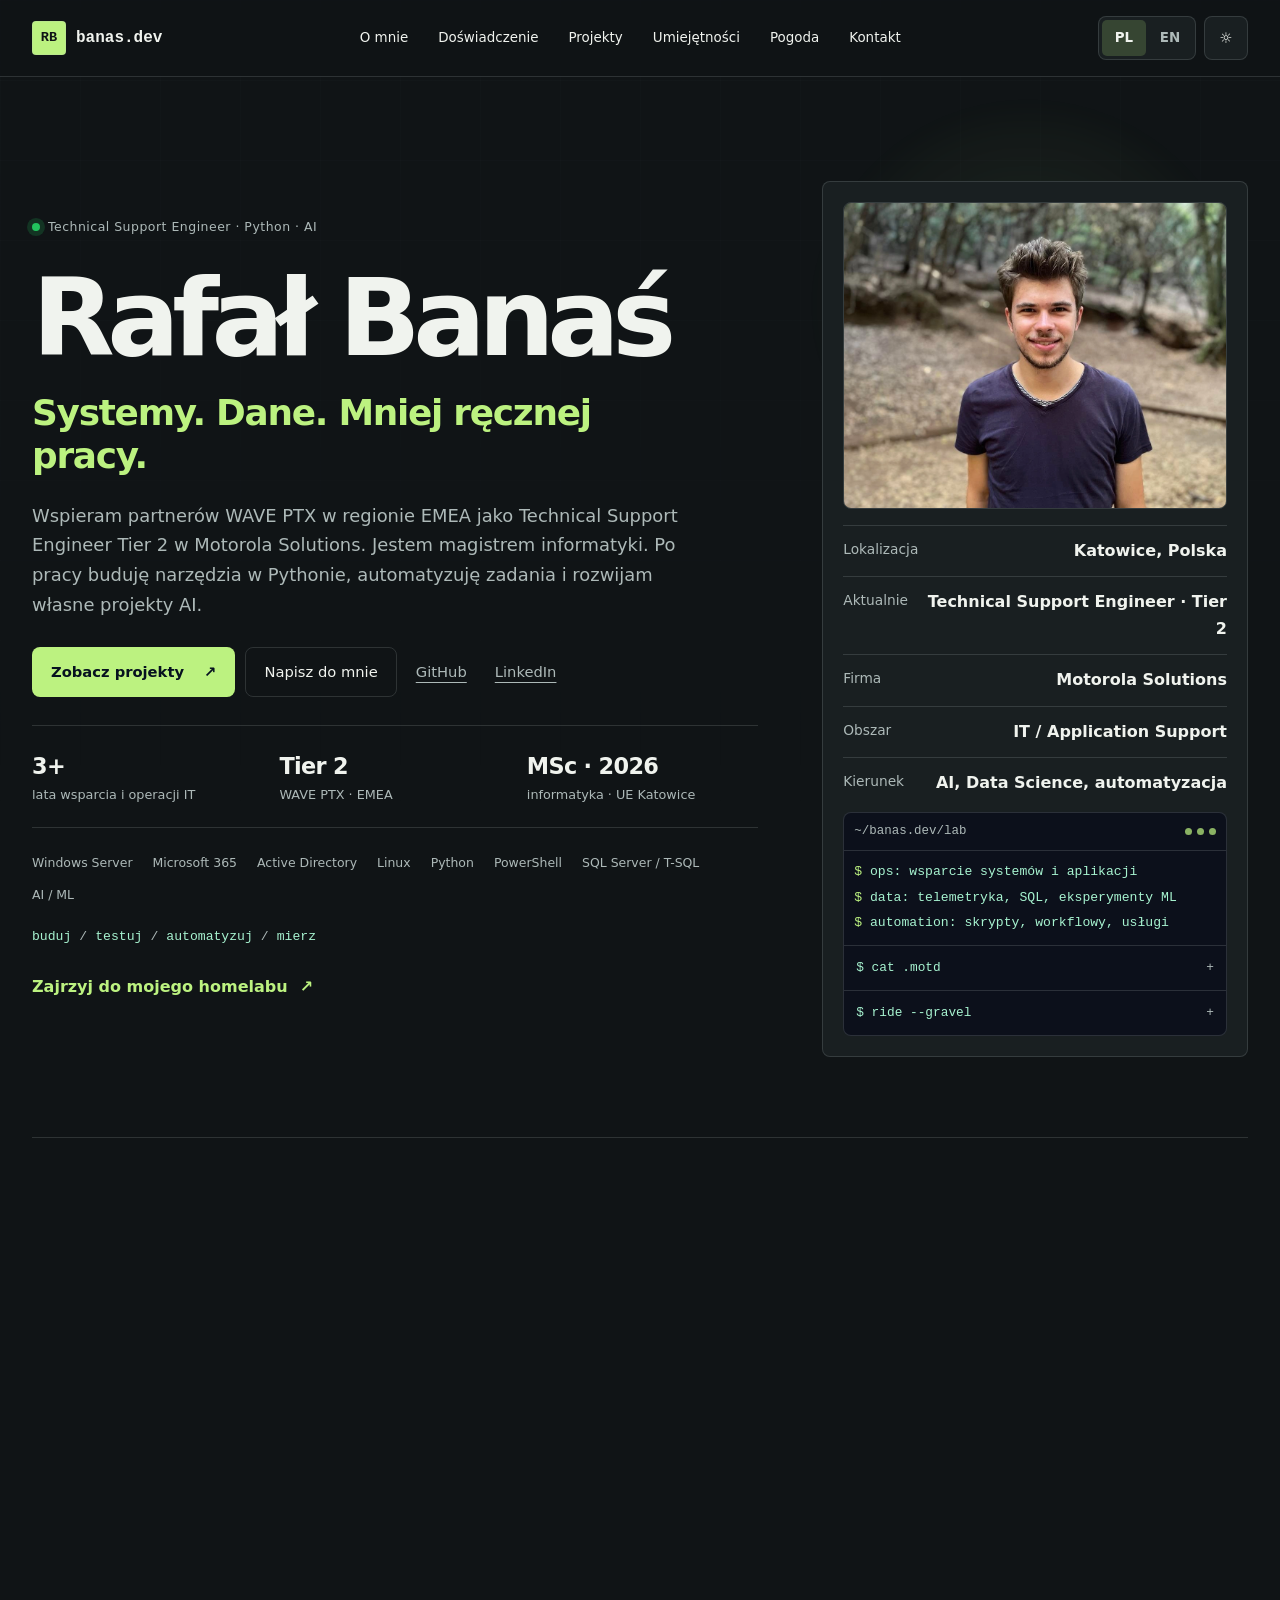
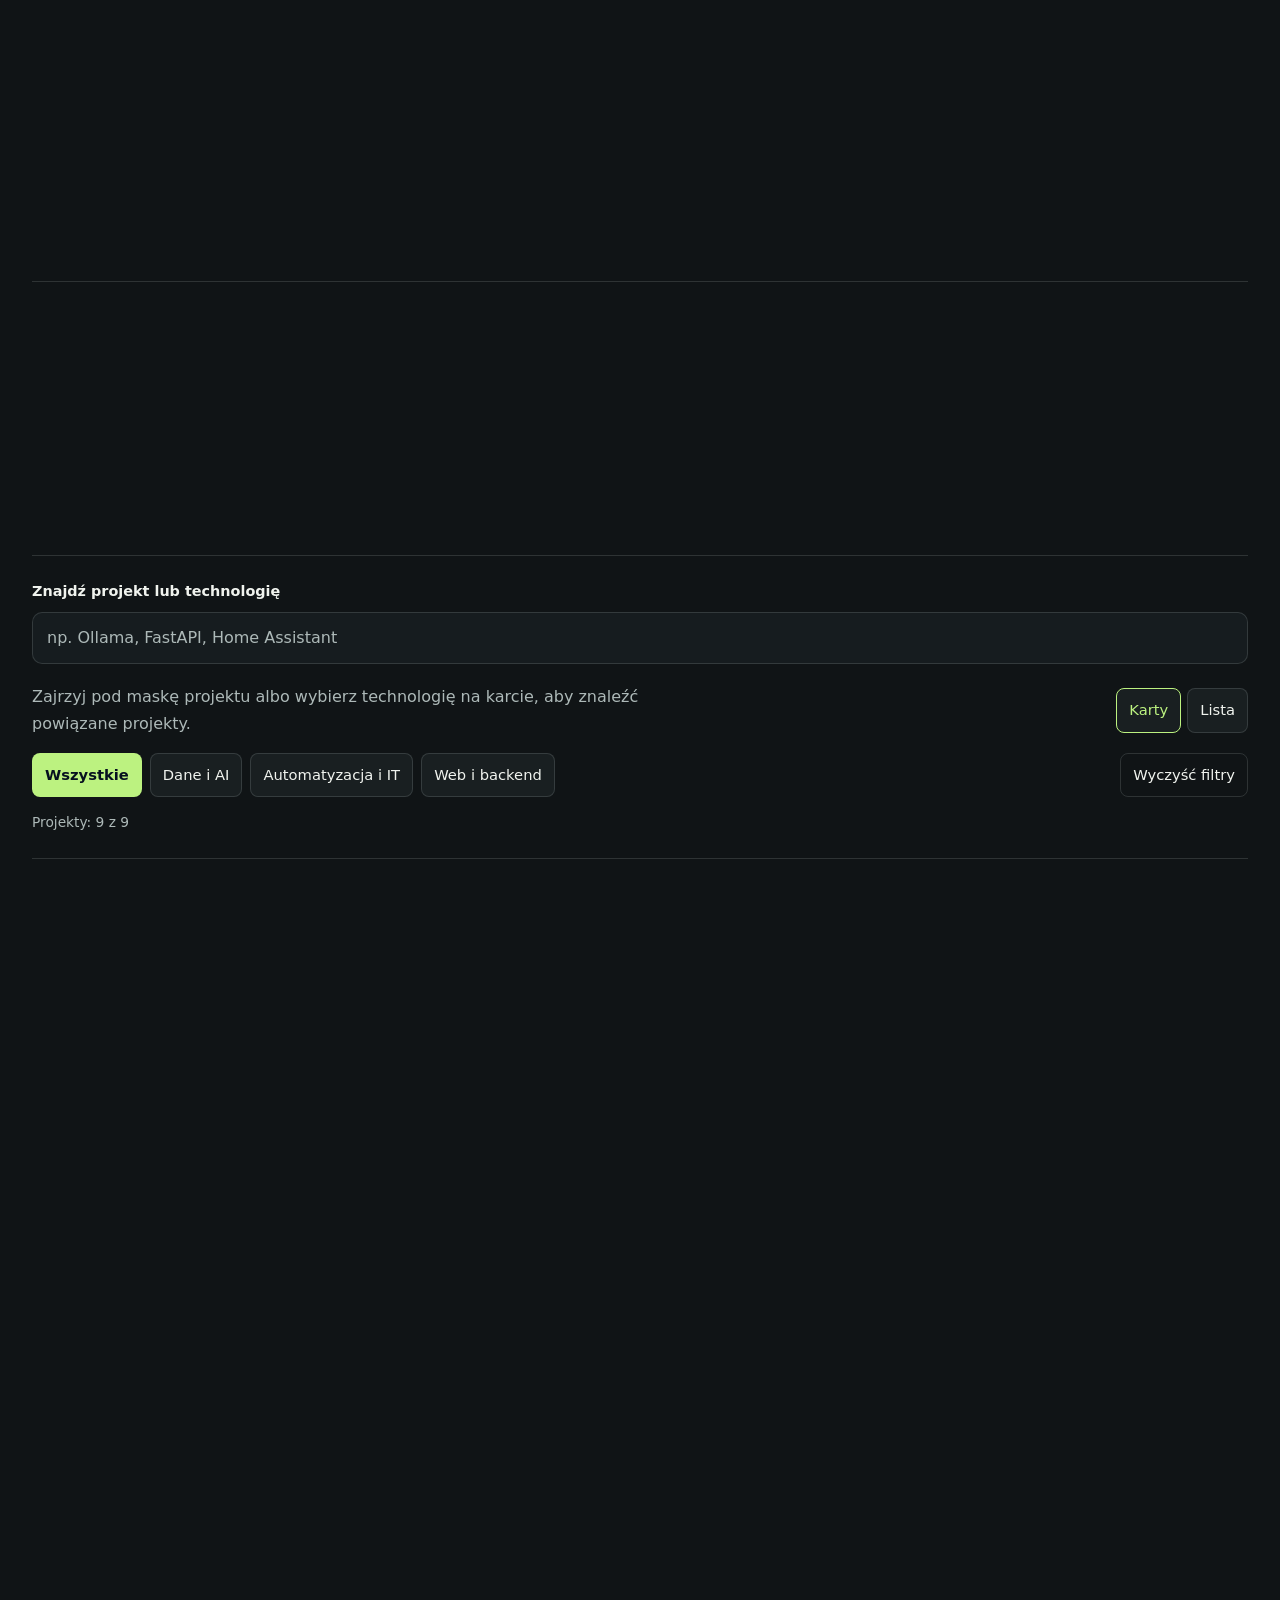
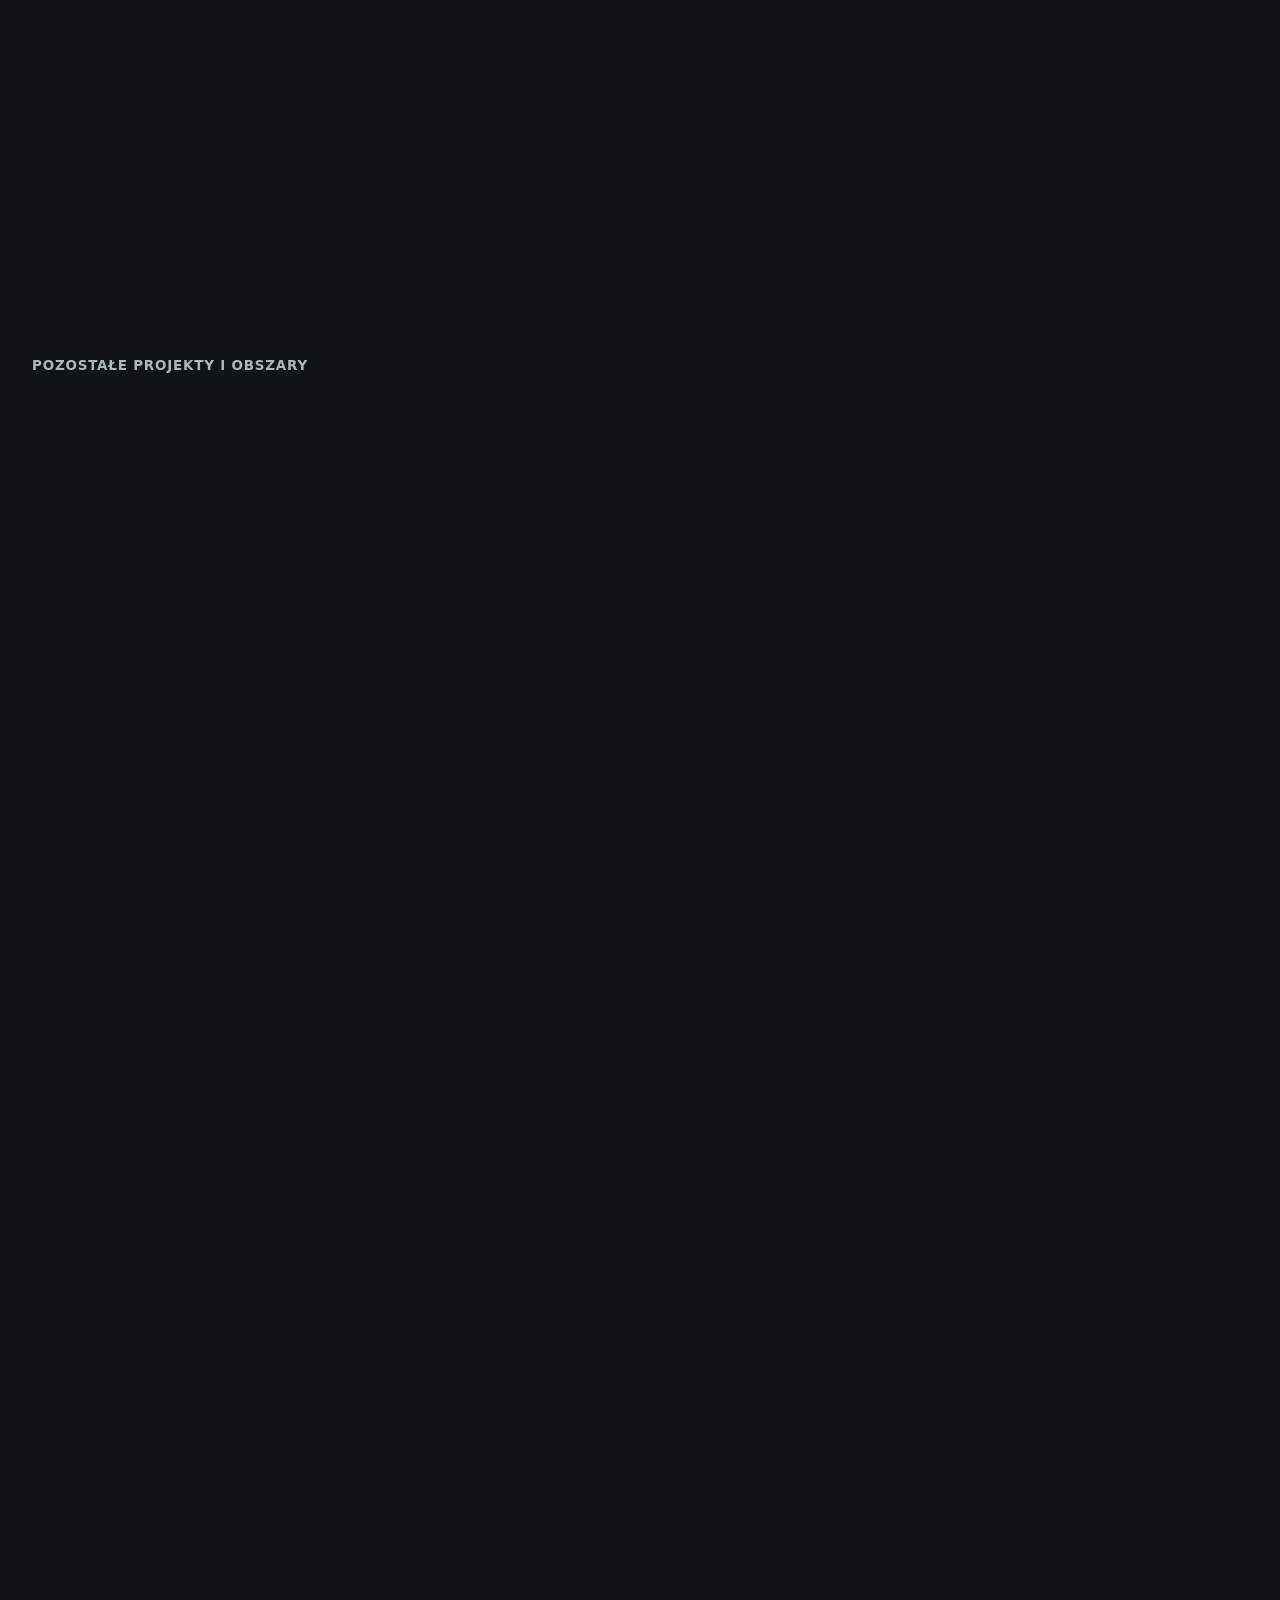
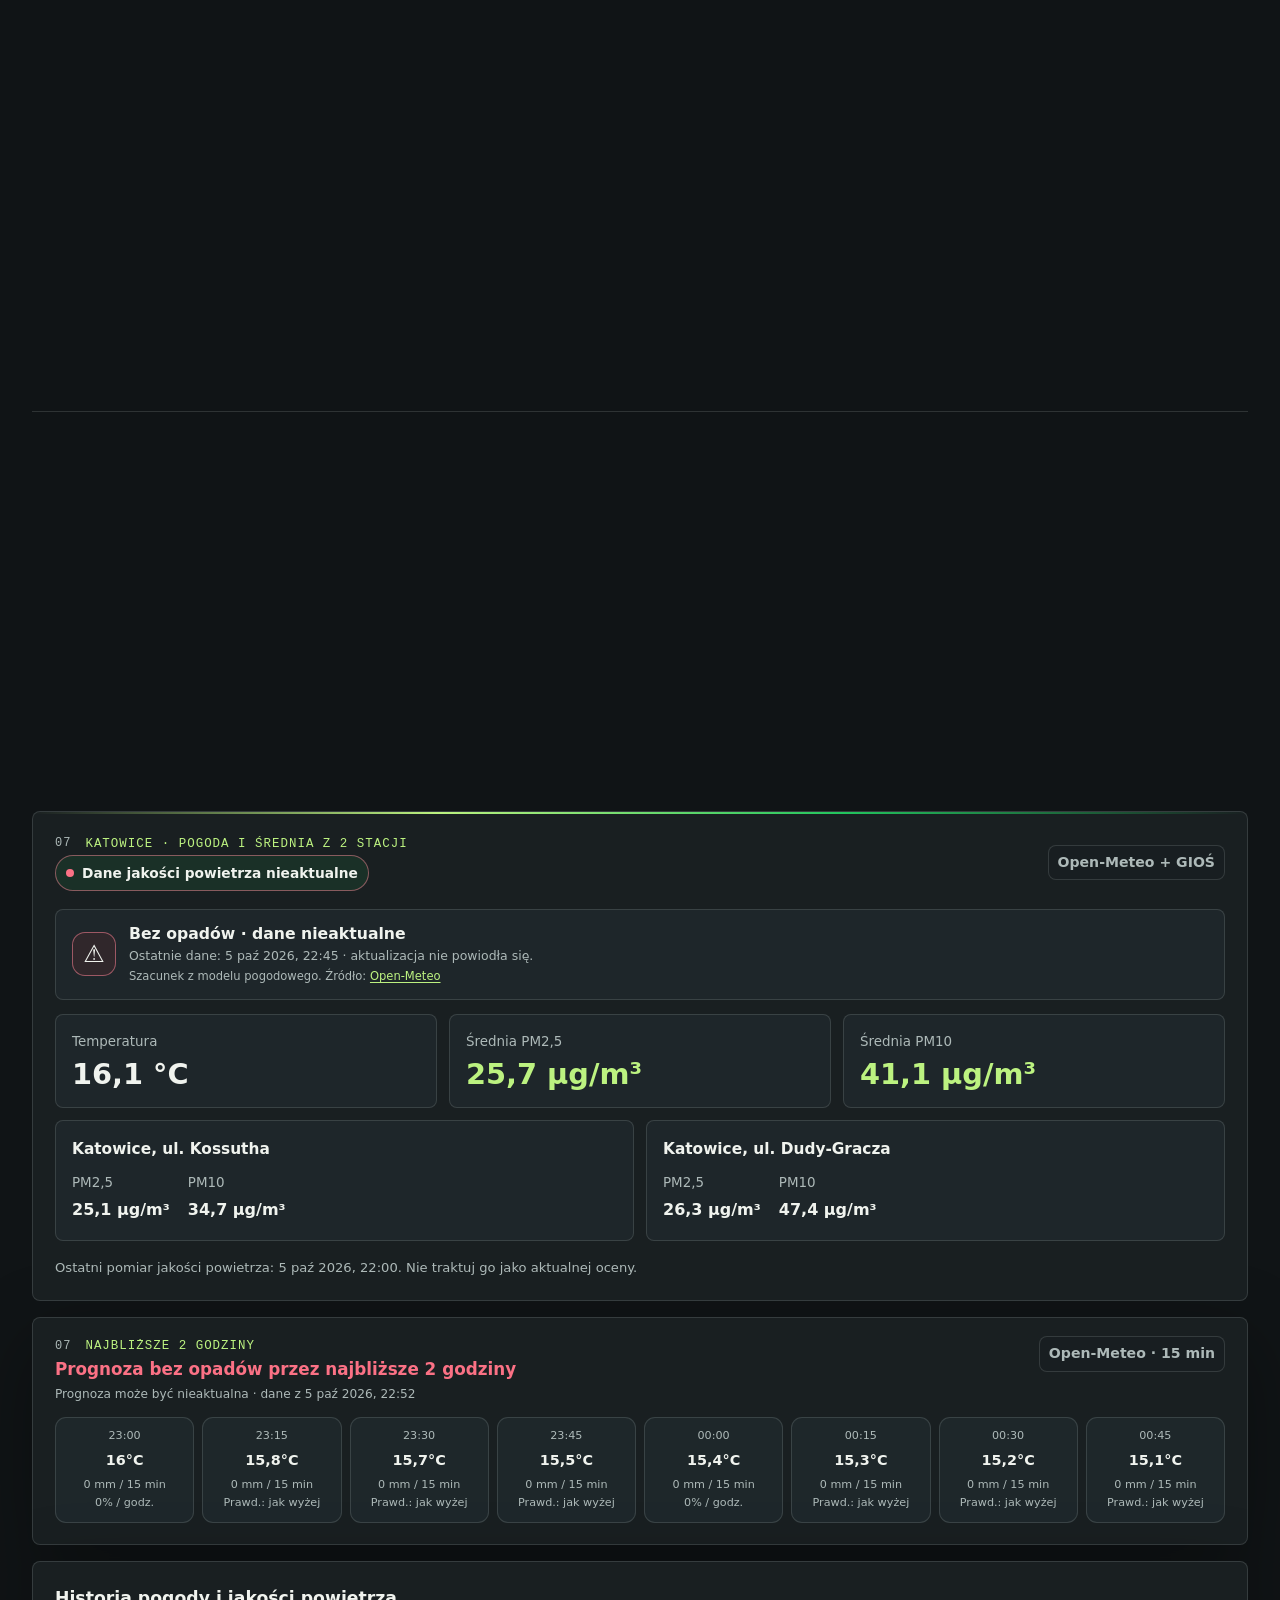
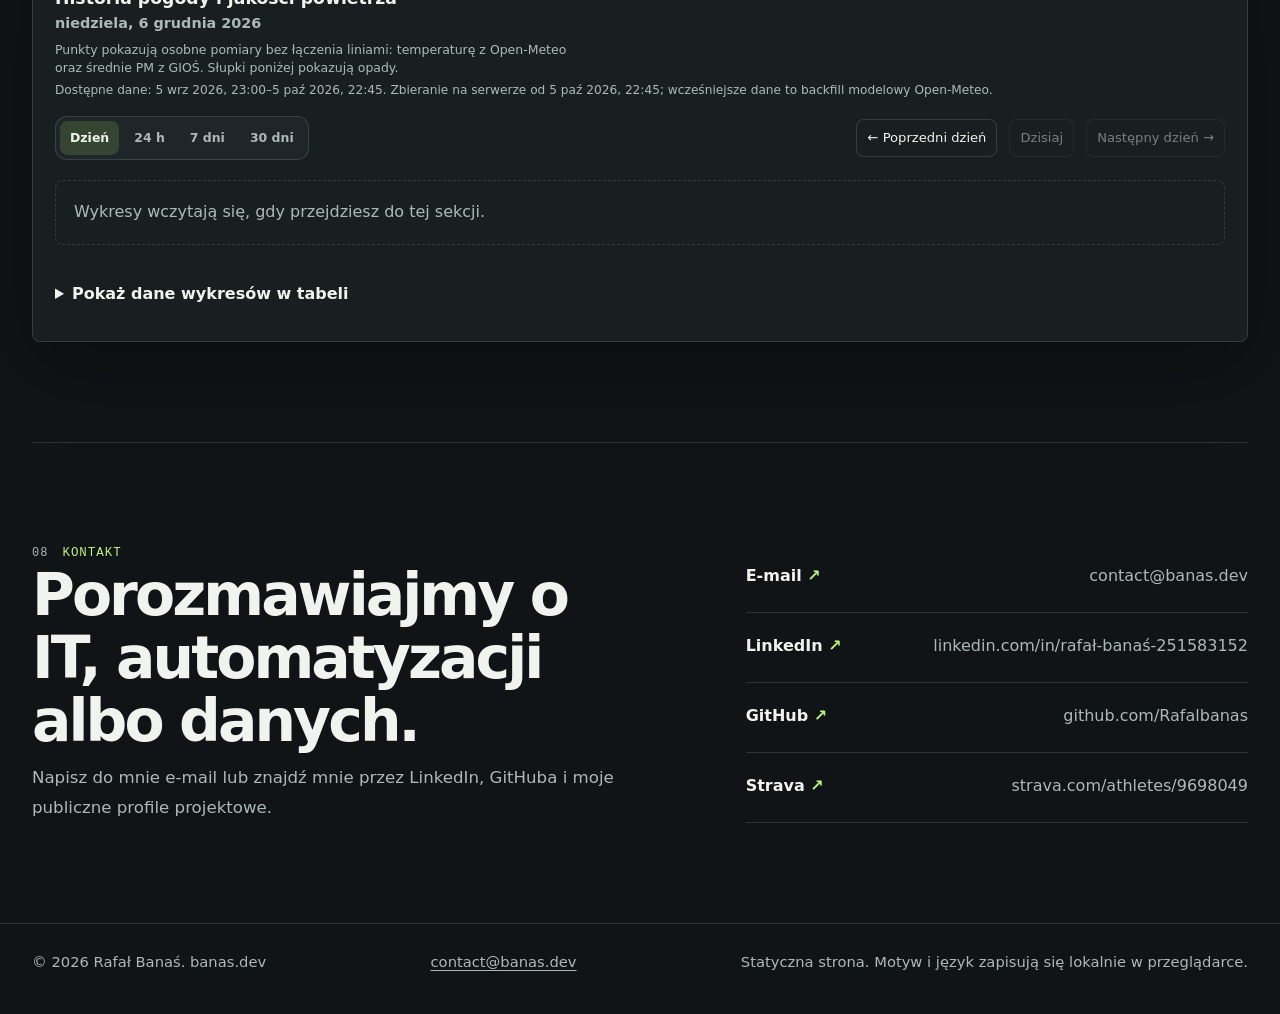
==== commit 20628505: "feat: evolve portfolio UI and homelab content with subtle easter eggs" ====
--- a/index.html
+++ b/index.html
@@ -2,7 +2,7 @@
 <html lang="pl">
 <head>
     <meta charset="UTF-8">
-    <meta http-equiv="Content-Security-Policy" content="default-src 'self'; script-src 'self' 'sha256-cix/0LmncDSxiveuYC1L8+nMvdsmJuHYhpj6WUc65wU=' 'sha256-/ls9Q8HCJYpp3PVbi4fZhuwLBGHOBhRHlkICfas5RRY=' 'sha256-92POHWL+dk/LdvS89R3pLkLimaauZ2nKMUYvHoVvCWQ='; script-src-attr 'none'; style-src 'self' 'sha256-CGS3sVlcM8ckISk286ql+/xe47K55E9BZUjFOIgYrrE='; style-src-attr 'unsafe-inline'; img-src 'self' data:; connect-src 'self'; object-src 'none'; base-uri 'self'; form-action 'none'">
+    <meta http-equiv="Content-Security-Policy" content="default-src 'self'; script-src 'self' 'sha256-cix/0LmncDSxiveuYC1L8+nMvdsmJuHYhpj6WUc65wU=' 'sha256-/ls9Q8HCJYpp3PVbi4fZhuwLBGHOBhRHlkICfas5RRY=' 'sha256-JSPeJW14/AfRp1wKwWQSuK3Lx03xcIW7TVqWY5riLBE='; script-src-attr 'none'; style-src 'self' 'sha256-M3DobhkZlGENRktq7jHW/jreWqfSvzv+VLF6m3mTcBI='; style-src-attr 'unsafe-inline'; img-src 'self' data:; connect-src 'self'; object-src 'none'; base-uri 'self'; form-action 'none'">
     <meta name="referrer" content="strict-origin-when-cross-origin">
     <meta name="viewport" content="width=device-width, initial-scale=1.0">
     <title>Rafał Banaś | Technical Support Engineer · Python & AI</title>
@@ -49,7 +49,8 @@
             --code: #a7f3d0;
             --danger: #fb7185;
             --shadow: 0 24px 80px rgba(0, 0, 0, 0.32);
-            --radius: 10px;
+            --radius: 8px;
+            --display: ui-sans-serif, system-ui, -apple-system, BlinkMacSystemFont, "Segoe UI", sans-serif;
             --max: 1240px;
         }
 
@@ -403,6 +404,10 @@
             margin-top: 0;
         }
 
+        h1, h2, h3 { font-family: var(--display); font-weight: 800; }
+        h1, h2 { text-wrap: balance; }
+        ::selection { background: var(--accent); color: var(--bg); }
+
         h1 {
             margin: 28px 0 24px;
             font-size: clamp(3.6rem, 8.4vw, 7.3rem);
@@ -413,7 +418,7 @@
 
         .hero-role {
             margin-bottom: 24px;
-            max-width: 20ch;
+            max-width: 24ch;
             color: var(--accent);
             font-size: clamp(1.5rem, 2.8vw, 2.25rem);
             line-height: 1.18;
@@ -422,7 +427,7 @@
         }
 
         .hero-subtitle {
-            max-width: 720px;
+            max-width: 60ch;
             color: var(--muted);
             font-size: clamp(1rem, 1.5vw, 1.12rem);
         }
@@ -500,7 +505,7 @@
             border-radius: var(--radius);
             background: var(--surface);
             box-shadow: none;
-            padding: 18px;
+            padding: 20px;
             overflow: hidden;
             min-width: 0;
         }
@@ -582,6 +587,28 @@
             color: var(--accent);
         }
 
+        .terminal-secret { border-top: 1px solid var(--line); }
+        .terminal-secret > summary {
+            display: flex; align-items: center; justify-content: space-between;
+            min-height: 44px; padding: 10px 12px; cursor: pointer;
+            list-style: none; color: var(--code); font-size: 0.8rem;
+        }
+        .terminal-secret > summary::-webkit-details-marker { display: none; }
+        .terminal-secret > summary::after { content: "+"; color: var(--muted); }
+        .terminal-secret[open] > summary::after { content: "−"; }
+        .terminal-secret > summary:hover { background: var(--surface-strong); }
+        .terminal-secret p { padding: 0 12px 14px; margin: 0; color: var(--muted); font-size: 0.8rem; }
+        .gravel-track { margin: 0 12px 14px; padding-bottom: 8px; border-bottom: 1px dashed var(--line); }
+        .gravel-bike { display: inline-block; font-size: 1.4rem; }
+        details[open] .gravel-bike { animation: gravel-ride 1.6s ease-out both; }
+        @keyframes gravel-ride {
+            from { transform: translateX(0); }
+            to { transform: translateX(clamp(60px, 10vw, 120px)); }
+        }
+        @media (prefers-reduced-motion: reduce) {
+            details[open] .gravel-bike { animation: none; }
+        }
+
         .meta-row {
             display: flex;
             align-items: flex-start;
@@ -610,7 +637,7 @@
         .section-heading {
             display: grid;
             grid-template-columns: minmax(0, 0.35fr) minmax(0, 0.65fr);
-            gap: 32px;
+            gap: 40px;
             align-items: start;
             margin-bottom: 40px;
         }
@@ -633,11 +660,13 @@
         .section-lead {
             color: var(--muted);
             font-size: 1.04rem;
+            line-height: 1.8;
+            margin-bottom: 0;
         }
 
         .grid {
             display: grid;
-            gap: 20px;
+            gap: 24px;
         }
 
         .grid.two {
@@ -1115,7 +1144,7 @@
 
         .timeline {
             display: grid;
-            gap: 14px;
+            gap: 0;
         }
 
         .timeline-item {
@@ -1124,15 +1153,16 @@
             display: grid;
             grid-template-columns: minmax(140px, 0.28fr) minmax(0, 0.72fr);
             gap: 20px;
-            border: 1px solid var(--line);
-            border-radius: var(--radius);
-            background: var(--surface);
-            padding: 20px;
+            border: 0;
+            border-top: 1px solid var(--line);
+            border-radius: 0;
+            background: transparent;
+            padding: 28px 0;
             transition: border-color 180ms ease, transform 180ms ease;
         }
 
         .timeline-item:hover {
-            transform: translateY(-2px);
+            transform: none;
             border-color: color-mix(in srgb, var(--accent) 48%, var(--line));
         }
 
@@ -1204,6 +1234,7 @@
             display: flex;
             align-items: center;
             gap: 10px;
+            flex-wrap: wrap;
             margin-top: auto;
             padding-top: 20px;
         }
@@ -1231,11 +1262,11 @@
         }
 
         .project-tools {
-            padding: 22px;
+            padding: 24px 0;
             margin-bottom: 28px;
-            border: 1px solid var(--line);
-            border-radius: var(--radius);
-            background: var(--surface);
+            border-block: 1px solid var(--line);
+            border-radius: 0;
+            background: transparent;
         }
 
         .project-intro {
@@ -1275,7 +1306,17 @@
             color: var(--accent);
             font-weight: 750;
             min-height: 48px;
-        }
+            display: flex;
+            align-items: center;
+            justify-content: space-between;
+            gap: 16px;
+            list-style: none;
+        }
+
+        .project-details > summary::-webkit-details-marker { display: none; }
+        .project-details > summary::after { content: "+"; font: 400 1.4rem/1 ui-monospace, monospace; }
+        .project-details[open] > summary::after { content: "−"; }
+        .project-details > summary:hover { background: color-mix(in srgb, var(--accent) 6%, transparent); }
 
         .project-details[open] > summary { border-bottom: 1px solid var(--line); }
         .case-tabs { display: flex; flex-wrap: wrap; gap: 6px; padding: 12px 12px 0; }
@@ -1359,6 +1400,28 @@
         }
 
         .project-card[data-project-id="homelab"] > p { max-width: 85ch; }
+        .lab-jump {
+            display: inline-flex; align-items: center; gap: 12px; margin-top: 18px;
+            min-height: 44px; color: var(--accent); font-weight: 700;
+            text-underline-offset: 5px;
+        }
+        .lab-jump::after { content: "↗"; }
+        #homelab { scroll-margin-top: 110px; }
+        .lab-overview { margin: 24px 0; }
+        .lab-overview > h4 { margin: 0 0 18px; font-size: clamp(1.2rem, 2vw, 1.65rem); letter-spacing: -0.025em; }
+        .lab-use-cases { display: grid; grid-template-columns: repeat(3, minmax(0, 1fr)); gap: 20px; counter-reset: lab-use; }
+        .lab-use-cases article { min-width: 0; padding: 20px 0; border-top: 2px solid var(--accent); counter-increment: lab-use; }
+        .lab-use-cases article::before { content: "0" counter(lab-use); color: var(--accent); font: 700 0.8rem/1.6 ui-monospace, monospace; }
+        .lab-use-cases h5, .lab-decision h5 { margin: 12px 0 10px; font-size: 1rem; color: var(--text); }
+        .lab-use-cases p, .lab-decision p { margin: 0; color: var(--muted); font-size: 0.9rem; line-height: 1.75; }
+        .lab-decision { padding: 20px 24px; border-left: 3px solid var(--accent); background: var(--bg-soft); border-radius: 0 10px 10px 0; }
+        .lab-decision h5 { margin-top: 0; }
+        .lab-decision p { max-width: 90ch; }
+        @media (max-width: 768px) {
+            .lab-use-cases { grid-template-columns: 1fr; gap: 0; }
+            .lab-use-cases article { padding: 18px 0; }
+            .lab-decision { padding: 18px; }
+        }
         .lab-specs {
             display: grid;
             grid-template-columns: repeat(3, minmax(0, 1fr));
@@ -1512,10 +1575,8 @@
             align-items: stretch;
             border: 1px solid var(--line);
             border-radius: var(--radius);
-            background:
-                linear-gradient(135deg, color-mix(in srgb, var(--accent) 16%, transparent), transparent 42%),
-                var(--surface);
-            padding: 24px;
+            background: color-mix(in srgb, var(--accent) 7%, var(--surface));
+            padding: 32px;
         }
 
         .metrics {
@@ -1524,15 +1585,17 @@
         }
 
         .metric {
-            border: 1px solid var(--line);
-            border-radius: var(--radius);
-            background: color-mix(in srgb, var(--surface-strong) 72%, transparent);
-            padding: 16px;
+            border: 0;
+            border-top: 1px solid var(--line);
+            border-radius: 0;
+            background: transparent;
+            padding: 20px 0;
         }
 
         .metric strong {
             display: block;
-            font-size: 1.5rem;
+            font-family: var(--display);
+            font-size: 2rem;
             line-height: 1;
         }
 
@@ -1570,17 +1633,18 @@
 
         .contact-links {
             display: grid;
-            gap: 10px;
+            gap: 0;
         }
 
         .contact-link {
             display: flex;
             justify-content: space-between;
             gap: 16px;
-            border: 1px solid var(--line);
-            border-radius: var(--radius);
-            background: var(--surface);
-            padding: 14px 16px;
+            border: 0;
+            border-bottom: 1px solid var(--line);
+            border-radius: 0;
+            background: transparent;
+            padding: 20px 0;
             color: var(--text);
             min-width: 0;
         }
@@ -1598,6 +1662,9 @@
         .contact-link strong {
             white-space: nowrap;
         }
+
+        .contact-link strong::after { content: " ↗"; color: var(--accent); }
+        .contact-link:hover strong { text-decoration: underline; text-underline-offset: 5px; }
 
         .footer-email {
             overflow-wrap: anywhere;
@@ -2096,7 +2163,6 @@
 }
 
         /* Editorial rhythm, with the original engineering-lab palette. */
-        ::selection { background: var(--accent); color: var(--bg); }
 
         .nav-links a {
             border-color: transparent;
@@ -2107,10 +2173,11 @@
 
         .nav-links a:hover,
         .nav-links a.is-active {
-            background: color-mix(in srgb, var(--accent) 9%, var(--bg));
+            background: transparent;
             color: var(--accent);
             border-color: transparent;
         }
+        .nav-links a.is-active { text-decoration: underline; text-underline-offset: 7px; text-decoration-thickness: 2px; }
 
         .hero-actions .button { padding: 12px 18px; }
         .hero-actions .primary::after { content: "↗"; margin-left: 12px; }
@@ -2168,12 +2235,12 @@
 
         .project-card { padding: 32px; }
         .project-number {
-            font-family: inherit;
-            font-size: 3.5rem;
-            letter-spacing: -0.07em;
+            font-family: ui-monospace, monospace;
+            font-size: 1rem;
+            letter-spacing: 0.04em;
             line-height: 1;
             font-weight: 500;
-            margin-bottom: 28px;
+            margin-bottom: 24px;
         }
         .project-card h3 {
             font-size: clamp(1.3rem, 2.2vw, 1.8rem);
@@ -2185,6 +2252,11 @@
         .project-card[data-project-id="resume"] {
             background: color-mix(in srgb, var(--accent) 5%, var(--surface));
         }
+        .project-actions .button:not(.primary) {
+            border-color: transparent; background: transparent;
+            text-decoration: underline; text-underline-offset: 5px;
+        }
+        .skill-group { border-width: 1px 0 0; border-radius: 0; background: transparent; }
         #projects[data-view="list"] .project-number { font-size: 1.5rem; margin-bottom: 12px; }
 
         @media (min-width: 981px) {
@@ -2210,7 +2282,11 @@
             .hero-facts span { font-size: 0.74rem; }
             .section-heading { gap: 20px; margin-bottom: 28px; }
             .project-card { padding: 24px; }
-            .project-number { font-size: 2.75rem; margin-bottom: 20px; }
+            .project-number { font-size: 1rem; margin-bottom: 18px; }
+            .timeline-item { padding: 24px 0; }
+            .feature-band { padding: 24px; }
+            .lab-terminal { display: block; }
+            .lab-terminal-body { display: none; }
         }
 </style>
 </head>
@@ -2281,6 +2357,7 @@
                     <span class="lab-chip" data-i18n="hero.lab3">automatyzuj</span>
                     <span class="lab-chip" data-i18n="hero.lab4">mierz</span>
                 </div>
+                <a class="lab-jump" href="#homelab" data-i18n="labOverview.jump">Zajrzyj do mojego homelabu</a>
             </div>
 
             <aside class="profile-panel" aria-label="Profil" data-i18n-attr="aria-label:profile.aria">
@@ -2317,6 +2394,15 @@
                         <span data-i18n="terminal.line2">data: telemetryka, SQL, eksperymenty ML</span>
                         <span data-i18n="terminal.line3">automation: skrypty, workflowy, usługi</span>
                     </div>
+                    <details class="terminal-secret" id="terminalMotd">
+                        <summary><code>$ cat .motd</code></summary>
+                        <p data-i18n="easterEggs.motd">Najpierw logi. Potem kawa. Potem jeszcze raz logi. To tylko wiadomość z mojego małego zakątka internetu — niczego tu nie uruchamiasz.</p>
+                    </details>
+                    <details class="terminal-secret" id="terminalGravel">
+                        <summary><code>$ ride --gravel</code></summary>
+                        <p data-i18n="easterEggs.gravel">Tryb gravel: mniej powiadomień, więcej przewyższeń. Ten rower jedzie tylko po stronie. Ja wolę po szutrze.</p>
+                        <div class="gravel-track" aria-hidden="true"><span class="gravel-bike">🚲</span></div>
+                    </details>
                 </div>
             </aside>
         </section>
@@ -2336,7 +2422,7 @@
             <div class="grid three">
                 <article class="card">
                     <h3 data-i18n="about.card1Title">Praktyczne wsparcie IT</h3>
-                    <p data-i18n="about.card1Text">Aplikacje, systemy, użytkownicy, infrastruktura, sieci i troubleshooting w codziennej pracy operacyjnej.</p>
+                    <p data-i18n="about.card1Text">Od zgłoszenia do diagnozy: analizuję logi, sprawdzam zależności między aplikacją, systemem i siecią, a rozwiązanie dokumentuję. Dziś wykorzystuję ten warsztat we wsparciu Tier 2 WAVE PTX dla partnerów w EMEA.</p>
                 </article>
                 <article class="card">
                     <h3 data-i18n="about.card2Title">Automatyzacja i prototypy</h3>
@@ -2344,7 +2430,7 @@
                 </article>
                 <article class="card">
                     <h3 data-i18n="about.card3Title">Dane, AI i sport</h3>
-                    <p data-i18n="about.card3Text">Uczenie maszynowe, telemetryka treningowa i analiza formy kolarskiej jako praktyczne pole do eksperymentów z danymi.</p>
+                    <p data-i18n="about.card3Text">Kolarstwo daje mi konkretne pytania do pracy z danymi. W pracy magisterskiej porównywałem modele estymacji FTP; w Cycling pokazuję wyniki i interpretację SHAP. Oddzielam wnioski z eksperymentu od tego, co rzeczywiście robi aplikacja.</p>
                 </article>
             </div>
         </section>
@@ -2730,11 +2816,32 @@
                     <div class="project-actions"><a class="button" href="https://github.com/Rafalbanas/banasdev" target="_blank" rel="noopener" data-i18n="projects.resumeCodeCta">Kod</a></div>
                 </article>
 
-                <article class="card project-card" data-project-categories="data automation" data-project-id="homelab">
+                <article class="card project-card" id="homelab" data-project-categories="data automation" data-project-id="homelab">
                     <div class="project-number">09</div>
                     <span class="project-kind" data-i18n="explorer.privateLab">Własne laboratorium · dokumentacja prywatna</span>
                     <h3 data-i18n="projects.homelabTitle">Homelab · Linux, lokalne AI i automatyzacja</h3>
                     <p data-i18n="projects.homelabSummary">Moja zdalna stacja AI: na co dzień pracuję bez GUI, z lokalną Gemma 4 12B na RTX 3060. Korzystam z niej z laptopa Mac przez VPS Mikrus także poza domem i przy zmiennym IP domowego łącza. Pulpit i Steam uruchamiam na żądanie, a obok modeli działa Home Assistant OS na KVM/libvirt.</p>
+                    <section class="lab-overview" aria-labelledby="lab-overview-title">
+                        <h4 id="lab-overview-title" data-i18n="labOverview.title">Jeden komputer. Trzy praktyczne zastosowania.</h4>
+                        <div class="lab-use-cases">
+                            <article>
+                                <h5 data-i18n="labOverview.aiTitle">Lokalne AI zamiast samego API</h5>
+                                <p data-i18n="labOverview.aiText">Ollama uruchamia modele na mojej RTX 3060, a Open WebUI daje im gotowy interfejs w przeglądarce. Sprawdzam w praktyce, jak model, kwantyzacja i długość kontekstu mieszczą się w budżecie 12 GB VRAM. To praca z ograniczeniami sprzętu, nie tylko wysyłanie zapytań.</p>
+                            </article>
+                            <article>
+                                <h5 data-i18n="labOverview.accessTitle">Lekki laptop, obliczenia w domu</h5>
+                                <p data-i18n="labOverview.accessText">Mac jest moim punktem dostępu, a stacja Ubuntu dostarcza zasoby. Korzystam z tej konfiguracji przy pracy z OpenCode. Dostęp administracyjny prowadzi przez VPS Mikrus i wychodzący reverse SSH, więc klient nie musi znać zmiennego IP domowego łącza. Host, VPS i tunel muszą działać.</p>
+                            </article>
+                            <article>
+                                <h5 data-i18n="labOverview.homeTitle">Automatyka obok eksperymentów</h5>
+                                <p data-i18n="labOverview.homeText">Home Assistant OS działa w osobnej maszynie wirtualnej KVM/libvirt. Oddzielam jego środowisko od narzędzi hosta, ale nie od fizycznego komputera: wyłączenie lub uśpienie Ubuntu zatrzymuje też automatykę. To świadomy kompromis wspólnej maszyny.</p>
+                            </article>
+                        </div>
+                        <div class="lab-decision">
+                            <h5 data-i18n="labOverview.decisionTitle">Mój wkład: połączyć usługi, nie napisać je od nowa</h5>
+                            <p data-i18n="labOverview.decisionText">Konfiguruję Ubuntu, usługi systemd, dostęp zdalny i wirtualizację; dokumentuję zależności oraz sprawdzam zużycie GPU. Na co dzień zostawiam usługi bez pulpitu, a GNOME i Steam włączam na żądanie. Ollama, Open WebUI i Home Assistant są gotowymi projektami — moją pracą jest ich integracja i utrzymanie w ramach jednej stacji.</p>
+                        </div>
+                    </section>
                     <dl class="lab-specs">
                         <div><dt data-i18n="cases.homelab.system">System</dt><dd>Ubuntu</dd></div>
                         <div><dt>CPU</dt><dd data-i18n="cases.homelab.cpu">AMD Ryzen 5 5500 · 6 rdzeni / 12 wątków</dd></div>
@@ -3405,6 +3512,22 @@
                         privateLab: "Własne laboratorium · dokumentacja prywatna",
                         results: "Przeglądaj wyniki"
                     },
+                    easterEggs: {
+                        motd: "Najpierw logi. Potem kawa. Potem jeszcze raz logi. To tylko wiadomość z mojego małego zakątka internetu — niczego tu nie uruchamiasz.",
+                        gravel: "Tryb gravel: mniej powiadomień, więcej przewyższeń. Ten rower jedzie tylko po stronie. Ja wolę po szutrze."
+                    },
+                    labOverview: {
+                        jump: "Zajrzyj do mojego homelabu",
+                        title: "Jeden komputer. Trzy praktyczne zastosowania.",
+                        aiTitle: "Lokalne AI zamiast samego API",
+                        aiText: "Ollama uruchamia modele na mojej RTX 3060, a Open WebUI daje im gotowy interfejs w przeglądarce. Sprawdzam w praktyce, jak model, kwantyzacja i długość kontekstu mieszczą się w budżecie 12 GB VRAM. To praca z ograniczeniami sprzętu, nie tylko wysyłanie zapytań.",
+                        accessTitle: "Lekki laptop, obliczenia w domu",
+                        accessText: "Mac jest moim punktem dostępu, a stacja Ubuntu dostarcza zasoby. Korzystam z tej konfiguracji przy pracy z OpenCode. Dostęp administracyjny prowadzi przez VPS Mikrus i wychodzący reverse SSH, więc klient nie musi znać zmiennego IP domowego łącza. Host, VPS i tunel muszą działać.",
+                        homeTitle: "Automatyka obok eksperymentów",
+                        homeText: "Home Assistant OS działa w osobnej maszynie wirtualnej KVM/libvirt. Oddzielam jego środowisko od narzędzi hosta, ale nie od fizycznego komputera: wyłączenie lub uśpienie Ubuntu zatrzymuje też automatykę. To świadomy kompromis wspólnej maszyny.",
+                        decisionTitle: "Mój wkład: połączyć usługi, nie napisać je od nowa",
+                        decisionText: "Konfiguruję Ubuntu, usługi systemd, dostęp zdalny i wirtualizację; dokumentuję zależności oraz sprawdzam zużycie GPU. Na co dzień zostawiam usługi bez pulpitu, a GNOME i Steam włączam na żądanie. Ollama, Open WebUI i Home Assistant są gotowymi projektami — moją pracą jest ich integracja i utrzymanie w ramach jednej stacji."
+                    },
                     cases: {
                         homelab: {
                             system: "System",
@@ -3529,11 +3652,11 @@
                         title: "Personal engineering lab: praktyczne IT, dane i automatyzacja.",
                         lead: "Mam ponad trzy lata doświadczenia we wsparciu i operacjach IT oraz tytuł magistra informatyki. Diagnozuję problemy aplikacji, systemów i sieci, analizuję logi i dokumentuję rozwiązania. Własne projekty pozwalają mi łączyć Python, automatyzację i analizę danych z praktyką utrzymania usług.",
                         card1Title: "Praktyczne wsparcie IT",
-                        card1Text: "Aplikacje, systemy, użytkownicy, infrastruktura, sieci i troubleshooting w codziennej pracy operacyjnej.",
+                        card1Text: "Od zgłoszenia do diagnozy: analizuję logi, sprawdzam zależności między aplikacją, systemem i siecią, a rozwiązanie dokumentuję. Dziś wykorzystuję ten warsztat we wsparciu Tier 2 WAVE PTX dla partnerów w EMEA.",
                         card2Title: "Automatyzacja i prototypy",
                         card2Text: "PowerShell, Python, podstawy Bash i n8n. Korzystam z asystentów AI przy tworzeniu kodu; zmiany weryfikuję przez przegląd, Git i testy.",
                         card3Title: "Dane, AI i sport",
-                        card3Text: "Uczenie maszynowe, telemetryka treningowa i analiza formy kolarskiej jako praktyczne pole do eksperymentów z danymi."
+                        card3Text: "Kolarstwo daje mi konkretne pytania do pracy z danymi. W pracy magisterskiej porównywałem modele estymacji FTP; w Cycling pokazuję wyniki i interpretację SHAP. Oddzielam wnioski z eksperymentu od tego, co rzeczywiście robi aplikacja."
                     },
                     weather: {
                         kicker: "Kato na żywo",
@@ -3874,6 +3997,22 @@
                         privateLab: "Personal lab · private documentation",
                         results: "Explore the results"
                     },
+                    easterEggs: {
+                        motd: "First, logs. Then coffee. Then logs again. Just a message from my little corner of the internet — no commands run here.",
+                        gravel: "Gravel mode: fewer notifications, more elevation. This bike only rides across the page. I prefer the gravel."
+                    },
+                    labOverview: {
+                        jump: "Step inside my homelab",
+                        title: "One computer. Three practical uses.",
+                        aiTitle: "Local AI beyond an API call",
+                        aiText: "Ollama runs models on my RTX 3060, while Open WebUI provides a ready-made browser interface. I explore how model choice, quantization and context length fit a 12 GB VRAM budget. This means working with hardware constraints, not just sending requests.",
+                        accessTitle: "A light laptop, compute at home",
+                        accessText: "My Mac is the access point; the Ubuntu workstation supplies the resources. I use this setup when working with OpenCode. Administrative access goes through a Mikrus VPS and an outbound reverse SSH connection, so the client does not need to know my changing home IP. The host, VPS and tunnel must be running.",
+                        homeTitle: "Home automation alongside experiments",
+                        homeText: "Home Assistant OS runs in its own KVM/libvirt virtual machine. Its environment is separate from the host tools, but not from the physical computer: shutting down or suspending Ubuntu also stops home automation. That is a deliberate trade-off of sharing one machine.",
+                        decisionTitle: "My contribution: connecting services, not reinventing them",
+                        decisionText: "I configure Ubuntu, systemd services, remote access and virtualization; document dependencies and check GPU memory usage. Day to day, I leave services running without a desktop and start GNOME and Steam on demand. Ollama, Open WebUI and Home Assistant are existing projects — my work is integrating and maintaining them on a single workstation."
+                    },
                     cases: {
                         homelab: {
                             system: "System",
@@ -3998,11 +4137,11 @@
                         title: "Personal engineering lab: practical IT, data and automation.",
                         lead: "I have more than three years of experience in IT support and operations and an MSc in Computer Science. I troubleshoot applications, systems and networks, analyze logs and document solutions. Personal projects connect Python, automation and data analysis with hands-on service maintenance.",
                         card1Title: "Hands-on IT support",
-                        card1Text: "Applications, systems, users, infrastructure, networks and troubleshooting in day-to-day IT operations.",
+                        card1Text: "From a support ticket to a diagnosis: I analyse logs, check dependencies between the application, system and network, and document the solution. I now apply these skills in Tier 2 WAVE PTX support for partners across EMEA.",
                         card2Title: "Automation and prototypes",
                         card2Text: "PowerShell, Python, basic Bash and n8n. I use AI coding assistants while keeping human review, Git and tests as validation checkpoints.",
                         card3Title: "Data, AI and sport",
-                        card3Text: "Machine learning, training telemetry and cycling form analysis as a practical field for data experiments."
+                        card3Text: "Cycling gives me concrete questions to explore with data. In my master's thesis I compared FTP estimation models; Cycling presents the results and SHAP interpretation. I distinguish experimental findings from what the application actually does."
                     },
                     weather: {
                         kicker: "Kato live",
@@ -5582,6 +5721,12 @@
             setupHomelabModels();
             setupHomelabLab();
             setupProjectExplorer();
+            document.querySelector('.lab-jump')?.addEventListener("click", () => {
+                if (!document.getElementById("homelab")?.hidden) return;
+                selectedProjectFilter = "all";
+                projectSearch.value = "";
+                applyProjectFilters();
+            });
             projectSearch?.addEventListener("input", () => applyProjectFilters());
             projectFilterButtons.forEach((button) => {
                 button.addEventListener("click", () => {
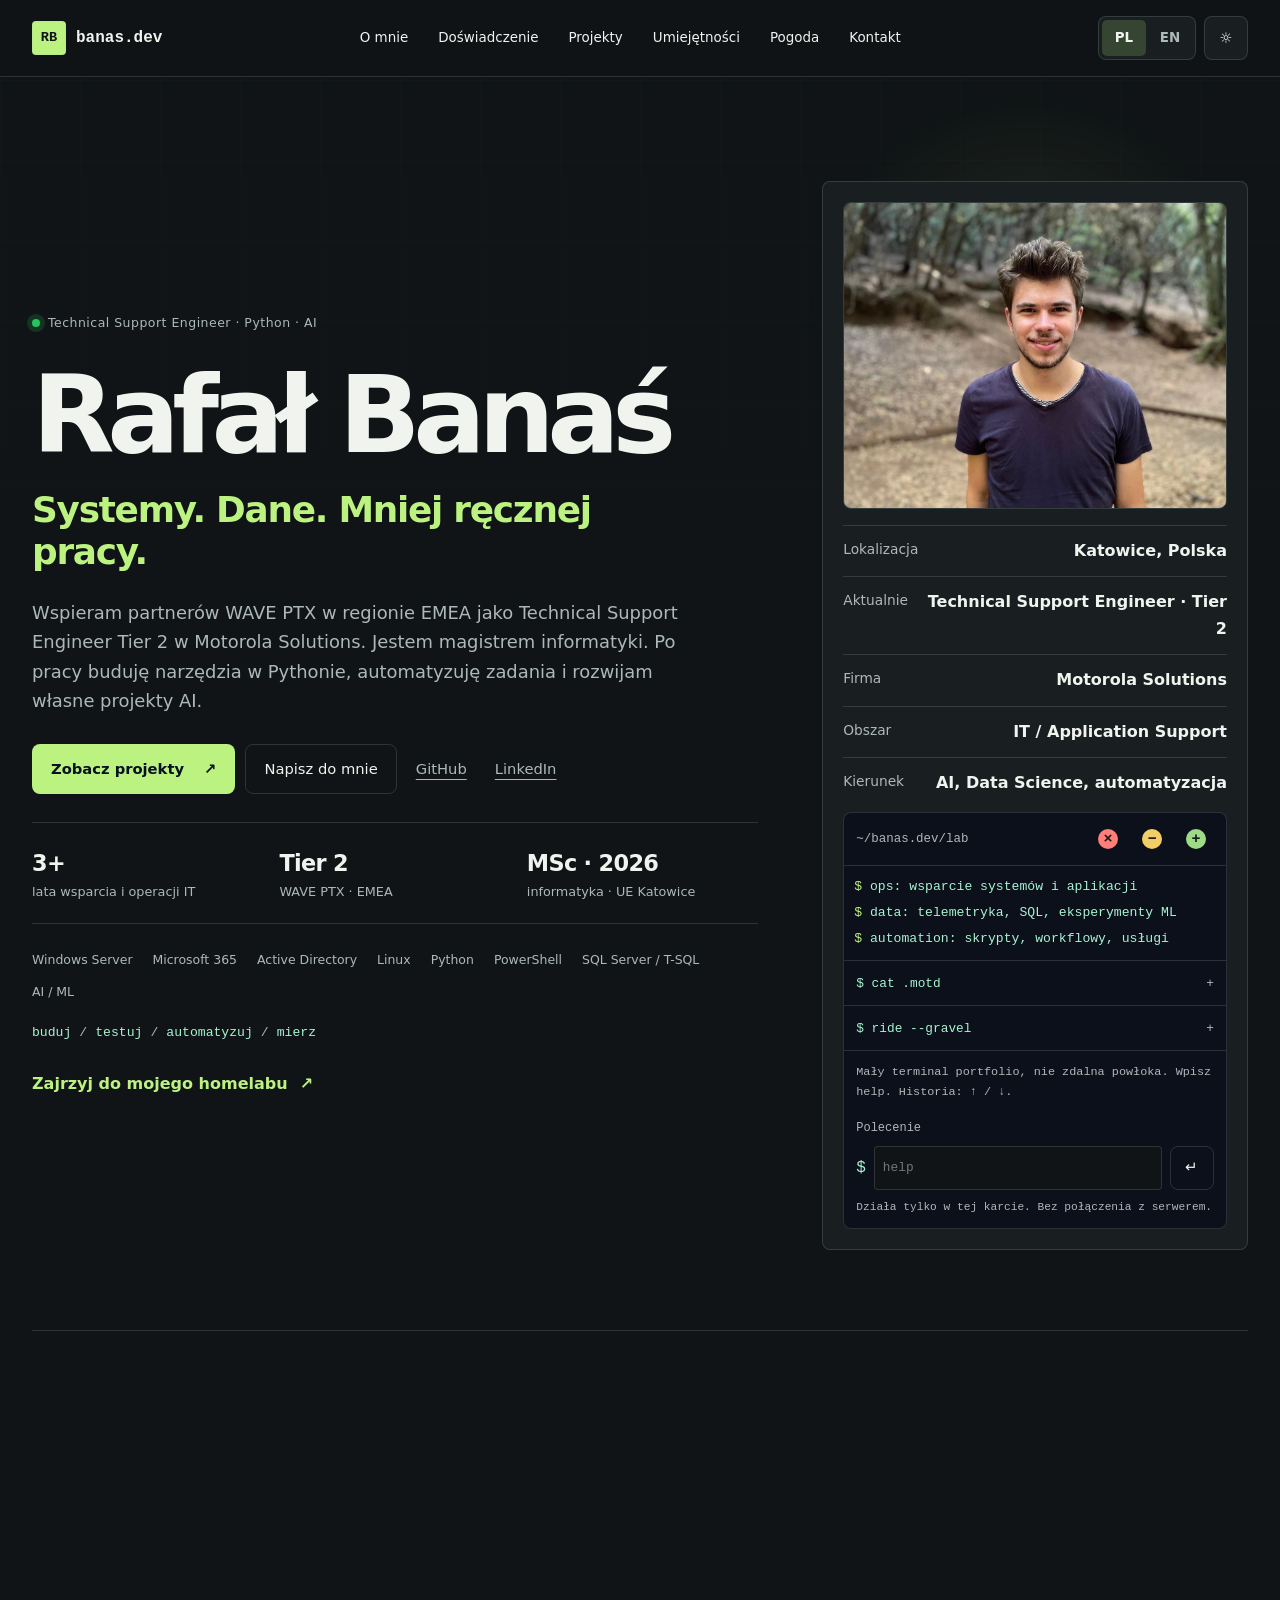
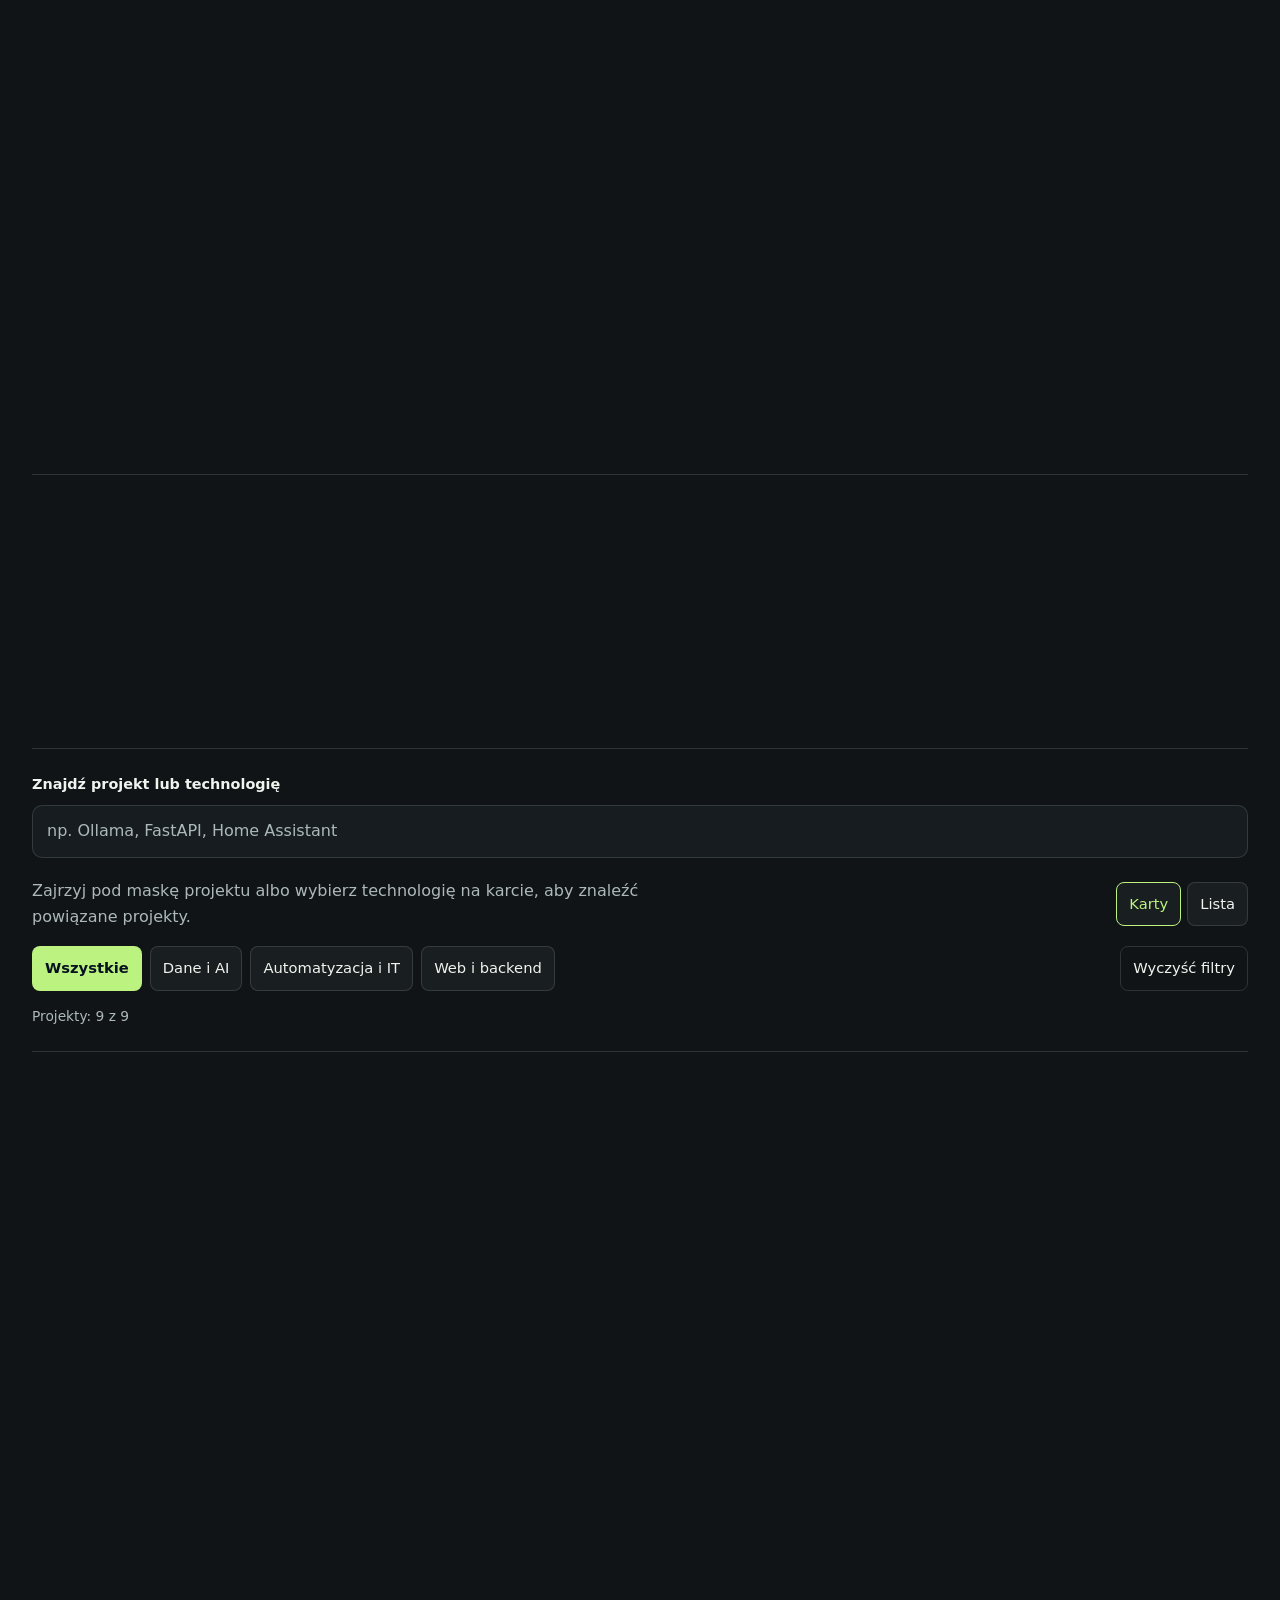
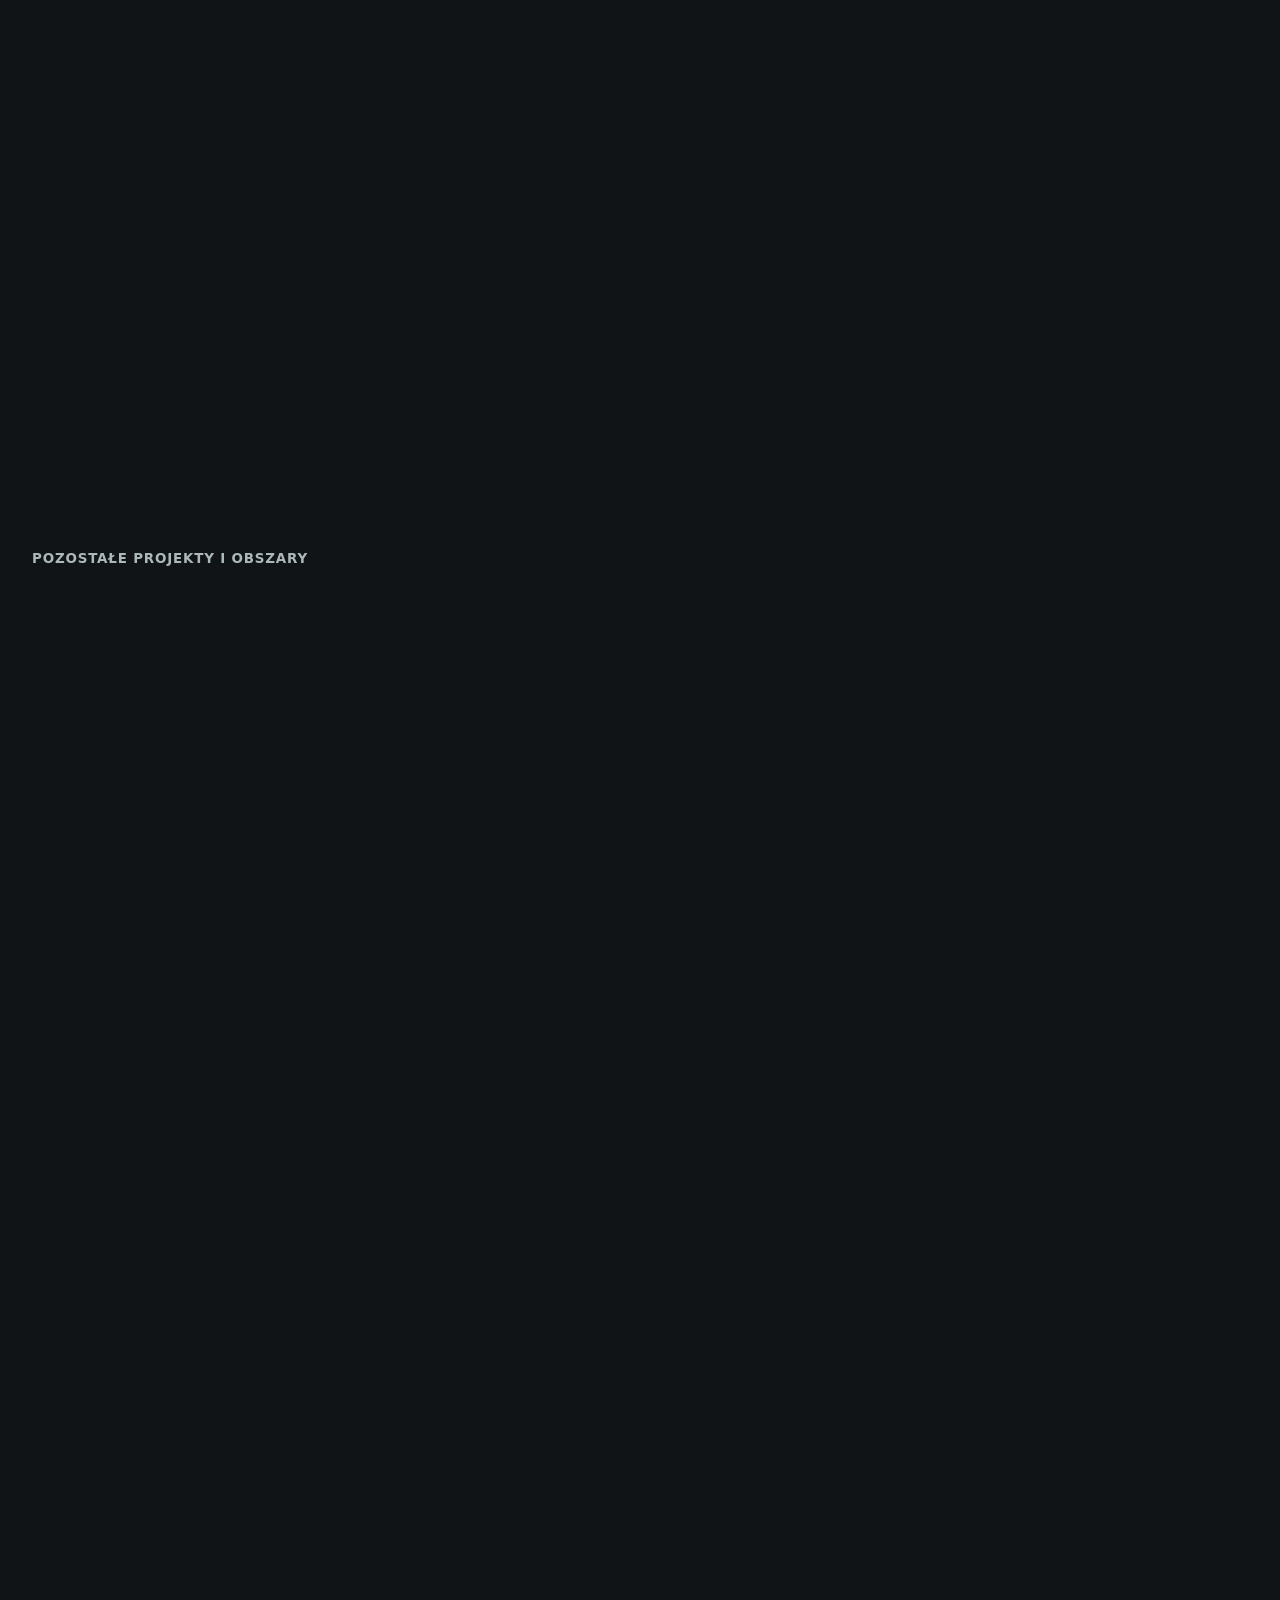
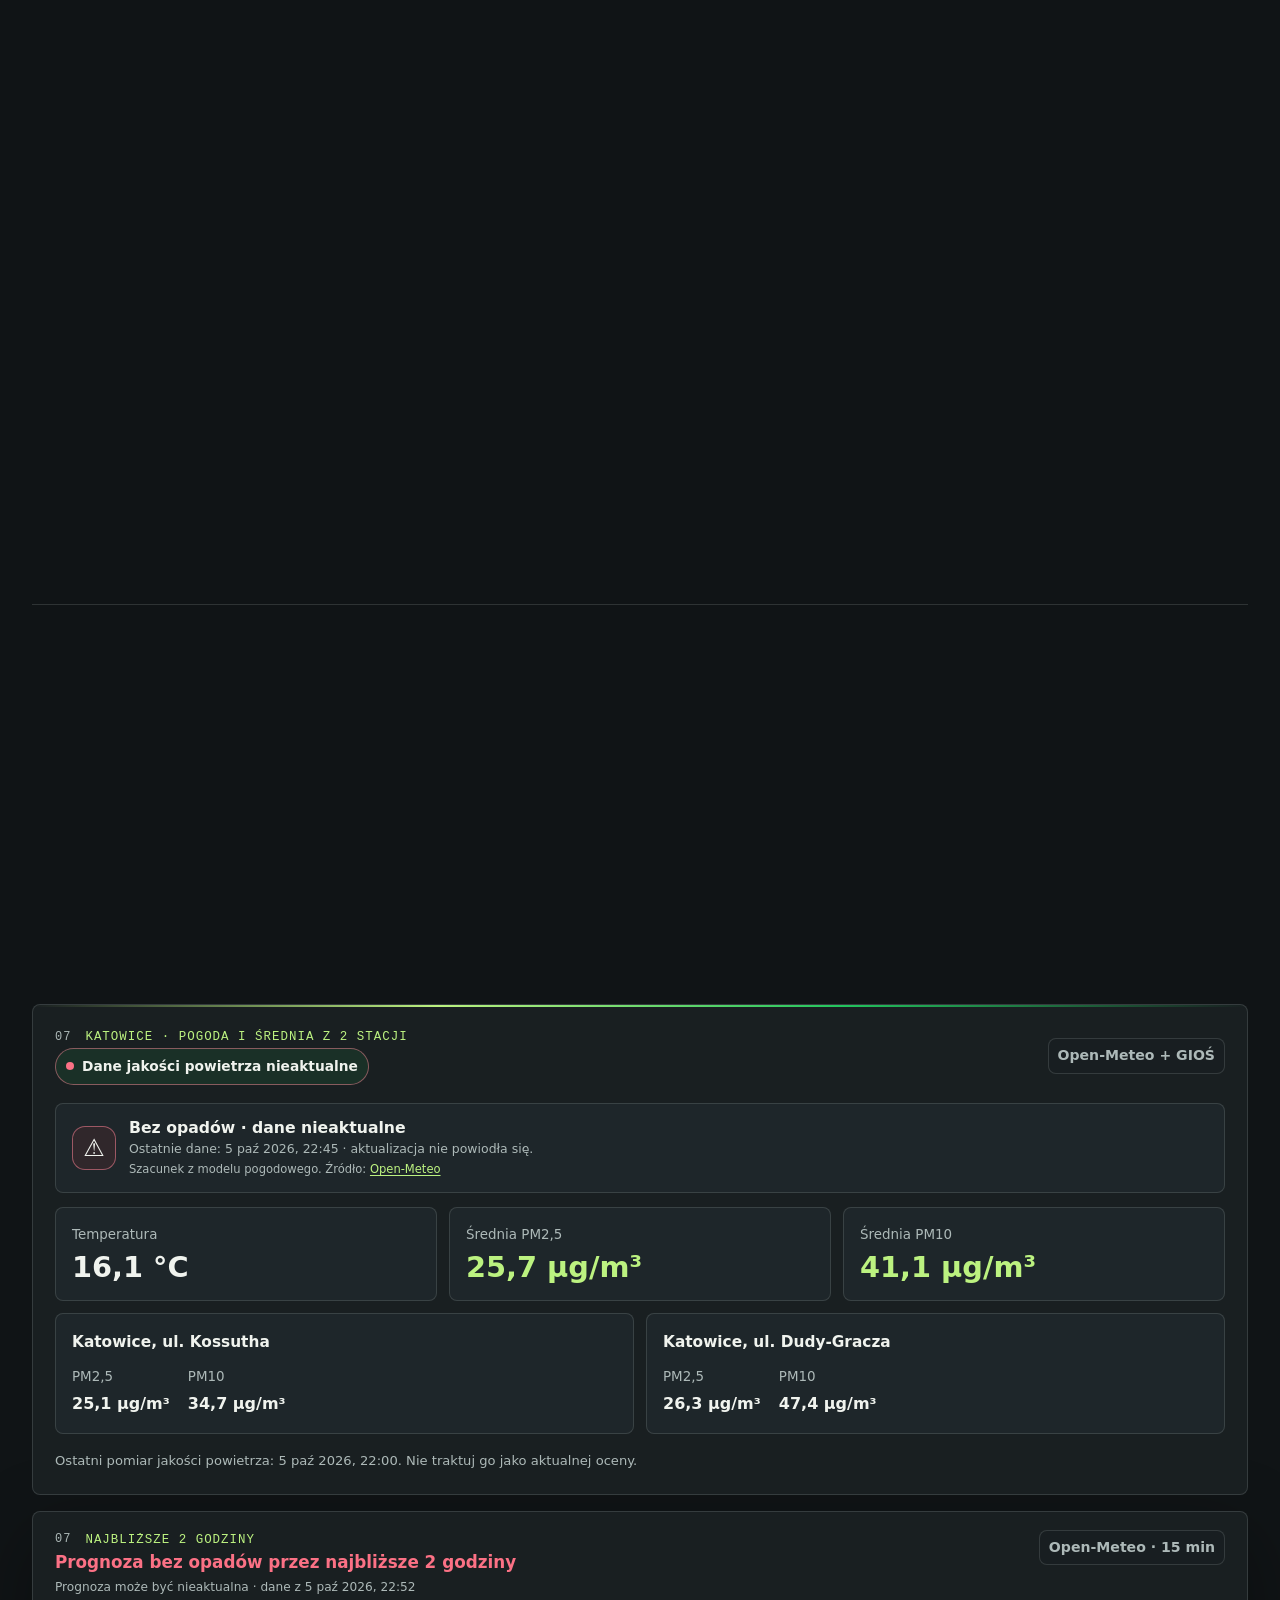
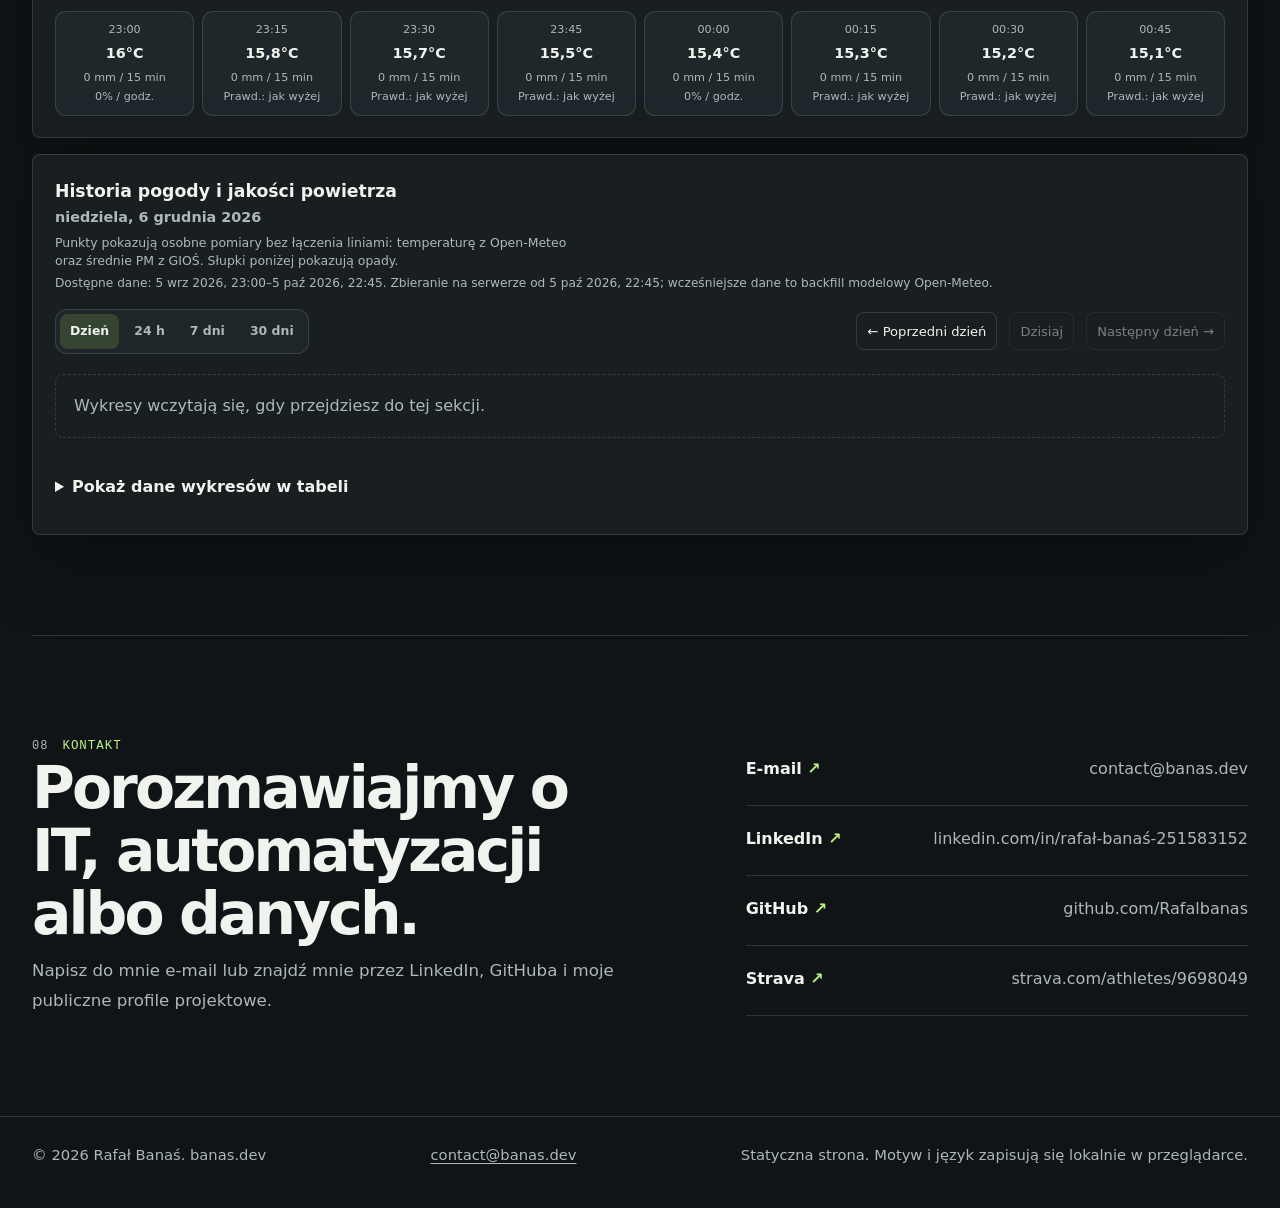
==== commit f198309b: "feat: make portfolio terminal interactive with a pet and window controls" ====
--- a/index.html
+++ b/index.html
@@ -2,7 +2,7 @@
 <html lang="pl">
 <head>
     <meta charset="UTF-8">
-    <meta http-equiv="Content-Security-Policy" content="default-src 'self'; script-src 'self' 'sha256-cix/0LmncDSxiveuYC1L8+nMvdsmJuHYhpj6WUc65wU=' 'sha256-/ls9Q8HCJYpp3PVbi4fZhuwLBGHOBhRHlkICfas5RRY=' 'sha256-JSPeJW14/AfRp1wKwWQSuK3Lx03xcIW7TVqWY5riLBE='; script-src-attr 'none'; style-src 'self' 'sha256-M3DobhkZlGENRktq7jHW/jreWqfSvzv+VLF6m3mTcBI='; style-src-attr 'unsafe-inline'; img-src 'self' data:; connect-src 'self'; object-src 'none'; base-uri 'self'; form-action 'none'">
+    <meta http-equiv="Content-Security-Policy" content="default-src 'self'; script-src 'self' 'sha256-cix/0LmncDSxiveuYC1L8+nMvdsmJuHYhpj6WUc65wU=' 'sha256-/ls9Q8HCJYpp3PVbi4fZhuwLBGHOBhRHlkICfas5RRY=' 'sha256-5+S/WRqwQ0f0Pxx8rKNC+oVqs+w7cCL9Ud1hES55mVA='; script-src-attr 'none'; style-src 'self' 'sha256-ZGUip9MuTNF/7I7FJXX7cb/hZad6fchN7UtUiGTtSIc='; style-src-attr 'unsafe-inline'; img-src 'self' data:; connect-src 'self'; object-src 'none'; base-uri 'self'; form-action 'none'">
     <meta name="referrer" content="strict-origin-when-cross-origin">
     <meta name="viewport" content="width=device-width, initial-scale=1.0">
     <title>Rafał Banaś | Technical Support Engineer · Python & AI</title>
@@ -565,12 +565,49 @@
             gap: 5px;
         }
 
-        .lab-terminal-dots span {
-            width: 7px;
-            height: 7px;
-            border-radius: 999px;
-            background: var(--accent);
-            opacity: 0.72;
+        .lab-terminal-header > span { min-width: 0; overflow: hidden; text-overflow: ellipsis; white-space: nowrap; }
+        .lab-terminal-dots { flex-shrink: 0; gap: 0; }
+        .terminal-control {
+            width: 44px; height: 44px; display: grid; place-items: center;
+            border: 0; padding: 0; background: transparent; cursor: pointer;
+        }
+        .terminal-control span { width: 20px; height: 20px; border-radius: 50%; display: grid; place-items: center; color: #15191b; font: 700 15px/1 monospace; }
+        .terminal-control--close span { background: #ff7e78; }
+        .terminal-control--minimize span { background: #f3cd65; }
+        .terminal-control--expand span { background: #9ddc87; }
+        .terminal-control:hover span { outline: 2px solid var(--text); outline-offset: 2px; }
+        .lab-terminal:has(.terminal-control) .lab-terminal-header { padding: 4px 8px 4px 12px; gap: 4px; }
+        .terminal-restore { margin-top: 16px; width: 100%; }
+        .terminal-console { padding: 12px; border-top: 1px solid var(--line); }
+        .terminal-console > p { font-size: 0.74rem; color: var(--muted); margin-bottom: 12px; }
+        .terminal-console label { font-size: 0.75rem; color: var(--muted); }
+        .terminal-command-row { display: flex; align-items: center; gap: 8px; margin-top: 5px; }
+        .terminal-command-row > span { color: var(--code); }
+        .terminal-command-row input { min-width: 0; width: 100%; min-height: 44px; border: 1px solid var(--line); background: var(--bg); color: var(--text); border-radius: 4px; padding: 8px; font: inherit; font-size: 0.8rem; }
+        .terminal-command-row button { min-width: 44px; min-height: 44px; padding: 6px; }
+        .terminal-output { max-height: 170px; overflow-y: auto; overflow-wrap: anywhere; font-size: 0.78rem; }
+        .terminal-output p { margin: 0 0 12px; white-space: pre-wrap; }
+        .terminal-output code { display: block; color: var(--code); margin-bottom: 4px; }
+        .lab-terminal.is-expanded .terminal-output { max-height: 360px; }
+        .lab-terminal.is-expanded .terminal-console { padding-block: 20px; }
+        .lab-terminal.is-expanded .terminal-output { min-height: 120px; }
+        #terminalCommandHint { display: block; margin-top: 8px; font-size: 0.7rem; color: var(--muted); }
+        .lab-terminal.is-expanded .lab-terminal-body { display: grid; }
+        .terminal-pet-scene { margin: 0 12px 12px; padding: 10px; border: 1px solid var(--line); border-radius: 6px; background: var(--bg-soft); }
+        .pet-track { height: 84px; display: flex; align-items: end; padding: 8px; border-bottom: 1px dashed var(--line); margin-bottom: 10px; overflow: hidden; }
+        .terminal-pet { width: 64px; height: 60px; flex-shrink: 0; border: 0; padding: 4px; background: transparent; cursor: pointer; color: #efb67d; }
+        .terminal-pet svg { width: 100%; height: 100%; overflow: visible; }
+        .terminal-pet .cat-eye { fill: #20292d; }
+        .terminal-pet .cat-nose { fill: #b05c62; }
+        .terminal-pet.is-petted .cat-eye { transform: scaleY(0.4); transform-origin: center; transform-box: fill-box; }
+        .pet-running .terminal-pet { animation: terminal-prowl 6s ease-in-out infinite alternate; }
+        .terminal-pet.is-petted svg { animation: terminal-hop 550ms ease-out; }
+        .terminal-secret .pet-reaction { padding: 0; margin-bottom: 10px; min-height: 2.8em; }
+        .pet-pause { min-height: 44px; padding: 6px 10px; font-size: 0.75rem; }
+        @keyframes terminal-prowl { to { transform: translateX(110px); } }
+        @keyframes terminal-hop { 40% { transform: translateY(-16px) rotate(-6deg); } }
+        @media (prefers-reduced-motion: reduce) {
+            .pet-running .terminal-pet, .terminal-pet.is-petted svg { animation: none; }
         }
 
         .lab-terminal-body {
@@ -2384,11 +2421,17 @@
                         <span data-i18n="profile.direction">AI, Data Science, automatyzacja</span>
                     </div>
                 </div>
-                <div class="lab-terminal" aria-label="Osobiste engineering lab" data-i18n-attr="aria-label:terminal.aria">
+                <button class="button terminal-restore" id="terminalRestore" type="button" aria-controls="labTerminal" data-i18n="terminalDemo.restore" hidden>Otwórz terminal ponownie</button>
+                <div class="lab-terminal" id="labTerminal" aria-label="Osobiste engineering lab" data-i18n-attr="aria-label:terminal.aria">
                     <div class="lab-terminal-header">
                         <span>~/banas.dev/lab</span>
-                        <span class="lab-terminal-dots" aria-hidden="true"><span></span><span></span><span></span></span>
+                        <div class="lab-terminal-dots" id="terminalControls" hidden>
+                            <button class="terminal-control terminal-control--close" id="terminalClose" type="button" aria-controls="labTerminal" aria-label="Zamknij terminal" data-i18n-attr="aria-label:terminalDemo.close"><span aria-hidden="true">×</span></button>
+                            <button class="terminal-control terminal-control--minimize" id="terminalMinimize" type="button" aria-controls="terminalContent" aria-expanded="true" aria-label="Zminimalizuj / przywróć terminal" data-i18n-attr="aria-label:terminalDemo.minimize"><span aria-hidden="true">−</span></button>
+                            <button class="terminal-control terminal-control--expand" id="terminalExpand" type="button" aria-controls="terminalContent" aria-pressed="false" aria-label="Powiększ / zmniejsz terminal" data-i18n-attr="aria-label:terminalDemo.expand"><span aria-hidden="true">+</span></button>
+                        </div>
                     </div>
+                    <div id="terminalContent">
                     <div class="lab-terminal-body">
                         <span data-i18n="terminal.line1">ops: wsparcie systemów i aplikacji</span>
                         <span data-i18n="terminal.line2">data: telemetryka, SQL, eksperymenty ML</span>
@@ -2397,12 +2440,41 @@
                     <details class="terminal-secret" id="terminalMotd">
                         <summary><code>$ cat .motd</code></summary>
                         <p data-i18n="easterEggs.motd">Najpierw logi. Potem kawa. Potem jeszcze raz logi. To tylko wiadomość z mojego małego zakątka internetu — niczego tu nie uruchamiasz.</p>
+                        <div class="terminal-pet-scene" id="terminalPetScene" hidden>
+                            <div class="pet-track">
+                                <button class="terminal-pet" id="terminalPet" type="button" aria-label="Pogłaszcz kota" data-i18n-attr="aria-label:terminalDemo.pet">
+                                    <svg viewBox="0 0 64 52" aria-hidden="true" focusable="false">
+                                        <path fill="none" stroke="currentColor" stroke-width="6" stroke-linecap="round" d="M44 35 Q61 36 55 21"/>
+                                        <path fill="currentColor" d="M18 28 Q35 21 46 32 L46 45 H40 L38 39 H26 L24 45 H18Z M8 15 L8 3 L19 11 L30 3 L31 25 Q21 36 10 26Z"/>
+                                        <path fill="#f6d5ad" d="M10 9 L10 18 L16 14Z M28 9 L23 14 L29 18Z"/>
+                                        <circle class="cat-eye" cx="15" cy="20" r="2"/><circle class="cat-eye" cx="25" cy="20" r="2"/>
+                                        <path class="cat-nose" d="M18 24 H22 L20 27Z"/>
+                                    </svg>
+                                </button>
+                            </div>
+                            <p class="pet-reaction" id="terminalPetReaction" role="status" data-i18n="terminalDemo.petIntro">Mały opiekun logów. Kliknij kota, żeby go pogłaskać.</p>
+                            <button class="button secondary pet-pause" id="terminalPetPause" type="button" aria-pressed="false" data-i18n="terminalDemo.pause">Wstrzymaj ruch kota</button>
+                        </div>
                     </details>
                     <details class="terminal-secret" id="terminalGravel">
                         <summary><code>$ ride --gravel</code></summary>
                         <p data-i18n="easterEggs.gravel">Tryb gravel: mniej powiadomień, więcej przewyższeń. Ten rower jedzie tylko po stronie. Ja wolę po szutrze.</p>
                         <div class="gravel-track" aria-hidden="true"><span class="gravel-bike">🚲</span></div>
                     </details>
+                    <div class="terminal-console" id="terminalConsole" hidden>
+                        <p data-i18n="terminalDemo.hint">Mały terminal portfolio, nie zdalna powłoka. Wpisz help. Historia: ↑ / ↓.</p>
+                        <div class="terminal-output" id="terminalOutput" role="log" aria-live="polite" aria-relevant="additions" tabindex="0" aria-label="Wyniki poleceń" data-i18n-attr="aria-label:terminalDemo.output"></div>
+                        <form id="terminalForm">
+                            <label for="terminalCommand" data-i18n="terminalDemo.command">Polecenie</label>
+                            <div class="terminal-command-row">
+                                <span aria-hidden="true">$</span>
+                                <input id="terminalCommand" type="text" maxlength="100" autocomplete="off" autocapitalize="off" spellcheck="false" placeholder="help" aria-describedby="terminalCommandHint">
+                                <button class="button secondary" id="terminalRun" type="submit" aria-label="Wykonaj lokalne polecenie" data-i18n-attr="aria-label:terminalDemo.run">↵</button>
+                            </div>
+                            <span id="terminalCommandHint" data-i18n="terminalDemo.localOnly">Działa tylko w tej karcie. Bez połączenia z serwerem.</span>
+                        </form>
+                    </div>
+                    </div>
                 </div>
             </aside>
         </section>
@@ -3511,6 +3583,28 @@
                         website: "Ta strona · statyczny frontend i dane",
                         privateLab: "Własne laboratorium · dokumentacja prywatna",
                         results: "Przeglądaj wyniki"
+                    },
+                    terminalDemo: {
+                        restore: "Otwórz terminal ponownie",
+                        close: "Zamknij terminal",
+                        minimize: "Zminimalizuj / przywróć terminal",
+                        expand: "Powiększ / zmniejsz terminal",
+                        pet: "Pogłaszcz kota",
+                        petIntro: "Mały opiekun logów. Kliknij kota, żeby go pogłaskać.",
+                        petHappy: "Mrrr… Logi pod kontrolą. Można wracać do kodu.",
+                        pause: "Wstrzymaj ruch kota",
+                        resume: "Wznów ruch kota",
+                        hint: "Mały terminal portfolio, nie zdalna powłoka. Wpisz help. Historia: ↑ / ↓.",
+                        output: "Wyniki poleceń",
+                        command: "Polecenie",
+                        run: "Wykonaj lokalne polecenie",
+                        localOnly: "Działa tylko w tej karcie. Bez połączenia z serwerem.",
+                        help: "help — lista poleceń\nwhoami — o mnie\nls — sekcje portfolio\ncat .motd — obudź kota\nride --gravel — czas na rower\nclear — wyczyść terminal",
+                        whoami: "Rafał Banaś · wsparcie IT, Python, AI i gravel po godzinach.",
+                        sections: "O mnie / Doświadczenie / Projekty / Homelab / Umiejętności / Kontakt — znajdziesz je na tej stronie.",
+                        cat: "Opiekun logów obudzony. Zajrzyj do cat .motd powyżej i pogłaszcz kota.",
+                        ride: "Rower gotowy. Szutrowy przerywnik znajdziesz powyżej.",
+                        unknown: "Nie znam tego polecenia. Wpisz help — to zabawka w portfolio, nie prawdziwa powłoka."
                     },
                     easterEggs: {
                         motd: "Najpierw logi. Potem kawa. Potem jeszcze raz logi. To tylko wiadomość z mojego małego zakątka internetu — niczego tu nie uruchamiasz.",
@@ -3997,6 +4091,28 @@
                         privateLab: "Personal lab · private documentation",
                         results: "Explore the results"
                     },
+                    terminalDemo: {
+                        restore: "Reopen terminal",
+                        close: "Close terminal",
+                        minimize: "Minimize / restore terminal",
+                        expand: "Expand / shrink terminal",
+                        pet: "Pet the cat",
+                        petIntro: "A little log keeper. Click the cat to give it a pet.",
+                        petHappy: "Purrr… Logs are under control. Back to the code.",
+                        pause: "Pause cat movement",
+                        resume: "Resume cat movement",
+                        hint: "A little portfolio terminal, not a remote shell. Type help. History: ↑ / ↓.",
+                        output: "Command output",
+                        command: "Command",
+                        run: "Run local command",
+                        localOnly: "Runs only in this tab. No server connection.",
+                        help: "help — list commands\nwhoami — about me\nls — portfolio sections\ncat .motd — wake the cat\nride --gravel — time for a ride\nclear — clear terminal",
+                        whoami: "Rafał Banaś · IT support, Python, AI and gravel after hours.",
+                        sections: "About / Experience / Projects / Homelab / Skills / Contact — all on this page.",
+                        cat: "Log keeper awake. Open cat .motd above and pet the cat.",
+                        ride: "Bike ready. Your gravel break is just above.",
+                        unknown: "Unknown command. Type help — this is a portfolio toy, not a real shell."
+                    },
                     easterEggs: {
                         motd: "First, logs. Then coffee. Then logs again. Just a message from my little corner of the internet — no commands run here.",
                         gravel: "Gravel mode: fewer notifications, more elevation. This bike only rides across the page. I prefer the gravel."
@@ -5474,6 +5590,163 @@
                 renderHomelabLab();
             }
 
+            function resolveTerminalCommand(value) {
+                const command = String(value).slice(0, 100).trim().replace(/\s+/g, " ").toLowerCase();
+                if (!command) return null;
+                switch (command) {
+                    case "help": return { command, key: "help" };
+                    case "whoami": return { command, key: "whoami" };
+                    case "ls": return { command, key: "sections" };
+                    case "cat .motd": return { command, key: "cat" };
+                    case "ride --gravel": return { command, key: "ride" };
+                    case "clear": return { command, key: "clear" };
+                    default: return { command, key: "unknown" };
+                }
+            }
+
+            let refreshInteractiveTerminal = () => {};
+
+            function setupInteractiveTerminal() {
+                const terminal = document.getElementById("labTerminal");
+                if (!terminal) return;
+                const content = document.getElementById("terminalContent");
+                const restore = document.getElementById("terminalRestore");
+                const minimize = document.getElementById("terminalMinimize");
+                const expand = document.getElementById("terminalExpand");
+                const motd = document.getElementById("terminalMotd");
+                const gravel = document.getElementById("terminalGravel");
+                const scene = document.getElementById("terminalPetScene");
+                const pet = document.getElementById("terminalPet");
+                const pause = document.getElementById("terminalPetPause");
+                const reaction = document.getElementById("terminalPetReaction");
+                const output = document.getElementById("terminalOutput");
+                const input = document.getElementById("terminalCommand");
+                const reducedMotion = window.matchMedia("(prefers-reduced-motion: reduce)");
+                const entries = [];
+                const history = [];
+                let historyIndex = 0;
+                let draft = "";
+                let paused = false;
+                let petted = false;
+                let inView = false;
+                const copy = () => translations[document.documentElement.lang || "pl"].terminalDemo;
+
+                function syncPetMotion() {
+                    const running = motd.open && !terminal.hidden && !content.hidden &&
+                        !paused && !reducedMotion.matches && !document.hidden && inView;
+                    scene.classList.toggle("pet-running", running);
+                }
+
+                function makeEntry(entry) {
+                    const paragraph = document.createElement("p");
+                    const command = document.createElement("code");
+                    command.textContent = "$ " + entry.command;
+                    paragraph.append(command, document.createTextNode(copy()[entry.key]));
+                    return paragraph;
+                }
+
+                refreshInteractiveTerminal = () => {
+                    [["terminalClose", "close"], ["terminalMinimize", "minimize"], ["terminalExpand", "expand"]].forEach(([id, key]) => {
+                        document.getElementById(id).setAttribute("title", copy()[key]);
+                    });
+                    pause.textContent = paused ? copy().resume : copy().pause;
+                    pause.setAttribute("aria-pressed", String(paused));
+                    reaction.textContent = petted ? copy().petHappy : copy().petIntro;
+                    output.replaceChildren(...entries.map(makeEntry));
+                };
+
+                document.getElementById("terminalClose").addEventListener("click", () => {
+                    terminal.hidden = true;
+                    restore.hidden = false;
+                    syncPetMotion();
+                    restore.focus({ preventScroll: true });
+                });
+                restore.addEventListener("click", () => {
+                    terminal.hidden = false;
+                    restore.hidden = true;
+                    content.hidden = false;
+                    minimize.setAttribute("aria-expanded", "true");
+                    syncPetMotion();
+                    document.getElementById("terminalClose").focus({ preventScroll: true });
+                });
+                minimize.addEventListener("click", () => {
+                    content.hidden = !content.hidden;
+                    minimize.setAttribute("aria-expanded", String(!content.hidden));
+                    syncPetMotion();
+                });
+                expand.addEventListener("click", () => {
+                    const expanded = terminal.classList.toggle("is-expanded");
+                    expand.setAttribute("aria-pressed", String(expanded));
+                    content.hidden = false;
+                    minimize.setAttribute("aria-expanded", "true");
+                    syncPetMotion();
+                });
+                pet.addEventListener("click", () => {
+                    petted = !petted;
+                    pet.classList.toggle("is-petted", petted);
+                    reaction.textContent = petted ? copy().petHappy : copy().petIntro;
+                });
+                pause.addEventListener("click", () => {
+                    paused = !paused;
+                    pause.textContent = paused ? copy().resume : copy().pause;
+                    pause.setAttribute("aria-pressed", String(paused));
+                    syncPetMotion();
+                });
+                motd.addEventListener("toggle", syncPetMotion);
+                reducedMotion.addEventListener("change", syncPetMotion);
+                document.addEventListener("visibilitychange", syncPetMotion);
+                if ("IntersectionObserver" in window) {
+                    const observer = new IntersectionObserver(([entry]) => {
+                        inView = entry.isIntersecting;
+                        syncPetMotion();
+                    });
+                    observer.observe(scene);
+                }
+
+                document.getElementById("terminalForm").addEventListener("submit", (event) => {
+                    event.preventDefault();
+                    const entry = resolveTerminalCommand(input.value);
+                    if (!entry) return;
+                    history.push(input.value.slice(0, 100));
+                    if (history.length > 20) history.shift();
+                    historyIndex = history.length;
+                    draft = "";
+                    input.value = "";
+                    if (entry.key === "clear") {
+                        entries.length = 0;
+                        output.replaceChildren();
+                    } else {
+                        entries.push(entry);
+                        if (entries.length > 8) {
+                            entries.shift();
+                            output.firstElementChild?.remove();
+                        }
+                        output.append(makeEntry(entry));
+                        output.scrollTop = output.scrollHeight;
+                    }
+                    if (entry.key === "cat") motd.open = true;
+                    if (entry.key === "ride") {
+                        gravel.open = false;
+                        void gravel.offsetHeight;
+                        gravel.open = true;
+                    }
+                });
+                input.addEventListener("keydown", (event) => {
+                    if (event.key !== "ArrowUp" && event.key !== "ArrowDown") return;
+                    if (!history.length) return;
+                    event.preventDefault();
+                    if (historyIndex === history.length) draft = input.value;
+                    historyIndex = Math.max(0, Math.min(history.length,
+                        historyIndex + (event.key === "ArrowUp" ? -1 : 1)));
+                    input.value = historyIndex === history.length ? draft : history[historyIndex];
+                });
+
+                document.getElementById("terminalControls").hidden = false;
+                document.getElementById("terminalConsole").hidden = false;
+                scene.hidden = false;
+                refreshInteractiveTerminal();
+            }
+
             function setupHomelabModels() {
                 const controls = document.getElementById("labModelSwitch");
                 if (!controls) return;
@@ -5640,6 +5913,7 @@
                 });
 
                 updateMenuButtonLabel(selected);
+                refreshInteractiveTerminal();
                 renderHomelabLab(selected);
                 applyProjectFilters(selected);
                 renderWeather(selected);
@@ -5721,6 +5995,7 @@
             setupHomelabModels();
             setupHomelabLab();
             setupProjectExplorer();
+            setupInteractiveTerminal();
             document.querySelector('.lab-jump')?.addEventListener("click", () => {
                 if (!document.getElementById("homelab")?.hidden) return;
                 selectedProjectFilter = "all";
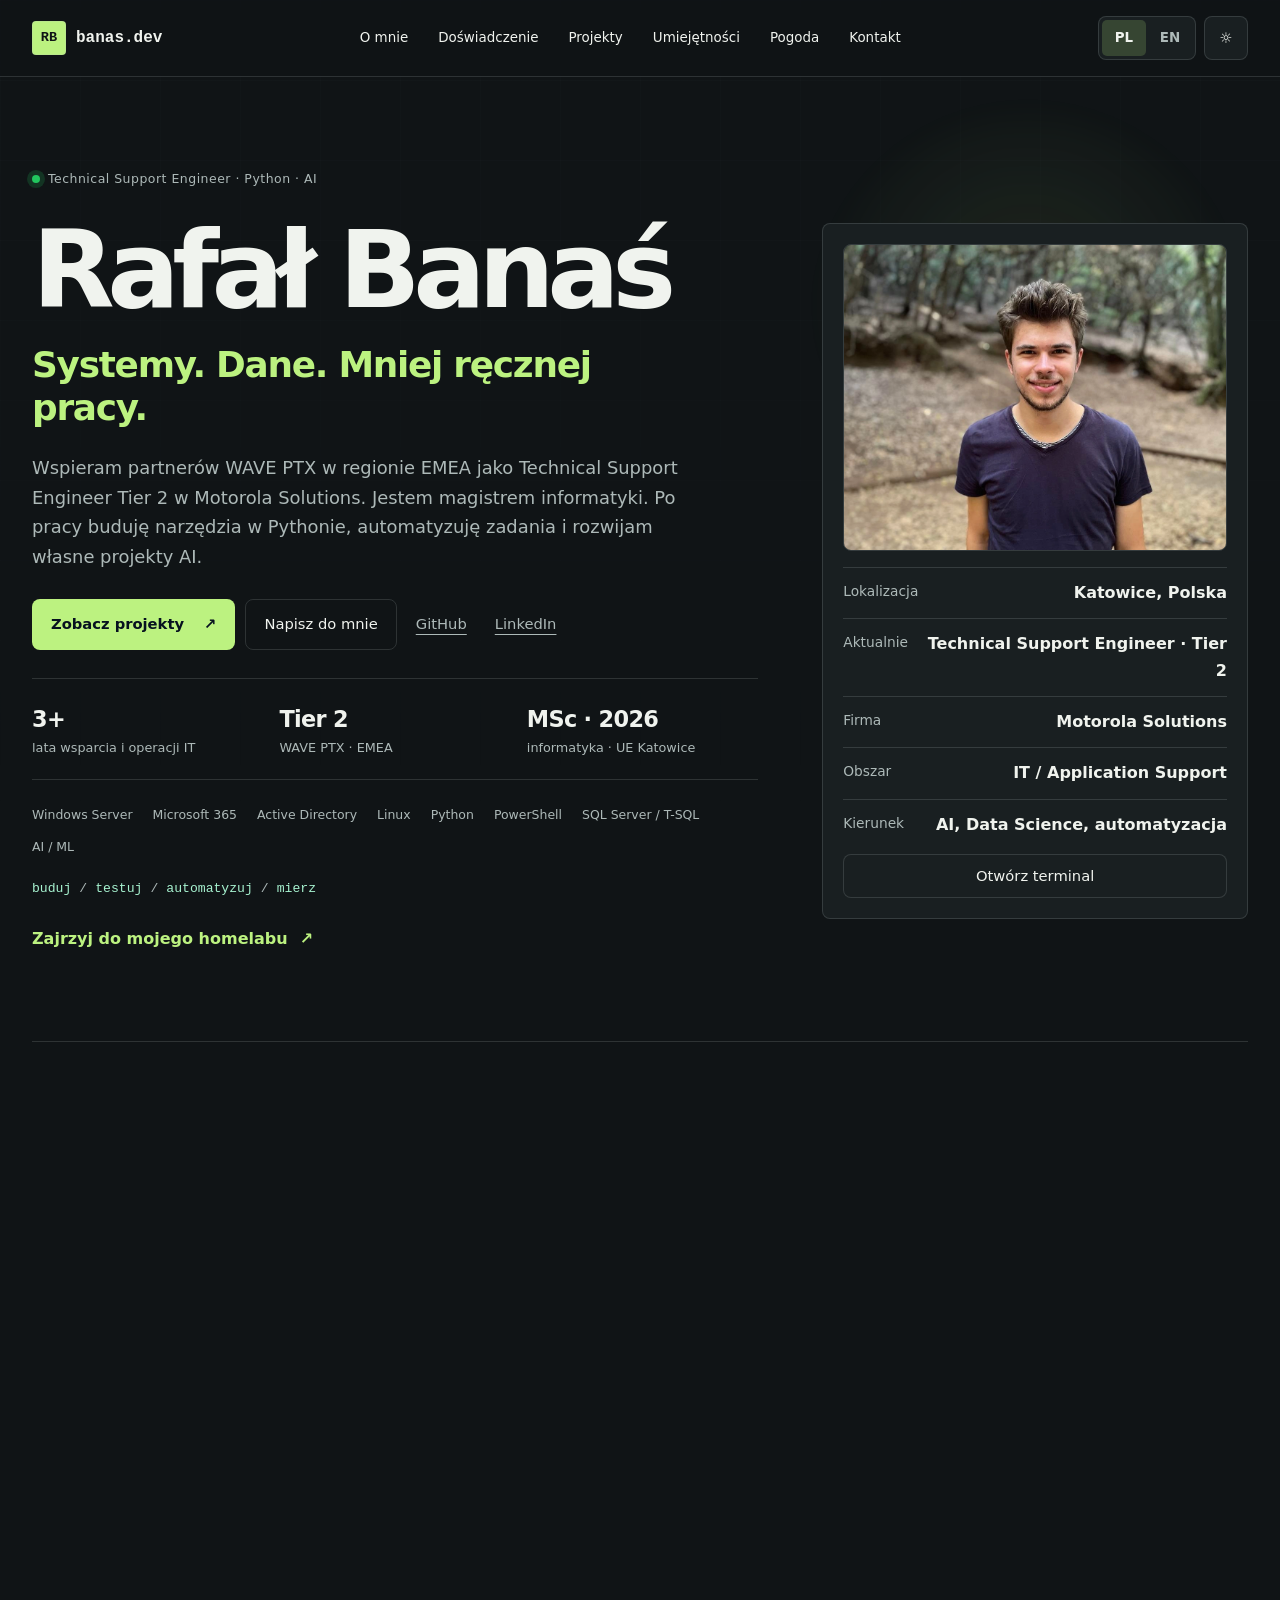
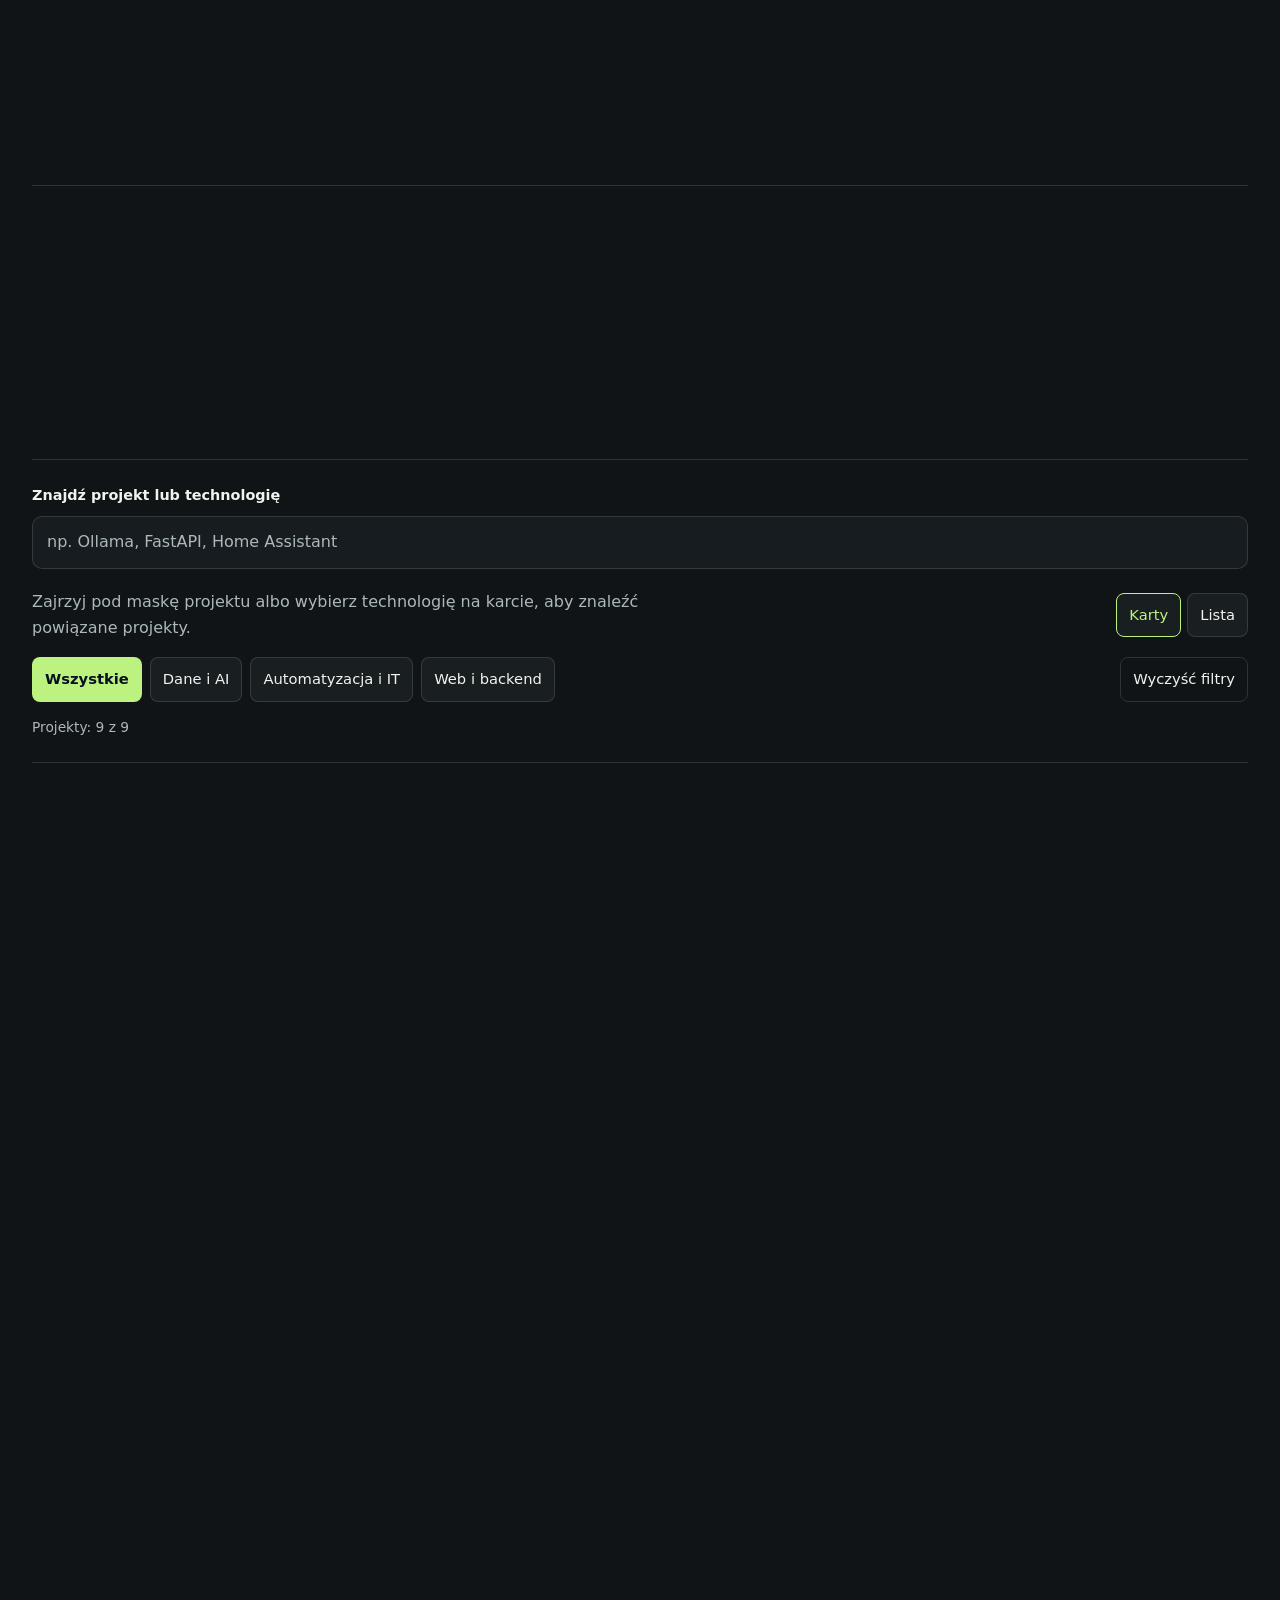
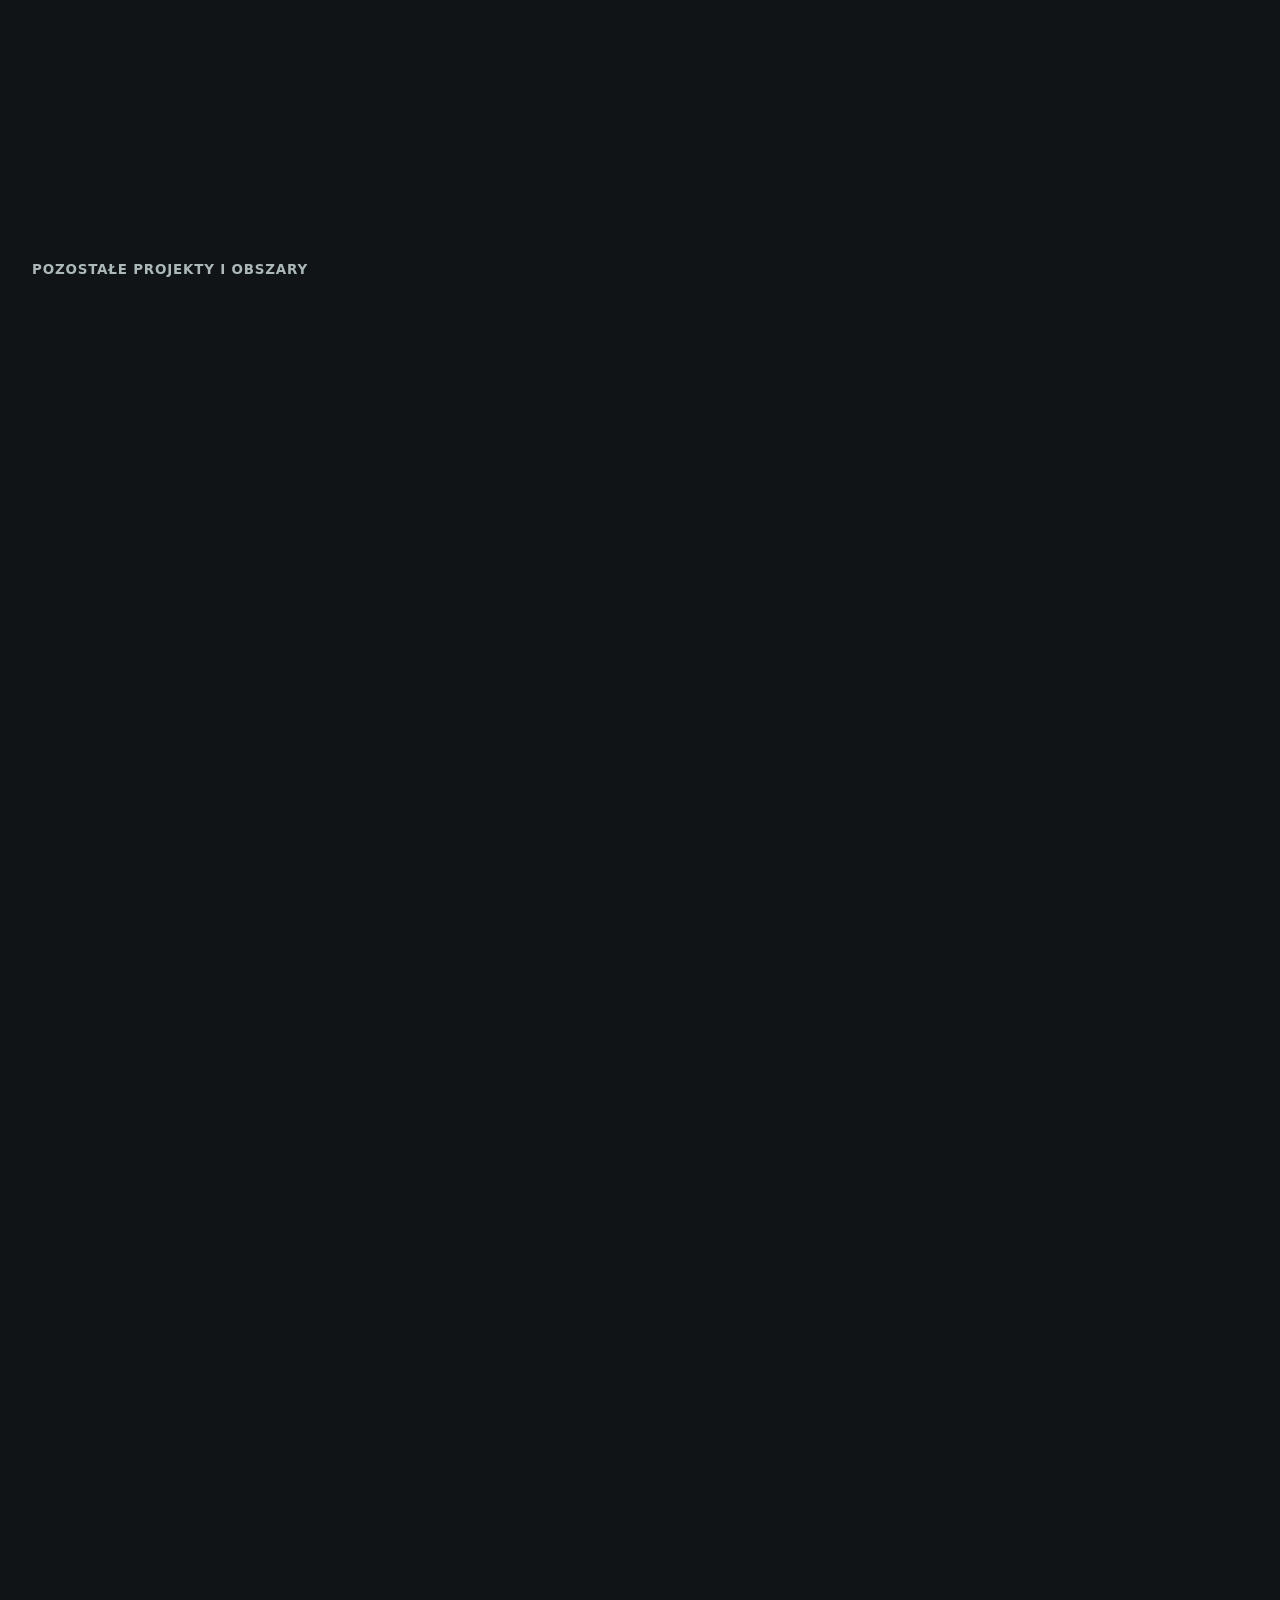
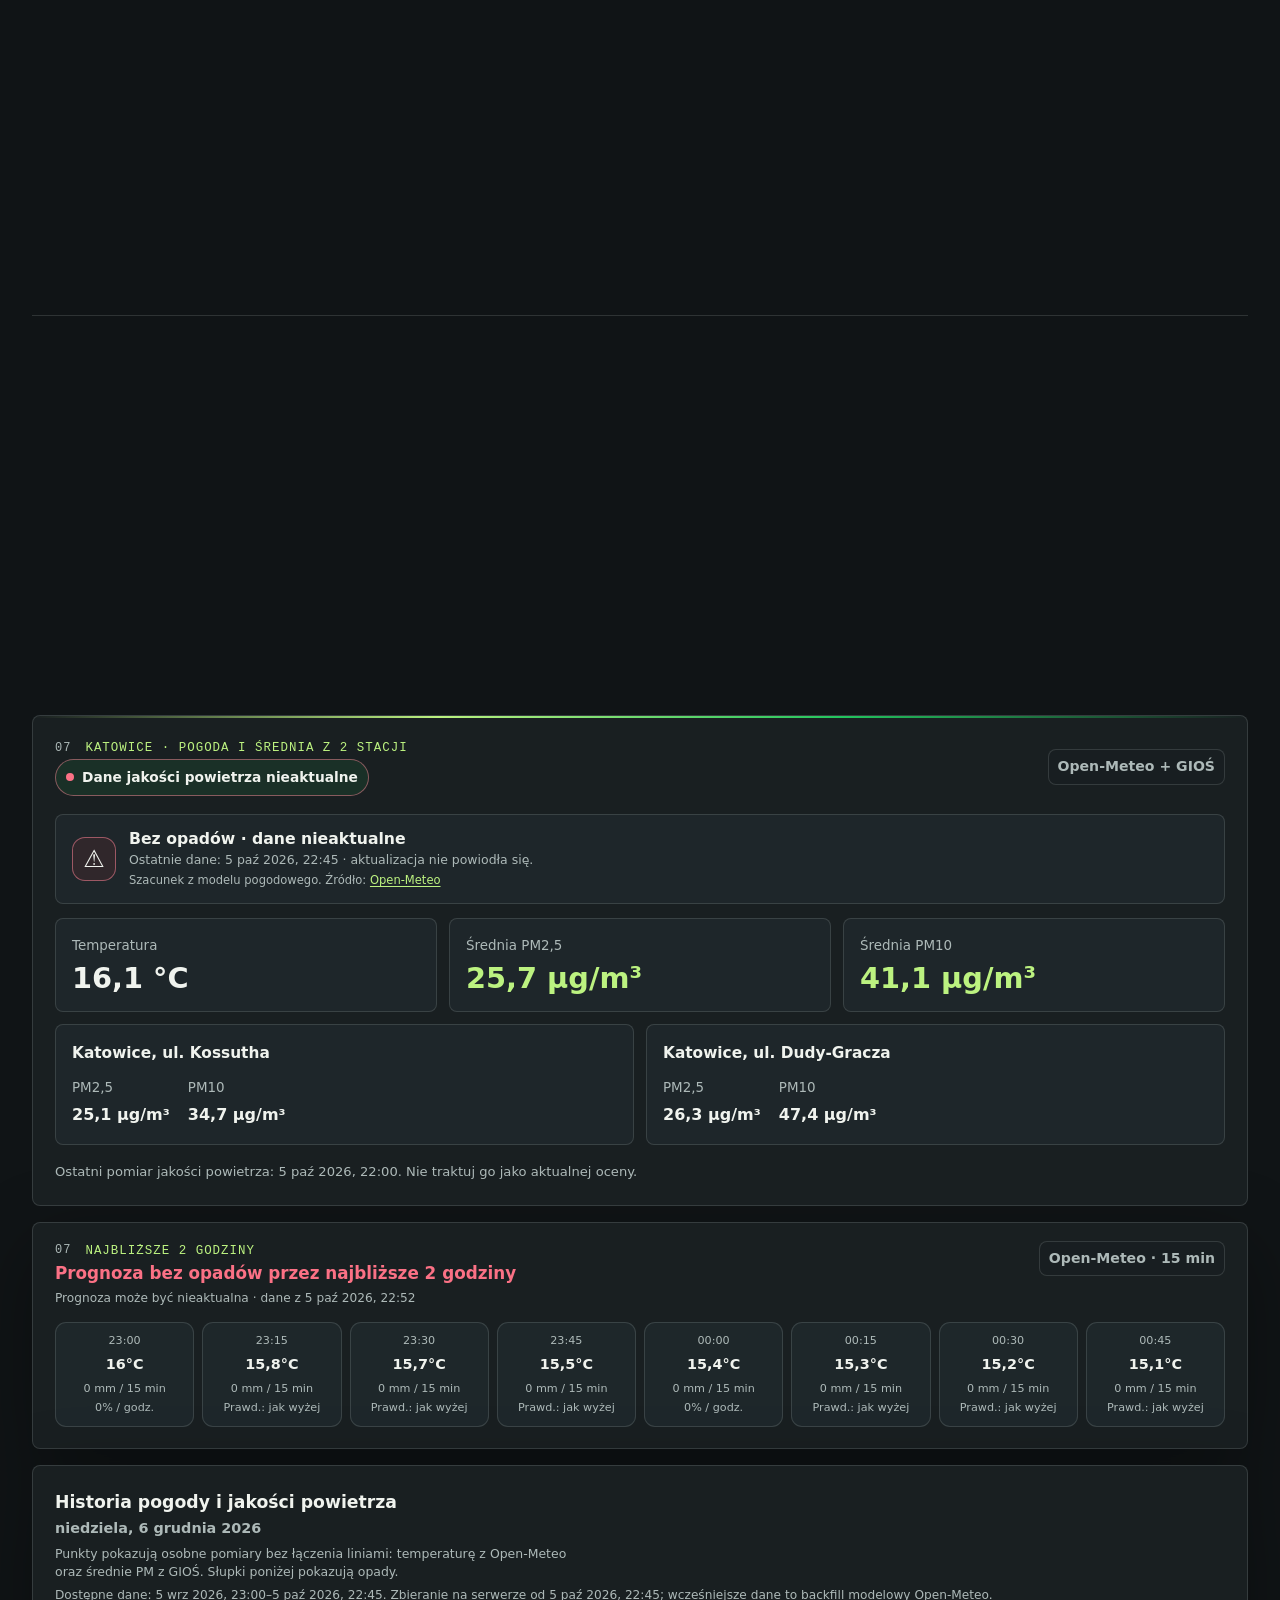
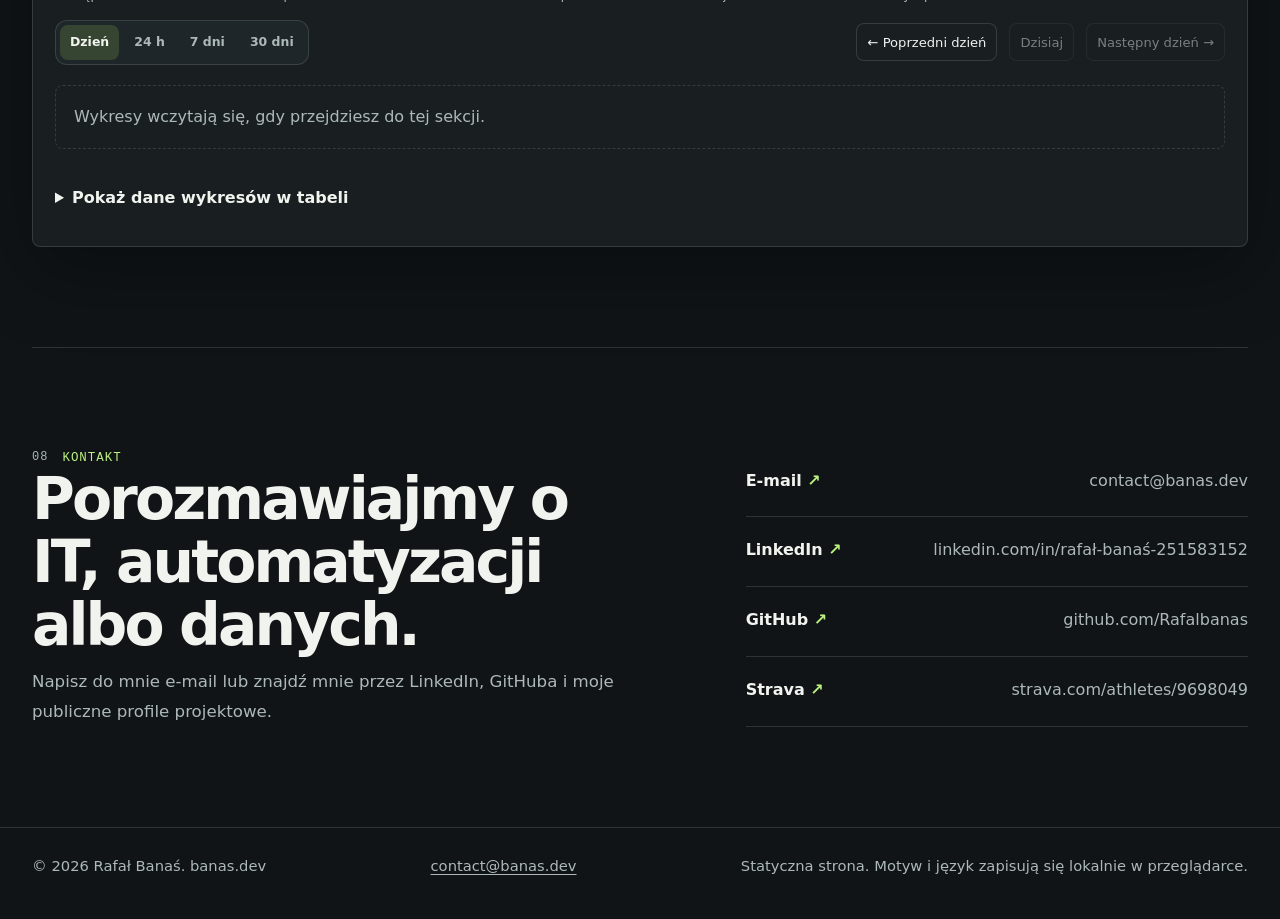
==== commit 085276fd: "feat: add opt-in draggable page pet and collapse terminal by default" ====
--- a/index.html
+++ b/index.html
@@ -2,7 +2,7 @@
 <html lang="pl">
 <head>
     <meta charset="UTF-8">
-    <meta http-equiv="Content-Security-Policy" content="default-src 'self'; script-src 'self' 'sha256-cix/0LmncDSxiveuYC1L8+nMvdsmJuHYhpj6WUc65wU=' 'sha256-/ls9Q8HCJYpp3PVbi4fZhuwLBGHOBhRHlkICfas5RRY=' 'sha256-5+S/WRqwQ0f0Pxx8rKNC+oVqs+w7cCL9Ud1hES55mVA='; script-src-attr 'none'; style-src 'self' 'sha256-ZGUip9MuTNF/7I7FJXX7cb/hZad6fchN7UtUiGTtSIc='; style-src-attr 'unsafe-inline'; img-src 'self' data:; connect-src 'self'; object-src 'none'; base-uri 'self'; form-action 'none'">
+    <meta http-equiv="Content-Security-Policy" content="default-src 'self'; script-src 'self' 'sha256-cix/0LmncDSxiveuYC1L8+nMvdsmJuHYhpj6WUc65wU=' 'sha256-/ls9Q8HCJYpp3PVbi4fZhuwLBGHOBhRHlkICfas5RRY=' 'sha256-rg+CAat1Jkt9hc+8HL5+8bDqkj555NQsUy+L4cCC69A='; script-src-attr 'none'; style-src 'self' 'sha256-L0EYHw+mzsQpRj8XCNqDxjVGxjiwr3lwzimt2lrCkiQ='; style-src-attr 'unsafe-inline'; img-src 'self' data:; connect-src 'self'; object-src 'none'; base-uri 'self'; form-action 'none'">
     <meta name="referrer" content="strict-origin-when-cross-origin">
     <meta name="viewport" content="width=device-width, initial-scale=1.0">
     <title>Rafał Banaś | Technical Support Engineer · Python & AI</title>
@@ -578,6 +578,8 @@
         .terminal-control:hover span { outline: 2px solid var(--text); outline-offset: 2px; }
         .lab-terminal:has(.terminal-control) .lab-terminal-header { padding: 4px 8px 4px 12px; gap: 4px; }
         .terminal-restore { margin-top: 16px; width: 100%; }
+        .terminal-shell > summary { list-style: none; }
+        .terminal-shell > summary::-webkit-details-marker { display: none; }
         .terminal-console { padding: 12px; border-top: 1px solid var(--line); }
         .terminal-console > p { font-size: 0.74rem; color: var(--muted); margin-bottom: 12px; }
         .terminal-console label { font-size: 0.75rem; color: var(--muted); }
@@ -595,7 +597,17 @@
         .lab-terminal.is-expanded .lab-terminal-body { display: grid; }
         .terminal-pet-scene { margin: 0 12px 12px; padding: 10px; border: 1px solid var(--line); border-radius: 6px; background: var(--bg-soft); }
         .pet-track { height: 84px; display: flex; align-items: end; padding: 8px; border-bottom: 1px dashed var(--line); margin-bottom: 10px; overflow: hidden; }
-        .terminal-pet { width: 64px; height: 60px; flex-shrink: 0; border: 0; padding: 4px; background: transparent; cursor: pointer; color: #efb67d; }
+        .terminal-pet { width: 64px; height: 60px; flex-shrink: 0; border: 0; padding: 4px; background: transparent; cursor: grab; color: #efb67d; touch-action: none; user-select: none; }
+        .terminal-pet svg { pointer-events: none; }
+        .terminal-pet.is-roaming { position: fixed; z-index: 1001; margin: 0; animation: none; filter: drop-shadow(0 3px 3px #0005); }
+        .terminal-pet.is-dragging, .terminal-pet.is-grabbed { cursor: grabbing; }
+        .pet-running .terminal-pet.is-grabbed { animation-play-state: paused; }
+        .lab-terminal.pet-drop-target { outline: 2px dashed var(--accent); outline-offset: 4px; }
+        .pet-actions { display: flex; flex-wrap: wrap; gap: 8px; }
+        .terminal-secret .pet-help { padding: 0; margin: 0 0 12px; font-size: 0.72rem; }
+        #terminalPetHomeHint { color: var(--muted); font-size: 0.72rem; }
+        .pet-roaming-toolbar { position: fixed; bottom: 88px; left: 16px; z-index: 1002; display: flex; flex-wrap: wrap; gap: 6px; max-width: calc(100vw - 32px); padding: 8px; border: 1px solid var(--line); border-radius: var(--radius); background: var(--surface-strong); box-shadow: var(--shadow); }
+        .pet-roaming-toolbar .button { min-height: 44px; font-size: 0.75rem; padding: 8px; }
         .terminal-pet svg { width: 100%; height: 100%; overflow: visible; }
         .terminal-pet .cat-eye { fill: #20292d; }
         .terminal-pet .cat-nose { fill: #b05c62; }
@@ -2421,7 +2433,8 @@
                         <span data-i18n="profile.direction">AI, Data Science, automatyzacja</span>
                     </div>
                 </div>
-                <button class="button terminal-restore" id="terminalRestore" type="button" aria-controls="labTerminal" data-i18n="terminalDemo.restore" hidden>Otwórz terminal ponownie</button>
+                <details class="terminal-shell" id="terminalShell">
+                <summary class="button terminal-restore" id="terminalRestore" aria-controls="labTerminal" data-i18n="terminalDemo.restore">Otwórz terminal</summary>
                 <div class="lab-terminal" id="labTerminal" aria-label="Osobiste engineering lab" data-i18n-attr="aria-label:terminal.aria">
                     <div class="lab-terminal-header">
                         <span>~/banas.dev/lab</span>
@@ -2441,8 +2454,9 @@
                         <summary><code>$ cat .motd</code></summary>
                         <p data-i18n="easterEggs.motd">Najpierw logi. Potem kawa. Potem jeszcze raz logi. To tylko wiadomość z mojego małego zakątka internetu — niczego tu nie uruchamiasz.</p>
                         <div class="terminal-pet-scene" id="terminalPetScene" hidden>
-                            <div class="pet-track">
-                                <button class="terminal-pet" id="terminalPet" type="button" aria-label="Pogłaszcz kota" data-i18n-attr="aria-label:terminalDemo.pet">
+                            <div class="pet-track" id="terminalPetHome">
+                                <span id="terminalPetHomeHint" data-i18n="terminalDemo.petHomeHint" hidden>Tu mieszka kot. Przeciągnij go z powrotem do terminala.</span>
+                                <button class="terminal-pet" id="terminalPet" type="button" aria-label="Pogłaszcz kota" aria-describedby="terminalPetHelp" data-i18n-attr="aria-label:terminalDemo.pet">
                                     <svg viewBox="0 0 64 52" aria-hidden="true" focusable="false">
                                         <path fill="none" stroke="currentColor" stroke-width="6" stroke-linecap="round" d="M44 35 Q61 36 55 21"/>
                                         <path fill="currentColor" d="M18 28 Q35 21 46 32 L46 45 H40 L38 39 H26 L24 45 H18Z M8 15 L8 3 L19 11 L30 3 L31 25 Q21 36 10 26Z"/>
@@ -2453,7 +2467,11 @@
                                 </button>
                             </div>
                             <p class="pet-reaction" id="terminalPetReaction" role="status" data-i18n="terminalDemo.petIntro">Mały opiekun logów. Kliknij kota, żeby go pogłaskać.</p>
+                            <p class="pet-help" id="terminalPetHelp" data-i18n="terminalDemo.petHelp">Złap kota i przeciągnij poza terminal, żeby zabrać go na spacer. Upuść w terminalu, żeby wrócił.</p>
+                            <div class="pet-actions">
                             <button class="button secondary pet-pause" id="terminalPetPause" type="button" aria-pressed="false" data-i18n="terminalDemo.pause">Wstrzymaj ruch kota</button>
+                            <button class="button secondary pet-pause" id="terminalPetRelease" type="button" data-i18n="terminalDemo.release">Wypuść kota na stronę</button>
+                            </div>
                         </div>
                     </details>
                     <details class="terminal-secret" id="terminalGravel">
@@ -2476,6 +2494,7 @@
                     </div>
                     </div>
                 </div>
+                </details>
             </aside>
         </section>
 
@@ -3362,6 +3381,11 @@
 
 </main>
 
+    <div class="pet-roaming-toolbar" id="pagePetControls" role="group" aria-label="Kot na spacerze" data-i18n-attr="aria-label:terminalDemo.roamingLabel" hidden>
+        <button class="button secondary" id="pagePetReturn" type="button" data-i18n="terminalDemo.returnHome">Wróć do terminala</button>
+        <button class="button secondary" id="pagePetPause" type="button" aria-pressed="false" data-i18n="terminalDemo.pause">Wstrzymaj ruch kota</button>
+    </div>
+
     <footer>
         <div class="page">
             <span>&copy; 2026 Rafał Banaś. banas.dev</span>
@@ -3585,12 +3609,19 @@
                         results: "Przeglądaj wyniki"
                     },
                     terminalDemo: {
-                        restore: "Otwórz terminal ponownie",
+                        restore: "Otwórz terminal",
                         close: "Zamknij terminal",
                         minimize: "Zminimalizuj / przywróć terminal",
                         expand: "Powiększ / zmniejsz terminal",
                         pet: "Pogłaszcz kota",
                         petIntro: "Mały opiekun logów. Kliknij kota, żeby go pogłaskać.",
+                        petHelp: "Złap kota i przeciągnij poza terminal, żeby zabrać go na spacer. Upuść w terminalu, żeby wrócił.",
+                        petHomeHint: "Tu mieszka kot. Przeciągnij go z powrotem do terminala.",
+                        release: "Wypuść kota na stronę",
+                        returnHome: "Wróć do terminala",
+                        roamingLabel: "Kot na spacerze",
+                        roamPause: "Pauza",
+                        roamResume: "Wznów",
                         petHappy: "Mrrr… Logi pod kontrolą. Można wracać do kodu.",
                         pause: "Wstrzymaj ruch kota",
                         resume: "Wznów ruch kota",
@@ -4092,12 +4123,19 @@
                         results: "Explore the results"
                     },
                     terminalDemo: {
-                        restore: "Reopen terminal",
+                        restore: "Open terminal",
                         close: "Close terminal",
                         minimize: "Minimize / restore terminal",
                         expand: "Expand / shrink terminal",
                         pet: "Pet the cat",
                         petIntro: "A little log keeper. Click the cat to give it a pet.",
+                        petHelp: "Grab the cat and drag it out of the terminal for a walk. Drop it back in the terminal to bring it home.",
+                        petHomeHint: "The cat lives here. Drag it back into the terminal.",
+                        release: "Let the cat explore",
+                        returnHome: "Return to terminal",
+                        roamingLabel: "Cat on a walk",
+                        roamPause: "Pause",
+                        roamResume: "Resume",
                         petHappy: "Purrr… Logs are under control. Back to the code.",
                         pause: "Pause cat movement",
                         resume: "Resume cat movement",
@@ -5606,9 +5644,206 @@
 
             let refreshInteractiveTerminal = () => {};
 
+            function clampPetPosition(x, y, width, height) {
+                return {
+                    x: Math.max(8, Math.min(x, Math.max(8, width - 72))),
+                    y: Math.max(8, Math.min(y, Math.max(8, height - 144)))
+                };
+            }
+
+            function setupPagePet({ pet, terminal, copy, reducedMotion, isPaused, togglePause, onHome, onChange }) {
+                const home = document.getElementById("terminalPetHome");
+                const hint = document.getElementById("terminalPetHomeHint");
+                const release = document.getElementById("terminalPetRelease");
+                const toolbar = document.getElementById("pagePetControls");
+                const returnButton = document.getElementById("pagePetReturn");
+                const pauseButton = document.getElementById("pagePetPause");
+                let away = false;
+                let drag = null;
+                let position = { x: 8, y: 8 };
+                let baselineY = 8;
+                let direction = 1;
+                let phase = 0;
+                let frame = null;
+                let lastTime = 0;
+                let suppressClick = false;
+                const clamp = (x, y) => clampPetPosition(x, y, window.innerWidth, window.innerHeight);
+
+                function paint() {
+                    pet.style.left = position.x + "px";
+                    pet.style.top = position.y + "px";
+                }
+
+                function stopMotion() {
+                    if (frame !== null) window.cancelAnimationFrame(frame);
+                    frame = null;
+                    lastTime = 0;
+                }
+
+                function tick(time) {
+                    const elapsed = lastTime ? Math.min(32, time - lastTime) : 0;
+                    lastTime = time;
+                    phase += elapsed / 900;
+                    const nextX = position.x + direction * elapsed * 0.045;
+                    position = clamp(nextX, baselineY - Math.abs(Math.sin(phase)) * 20);
+                    if (position.x !== nextX) direction *= -1;
+                    paint();
+                    frame = window.requestAnimationFrame(tick);
+                }
+
+                function render() {
+                    toolbar.hidden = !away;
+                    hint.hidden = !away;
+                    release.hidden = away;
+                    pauseButton.textContent = isPaused() ? copy().roamResume : copy().roamPause;
+                    pauseButton.setAttribute("aria-label", isPaused() ? copy().resume : copy().pause);
+                    pauseButton.setAttribute("aria-pressed", String(isPaused()));
+                }
+
+                function sync() {
+                    const running = away && !drag && !isPaused() && !reducedMotion.matches && !document.hidden;
+                    if (!running) stopMotion();
+                    else if (frame === null) frame = window.requestAnimationFrame(tick);
+                    render();
+                }
+
+                function detach(point) {
+                    away = true;
+                    pet.classList.add("is-roaming");
+                    document.body.append(pet);
+                    position = clamp(point.x, point.y);
+                    baselineY = position.y;
+                    phase = 0;
+                    paint();
+                    render();
+                }
+
+                function goHome(focus = false) {
+                    if (drag) {
+                        const id = drag.id;
+                        drag = null;
+                        if (pet.hasPointerCapture(id)) pet.releasePointerCapture(id);
+                        suppressClick = true;
+                    }
+                    stopMotion();
+                    away = false;
+                    pet.classList.remove("is-roaming", "is-dragging", "is-grabbed");
+                    pet.style.removeProperty("left");
+                    pet.style.removeProperty("top");
+                    home.append(pet);
+                    terminal.classList.remove("pet-drop-target");
+                    onHome();
+                    render();
+                    onChange();
+                    if (focus) {
+                        home.scrollIntoView({ block: "nearest", behavior: "instant" });
+                        pet.focus({ preventScroll: true });
+                    }
+                }
+
+                function overTerminal(x, y) {
+                    if (terminal.hidden || document.getElementById("terminalContent").hidden) return false;
+                    const rect = terminal.getBoundingClientRect();
+                    return x >= rect.left && x <= rect.right && y >= rect.top && y <= rect.bottom;
+                }
+
+                function finishDrag(event, cancelled = false) {
+                    if (!drag || (event && event.pointerId !== drag.id)) return;
+                    const gesture = drag;
+                    drag = null;
+                    if (pet.hasPointerCapture(gesture.id)) pet.releasePointerCapture(gesture.id);
+                    pet.classList.remove("is-dragging", "is-grabbed");
+                    terminal.classList.remove("pet-drop-target");
+                    if (gesture.moved) {
+                        suppressClick = true;
+                        if ((!cancelled && overTerminal(event.clientX, event.clientY)) || (cancelled && !gesture.fromAway)) {
+                            goHome();
+                            pet.focus({ preventScroll: true });
+                        } else {
+                            if (cancelled) position = clamp(gesture.origin.x, gesture.origin.y);
+                            baselineY = position.y;
+                            phase = 0;
+                            paint();
+                        }
+                    }
+                    onChange();
+                }
+
+                pet.addEventListener("pointerdown", (event) => {
+                    if (!event.isPrimary || event.button !== 0 || drag) return;
+                    suppressClick = false;
+                    const rect = pet.getBoundingClientRect();
+                    drag = {
+                        id: event.pointerId, startX: event.clientX, startY: event.clientY,
+                        offsetX: event.clientX - rect.left, offsetY: event.clientY - rect.top,
+                        origin: { x: rect.left, y: rect.top }, fromAway: away, moved: false
+                    };
+                    pet.setPointerCapture(event.pointerId);
+                    pet.classList.add("is-grabbed");
+                    pet.focus({ preventScroll: true });
+                    onChange();
+                });
+                pet.addEventListener("pointermove", (event) => {
+                    if (!drag || event.pointerId !== drag.id) return;
+                    if (!drag.moved && Math.hypot(event.clientX - drag.startX, event.clientY - drag.startY) < 6) return;
+                    if (!drag.moved) {
+                        drag.moved = true;
+                        detach(drag.origin);
+                        pet.classList.add("is-dragging");
+                        // Reparenting can release capture, so capture again after the move.
+                        pet.setPointerCapture(event.pointerId);
+                    }
+                    event.preventDefault();
+                    position = clamp(event.clientX - drag.offsetX, event.clientY - drag.offsetY);
+                    paint();
+                    terminal.classList.toggle("pet-drop-target", overTerminal(event.clientX, event.clientY));
+                });
+                pet.addEventListener("pointerup", (event) => finishDrag(event));
+                pet.addEventListener("pointercancel", (event) => finishDrag(event, true));
+                pet.addEventListener("lostpointercapture", (event) => {
+                    if (!pet.hasPointerCapture(event.pointerId)) finishDrag(event, true);
+                });
+                pet.addEventListener("dragstart", (event) => event.preventDefault());
+                pet.addEventListener("click", (event) => {
+                    if (suppressClick && event.detail > 0) {
+                        suppressClick = false;
+                        event.preventDefault();
+                        event.stopImmediatePropagation();
+                    }
+                }, true);
+                document.addEventListener("keydown", (event) => {
+                    if (event.key !== "Escape" || !drag) return;
+                    event.preventDefault();
+                    finishDrag(null, true);
+                });
+                window.addEventListener("blur", () => finishDrag(null, true));
+                document.addEventListener("visibilitychange", () => {
+                    if (document.hidden) finishDrag(null, true);
+                    sync();
+                });
+                window.addEventListener("resize", () => {
+                    finishDrag(null, true);
+                    if (!away) return;
+                    position = clamp(position.x, position.y);
+                    baselineY = clamp(position.x, baselineY).y;
+                    paint();
+                });
+                release.addEventListener("click", () => {
+                    finishDrag(null, true);
+                    const rect = pet.getBoundingClientRect();
+                    detach({ x: rect.left, y: rect.top });
+                    onChange();
+                    returnButton.focus({ preventScroll: true });
+                });
+                returnButton.addEventListener("click", () => goHome(true));
+                pauseButton.addEventListener("click", togglePause);
+                return { sync, render, get away() { return away; }, get dragging() { return Boolean(drag); } };
+            }
+
             function setupInteractiveTerminal() {
                 const terminal = document.getElementById("labTerminal");
                 if (!terminal) return;
+                const shell = document.getElementById("terminalShell");
                 const content = document.getElementById("terminalContent");
                 const restore = document.getElementById("terminalRestore");
                 const minimize = document.getElementById("terminalMinimize");
@@ -5629,12 +5864,14 @@
                 let paused = false;
                 let petted = false;
                 let inView = false;
+                let pagePet = null;
                 const copy = () => translations[document.documentElement.lang || "pl"].terminalDemo;
 
                 function syncPetMotion() {
-                    const running = motd.open && !terminal.hidden && !content.hidden &&
+                    const running = !pagePet?.away && shell.open && motd.open && !terminal.hidden && !content.hidden &&
                         !paused && !reducedMotion.matches && !document.hidden && inView;
                     scene.classList.toggle("pet-running", running);
+                    pagePet?.sync();
                 }
 
                 function makeEntry(entry) {
@@ -5653,15 +5890,19 @@
                     pause.setAttribute("aria-pressed", String(paused));
                     reaction.textContent = petted ? copy().petHappy : copy().petIntro;
                     output.replaceChildren(...entries.map(makeEntry));
+                    pagePet?.render();
                 };
 
                 document.getElementById("terminalClose").addEventListener("click", () => {
                     terminal.hidden = true;
+                    shell.open = false;
                     restore.hidden = false;
                     syncPetMotion();
                     restore.focus({ preventScroll: true });
                 });
-                restore.addEventListener("click", () => {
+                restore.addEventListener("click", (event) => {
+                    event.preventDefault();
+                    shell.open = true;
                     terminal.hidden = false;
                     restore.hidden = true;
                     content.hidden = false;
@@ -5691,6 +5932,18 @@
                     pause.textContent = paused ? copy().resume : copy().pause;
                     pause.setAttribute("aria-pressed", String(paused));
                     syncPetMotion();
+                });
+                pagePet = setupPagePet({
+                    pet, terminal, copy, reducedMotion, isPaused: () => paused,
+                    togglePause: () => pause.click(), onChange: syncPetMotion,
+                    onHome: () => {
+                        shell.open = true;
+                        terminal.hidden = false;
+                        restore.hidden = true;
+                        content.hidden = false;
+                        minimize.setAttribute("aria-expanded", "true");
+                        motd.open = true;
+                    }
                 });
                 motd.addEventListener("toggle", syncPetMotion);
                 reducedMotion.addEventListener("change", syncPetMotion);
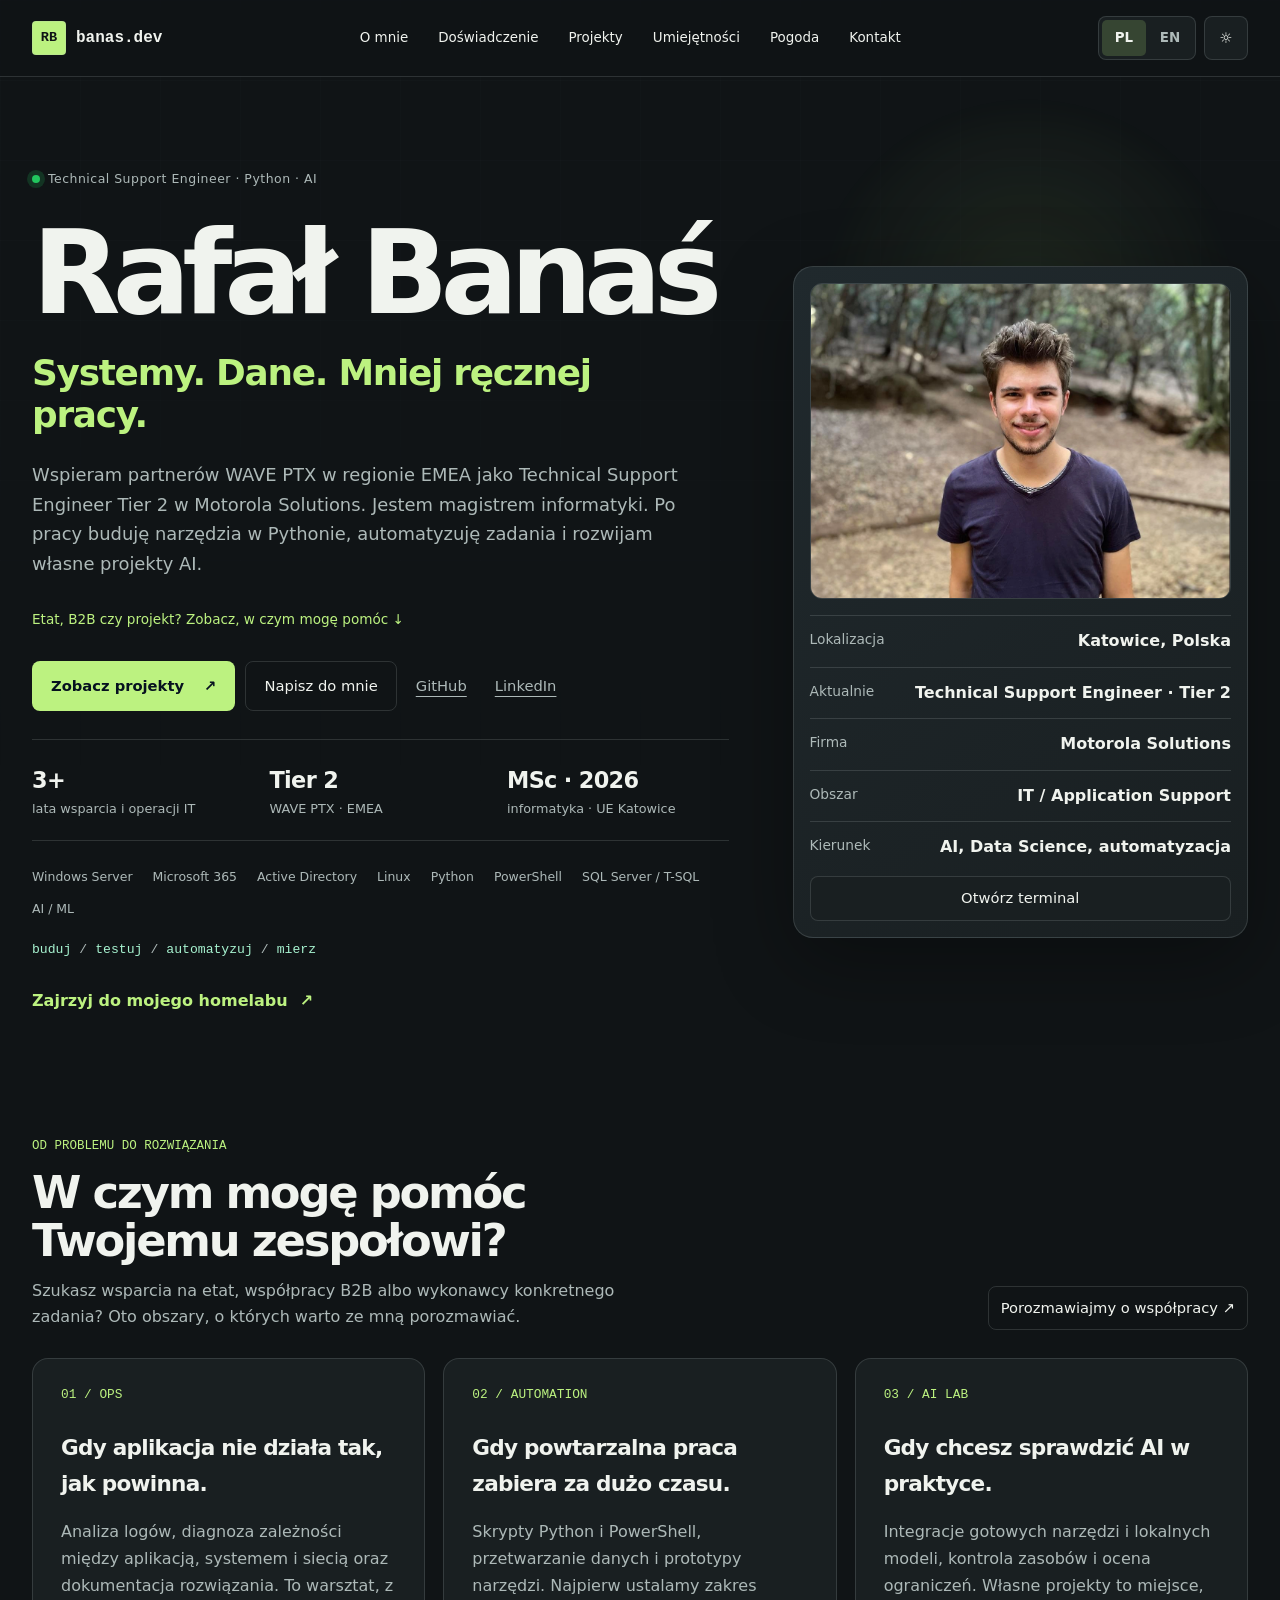
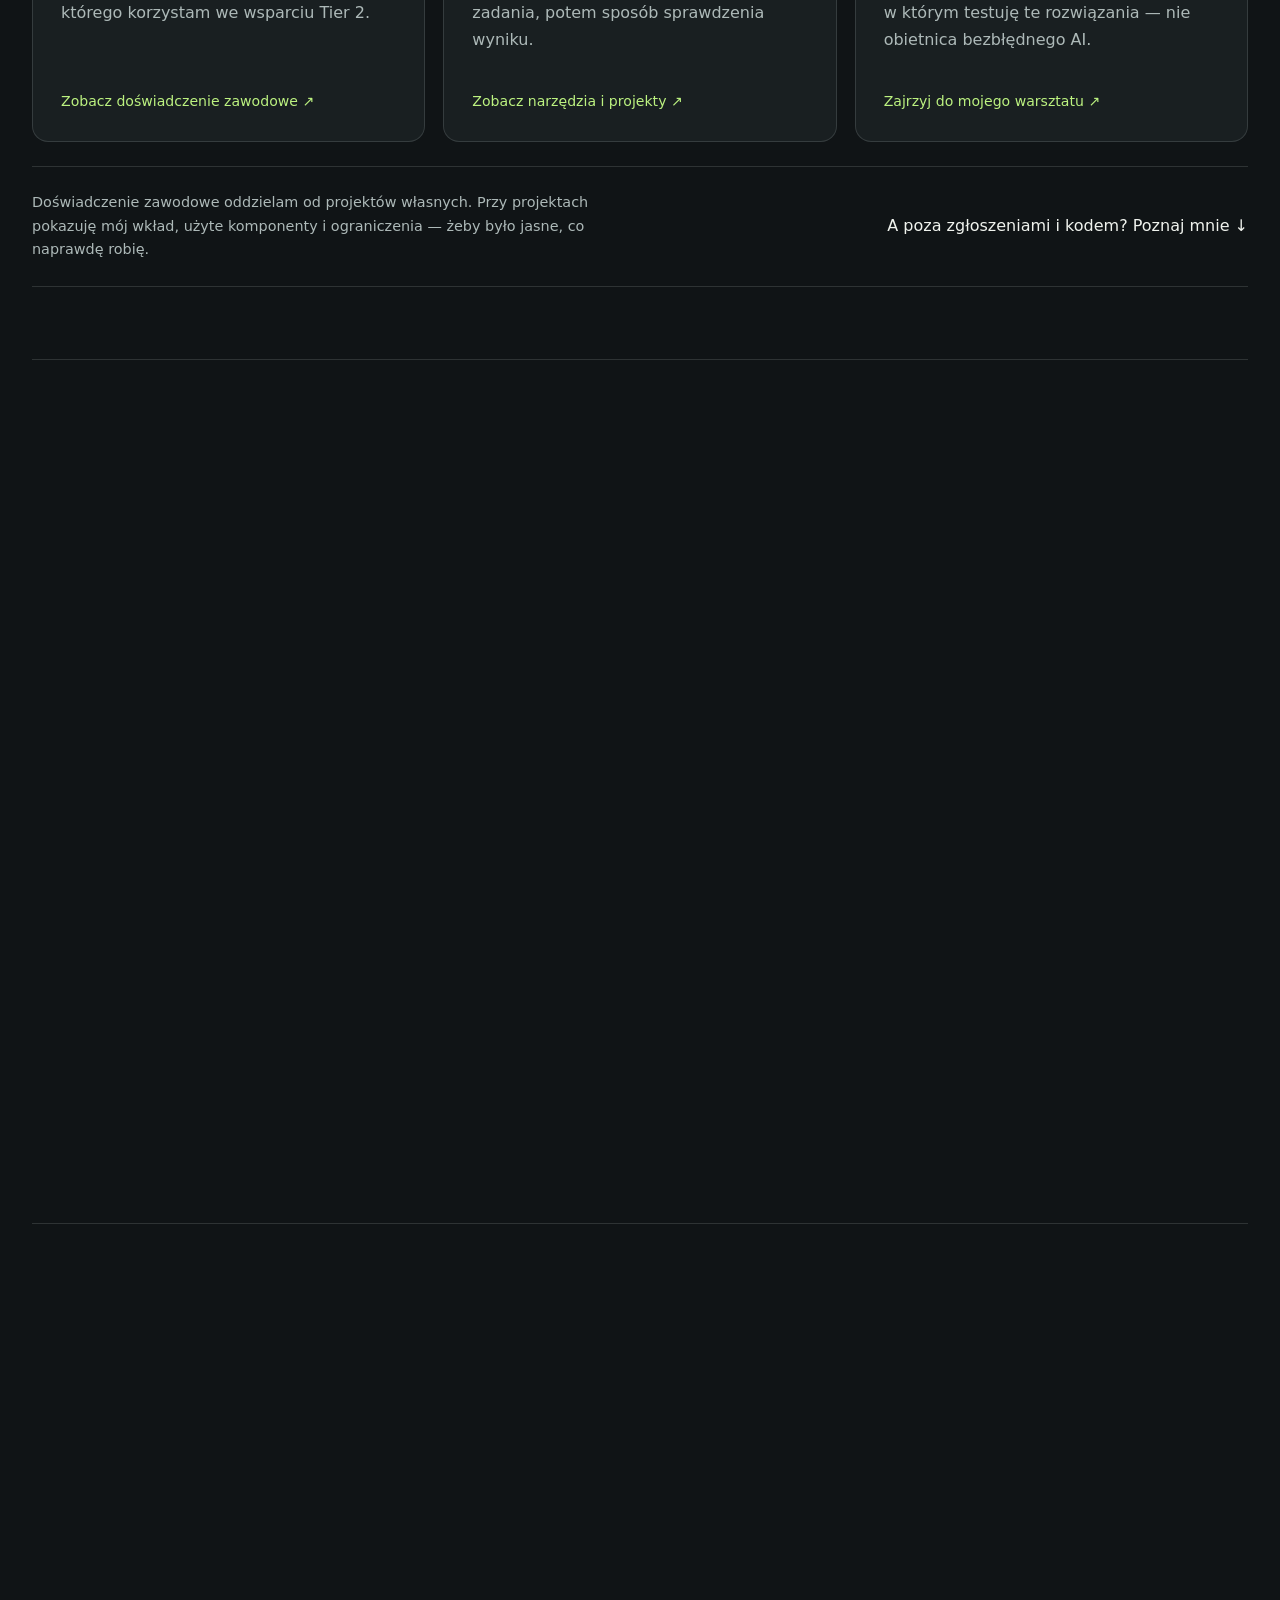
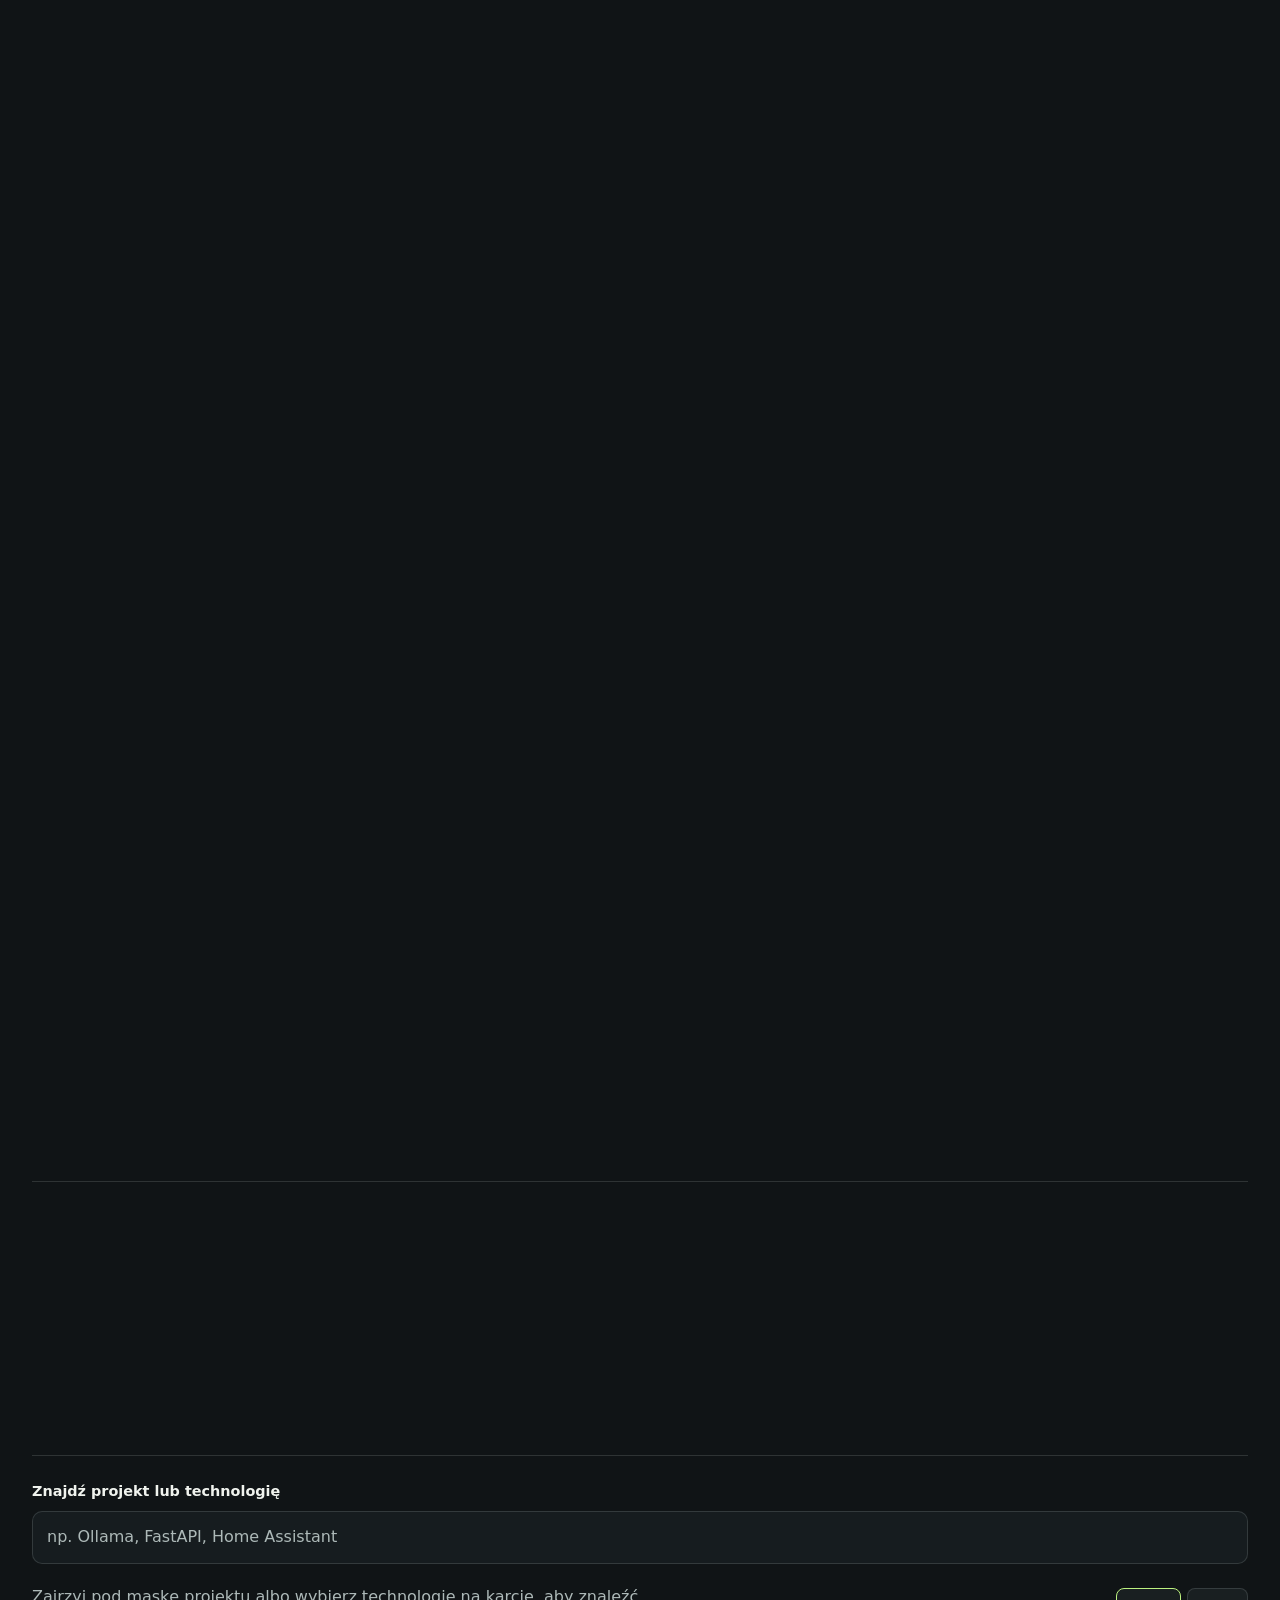
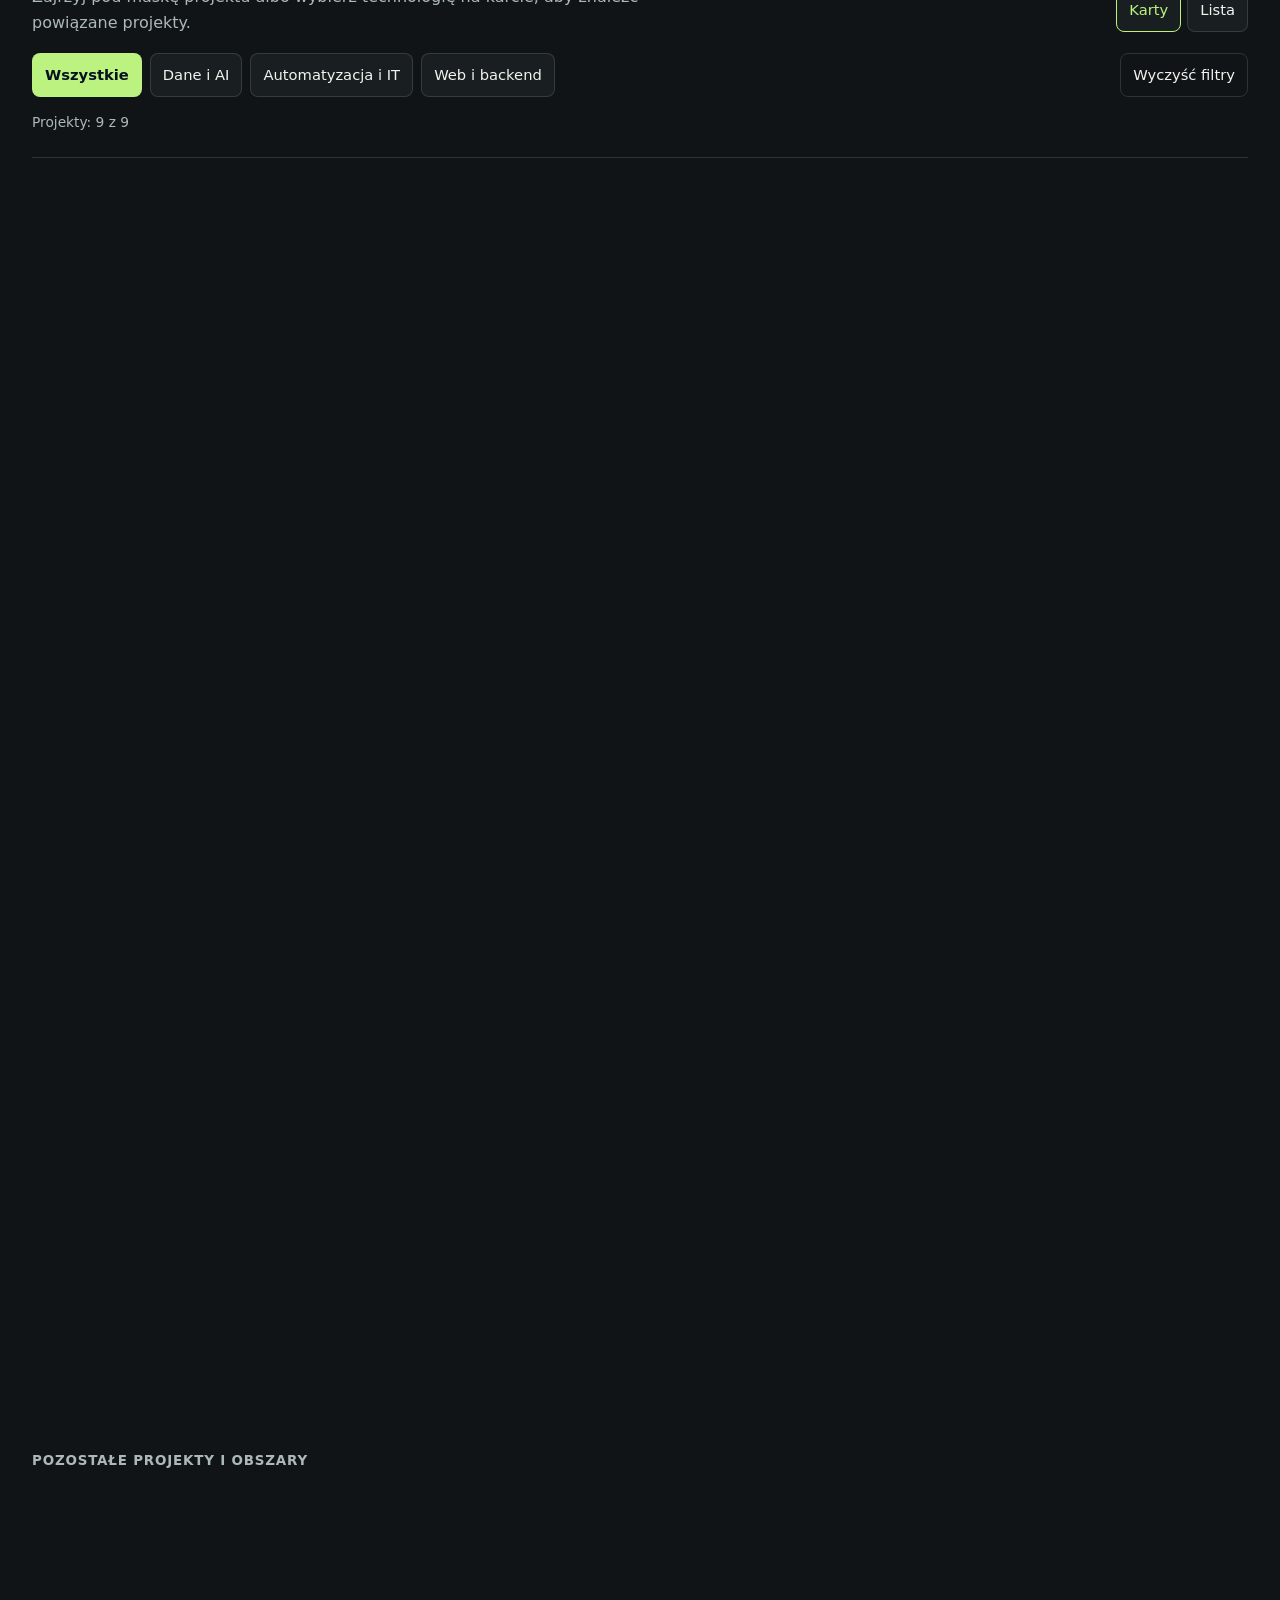
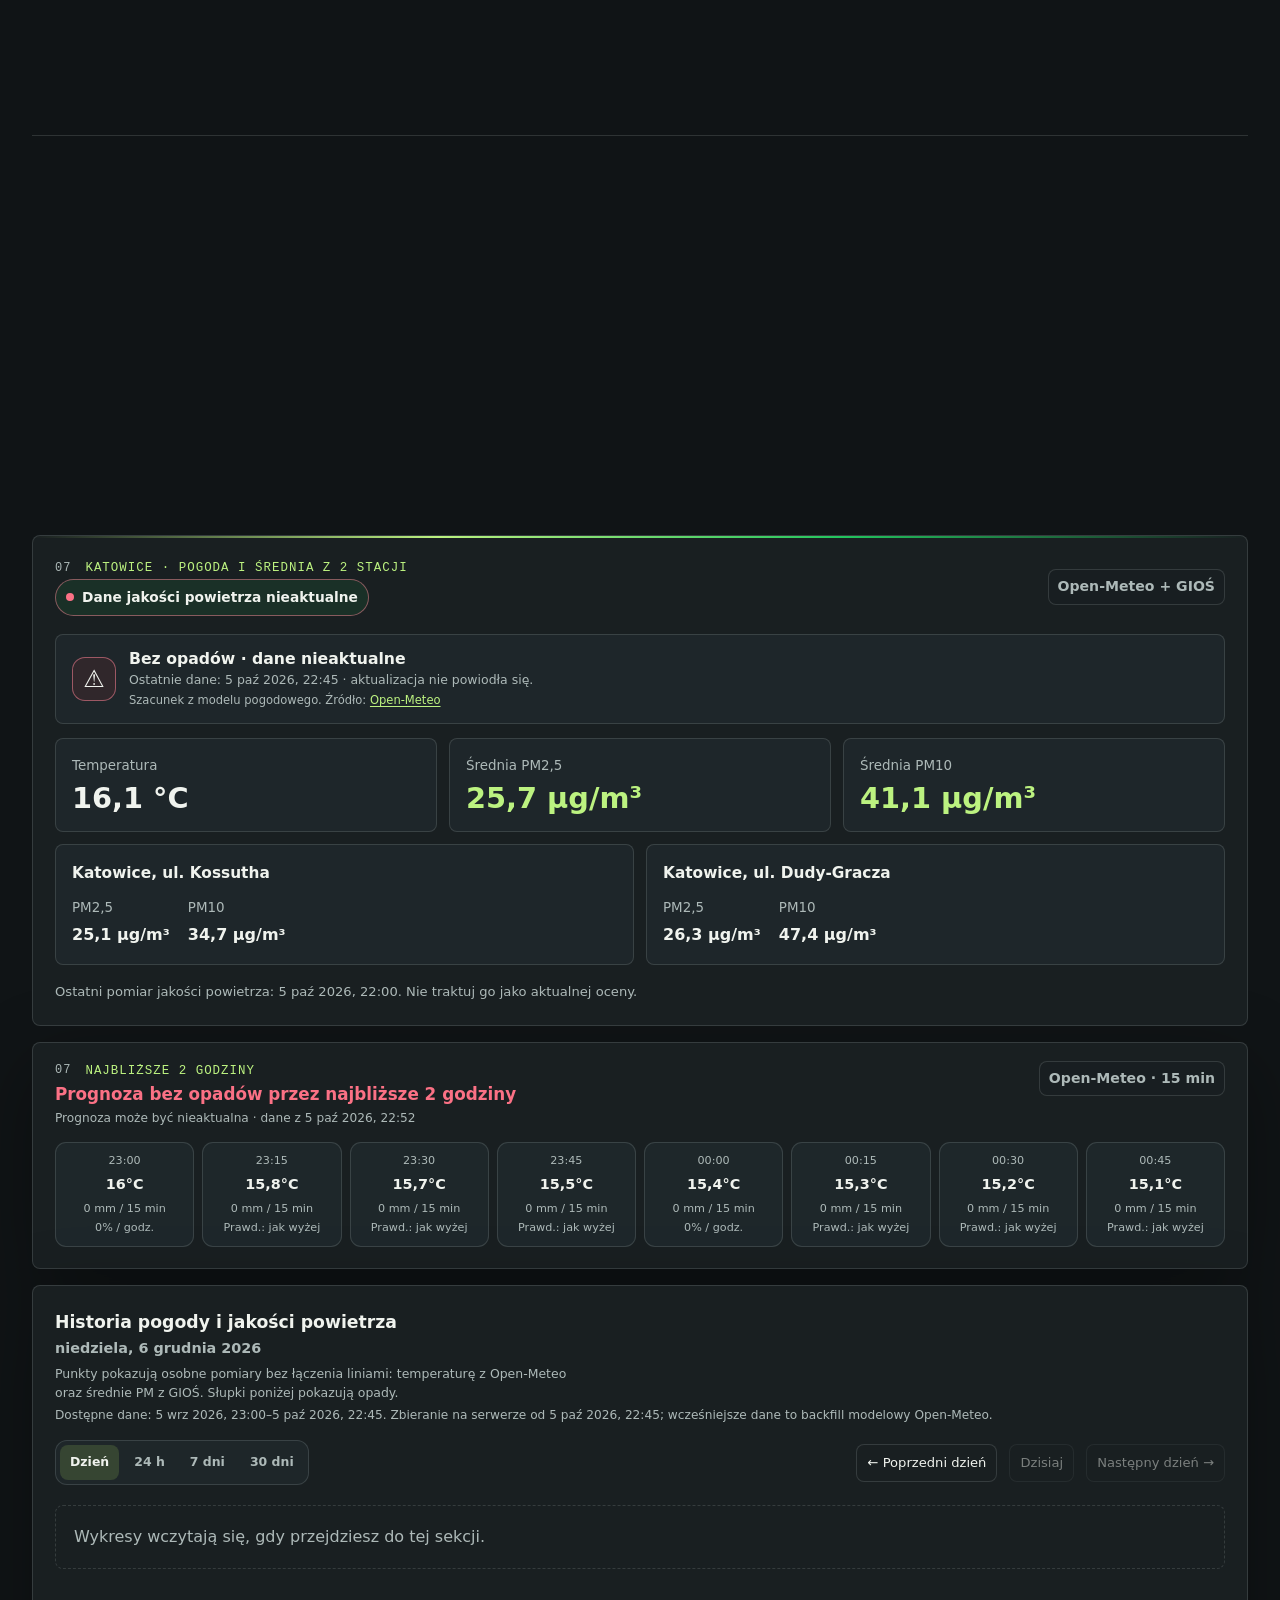
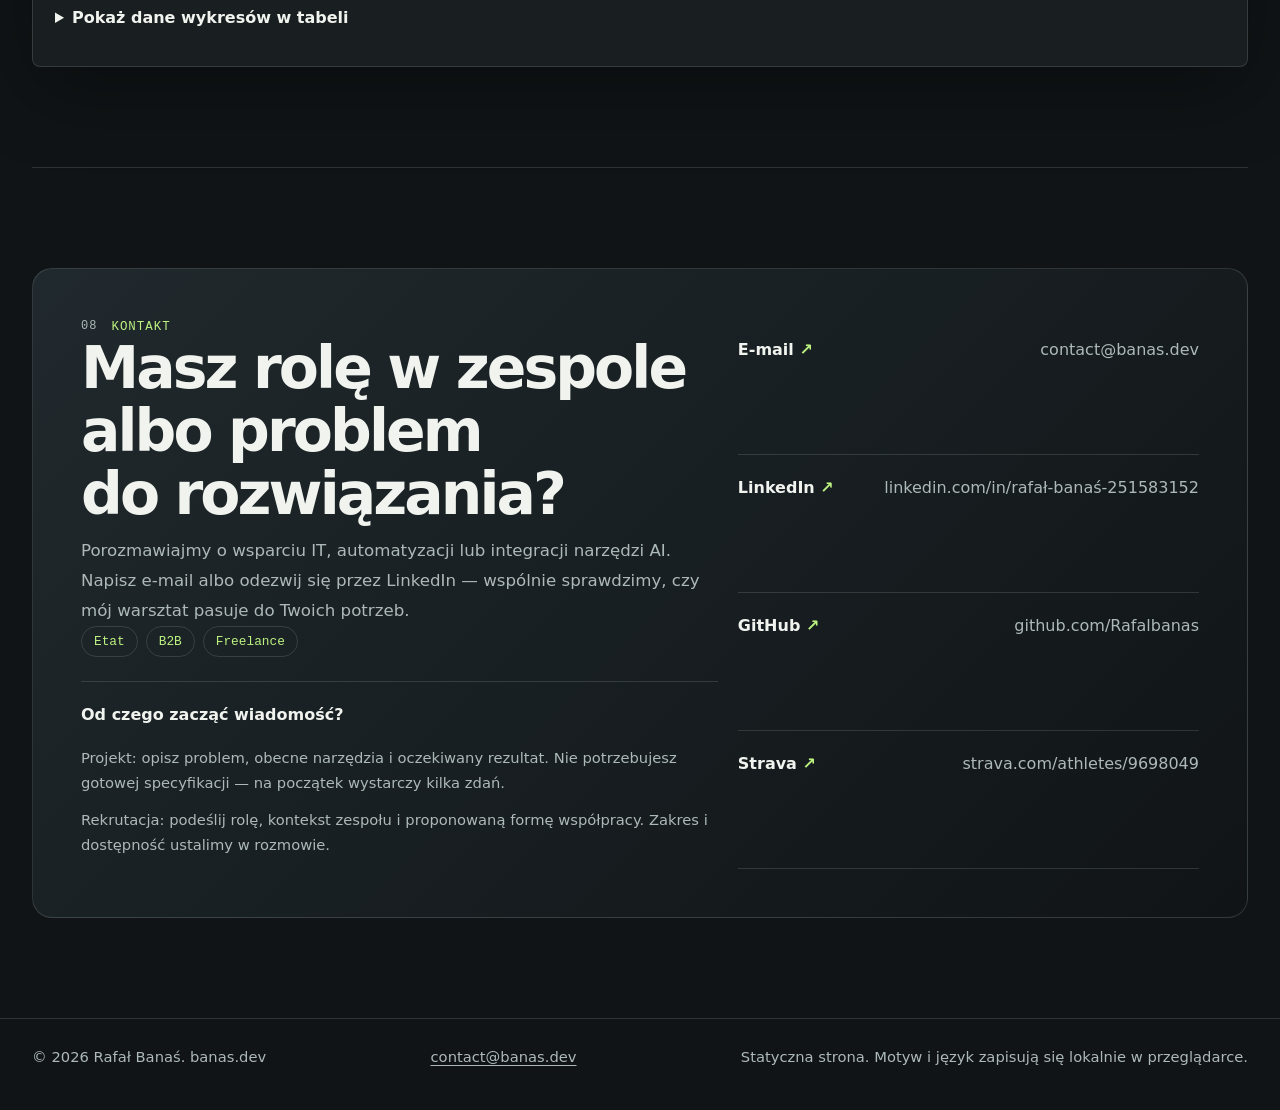
==== commit 30d92722: "feat: refine portfolio and add evidence-linked collaboration route" ====
--- a/index.html
+++ b/index.html
@@ -2,7 +2,7 @@
 <html lang="pl">
 <head>
     <meta charset="UTF-8">
-    <meta http-equiv="Content-Security-Policy" content="default-src 'self'; script-src 'self' 'sha256-cix/0LmncDSxiveuYC1L8+nMvdsmJuHYhpj6WUc65wU=' 'sha256-/ls9Q8HCJYpp3PVbi4fZhuwLBGHOBhRHlkICfas5RRY=' 'sha256-rg+CAat1Jkt9hc+8HL5+8bDqkj555NQsUy+L4cCC69A='; script-src-attr 'none'; style-src 'self' 'sha256-L0EYHw+mzsQpRj8XCNqDxjVGxjiwr3lwzimt2lrCkiQ='; style-src-attr 'unsafe-inline'; img-src 'self' data:; connect-src 'self'; object-src 'none'; base-uri 'self'; form-action 'none'">
+    <meta http-equiv="Content-Security-Policy" content="default-src 'self'; script-src 'self' 'sha256-cix/0LmncDSxiveuYC1L8+nMvdsmJuHYhpj6WUc65wU=' 'sha256-/ls9Q8HCJYpp3PVbi4fZhuwLBGHOBhRHlkICfas5RRY=' 'sha256-KnnP9T3ZYXiaQs1X4evKeQLdwEXckBIVUkUcRytX1+U='; script-src-attr 'none'; style-src 'self' 'sha256-cBRlBrUJAAUP70l7HclGDG2+KTMynIpRMrdglZ8KkMI='; style-src-attr 'unsafe-inline'; img-src 'self' data:; connect-src 'self'; object-src 'none'; base-uri 'self'; form-action 'none'">
     <meta name="referrer" content="strict-origin-when-cross-origin">
     <meta name="viewport" content="width=device-width, initial-scale=1.0">
     <title>Rafał Banaś | Technical Support Engineer · Python & AI</title>
@@ -355,7 +355,7 @@
             position: relative;
             min-height: min(900px, calc(100svh - 76px));
             display: grid;
-            grid-template-columns: minmax(0, 1.45fr) minmax(280px, 0.85fr);
+            grid-template-columns: minmax(0, 1.3fr) minmax(300px, 0.85fr);
             align-items: center;
             gap: clamp(32px, 5vw, 80px);
             padding: 88px 0 80px;
@@ -410,7 +410,7 @@
 
         h1 {
             margin: 28px 0 24px;
-            font-size: clamp(3.6rem, 8.4vw, 7.3rem);
+            font-size: clamp(4rem, 9vw, 8.5rem);
             line-height: 0.94;
             letter-spacing: -0.07em;
             font-weight: 800;
@@ -502,10 +502,10 @@
         .profile-panel {
             position: relative;
             border: 1px solid var(--line);
-            border-radius: var(--radius);
-            background: var(--surface);
-            box-shadow: none;
-            padding: 20px;
+            border-radius: 20px;
+            background: linear-gradient(145deg, var(--surface-strong), var(--surface));
+            box-shadow: var(--shadow);
+            padding: 16px;
             overflow: hidden;
             min-width: 0;
         }
@@ -523,10 +523,10 @@
 
         .profile-photo {
             width: 100%;
-            aspect-ratio: 5 / 4;
+            aspect-ratio: 4 / 3;
             object-fit: cover;
             object-position: center 28%;
-            border-radius: var(--radius);
+            border-radius: 12px;
             border: 1px solid var(--line);
         }
 
@@ -1241,6 +1241,7 @@
             display: flex;
             flex-direction: column;
             min-height: 250px;
+            gap: 8px;
         }
 
         .project-number {
@@ -2275,14 +2276,58 @@
         }
 
         #about .card {
-            border-width: 1px 0 0;
-            border-radius: 0;
-            background: transparent;
-            padding: 28px 24px 0 0;
-        }
-        #about .card h3 { font-size: 1.25rem; margin-bottom: 14px; }
-
-        .project-card { padding: 32px; }
+            border: 1px solid var(--line);
+            border-radius: 16px;
+            background: linear-gradient(145deg, var(--surface), var(--bg));
+            padding: 28px;
+        }
+        #about .card h3 {
+            font-size: 1.25rem;
+            margin-bottom: 14px;
+            padding-top: 20px;
+            border-top: 2px solid var(--accent);
+        }
+
+        .project-card {
+            padding: 32px;
+            border-radius: 16px;
+            background: var(--surface);
+        }
+        .project-card--featured {
+            border-color: color-mix(in srgb, var(--accent) 32%, var(--line));
+            border-top: 3px solid var(--accent);
+            box-shadow: 0 12px 32px -24px var(--accent);
+        }
+        .project-card--featured .project-number {
+            display: grid;
+            place-items: center;
+            width: 44px;
+            height: 44px;
+            border: 1px solid var(--line);
+            border-radius: 12px;
+            background: var(--bg);
+            margin-bottom: 12px;
+        }
+        .project-card .project-kind {
+            color: var(--muted);
+            font-family: ui-monospace, monospace;
+            font-size: 0.75rem;
+            line-height: 1.6;
+        }
+        .project-card .project-actions {
+            border-top: 1px solid var(--line);
+            margin-top: 24px;
+        }
+        .project-card .tags .tag {
+            border-radius: 6px;
+            padding: 4px 8px;
+            min-height: 28px;
+            font-size: 0.76rem;
+            font-weight: 500;
+        }
+        .project-card:focus-within {
+            box-shadow: 0 0 0 2px var(--accent);
+        }
         .project-number {
             font-family: ui-monospace, monospace;
             font-size: 1rem;
@@ -2336,6 +2381,38 @@
             .feature-band { padding: 24px; }
             .lab-terminal { display: block; }
             .lab-terminal-body { display: none; }
+        }
+        /* A short hiring route before the detailed engineering notebook. */
+        .work-overview { padding-block: 36px 72px; }
+        .work-heading { display: flex; justify-content: space-between; align-items: end; gap: 24px; margin-bottom: 28px; }
+        .work-heading h2 { max-width: 20ch; margin-bottom: 12px; font-size: clamp(1.8rem, 3.5vw, 3rem); letter-spacing: -0.05em; }
+        .work-heading p { max-width: 58ch; color: var(--muted); margin-bottom: 0; }
+        .work-label { color: var(--accent); font: 0.78rem ui-monospace, monospace; margin-bottom: 16px; }
+        .work-grid { display: grid; grid-template-columns: repeat(3, minmax(0, 1fr)); gap: 18px; }
+        .work-card { min-width: 0; display: flex; flex-direction: column; padding: 28px; border: 1px solid var(--line); border-radius: 16px; background: var(--surface); }
+        .work-card > span { color: var(--accent); font: 0.8rem ui-monospace, monospace; margin-bottom: 28px; }
+        .work-card h3 { font-size: 1.35rem; letter-spacing: -0.035em; margin-bottom: 16px; }
+        .work-card p { color: var(--muted); line-height: 1.7; }
+        .work-card .work-evidence { margin-top: auto; padding-top: 20px; color: var(--accent); text-underline-offset: 5px; font-size: 0.88rem; }
+        .work-footer { display: flex; align-items: center; justify-content: space-between; gap: 24px; margin-top: 24px; padding: 24px 0; border-block: 1px solid var(--line); }
+        .work-footer p { margin: 0; max-width: 68ch; color: var(--muted); font-size: 0.9rem; }
+        .hero-work-link { display: inline-block; margin-top: 12px; color: var(--accent); text-underline-offset: 5px; font-size: 0.85rem; }
+        #contact .contact-layout { padding: clamp(24px, 4vw, 48px); border: 1px solid var(--line); border-radius: 20px; background: linear-gradient(135deg, var(--surface-strong), var(--bg)); }
+        .contact-modes { display: flex; flex-wrap: wrap; gap: 8px; padding: 0; list-style: none; margin: 0 0 24px; }
+        .contact-modes li { border: 1px solid var(--line); border-radius: 999px; padding: 7px 12px; color: var(--accent); font: 0.8rem ui-monospace, monospace; }
+        .contact-brief { border-top: 1px solid var(--line); padding-top: 20px; }
+        .contact-brief h3 { font-size: 1rem; }
+        .contact-brief p { color: var(--muted); font-size: 0.92rem; line-height: 1.7; margin-bottom: 12px; }
+        @media (max-width: 980px) {
+            .work-heading { display: block; }
+            .work-grid { grid-template-columns: 1fr; }
+            .work-card { padding: 24px; }
+            .work-card > span { margin-bottom: 16px; }
+            .work-footer { align-items: start; flex-direction: column; gap: 16px; }
+        }
+        @media (max-width: 620px) {
+            .work-overview { padding-block: 16px 40px; }
+            #contact .contact-layout { padding: 22px 18px; }
         }
 </style>
 </head>
@@ -2379,6 +2456,7 @@
                     Wspieram partnerów WAVE PTX w regionie EMEA jako Technical Support Engineer Tier 2 w Motorola Solutions.
                     Jestem magistrem informatyki. Po pracy buduję narzędzia w Pythonie, automatyzuję zadania i rozwijam własne projekty AI.
                 </p>
+                <a class="hero-work-link" href="#work" data-i18n="work.heroLink">Etat, B2B czy projekt? Zobacz, w czym mogę pomóc ↓</a>
                 <div class="hero-actions">
                     <a class="button primary" href="#projects" data-i18n="hero.projectsCta">Zobacz projekty</a>
                     <a class="button secondary" href="#contact" data-i18n="hero.contactCta">Napisz do mnie</a>
@@ -2498,6 +2576,41 @@
             </aside>
         </section>
 
+        <section class="page work-overview" id="work" aria-labelledby="work-title">
+            <div class="work-heading">
+                <div>
+                    <div class="work-label" data-i18n="work.kicker">OD PROBLEMU DO ROZWIĄZANIA</div>
+                    <h2 id="work-title" data-i18n="work.title">W czym mogę pomóc Twojemu zespołowi?</h2>
+                    <p data-i18n="work.lead">Szukasz wsparcia na etat, współpracy B2B albo wykonawcy konkretnego zadania? Oto obszary, o których warto ze mną porozmawiać.</p>
+                </div>
+                <a class="button secondary" href="#contact" data-i18n="work.cta">Porozmawiajmy o współpracy ↗</a>
+            </div>
+            <div class="work-grid">
+                <article class="work-card">
+                    <span aria-hidden="true">01 / OPS</span>
+                    <h3 data-i18n="work.opsTitle">Gdy aplikacja nie działa tak, jak powinna.</h3>
+                    <p data-i18n="work.opsText">Analiza logów, diagnoza zależności między aplikacją, systemem i siecią oraz dokumentacja rozwiązania. To warsztat, z którego korzystam we wsparciu Tier 2.</p>
+                    <a class="work-evidence" href="#experience" data-i18n="work.opsEvidence">Zobacz doświadczenie zawodowe ↗</a>
+                </article>
+                <article class="work-card">
+                    <span aria-hidden="true">02 / AUTOMATION</span>
+                    <h3 data-i18n="work.automationTitle">Gdy powtarzalna praca zabiera za dużo czasu.</h3>
+                    <p data-i18n="work.automationText">Skrypty Python i PowerShell, przetwarzanie danych i prototypy narzędzi. Najpierw ustalamy zakres zadania, potem sposób sprawdzenia wyniku.</p>
+                    <a class="work-evidence" href="#projects" data-i18n="work.automationEvidence">Zobacz narzędzia i projekty ↗</a>
+                </article>
+                <article class="work-card">
+                    <span aria-hidden="true">03 / AI LAB</span>
+                    <h3 data-i18n="work.aiTitle">Gdy chcesz sprawdzić AI w praktyce.</h3>
+                    <p data-i18n="work.aiText">Integracje gotowych narzędzi i lokalnych modeli, kontrola zasobów i ocena ograniczeń. Własne projekty to miejsce, w którym testuję te rozwiązania — nie obietnica bezbłędnego AI.</p>
+                    <a class="work-evidence" href="#homelab" data-i18n="work.aiEvidence">Zajrzyj do mojego warsztatu ↗</a>
+                </article>
+            </div>
+            <div class="work-footer">
+                <p data-i18n="work.boundary">Doświadczenie zawodowe oddzielam od projektów własnych. Przy projektach pokazuję mój wkład, użyte komponenty i ograniczenia — żeby było jasne, co naprawdę robię.</p>
+                <a href="#about" data-i18n="work.personality">A poza zgłoszeniami i kodem? Poznaj mnie ↓</a>
+            </div>
+        </section>
+
         <section class="page section" id="about" aria-labelledby="about-title">
             <div class="section-heading">
                 <div class="section-kicker" data-i18n="about.kicker">O mnie</div>
@@ -2642,7 +2755,7 @@
             </div>
 
             <div class="grid two" id="projectFeatured" data-project-grid>
-                <article class="card project-card project-card--actionable" data-project-categories="data" data-project-id="cycling">
+                <article class="card project-card project-card--actionable project-card--featured" data-project-categories="data" data-project-id="cycling">
                     <div class="project-number">01</div>
                     <span class="project-kind" data-i18n="explorer.researchApp">Aplikacja badawcza · publiczne demo</span>
                     <h3>Cycling · Telemetry & ML</h3>
@@ -2677,7 +2790,7 @@
                     </div>
                 </article>
 
-                <article class="card project-card project-card--actionable" data-project-categories="data" data-project-id="plates">
+                <article class="card project-card project-card--actionable project-card--featured" data-project-categories="data" data-project-id="plates">
                     <div class="project-number">02</div>
                     <span class="project-kind" data-i18n="explorer.visionApp">Computer vision · publiczne demo</span>
                     <h3 data-i18n="projects.platesTitle">Rozpoznawanie tablic rejestracyjnych / Plates</h3>
@@ -2712,7 +2825,7 @@
                     </div>
                 </article>
 
-                <article class="card project-card project-card--actionable" data-project-categories="data automation web" data-project-id="resume">
+                <article class="card project-card project-card--actionable project-card--featured" data-project-categories="data automation web" data-project-id="resume">
                     <div class="project-number">03</div>
                     <span class="project-kind" data-i18n="explorer.personalApp">Aplikacja osobista · logowanie</span>
                     <h3>CVTailor · AI Resume Tailoring</h3>
@@ -3349,10 +3462,20 @@
             <div class="contact-layout">
                 <div>
                     <div class="section-kicker" data-i18n="contact.kicker">Kontakt</div>
-                    <h2 id="contact-title" data-i18n="contact.title">Porozmawiajmy o IT, automatyzacji albo danych.</h2>
+                    <h2 id="contact-title" data-i18n="contact.title">Masz rolę w zespole albo problem do rozwiązania?</h2>
                     <p class="section-lead" data-i18n="contact.lead">
-                        Napisz do mnie e-mail lub znajdź mnie przez LinkedIn, GitHuba i moje publiczne profile projektowe.
+                        Porozmawiajmy o wsparciu IT, automatyzacji lub integracji narzędzi AI. Napisz e-mail albo odezwij się przez LinkedIn — wspólnie sprawdzimy, czy mój warsztat pasuje do Twoich potrzeb.
                     </p>
+                    <ul class="contact-modes" aria-label="Formy współpracy" data-i18n-attr="aria-label:contact.modesLabel">
+                        <li data-i18n="contact.employment">Etat</li>
+                        <li>B2B</li>
+                        <li>Freelance</li>
+                    </ul>
+                    <div class="contact-brief">
+                        <h3 data-i18n="contact.briefTitle">Od czego zacząć wiadomość?</h3>
+                        <p data-i18n="contact.briefProject">Projekt: opisz problem, obecne narzędzia i oczekiwany rezultat. Nie potrzebujesz gotowej specyfikacji — na początek wystarczy kilka zdań.</p>
+                        <p data-i18n="contact.briefRole">Rekrutacja: podeślij rolę, kontekst zespołu i proponowaną formę współpracy. Zakres i dostępność ustalimy w rozmowie.</p>
+                    </div>
                 </div>
                 <div class="contact-links">
                     <span class="contact-link" data-public-email>
@@ -3756,6 +3879,24 @@
                         lab3: "automatyzuj",
                         lab4: "mierz"
                     },
+                    work: {
+                        heroLink: "Etat, B2B czy projekt? Zobacz, w czym mogę pomóc ↓",
+                        kicker: "OD PROBLEMU DO ROZWIĄZANIA",
+                        title: "W czym mogę pomóc Twojemu zespołowi?",
+                        lead: "Szukasz wsparcia na etat, współpracy B2B albo wykonawcy konkretnego zadania? Oto obszary, o których warto ze mną porozmawiać.",
+                        cta: "Porozmawiajmy o współpracy ↗",
+                        opsTitle: "Gdy aplikacja nie działa tak, jak powinna.",
+                        opsText: "Analiza logów, diagnoza zależności między aplikacją, systemem i siecią oraz dokumentacja rozwiązania. To warsztat, z którego korzystam we wsparciu Tier 2.",
+                        opsEvidence: "Zobacz doświadczenie zawodowe ↗",
+                        automationTitle: "Gdy powtarzalna praca zabiera za dużo czasu.",
+                        automationText: "Skrypty Python i PowerShell, przetwarzanie danych i prototypy narzędzi. Najpierw ustalamy zakres zadania, potem sposób sprawdzenia wyniku.",
+                        automationEvidence: "Zobacz narzędzia i projekty ↗",
+                        aiTitle: "Gdy chcesz sprawdzić AI w praktyce.",
+                        aiText: "Integracje gotowych narzędzi i lokalnych modeli, kontrola zasobów i ocena ograniczeń. Własne projekty to miejsce, w którym testuję te rozwiązania — nie obietnica bezbłędnego AI.",
+                        aiEvidence: "Zajrzyj do mojego warsztatu ↗",
+                        boundary: "Doświadczenie zawodowe oddzielam od projektów własnych. Przy projektach pokazuję mój wkład, użyte komponenty i ograniczenia — żeby było jasne, co naprawdę robię.",
+                        personality: "A poza zgłoszeniami i kodem? Poznaj mnie ↓"
+                    },
                     terminal: {
                         aria: "Personal engineering lab",
                         line1: "ops: wsparcie systemów i aplikacji",
@@ -4007,8 +4148,13 @@
                     },
                     contact: {
                         kicker: "Kontakt",
-                        title: "Porozmawiajmy o IT, automatyzacji albo danych.",
-                        lead: "Napisz do mnie e-mail lub znajdź mnie przez LinkedIn, GitHuba i moje publiczne profile projektowe."
+                        title: "Masz rolę w zespole albo problem do rozwiązania?",
+                        lead: "Porozmawiajmy o wsparciu IT, automatyzacji lub integracji narzędzi AI. Napisz e-mail albo odezwij się przez LinkedIn — wspólnie sprawdzimy, czy mój warsztat pasuje do Twoich potrzeb.",
+                        modesLabel: "Formy współpracy",
+                        employment: "Etat",
+                        briefTitle: "Od czego zacząć wiadomość?",
+                        briefProject: "Projekt: opisz problem, obecne narzędzia i oczekiwany rezultat. Nie potrzebujesz gotowej specyfikacji — na początek wystarczy kilka zdań.",
+                        briefRole: "Rekrutacja: podeślij rolę, kontekst zespołu i proponowaną formę współpracy. Zakres i dostępność ustalimy w rozmowie."
                     },
                     footer: {
                         note: "Statyczna strona. Motyw i język zapisują się lokalnie w przeglądarce."
@@ -4270,6 +4416,24 @@
                         lab3: "automate",
                         lab4: "measure"
                     },
+                    work: {
+                        heroLink: "Employment, B2B or a project? See how I can help ↓",
+                        kicker: "FROM PROBLEM TO SOLUTION",
+                        title: "How can I help your team?",
+                        lead: "Looking for an employee, a B2B collaborator or help with a specific task? Here are the areas worth discussing with me.",
+                        cta: "Let’s discuss working together ↗",
+                        opsTitle: "When an application isn’t working as it should.",
+                        opsText: "Log analysis, troubleshooting across applications, systems and networks, and documenting the solution. These are the skills I use in Tier 2 support.",
+                        opsEvidence: "Explore my professional experience ↗",
+                        automationTitle: "When repetitive work takes too much time.",
+                        automationText: "Python and PowerShell scripts, data processing and tool prototypes. First we define the task, then how to verify the result.",
+                        automationEvidence: "Explore my tools and projects ↗",
+                        aiTitle: "When you want to try AI in practice.",
+                        aiText: "Integrating existing tools and local models, managing resources and assessing limitations. Personal projects are where I test these ideas — not a promise of flawless AI.",
+                        aiEvidence: "Take a look inside my workshop ↗",
+                        boundary: "I distinguish professional experience from personal projects. Each project explains my contribution, the components used and its limitations — so you can see what I actually do.",
+                        personality: "Beyond tickets and code? Get to know me ↓"
+                    },
                     terminal: {
                         aria: "Personal engineering lab",
                         line1: "ops: support systems and applications",
@@ -4521,8 +4685,13 @@
                     },
                     contact: {
                         kicker: "Contact",
-                        title: "Let’s talk about IT, automation or data.",
-                        lead: "Send me an email or find me on LinkedIn, GitHub and my public project profiles."
+                        title: "A role on your team or a problem to solve?",
+                        lead: "Let’s talk about IT support, automation or AI tool integration. Email me or reach out on LinkedIn — we can explore whether my skills fit your needs.",
+                        modesLabel: "Ways to work together",
+                        employment: "Employment",
+                        briefTitle: "What should your first message include?",
+                        briefProject: "A project: describe the problem, your current tools and the outcome you want. You don’t need a finished specification — a few sentences are enough to start.",
+                        briefRole: "Recruitment: share the role, team context and proposed working arrangement. We’ll discuss scope and availability together."
                     },
                     footer: {
                         note: "Static website. Theme and language are stored locally in the browser."
@@ -6249,12 +6418,12 @@
             setupHomelabLab();
             setupProjectExplorer();
             setupInteractiveTerminal();
-            document.querySelector('.lab-jump')?.addEventListener("click", () => {
+            document.querySelectorAll('a[href="#homelab"]').forEach((link) => link.addEventListener("click", () => {
                 if (!document.getElementById("homelab")?.hidden) return;
                 selectedProjectFilter = "all";
                 projectSearch.value = "";
                 applyProjectFilters();
-            });
+            }));
             projectSearch?.addEventListener("input", () => applyProjectFilters());
             projectFilterButtons.forEach((button) => {
                 button.addEventListener("click", () => {
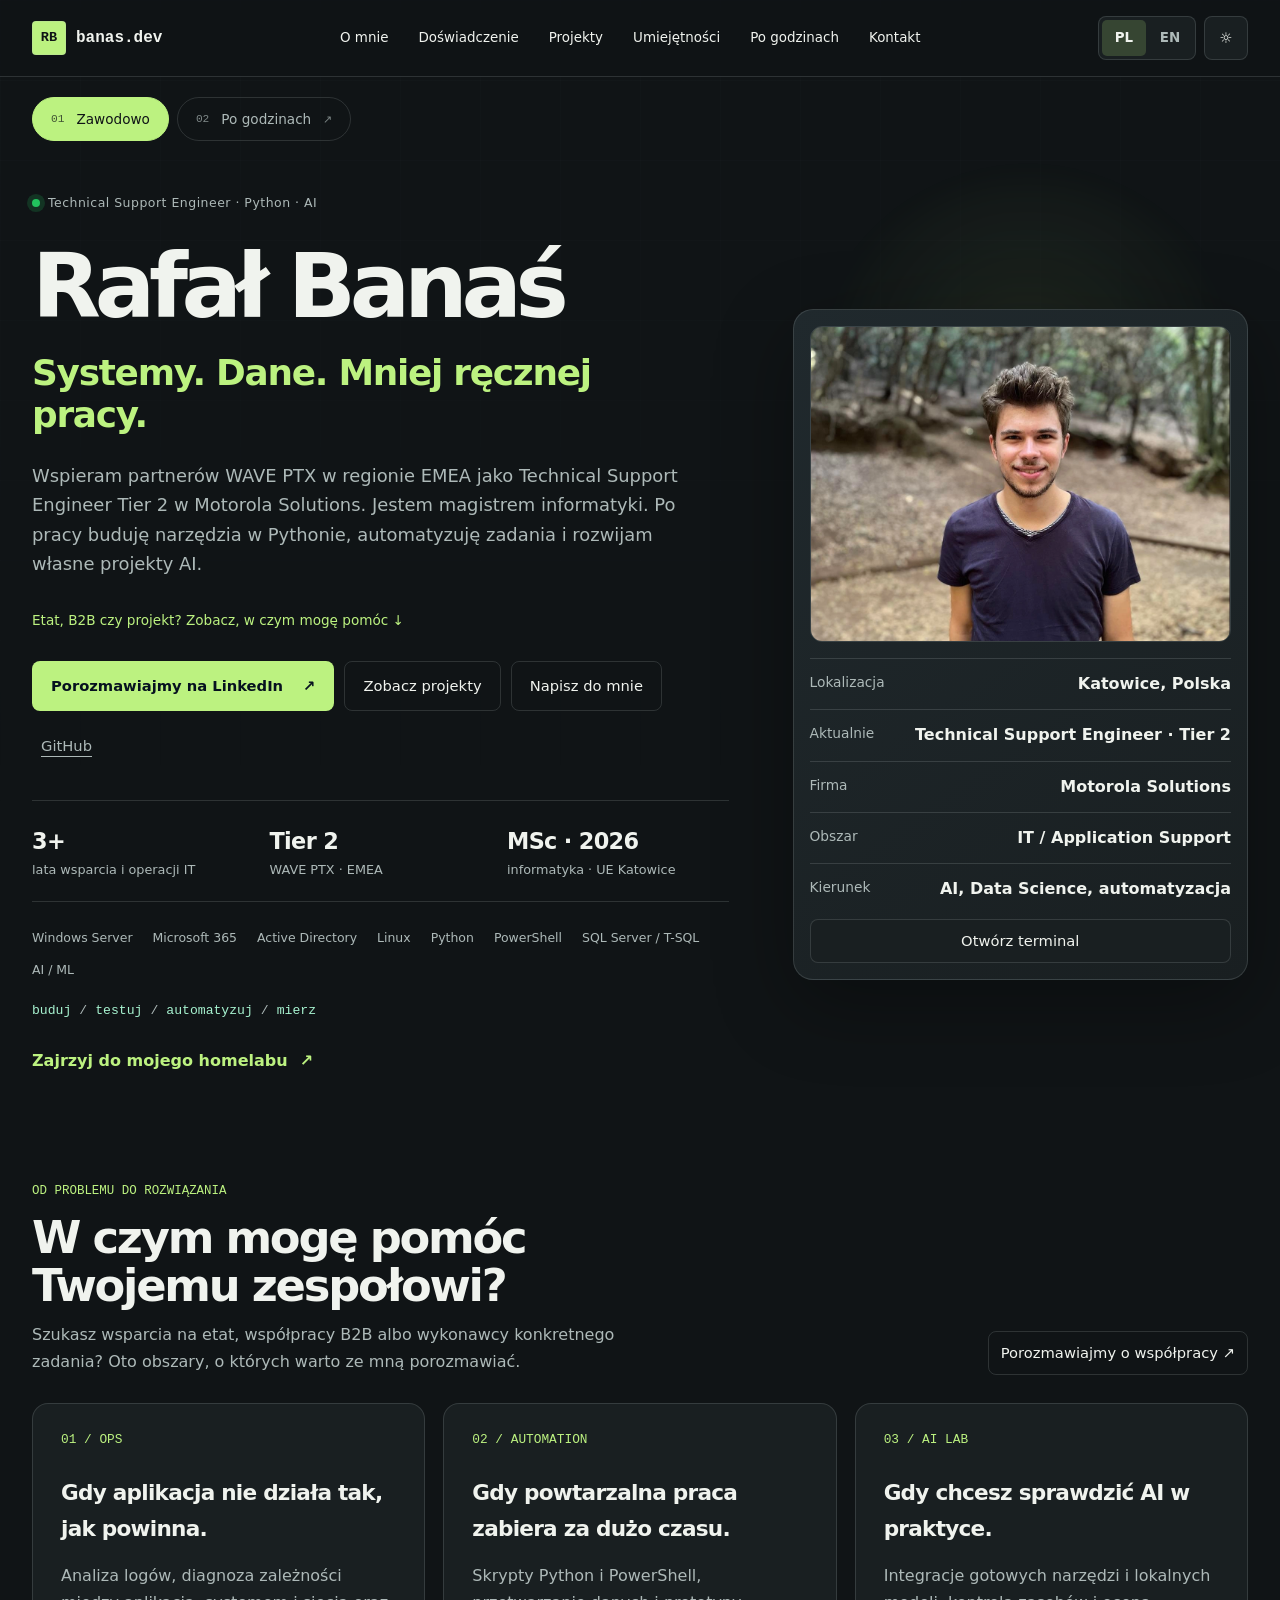
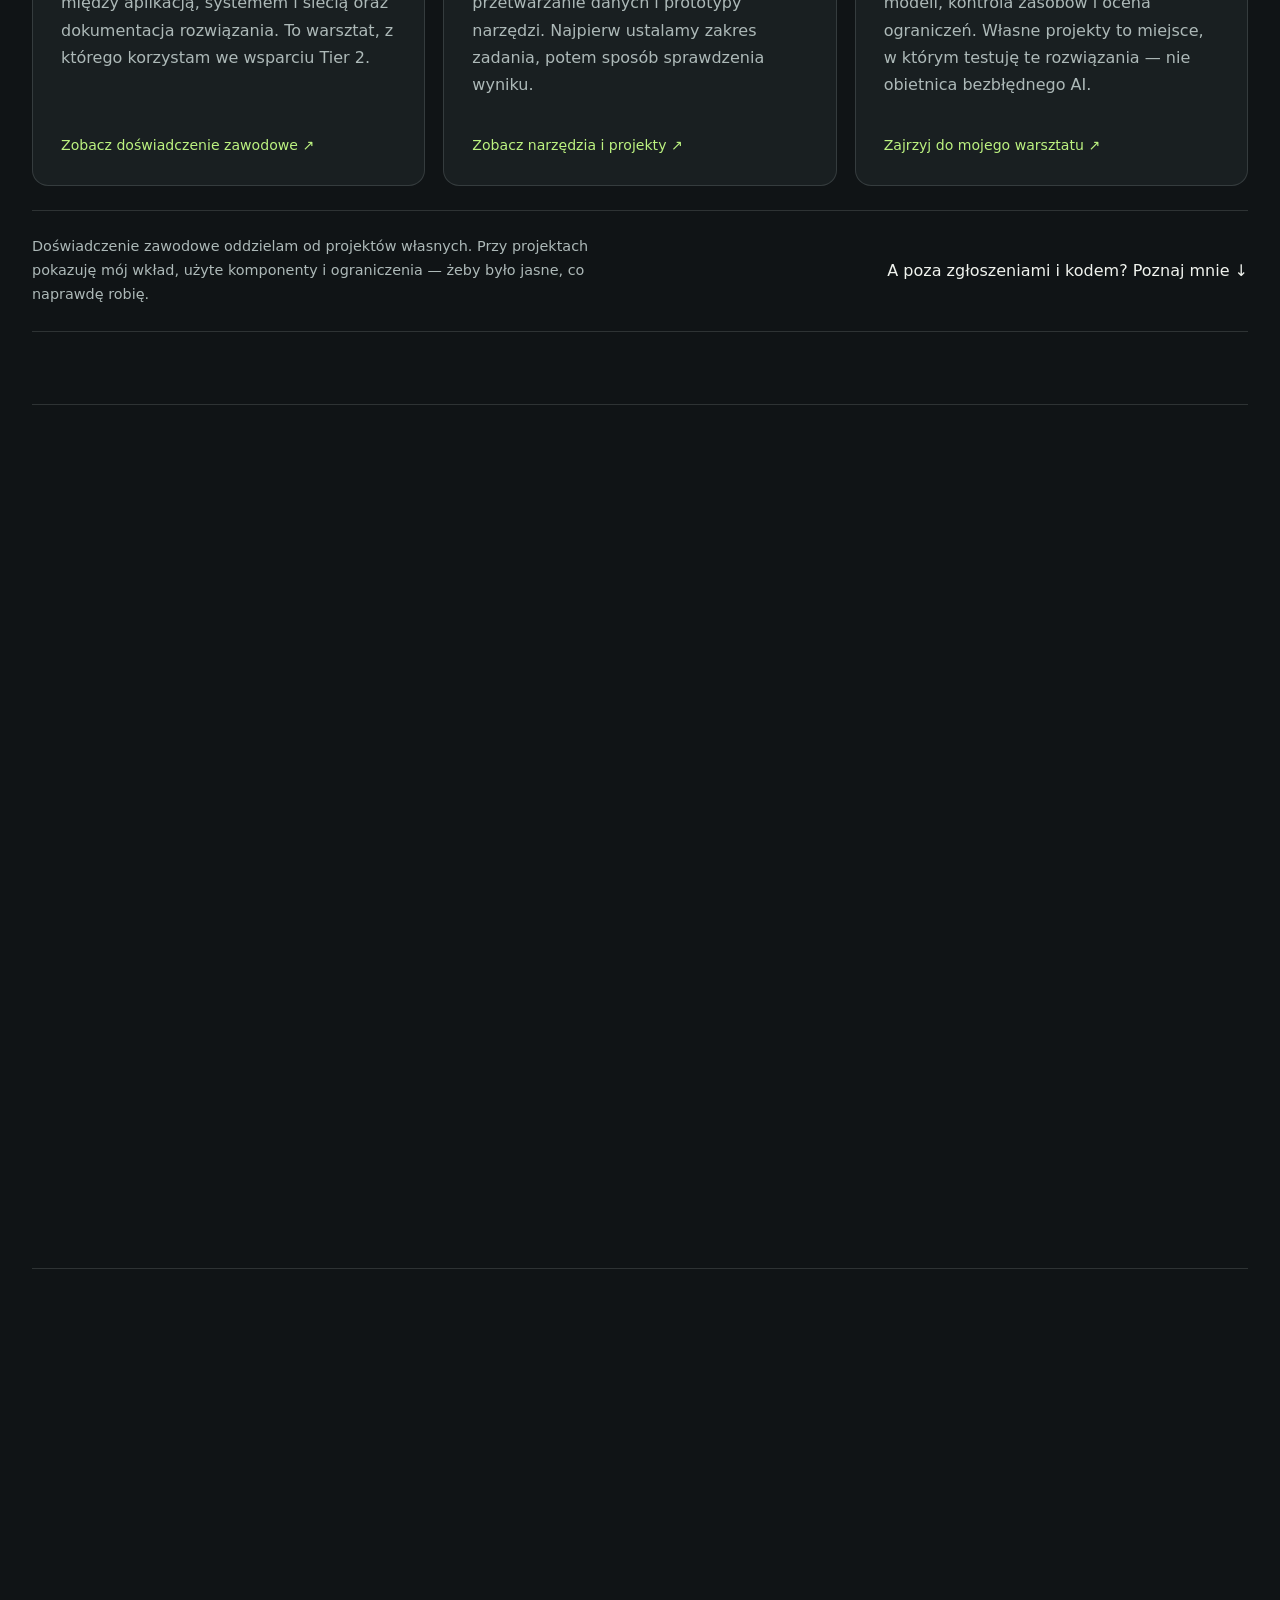
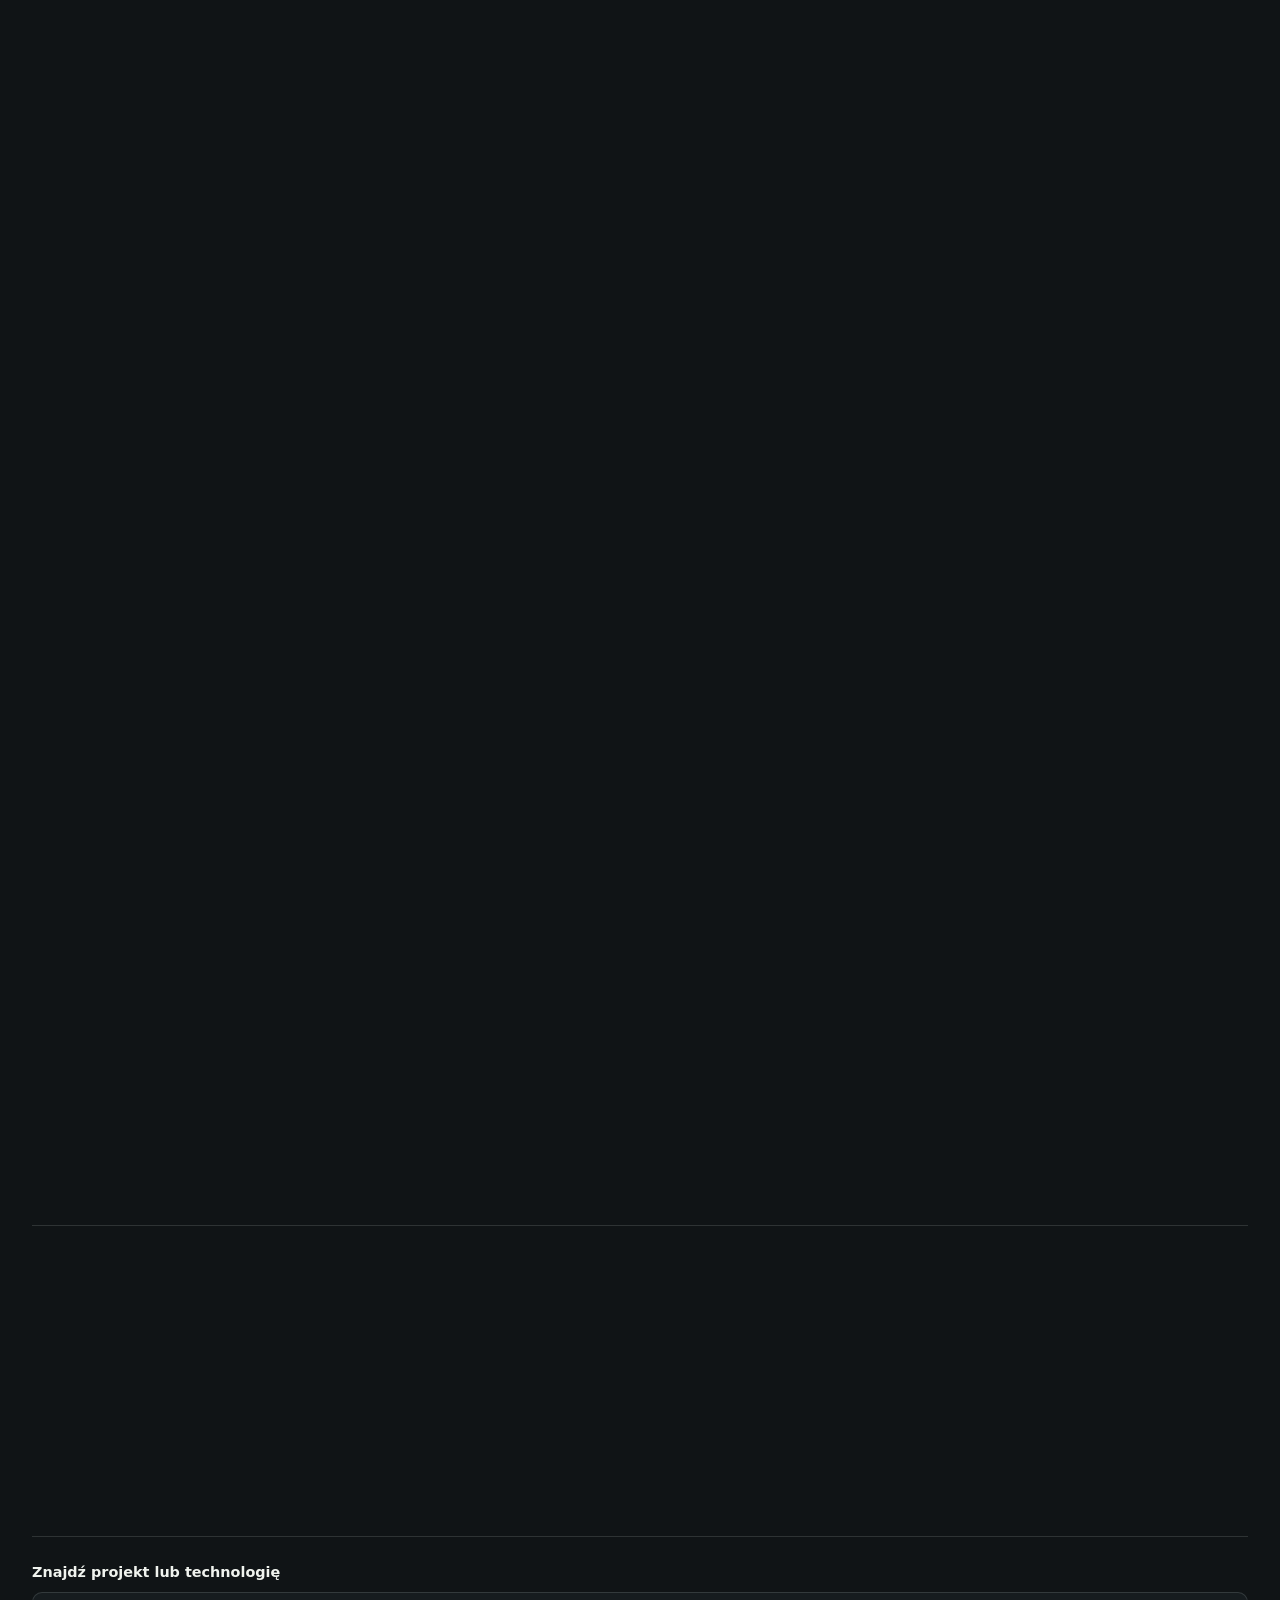
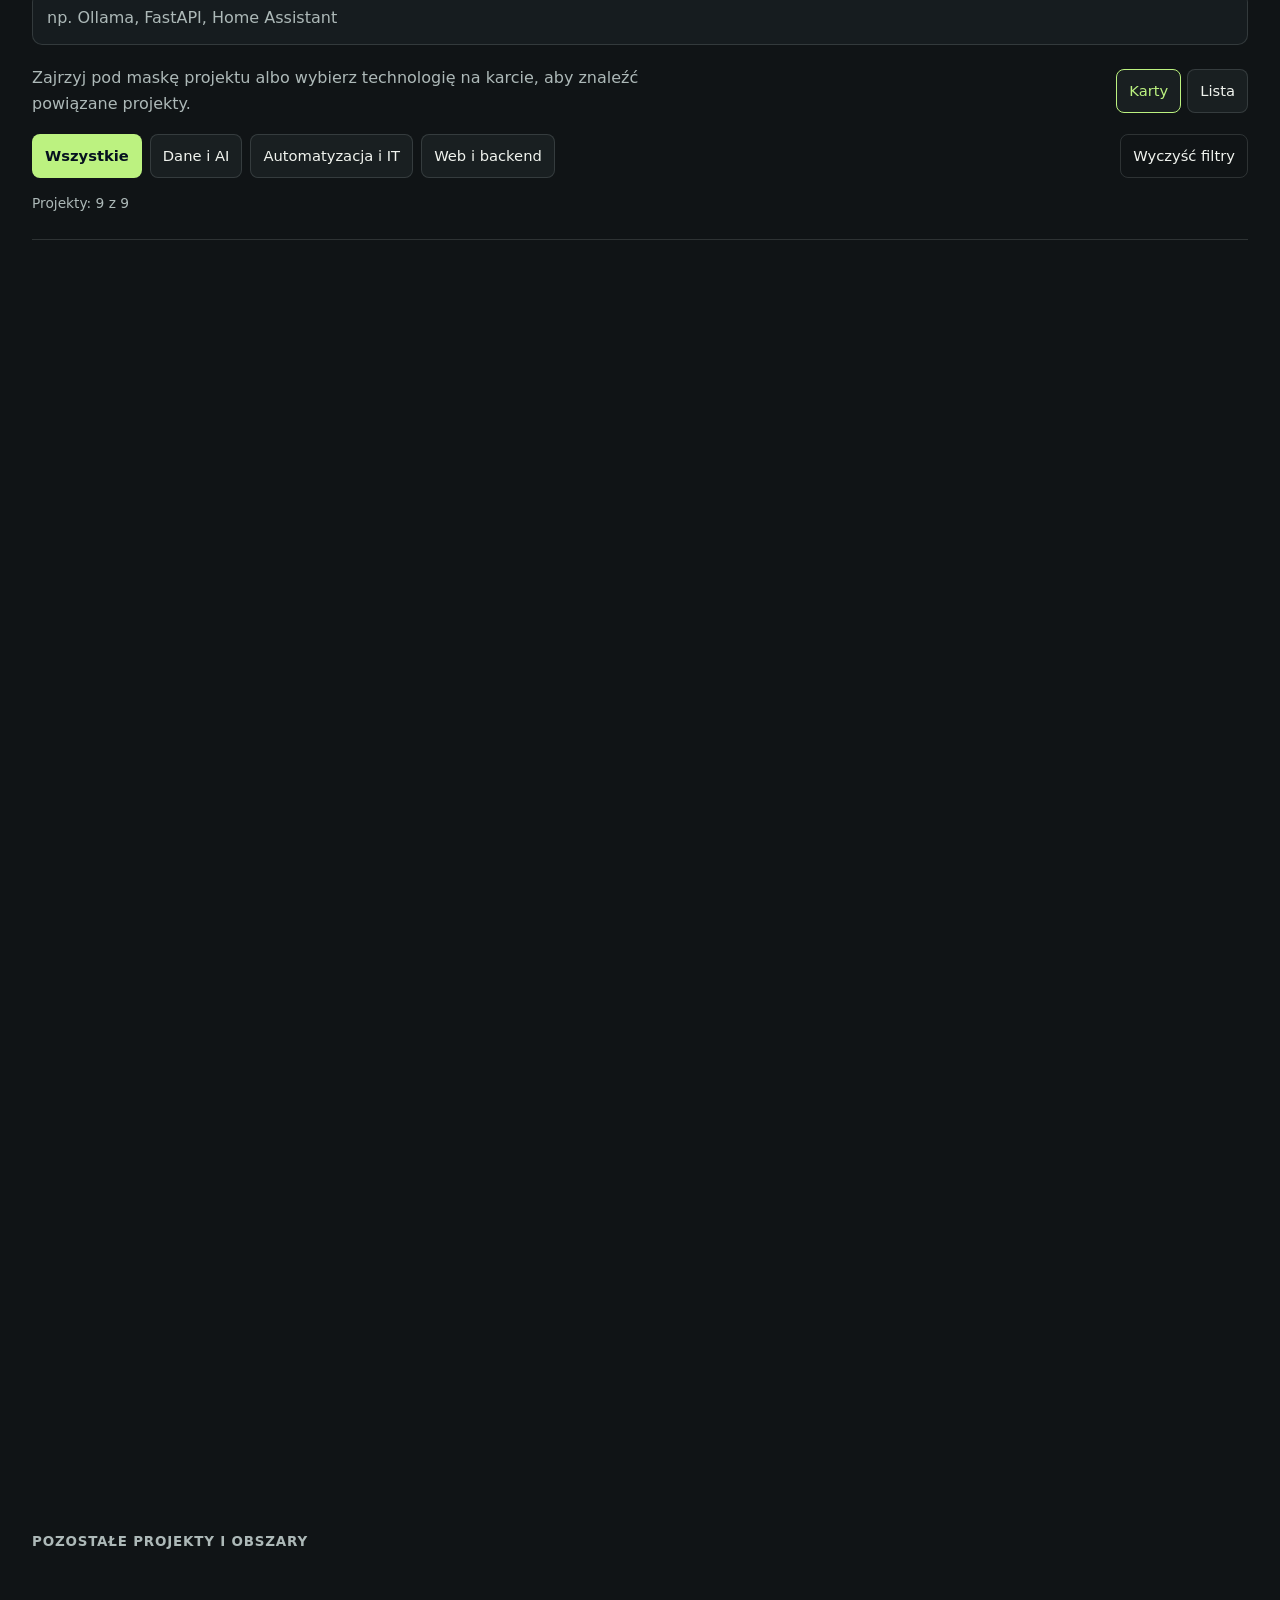
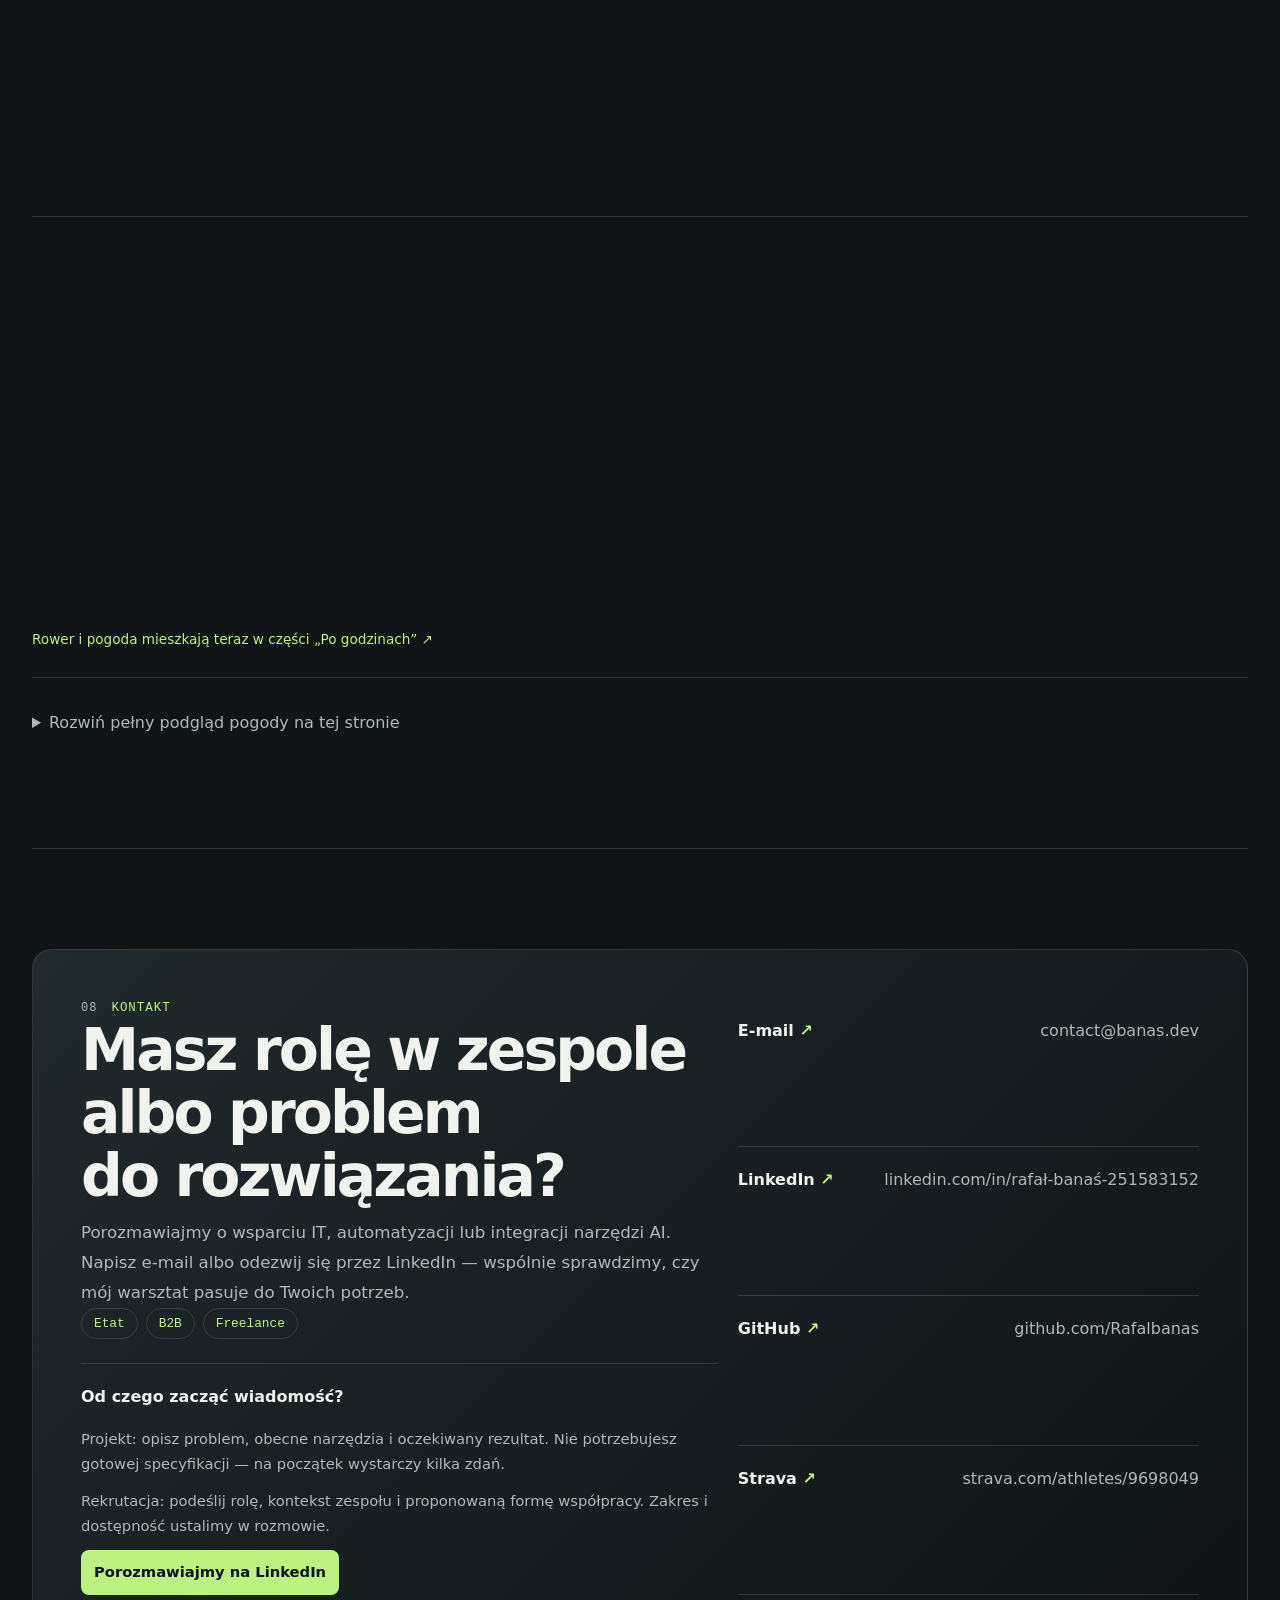
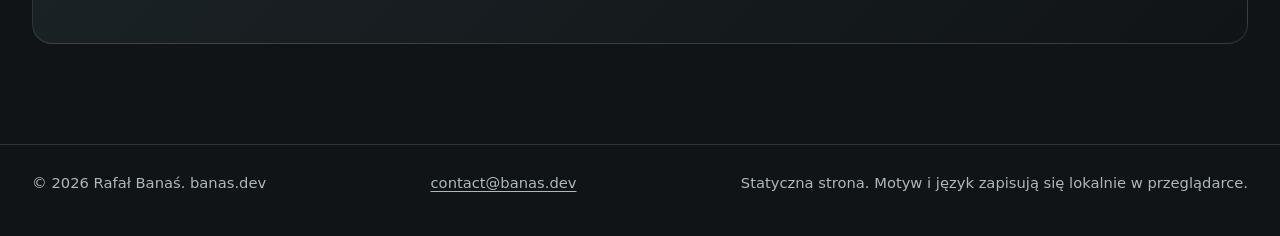
==== commit cf56a569: "feat: split portfolio, add cycling advice and agent discovery" ====
--- a/index.html
+++ b/index.html
@@ -2,7 +2,7 @@
 <html lang="pl">
 <head>
     <meta charset="UTF-8">
-    <meta http-equiv="Content-Security-Policy" content="default-src 'self'; script-src 'self' 'sha256-cix/0LmncDSxiveuYC1L8+nMvdsmJuHYhpj6WUc65wU=' 'sha256-/ls9Q8HCJYpp3PVbi4fZhuwLBGHOBhRHlkICfas5RRY=' 'sha256-KnnP9T3ZYXiaQs1X4evKeQLdwEXckBIVUkUcRytX1+U='; script-src-attr 'none'; style-src 'self' 'sha256-cBRlBrUJAAUP70l7HclGDG2+KTMynIpRMrdglZ8KkMI='; style-src-attr 'unsafe-inline'; img-src 'self' data:; connect-src 'self'; object-src 'none'; base-uri 'self'; form-action 'none'">
+    <meta http-equiv="Content-Security-Policy" content="default-src 'self'; script-src 'self' 'sha256-cix/0LmncDSxiveuYC1L8+nMvdsmJuHYhpj6WUc65wU=' 'sha256-/ls9Q8HCJYpp3PVbi4fZhuwLBGHOBhRHlkICfas5RRY=' 'sha256-Wenj0E4Q6/0LwK/9pojwKkf8Ddr0ndfxORGPlgFtTPw='; script-src-attr 'none'; style-src 'self' 'sha256-JtoEswJCXM+7z17+wUXGcJ0W+1iBure/nCQfIGyS0nQ='; style-src-attr 'unsafe-inline'; img-src 'self' data:; connect-src 'self'; object-src 'none'; base-uri 'self'; form-action 'none'">
     <meta name="referrer" content="strict-origin-when-cross-origin">
     <meta name="viewport" content="width=device-width, initial-scale=1.0">
     <title>Rafał Banaś | Technical Support Engineer · Python & AI</title>
@@ -358,7 +358,7 @@
             grid-template-columns: minmax(0, 1.3fr) minmax(300px, 0.85fr);
             align-items: center;
             gap: clamp(32px, 5vw, 80px);
-            padding: 88px 0 80px;
+            padding: 48px 0 64px;
         }
 
         .hero::before {
@@ -410,7 +410,7 @@
 
         h1 {
             margin: 28px 0 24px;
-            font-size: clamp(4rem, 9vw, 8.5rem);
+            font-size: clamp(4rem, 7vw, 7rem);
             line-height: 0.94;
             letter-spacing: -0.07em;
             font-weight: 800;
@@ -2231,7 +2231,7 @@
 
         .hero-actions .button { padding: 12px 18px; }
         .hero-actions .primary::after { content: "↗"; margin-left: 12px; }
-        .hero-actions a[target="_blank"] {
+        .hero-actions a[target="_blank"]:not(.primary) {
             border-color: transparent;
             padding-inline: 8px;
             color: var(--muted);
@@ -2396,7 +2396,14 @@
         .work-card .work-evidence { margin-top: auto; padding-top: 20px; color: var(--accent); text-underline-offset: 5px; font-size: 0.88rem; }
         .work-footer { display: flex; align-items: center; justify-content: space-between; gap: 24px; margin-top: 24px; padding: 24px 0; border-block: 1px solid var(--line); }
         .work-footer p { margin: 0; max-width: 68ch; color: var(--muted); font-size: 0.9rem; }
-        .hero-work-link { display: inline-block; margin-top: 12px; color: var(--accent); text-underline-offset: 5px; font-size: 0.85rem; }
+        .hero-work-link, .story-entry { display: inline-block; margin-top: 12px; color: var(--accent); text-underline-offset: 5px; font-size: 0.85rem; }
+        .site-sections { display: flex; gap: 8px; padding-top: 20px; flex-wrap: wrap; }
+        .site-sections a { display: inline-flex; align-items: center; gap: 12px; min-height: 44px; padding: 10px 18px; border: 1px solid var(--line); border-radius: 999px; text-decoration: none; font-size: .85rem; color: var(--muted); }
+        .site-sections a[aria-current="page"] { background: var(--accent); color: var(--bg); border-color: var(--accent); }
+        .site-sections a:hover { border-color: var(--accent); }
+        .site-sections span[aria-hidden] { font: .7rem ui-monospace, monospace; opacity: .7; }
+        .weather-archive { margin-top: 24px; border-top: 1px solid var(--line); padding-top: 20px; }
+        .weather-archive > summary { color: var(--muted); cursor: pointer; min-height: 44px; padding-block: 12px; }
         #contact .contact-layout { padding: clamp(24px, 4vw, 48px); border: 1px solid var(--line); border-radius: 20px; background: linear-gradient(135deg, var(--surface-strong), var(--bg)); }
         .contact-modes { display: flex; flex-wrap: wrap; gap: 8px; padding: 0; list-style: none; margin: 0 0 24px; }
         .contact-modes li { border: 1px solid var(--line); border-radius: 999px; padding: 7px 12px; color: var(--accent); font: 0.8rem ui-monospace, monospace; }
@@ -2415,6 +2422,7 @@
             #contact .contact-layout { padding: 22px 18px; }
         }
 </style>
+    <link rel="stylesheet" href="assets/ride-planner.css">
 </head>
 <body>
     <a class="skip-link" href="#main" data-i18n="skipLink">Przejdź do treści</a>
@@ -2430,7 +2438,7 @@
                 <a href="#experience" data-i18n="nav.experience">Doświadczenie</a>
                 <a href="#projects" data-i18n="nav.projects">Projekty</a>
                 <a href="#skills" data-i18n="nav.skills">Umiejętności</a>
-                <a href="#weather" data-i18n="nav.weather">Pogoda</a>
+                <a href="hobby.html" data-hobby-link data-i18n="routes.hobby">Po godzinach</a>
                 <a href="#contact" data-i18n="nav.contact">Kontakt</a>
             </div>
             <div class="nav-actions">
@@ -2447,6 +2455,10 @@
     </header>
 
     <main id="main" tabindex="-1">
+        <nav class="page site-sections" aria-label="Dwie strony mojego świata" data-i18n-attr="aria-label:routes.label">
+            <a href="index.html" aria-current="page"><span aria-hidden="true">01</span><span data-i18n="routes.work">Zawodowo</span></a>
+            <a href="hobby.html" data-hobby-link><span aria-hidden="true">02</span><span data-i18n="routes.hobby">Po godzinach</span><span aria-hidden="true">↗</span></a>
+        </nav>
         <section class="page hero" id="top" aria-labelledby="hero-title">
             <div>
                 <div class="eyebrow"><span class="status-dot" aria-hidden="true"></span> <span data-i18n="hero.eyebrow">Technical Support Engineer · Python · AI</span></div>
@@ -2458,10 +2470,10 @@
                 </p>
                 <a class="hero-work-link" href="#work" data-i18n="work.heroLink">Etat, B2B czy projekt? Zobacz, w czym mogę pomóc ↓</a>
                 <div class="hero-actions">
-                    <a class="button primary" href="#projects" data-i18n="hero.projectsCta">Zobacz projekty</a>
+                    <a class="button primary" href="https://linkedin.com/in/rafał-banaś-251583152" target="_blank" rel="noopener" data-i18n="recruiter.linkedinCta">Porozmawiajmy na LinkedIn</a>
+                    <a class="button secondary" href="projekty.html" data-story-link data-i18n="hero.projectsCta">Zobacz projekty</a>
                     <a class="button secondary" href="#contact" data-i18n="hero.contactCta">Napisz do mnie</a>
                     <a class="button secondary" href="https://github.com/Rafalbanas" target="_blank" rel="noopener">GitHub</a>
-                    <a class="button secondary" href="https://linkedin.com/in/rafał-banaś-251583152" target="_blank" rel="noopener">LinkedIn</a>
                 </div>
                 <div class="hero-facts" aria-label="W skrócie" data-i18n-attr="aria-label:hero.factsAria">
                     <div><strong>3+</strong><span data-i18n="hero.factExperience">lata wsparcia i operacji IT</span></div>
@@ -2727,6 +2739,7 @@
                     <p class="section-lead" data-i18n="projects.lead">
                         Nie tylko lista technologii. Poznaj cel, mój wkład i ograniczenia: od aplikacji i analizy danych po prywatny homelab, lokalne AI i utrzymanie systemów.
                     </p>
+                    <a class="story-entry" href="projekty.html" data-story-link data-i18n="stories.link">Trzy projekty, trzy historie — zajrzyj pod maskę ↗</a>
                 </div>
             </div>
 
@@ -3325,6 +3338,33 @@
                 </div>
             </div>
 
+            <a class="story-entry" href="hobby.html#ridePlanner" data-hobby-link data-i18n="routes.rideLink">Rower i pogoda mieszkają teraz w części „Po godzinach” ↗</a>
+            <details class="weather-archive" id="weatherArchive">
+                <summary data-i18n="routes.weatherPreview">Rozwiń pełny podgląd pogody na tej stronie</summary>
+            <section class="ride-planner" id="ridePlanner" data-state="unknown" aria-labelledby="ride-title">
+                <div class="ride-topline">
+                    <div class="section-kicker" id="ride-title" data-i18n="ride.title">A może na rower? / Kato ride check</div>
+                    <label for="rideDuration"><span data-i18n="ride.duration">Długość przejażdżki</span>
+                        <select id="rideDuration" disabled><option value="30">30 min</option><option value="60" selected>60 min</option><option value="90">90 min</option></select>
+                    </label>
+                </div>
+                <div role="status" aria-live="polite" aria-atomic="true">
+                    <h3 id="rideVerdict" data-i18n="ride.fallback">Bez świeżych danych nie zgaduję.</h3>
+                    <p class="ride-window" id="rideWindow"></p>
+                    <ul class="ride-reasons" id="rideReasons"></ul>
+                    <p class="ride-updated" id="rideUpdated"></p>
+                </div>
+                <p class="ride-timeline-heading" id="ride-timeline-title" data-i18n="ride.timelineTitle">Najbliższe 2 godziny — krok po kroku</p>
+                <p class="ride-timeline-note" data-i18n="ride.timelineNote">Prognoza w odcinkach 15-minutowych. Obrys wskazuje oceniane okno; opis w każdym polu wyjaśnia kolor. Powietrze: obecny pomiar GIOŚ.</p>
+                <ol class="ride-timeline" id="rideTimeline" aria-labelledby="ride-timeline-title" hidden></ol>
+                <p class="ride-timeline-note" id="rideTimelineStatus" data-i18n="ride.timelineFallback">Oś prognozy pojawi się po otrzymaniu kompletnych, świeżych danych.</p>
+                <details>
+                    <summary data-i18n="ride.rulesTitle">Jak to liczę i czego nie wiem?</summary>
+                    <p data-i18n="ride.rules">Szukam ciągłego okna w najbliższych 2 godzinach. Komfort: 10–26°C, wiatr ≤20 km/h, opady &lt;0,1 mm / 15 min, szansa opadów &lt;40%, indeks GIOŚ dobry lub bardzo dobry. Chłód, upał, opady i silniejszy wiatr obniżają ocenę; ≤2°C, ≥32°C, wiatr ≥35 km/h, opady ≥0,5 mm / 15 min, szansa ≥70%, śnieg, burza lub oblodzenie wykluczają komfortowe okno.</p>
+                    <p data-i18n="ride.limits">To autorska heurystyka komfortu, nie gwarancja bezpieczeństwa ani porada zdrowotna. Pogoda i prognoza: do 30 min, pomiar GIOŚ: do 3 h. Dla przyszłego okna używam obecnej jakości powietrza, nie jej prognozy; wybieram najgorszy dostępny indeks stacji. Brak pełnych danych oznacza brak oceny. Nie uwzględniam pory dnia, porywów, ruchu drogowego ani stanu nawierzchni — sprawdź je przed wyjściem. Bez JavaScript ocena jest niedostępna.</p>
+                </details>
+            </section>
+
             <div class="weather-widget" id="weatherWidget" data-state="loading" aria-live="polite">
                 <div class="weather-summary">
                     <div>
@@ -3456,6 +3496,7 @@
                     </div>
                 </details>
             </div>
+            </details>
         </section>
 
         <section class="page section" id="contact" aria-labelledby="contact-title">
@@ -3475,6 +3516,7 @@
                         <h3 data-i18n="contact.briefTitle">Od czego zacząć wiadomość?</h3>
                         <p data-i18n="contact.briefProject">Projekt: opisz problem, obecne narzędzia i oczekiwany rezultat. Nie potrzebujesz gotowej specyfikacji — na początek wystarczy kilka zdań.</p>
                         <p data-i18n="contact.briefRole">Rekrutacja: podeślij rolę, kontekst zespołu i proponowaną formę współpracy. Zakres i dostępność ustalimy w rozmowie.</p>
+                        <a class="button primary" href="https://linkedin.com/in/rafał-banaś-251583152" target="_blank" rel="noopener" data-i18n="recruiter.linkedinCta">Porozmawiajmy na LinkedIn</a>
                     </div>
                 </div>
                 <div class="contact-links">
@@ -3519,6 +3561,7 @@
         </div>
     </footer>
 
+    <script src="assets/ride-planner.js" data-cfasync="false"></script>
     <script data-cfasync="false">
         (() => {
             const mailbox = "contact";
@@ -3862,6 +3905,24 @@
                     menu: {
                         open: "Otwórz menu",
                         close: "Zamknij menu"
+                    },
+                    stories: { link: "Trzy projekty, trzy historie — zajrzyj pod maskę ↗" },
+                    routes: {
+                        label: "Dwie strony mojego świata", work: "Zawodowo", hobby: "Po godzinach",
+                        weatherPreview: "Rozwiń pełny podgląd pogody na tej stronie",
+                        rideLink: "Rower i pogoda mieszkają teraz w części „Po godzinach” ↗"
+                    },
+                    recruiter: { linkedinCta: "Porozmawiajmy na LinkedIn" },
+                    ride: {
+                        title: "A może na rower? / Kato ride check",
+                        duration: "Długość przejażdżki",
+                        fallback: "Bez świeżych danych nie zgaduję.",
+                        rulesTitle: "Jak to liczę i czego nie wiem?",
+                        timelineTitle: "Najbliższe 2 godziny — krok po kroku",
+                        timelineNote: "Prognoza w odcinkach 15-minutowych. Obrys wskazuje oceniane okno; opis w każdym polu wyjaśnia kolor. Powietrze: obecny pomiar GIOŚ.",
+                        timelineFallback: "Oś prognozy pojawi się po otrzymaniu kompletnych, świeżych danych.",
+                        rules: "Szukam ciągłego okna w najbliższych 2 godzinach. Komfort: 10–26°C, wiatr ≤20 km/h, opady <0,1 mm / 15 min, szansa opadów <40%, indeks GIOŚ dobry lub bardzo dobry. Chłód, upał, opady i silniejszy wiatr obniżają ocenę; ≤2°C, ≥32°C, wiatr ≥35 km/h, opady ≥0,5 mm / 15 min, szansa ≥70%, śnieg, burza lub oblodzenie wykluczają komfortowe okno.",
+                        limits: "To autorska heurystyka komfortu, nie gwarancja bezpieczeństwa ani porada zdrowotna. Pogoda i prognoza: do 30 min, pomiar GIOŚ: do 3 h. Dla przyszłego okna używam obecnej jakości powietrza, nie jej prognozy; wybieram najgorszy dostępny indeks stacji. Brak pełnych danych oznacza brak oceny. Nie uwzględniam pory dnia, porywów, ruchu drogowego ani stanu nawierzchni — sprawdź je przed wyjściem. Bez JavaScript ocena jest niedostępna."
                     },
                     hero: {
                         eyebrow: "Technical Support Engineer · Python · AI",
@@ -4400,6 +4461,24 @@
                         open: "Open menu",
                         close: "Close menu"
                     },
+                    stories: { link: "Three projects, three stories — look under the hood ↗" },
+                    routes: {
+                        label: "Two sides of my world", work: "Professional", hobby: "After hours",
+                        weatherPreview: "Expand the full weather preview on this page",
+                        rideLink: "Cycling and weather now live in the After hours section ↗"
+                    },
+                    recruiter: { linkedinCta: "Let's talk on LinkedIn" },
+                    ride: {
+                        title: "How about a ride? / Kato ride check",
+                        duration: "Ride duration",
+                        fallback: "No fresh data? No guessing.",
+                        rulesTitle: "How is this calculated, and what is missing?",
+                        timelineTitle: "The next 2 hours — step by step",
+                        timelineNote: "Forecast in 15-minute slots. The outline marks the assessed window; each label explains its colour. Air quality uses the current GIOŚ reading.",
+                        timelineFallback: "The forecast timeline needs complete, fresh data.",
+                        rules: "Looking for a continuous window in the next 2 hours. Comfort: 10–26°C, wind ≤20 km/h, precipitation <0.1 mm / 15 min, precipitation chance <40%, good or very good GIOŚ index. Cold, heat, rain and stronger wind lower the rating; ≤2°C, ≥32°C, wind ≥35 km/h, precipitation ≥0.5 mm / 15 min, chance ≥70%, snow, storms or icing rule out a comfortable window.",
+                        limits: "A personal comfort heuristic, not a safety guarantee or medical advice. Weather and forecast: up to 30 min old; GIOŚ reading: up to 3 h. Future windows use current air quality, not an air forecast; the worst available station index is used. Incomplete data means no rating. Daylight, gusts, traffic and road conditions are not included — check before leaving. JavaScript is required for the rating."
+                    },
                     hero: {
                         eyebrow: "Technical Support Engineer · Python · AI",
                         subtitle: "I support WAVE PTX partners across EMEA as a Technical Support Engineer Tier 2 at Motorola Solutions. I hold an MSc in Computer Science. Outside work, I build Python tools, automate tasks and develop personal AI projects.",
@@ -4789,6 +4868,7 @@
                     renderWeather();
                 } finally {
                     window.clearTimeout(timeout);
+                    renderRidePlanner();
                 }
             }
 
@@ -4825,6 +4905,7 @@
             }
 
             function renderPrecipitation(lang = document.documentElement.lang || "pl") {
+                renderRidePlanner();
                 if (!precipitationStatus || !precipitationIcon || !precipitationLabel || !precipitationDetails) return;
                 const selected = translations[lang] ? lang : "pl";
                 const copy = translations[selected].weather;
@@ -4857,6 +4938,10 @@
                 precipitationDetails.textContent = precipitationIsStale
                     ? interpolate(copy.precipitationStaleDetails, { date: formattedTime })
                     : interpolate(copy.precipitationUpdated, { date: formattedTime });
+            }
+
+            function renderRidePlanner() {
+                window.RidePlanner?.render(precipitationData, weatherData, weatherLoadFailed || precipitationLoadFailed);
             }
 
             function schedulePrecipitationRefresh(delay = PRECIPITATION_REFRESH_MS) {
@@ -6333,6 +6418,13 @@
                     button.classList.toggle("is-active", isActive);
                     button.setAttribute("aria-pressed", String(isActive));
                 });
+                document.querySelectorAll("[data-story-link]").forEach(link => {
+                    link.href = `projekty.html?lang=${selected}`;
+                });
+                document.querySelectorAll("[data-hobby-link]").forEach(link => {
+                    const hash = new URL(link.href, window.location.href).hash;
+                    link.href = `hobby.html?lang=${selected}${hash}`;
+                });
 
                 updateMenuButtonLabel(selected);
                 refreshInteractiveTerminal();
@@ -6439,12 +6531,28 @@
                     projectSearch.focus();
                 });
             });
-            setLanguage(preferences.get("banas_lang") || "pl");
+            setLanguage(new URLSearchParams(window.location.search).get("lang") || preferences.get("banas_lang") || "pl");
+            const weatherArchive = document.getElementById("weatherArchive");
+            if (weatherArchive && window.location.hash.startsWith("#weather")) weatherArchive.open = true;
+            const rideDuration = document.getElementById("rideDuration");
+            if (rideDuration && window.RidePlanner) {
+                rideDuration.disabled = false;
+                rideDuration.addEventListener("change", renderRidePlanner);
+            }
             if (projectTools) projectTools.hidden = false;
             applyTheme(preferences.get("banas_theme") || "dark");
-            loadWeather();
-            loadPrecipitation();
-            loadWeatherHistory();
+            let weatherArchiveStarted = false;
+            function startWeatherArchive() {
+                if (weatherArchiveStarted) return;
+                weatherArchiveStarted = true;
+                loadWeather();
+                loadPrecipitation();
+                loadWeatherHistory();
+            }
+            weatherArchive?.addEventListener("toggle", () => {
+                if (weatherArchive.open) startWeatherArchive();
+            });
+            if (weatherArchive?.open) startWeatherArchive();
             chartLibraryRetry?.addEventListener("click", loadChartLibrary);
             weatherDataDetails?.addEventListener("toggle", () => renderAccessibleHistory());
             if (weatherHistoryPanel && "IntersectionObserver" in window) {
@@ -6458,14 +6566,15 @@
                 loadChartLibrary();
             }
             window.setInterval(() => {
+                if (!weatherArchiveStarted) return;
                 loadWeather();
                 loadWeatherHistory();
             }, 60 * 60 * 1000);
-            window.setInterval(() => { if (weatherData) renderWeather(); }, 60 * 1000);
-
-            window.addEventListener("online", () => loadPrecipitation());
+            window.setInterval(() => { renderWeather(); renderRidePlanner(); }, 60 * 1000);
+
+            window.addEventListener("online", () => { if (weatherArchiveStarted) loadPrecipitation(); });
             document.addEventListener("visibilitychange", () => {
-                if (document.visibilityState !== "visible") return;
+                if (document.visibilityState !== "visible" || !weatherArchiveStarted) return;
                 loadPrecipitation();
             });
 
@@ -6513,6 +6622,7 @@
                     const target = document.querySelector(link.getAttribute("href"));
                     if (!target) return;
                     event.preventDefault();
+                    if (weatherArchive && target.closest("#weather")) weatherArchive.open = true;
                     setMobileMenu(false);
                     target.scrollIntoView({ behavior: reduceMotion ? "auto" : "smooth", block: "start" });
                     const focusTarget = target.querySelector("h1, h2") || target;
--- a/assets/ride-planner.css
+++ b/assets/ride-planner.css
@@ -0,0 +1,25 @@
+.ride-planner { margin: 24px 0; padding: clamp(22px, 4vw, 40px); border: 1px solid var(--line); border-radius: 20px; background: linear-gradient(120deg, var(--surface-strong), var(--bg)); }
+.ride-topline { display: flex; justify-content: space-between; align-items: center; flex-wrap: wrap; gap: 16px; }
+.ride-planner h3 { max-width: 26ch; font-size: clamp(1.6rem, 3vw, 2.4rem); letter-spacing: -.04em; line-height: 1.15; margin-block: 24px 18px; }
+.ride-planner[data-state="go"] h3 { color: var(--accent); }
+.ride-planner[data-state="avoid"] h3 { text-decoration: underline; text-decoration-color: #d38c69; text-underline-offset: 6px; }
+.ride-planner label { display: flex; align-items: center; gap: 12px; font-size: .85rem; }
+.ride-planner select { font: inherit; color: var(--text); background: var(--bg); border: 1px solid var(--line); border-radius: 8px; padding: 10px; }
+.ride-planner select:focus-visible { outline: 2px solid var(--accent); outline-offset: 4px; }
+.ride-window { color: var(--accent); line-height: 1.8; font-size: .95rem; }
+.ride-reasons { padding-left: 20px; line-height: 1.8; color: var(--muted); }
+.ride-updated { color: var(--muted); font-size: .78rem; margin-top: 20px; }
+.ride-planner details { border-top: 1px solid var(--line); margin-top: 20px; padding-top: 16px; font-size: .82rem; color: var(--muted); line-height: 1.8; }
+.ride-planner summary { cursor: pointer; color: var(--text); }
+.ride-planner details p { max-width: 90ch; margin-top: 12px; }
+.ride-timeline-heading { margin-top: 24px; font-size: .85rem; font-weight: 600; }
+.ride-timeline-note { color: var(--muted); font-size: .78rem; line-height: 1.7; }
+.ride-timeline { display: grid; grid-template-columns: repeat(auto-fit, minmax(96px, 1fr)); list-style: none; padding: 0; margin: 16px 0; gap: 8px; }
+.ride-timeline[hidden] { display: none; }
+.ride-slot { min-width: 0; padding: 12px 10px; border: 1px solid var(--line); border-top: 3px solid var(--muted); border-radius: 8px; background: var(--bg); }
+.ride-slot time { display: block; font: 600 .85rem ui-monospace, monospace; }
+.ride-slot span { display: block; color: var(--muted); font-size: .72rem; line-height: 1.5; margin-top: 6px; }
+.ride-slot[data-state="go"] { border-top-color: var(--accent); }
+.ride-slot[data-state="caution"] { border-top-color: #bc8c38; }
+.ride-slot[data-state="avoid"] { border-top-color: #c26c57; }
+.ride-slot.is-selected { outline: 1px solid var(--accent); outline-offset: 2px; }
